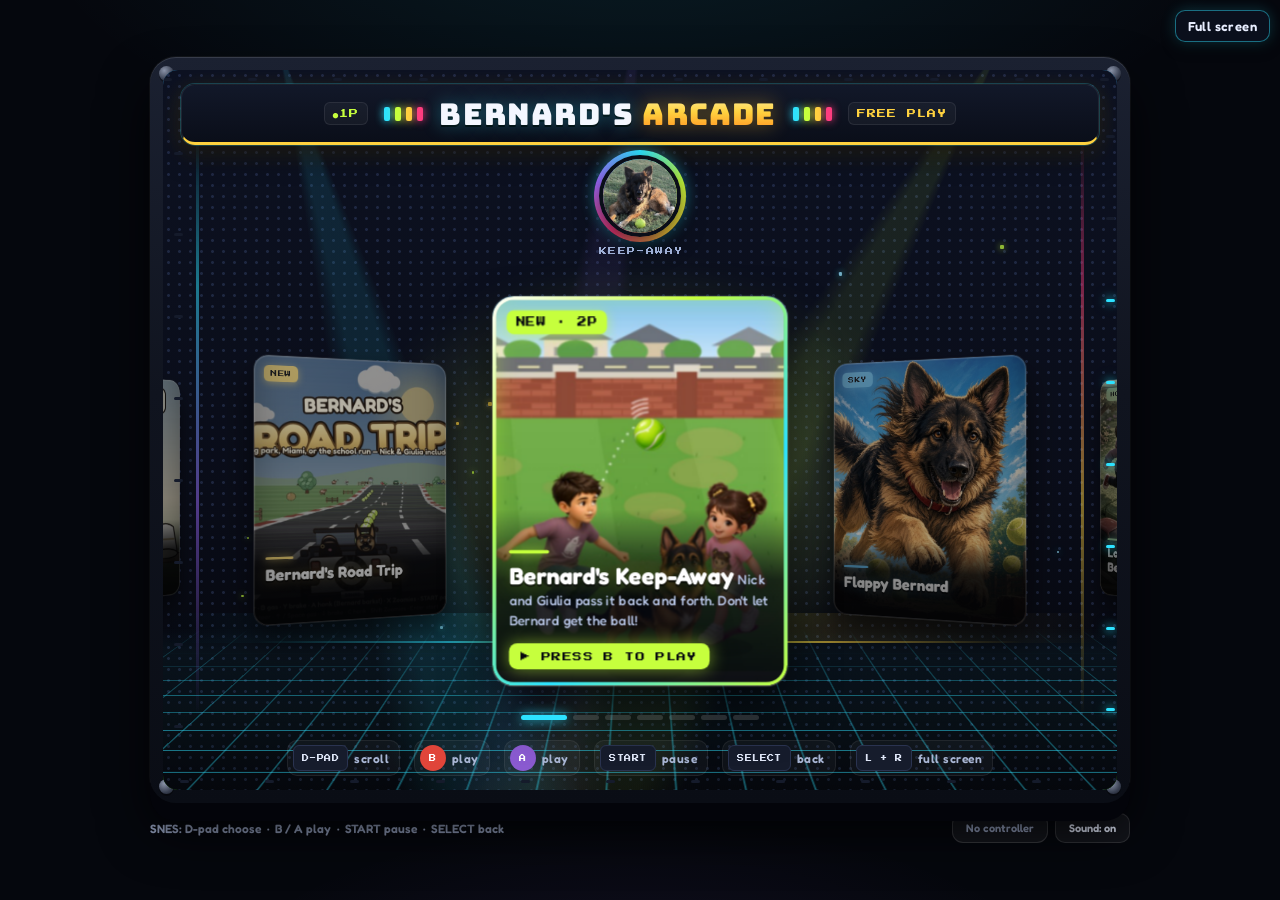
==== index.html @ a505dbca "Road Trip: construction zone with a bridge jump, rain after the fork, more cars - Texas road work: a" ====
<!DOCTYPE html>
<html lang="en">
<head>
<meta charset="utf-8">
<meta name="viewport" content="width=device-width, initial-scale=1, maximum-scale=1, user-scalable=no, viewport-fit=cover">
<meta name="apple-mobile-web-app-capable" content="yes">
<meta name="mobile-web-app-capable" content="yes">
<meta name="apple-mobile-web-app-status-bar-style" content="black-translucent">
<title>Bernard's Arcade</title>
<link rel="preconnect" href="https://fonts.googleapis.com">
<link rel="preconnect" href="https://fonts.gstatic.com" crossorigin>
<link href="https://fonts.googleapis.com/css2?family=Fredoka:wght@400;500;600;700&display=swap" rel="stylesheet">
<link href="https://fonts.googleapis.com/css2?family=Bungee&family=Press+Start+2P&display=swap" rel="stylesheet">
<link rel="stylesheet" href="https://fonts.googleapis.com/css2?family=Fredoka:wght@500;600;700&display=swap">
<link rel="stylesheet" href="styles.css">
<style>
  /* Bernard's Road Trip — single committed look: dark dashboard frame around a bright pseudo-3D road */
  :root { --bg: #140f17; --frame: #2a2130; --gold: #f2c14e; --cream: #fff4d6; --ink: #2b1a10; color-scheme: dark; }
  html, body { height: 100%; }
  body { margin: 0; background: var(--bg); color: var(--cream); font-family: Fredoka, "Segoe UI", system-ui, sans-serif; overflow: hidden; }
  #brt-root { position: fixed; inset: 0; display: flex; align-items: center; justify-content: center; box-sizing: border-box;
    padding: calc(env(safe-area-inset-top, 0px) + 8px) 16px calc(env(safe-area-inset-bottom, 0px) + 8px); }
  #brt-stage { position: relative; aspect-ratio: 16 / 9; width: min(100%, calc((100dvh - 12px) * 16 / 9)); max-width: 100%; max-height: 100%;
    background: #000; border-radius: 14px; box-shadow: 0 0 0 6px var(--frame), 0 24px 60px rgba(0,0,0,.6); overflow: hidden; }
  #brt-canvas { display: block; width: 100% !important; height: 100% !important; max-width: 100% !important; max-height: 100% !important;
    position: relative !important; left: auto !important; top: auto !important; transform: none !important; aspect-ratio: auto !important; object-fit: fill; }
  #brt-touch { position: absolute; inset: 0; pointer-events: none; display: none; }
  #brt-touch.on { display: block; }
  .rb { position: absolute; pointer-events: auto; width: 64px; height: 64px; border-radius: 50%; border: 3px solid rgba(255,244,214,.7);
    background: rgba(43,26,16,.45); color: var(--cream); font: 700 14px Fredoka, system-ui, sans-serif; display: flex; align-items: center; justify-content: center;
    user-select: none; -webkit-user-select: none; touch-action: none; }
  .rb:active, .rb.held { background: rgba(242,193,78,.75); color: var(--ink); }
  #r-left { left: 18px; bottom: 22px; } #r-right { left: 96px; bottom: 22px; }
  #r-gas { right: 18px; bottom: 30px; width: 78px; height: 78px; } #r-brake { right: 108px; bottom: 18px; } #r-horn { right: 70px; bottom: 116px; } #r-boost { right: 150px; bottom: 96px; width: 56px; height: 56px; font-size: 12px; }
  #r-start { left: 50%; transform: translateX(-50%); bottom: 14px; width: 84px; height: 36px; border-radius: 18px; font-size: 13px; }
  /* Stay off the picker until this cabinet is opened. */
  #brt-root:not(.on){display:none !important}
  #brt-root.on{z-index:30;background:#140f17}
  /* Bernard's Keep-Away: same full-window stage as Road Trip */
  #ka-root { position: fixed; inset: 0; display: flex; align-items: center; justify-content: center; background: #0b0f1c; }
  #ka-root:not(.on){display:none !important}
  #ka-root.on{z-index:30}
  #ka-stage { position: relative; aspect-ratio: 16 / 9; max-width: 100%; max-height: 100%; border-radius: 14px; overflow: hidden; box-shadow: 0 0 0 6px #1b2131, 0 24px 60px rgba(0,0,0,.6); background:#000; }
  #ka-canvas { display: block; width: 100% !important; height: 100% !important; position: relative !important; left: auto !important; top: auto !important; transform: none !important; touch-action: none; }
</style>
</head>
<body>
<button type="button" id="fsBtn" class="fs-btn" aria-pressed="false">Full screen</button>
<div id="shell">
  <header>
    <div class="mark">
      <div class="eyebrow">Ballies with</div>
      <div class="word">BERNARD<span class="pip"></span></div>
    </div>
  </header>

  <div id="frame">
    <span class="stud" style="left:9px;top:9px"></span>
    <span class="stud" style="right:9px;top:9px"></span>
    <span class="stud" style="left:9px;bottom:9px"></span>
    <span class="stud" style="right:9px;bottom:9px"></span>
    <div id="stage">
      <div class="chase" id="chase" aria-hidden="true"></div>
      <canvas id="cv" width="900" height="680" aria-label="Bernard's Arcade"></canvas>

      <div class="overlay on" id="home">
        <div class="scrim">
          <div class="spill" id="homeSpill"></div>
          <div class="motes" id="homeMotes"></div>
        </div>
        <div class="panel">
          <div class="marquee">
            <span class="bulbs"><i></i><i></i><i></i><i class="bad"></i></span>
            <span class="t">BERNARD'S <span>ARCADE</span></span>
            <span class="bulbs"><i></i><i class="bad"></i><i></i><i></i></span>
          </div>
          <div class="lobby">
            <figure class="star">
              <img id="starPic" src="/art/bernard-portrait.jpg" alt="Bernard" width="112" height="112" data-which="flap">
              <figcaption id="starCap">The proprietor</figcaption>
            </figure>
            <div class="carousel" id="carousel">
              <div class="car-track" id="carTrack">
                <button class="pick cab" id="pickKeep" type="button">
                  <span class="badge">NEW &middot; 2P</span><span class="best" id="bestKeep"></span>
                  <span class="ribbon" aria-hidden="true">NEW HIGH SCORE!</span>
                  <span class="thumb"></span>
                  <span class="cab-bezel"></span>
                  <span class="cap">
                    <span class="nm">Bernard's Keep-Away</span>
                    <span class="sub">Nick and Giulia pass it back and forth. Don't let Bernard get the ball!</span>
                  </span>
                </button>
                <button class="pick cab" id="pickFlap" type="button">
                  <span class="badge">SKY</span><span class="best" id="bestFlap"></span>
                  <span class="ribbon" aria-hidden="true">NEW HIGH SCORE!</span>
                  <span class="thumb"></span>
                  <span class="cab-bezel"></span>
                  <span class="cap">
                    <span class="nm">Flappy Bernard</span>
                    <span class="sub">He found the sky. Flap through the gaps.</span>
                  </span>
                </button>
                <button class="pick cab" id="pickHop" type="button">
                  <span class="badge">HOP</span><span class="best" id="bestHop"></span>
                  <span class="ribbon" aria-hidden="true">NEW HIGH SCORE!</span>
                  <span class="thumb"></span>
                  <span class="cab-bezel"></span>
                  <span class="cap">
                    <span class="nm">Lane Hoppers with Bernard</span>
                    <span class="sub">Nick or Giulia hop the lanes. Bernard ferries the creeks.</span>
                  </span>
                </button>
                <button class="pick cab" id="pickAir" type="button">
                  <span class="badge">AIR</span><span class="best" id="bestAir"></span>
                  <span class="ribbon" aria-hidden="true">NEW HIGH SCORE!</span>
                  <span class="thumb"></span>
                  <span class="cab-bezel"></span>
                  <span class="cap">
                    <span class="nm">Flying with Bernard</span>
                    <span class="sub">Goggles on. Rescue Nick and Giulia from the mothership.</span>
                  </span>
                </button>
                <button class="pick cab" id="pickMemo" type="button">
                  <span class="badge">PAD</span><span class="best" id="bestMemo"></span>
                  <span class="ribbon" aria-hidden="true">NEW HIGH SCORE!</span>
                  <span class="thumb"></span>
                  <span class="cab-bezel"></span>
                  <span class="cap">
                    <span class="nm">Bernard Says</span>
                    <span class="sub">He lights the pad. Repeat it back. The yard gets louder every round.</span>
                  </span>
                </button>
                <button class="pick cab" id="pickCups" type="button">
                  <span class="badge">NEW</span><span class="best" id="bestCups"></span>
                  <span class="ribbon" aria-hidden="true">NEW HIGH SCORE!</span>
                  <span class="thumb"></span>
                  <span class="cab-bezel"></span>
                  <span class="cap">
                    <span class="nm">Bernard Hides the Ball</span>
                    <span class="sub">Bernard hides the balls. Find the one he names.</span>
                  </span>
                </button>
                <button class="pick cab" id="pickBrt" type="button">
                  <span class="badge">NEW</span><span class="best" id="bestBrt"></span>
                  <span class="ribbon" aria-hidden="true">NEW HIGH SCORE!</span>
                  <span class="thumb"></span>
                  <span class="cab-bezel"></span>
                  <span class="cap">
                    <span class="nm">Bernard's Road Trip</span>
                    <span class="sub">Tita drives. Bernard rides. Dog park, Miami, or the school run.</span>
                  </span>
                </button>
              </div>
            </div>
            <div class="car-dots" id="carDots" role="tablist" aria-label="Games"></div>
          </div>
          <div class="parked-wrap" hidden>
            <button class="pick parked" id="pickTita" tabindex="-1" aria-hidden="true"><span class="best" id="bestTita"></span><span class="thumb"></span></button>
            <button class="pick parked" id="pickBallies" tabindex="-1" aria-hidden="true"><span class="best" id="bestBallies"></span><span class="thumb"></span></button>
            <button class="pick parked" id="pickPaddle" tabindex="-1" aria-hidden="true"><span class="best" id="bestPaddle"></span><span class="thumb"></span></button>
          </div>
          <div class="snesbar" aria-label="SNES controller">
            <span><span class="k dpad">D-PAD</span> scroll</span>
            <span><span class="k b">B</span> play</span>
            <span><span class="k a">A</span> play</span>
            <span><span class="k start">START</span> pause</span>
            <span><span class="k sel">SELECT</span> back</span>
            <span><span class="k lr">L + R</span> full screen</span>
          </div>
          <div class="phonebar">Swipe the cabinets · tap the center one to play</div>
        </div>
      </div>

      <div class="overlay" id="hopmenu">
        <div class="shot" role="img" aria-label="Nick, Giulia and Bernard hopping the park lanes"></div>
        <div class="scrim"></div>
        <div class="hop-hero" aria-hidden="true">
          <img id="hopHeroDog" src="/art/spr-hop-bernard.png" alt="">
          <img id="hopHero" src="/art/spr-hop-giulia.png" alt="Giulia" data-who="giulia">
        </div>
        <button class="backBtn" id="hopBack">&larr; Games</button>
        <div class="panel">
          <div class="menubar">
            <div class="kicker">Bernard never races you</div>
            <div class="tagline">Hop the streets, yards and creeks. Cars and sprinklers send you back with a boop. When Bernard glows, press A or B and he ferries you across the water.</div>
            <div class="chooser">
              <button class="who chosen" id="hopGiulia"><img class="who-pic" src="/art/spr-hop-giulia.png" alt="">Giulia</button>
              <button class="who" id="hopNic"><img class="who-pic" src="/art/spr-hop-nic.png" alt="">Nick</button>
            </div>
            <button class="play" id="hopStartBtn">Hop along</button>
            <div class="hint">D-pad hops &middot; A / B rides Bernard &middot; bones and balls are extra points</div>
          </div>
        </div>
      </div>

      <div class="overlay" id="memomenu">
        <div class="shot" role="img" aria-label="Bernard beside a big SNES controller"></div>
        <div class="scrim"></div>
        <button class="backBtn" id="memoBack">&larr; Games</button>
        <div class="panel">
          <div class="menubar">
            <div class="kicker">Simon, but the dog is in charge</div>
            <div class="tagline">Bernard lights up buttons on the SNES pad. Press the same ones back. Each round adds one more. Every fifth round the pad shakes, and beating your best sets the stage off.</div>
            <button class="play" id="memoStartBtn">Play</button>
            <div class="hint">D-pad and A, B, X, Y on the pad &middot; arrows and the A, B, X, Y keys on a keyboard &middot; or tap the buttons on the screen. One wrong press and the round is over.</div>
          </div>
        </div>
      </div>

      <div class="overlay" id="cupsmenu">
        <div class="shot" role="img" aria-label="Bernard hiding colored balls under cups"></div>
        <div class="scrim"></div>
        <button class="backBtn" id="cupsBack">&larr; Games</button>
        <div class="panel">
          <div class="menubar">
            <div class="kicker">Watch the cups</div>
            <div class="tagline">Bernard drops his red, green and gold balls into the cups, then shuffles them. He names one ball. Pick the cup it hid in. The shuffles get faster every round.</div>
            <button class="play" id="cupsStartBtn">Find it!</button>
            <div class="hint">Left and right choose a cup &middot; A, B or a tap lifts it &middot; three misses and he keeps the ball</div>
          </div>
        </div>
      </div>

      <div class="overlay" id="catchmenu">
        <div class="shot" role="img" aria-label="Bernard leaping for a gold ball"></div>
        <div class="scrim"></div>
        <button class="backBtn" id="catchBack">&larr; Games</button>
        <div class="panel">
          <div class="menubar">
            <div class="kicker">Three lives. Don't eat the mud.</div>
            <div class="tagline">Red, green and gold balls fall out of the sky. Run Bernard under them and jump for the high ones. Sprinklers knock the balls sideways. Bees sting. Mud breaks the streak.</div>
            <button class="play" id="catchStartBtn">Catch!</button>
            <div class="hint">D-pad runs &middot; A, B or Up jumps &middot; on a phone, drag him and tap the sky</div>
          </div>
        </div>
      </div>

      <div class="overlay" id="airmenu">
        <div class="shot" role="img" aria-label="Bernard in goggles flying a plane"></div>
        <div class="scrim"></div>
        <button class="backBtn" id="airBack">&larr; Games</button>
        <div class="panel">
          <div class="menubar">
            <div class="kicker">Aliens took Nick and Giulia</div>
            <div class="tagline">Pick your plane, then press Rescue, A, or Start. Shoot UFOs, dodge their plasma, grab a missile. Storms still flash. Break the mothership shield and save his cousins.</div>
            <div class="chooser">
              <button class="who chosen" id="airBiplane">Biplane</button>
              <button class="who" id="airJet">Firefighter Jet</button>
            </div>
            <button class="play" id="airStartBtn">Rescue them</button>
            <div class="hint">D-pad chooses the plane &middot; A / B / Start takes off &middot; special weapons last until you get hit</div>
          </div>
        </div>
      </div>

      <div class="overlay" id="airstory">
        <div class="storyshot" id="storyShot"></div>
        <div class="scrim storyscrim"></div>
        <div class="panel storypanel">
          <div class="storycap">
            <div class="storydots" id="storyDots"></div>
            <div class="kicker" id="storyKicker">The rescue</div>
            <p id="storyLine"></p>
            <button class="play" id="storyNext">Next</button>
          </div>
        </div>
      </div>

      <div class="overlay" id="pause">
        <div class="scrim"></div>
        <div class="panel">
          <div class="pausecard">
            <h2>Paused</h2>
            <button class="who chosen" id="pauseResume">Resume</button>
            <button class="who" id="pauseSound">Sound: on</button>
            <button class="who" id="pauseQuit">Quit to Arcade</button>
            <div class="pausehint">START resumes &middot; SELECT quits to the arcade</div>
          </div>
        </div>
      </div>
      <button id="pauseBtn" aria-label="Pause">&#10074;&#10074;</button>
      <div id="hudpad" aria-hidden="true">
        <div class="stick" id="stick" role="application" aria-label="Move">
          <span class="knob" id="knob"></span>
        </div>
        <div class="btns">
          <button type="button" id="hudFire">FIRE</button>
        </div>
      </div>

      <div class="overlay" id="paddlemenu">
        <div class="shot" role="img" aria-label="Paddleboarding out on the water with Bernard"></div>
        <div class="scrim"></div>
        <button class="backBtn" id="padBack">&larr; Games</button>
        <div class="panel">
          <div class="menubar">
            <div class="kicker">He is a terrible passenger</div>
            <div class="tagline">Paddle out to the boat and collect balls for Bernard along the way. Hit a shark, the kelp or a jellyfish and he goes in the drink &mdash; you'll have to drift back and get him.</div>
            <div class="chooser">
              <button class="who chosen" id="padGiulia">Giulia</button>
              <button class="who" id="padNic">Nick</button>
            </div>
            <button class="play" id="padStartBtn">Play</button>
            <div class="hint">Press to paddle &middot; up/down to steer &middot; hold left to drift back for Bernard.</div>
          </div>
        </div>
      </div>

      <div class="overlay" id="flapmenu">
        <div class="shot" role="img" aria-label="Bernard flying over the brick fence"></div>
        <div class="scrim"></div>
        <button class="backBtn" id="flapBack">&larr; Games</button>
        <div class="panel">
          <div class="menubar">
            <div class="kicker">Nobody told him he can't</div>
            <div class="tagline">Tap to flap. Thread the gaps in the brick and grab the balls floating in them. No finish line &mdash; just beat your own best.</div>
            <button class="play" id="flapStartBtn">Play</button>
            <div class="hint">One button, that's it. Gates are worth 10, balls are worth 25 &mdash; and the gaps keep tightening.</div>
          </div>
        </div>
      </div>

      <div class="overlay" id="titamenu">
        <div class="shot" role="img" aria-label="The living room, with Tita coming off the stairs"></div>
        <div class="scrim"></div>
        <button class="backBtn" id="titaBack">&larr; Games</button>
        <div class="panel">
          <div class="menubar">
            <div class="kicker">She hears everything</div>
            <div class="tagline">Grab the toys before Bernard does and stash them in the bin. Bank <b id="titaGoal">500</b> to save the toy box.</div>
            <button class="play" id="titaStartBtn">Play</button>
            <div class="hint">Don't let him chew your Crocs &mdash; three and it's over. And <span class="warn">stay off the stairs</span> or Tita comes down.</div>
          </div>
        </div>
      </div>

      <div class="overlay" id="menu">
        <div class="shot" role="img" aria-label="Bernard lying in the grass beside his green ball"></div>
        <div class="scrim"></div>
        <button class="backBtn" id="menuBack">&larr; Games</button>
        <div class="panel">
          <div class="menubar">
            <div class="kicker">He has never once given it back</div>
            <div class="tagline">Scoop up his balls, get clear, throw them back to Giulia. Bank <b id="goalNum">600</b> to beat him.</div>
            <button class="play" id="startBtn">Play</button>
            <div class="hint">D-pad runs &middot; hold A or B to wind up, let go in the green to throw &middot; <span class="warn">watch out for Laura</span> by the house.</div>
            <div class="strategy" aria-label="Strategy">
              <div class="strategy-h">Strategy</div>
              <ul>
                <li><b>Fill your arms.</b> Three balls thrown together pay +40, and a PERFECT release doubles every ball.</li>
                <li><b>Chase gold.</b> A gold ball is 75, a green 30, a red only 10. Sprint for the glowing one.</li>
                <li><b>Get clear first.</b> He steals from your arms up close. Wait for the ring to turn green, then wind up.</li>
                <li><b>Throw from far out.</b> Bank from beyond the fire pit for a long-ball bonus on every ball.</li>
                <li><b>Grab the bone.</b> He drops everything to chew it &mdash; that's your free volley.</li>
                <li><b>Save one for last call.</b> The final 15 seconds bank double.</li>
              </ul>
            </div>
          </div>
        </div>
      </div>

      <div class="overlay" id="gameover">
        <div class="shot" id="overShot" role="img" aria-label="End of round"></div>
        <div class="scrim"></div>
        <div class="panel">
          <div class="card">
            <h2 id="overTitle">Time!</h2>
            <p id="finalLine"></p>
            <button class="play" id="againBtn">Play again</button>
            <div><button class="homeBtn" id="overHome">&larr; Back to games</button></div>
          </div>
        </div>
      </div>
    </div>
  </div>

          
  <footer>
    <span class="snesfoot">SNES: D-pad choose &nbsp;&middot;&nbsp; B / A play &nbsp;&middot;&nbsp; START pause &nbsp;&middot;&nbsp; SELECT back</span>
    <span class="btns">
      <span id="padChip">No controller</span>
      <button class="icon-btn" id="soundBtn" aria-pressed="true">Sound: on</button>
    </span>
  </footer>
</div>

<div id="ka-root">
  <div id="ka-stage">
    <canvas id="ka-canvas" width="960" height="540" aria-label="Bernard's Keep-Away game"></canvas>
  </div>
</div>

<div id="brt-root">
  <div id="brt-stage">
    <canvas id="brt-canvas" width="960" height="540" aria-label="Bernard's Road Trip game"></canvas>
    <div id="brt-touch">
      <div class="rb" id="r-left" data-k="left">◀</div>
      <div class="rb" id="r-right" data-k="right">▶</div>
      <div class="rb" id="r-gas" data-k="gas">GAS</div>
      <div class="rb" id="r-brake" data-k="brake">BRAKE</div>
      <div class="rb" id="r-horn" data-k="horn">HONK</div>
      <div class="rb" id="r-boost" data-k="boost">ZOOM</div>
      <div class="rb" id="r-start" data-k="start">START</div>
    </div>
  </div>
</div>

<script>window.BRT_NO_AUTOSTART=true;</script>
<script src="arcade.js"></script>
<script src="keepaway.js"></script>
<script>
/* =====================================================================
   BERNARD'S ROAD TRIP — an OutRun-style pseudo-3D driving game
   ---------------------------------------------------------------------
   Tita drives the white Jeep, Bernard rides shotgun. Three stages from
   Little Elm to the Dallas dog park before the sun goes down.
   Everything is drawn with Canvas 2D (no image files); sounds via Web Audio.

   QUICK EDIT GUIDE
     • Track layout ......... buildTrack()  (search "TRACK SCRIPT")
     • Speeds / timing ...... TUNE object
     • Fork feel ............ MERGE_LEN (how long the chosen branch takes to ease back to centre)
     • Car flips ............ crash handling in updatePlaying(), drawCar() for the wreck look
     • Lake Lewisville ...... buildLake() lays the water, decorateLake() places buoys/ramps/skis, drawBoat() is the boat
     • Controller mapping ... DEFAULT_PAD (SNES buttons)
     • Arcade hookup ........ window.BRT = { start, stop, onQuit }
   ===================================================================== */
(() => {
'use strict';
const W = 960, H = 540;
const RS = Math.max(1, Math.min(2, window.devicePixelRatio || 1));
const TAU = Math.PI * 2;
const clamp = (v, a, b) => v < a ? a : v > b ? b : v;
const lerp = (a, b, t) => a + (b - a) * t;
const rnd = (a, b) => a + Math.random() * (b - a);
const pick = arr => arr[Math.floor(Math.random() * arr.length)];
const hash = (x, y) => { let h = (x * 374761393 + y * 668265263) | 0; h = ((h ^ (h >>> 13)) * 1274126177) | 0; return ((h ^ (h >>> 16)) >>> 0) / 4294967296; };

const TUNE = {
  segLen: 200, rumble: 3, lanes: 3, roadW: 2000, camH: 1150, drawDist: 280, fov: 100, fog: 2.4,
  maxSpeed: 9000,      // road units per second at full throttle
  boostMul: 1.35,      // Zoomies speed multiplier
  startTime: 115, checkpointTime: 90,
  trafficSpeed: [0.28, 0.6]  // NPC car speed as a fraction of maxSpeed
};
const camDepth = 1 / Math.tan((TUNE.fov / 2) * Math.PI / 180);
const playerZ = TUNE.camH * camDepth;

const C = {
  tan: '#C98A3E', tanD: '#A66A22', tanL: '#E8B466', black: '#262222', white: '#F8F3E8', out: '#2B1A0F', pink: '#E39B9B', nose: '#17110F', eye: '#1C120D', tongue: '#E96A7A',
  gold: '#F6C650', goldD: '#D2951E', goldL: '#FFE89A', cream: '#FFF4D6', ink: '#2B1A10',
  ballG: '#C6FF1A', ballR: '#FF3B3B'
};
// Per-stage palettes. Texas: [country, lake, city-sunset]
const TX_STAGES = [
  { name: 'LITTLE ELM BACKROADS', skyTop: '#3F86D8', skyMid: '#7FB7EC', skyHor: '#CBE8FF', grassL: '#7CC255', grassD: '#6DB548', rumbleL: '#F4F4F4', rumbleD: '#D9453B', roadL: '#50505A', roadD: '#484852', lane: '#F4F4F4', fog: '#CBE8FF' },
  { name: 'LAKE LEWISVILLE BRIDGE', skyTop: '#3F8FE0', skyMid: '#8CC6F2', skyHor: '#E3F4FF', grassL: '#3F94DE', grassD: '#388AD4', rumbleL: '#D7D7D7', rumbleD: '#9A9AA0', roadL: '#52525C', roadD: '#4A4A54', lane: '#F4F4F4', fog: '#D6ECFF' },
  { name: 'DALLAS AT SUNSET', skyTop: '#2E2460', skyMid: '#C9486F', skyHor: '#FFB44A', grassL: '#50505A', grassD: '#484852', rumbleL: '#F2C94C', rumbleD: '#2B2B30', roadL: '#3E3E48', roadD: '#373741', lane: '#F2E9B0', fog: '#F3A86A' }
];
// Miami: [beach road, causeway, downtown at night]
const MIA_STAGES = [
  { name: 'OCEAN DRIVE', skyTop: '#1C7FE0', skyMid: '#6CC7F5', skyHor: '#EAF8FF', grassL: '#F0DDAA', grassD: '#E6D29B', rumbleL: '#F8F8F8', rumbleD: '#FF7FB1', roadL: '#56565F', roadD: '#4E4E57', lane: '#F8F8F8', fog: '#EAF8FF' },
  { name: 'MACARTHUR CAUSEWAY', skyTop: '#2A8FE6', skyMid: '#86CDF4', skyHor: '#E6F7FF', grassL: '#33B9CF', grassD: '#2CAEC4', rumbleL: '#DADADA', rumbleD: '#9A9AA0', roadL: '#52525C', roadD: '#4A4A54', lane: '#F4F4F4', fog: '#D9F3FA' },
  { name: 'DOWNTOWN MIAMI NIGHTS', skyTop: '#0B1033', skyMid: '#4B2A7E', skyHor: '#FF6AA8', grassL: '#2E2E3C', grassD: '#292936', rumbleL: '#FF5FD2', rumbleD: '#2B2B30', roadL: '#3A3A46', roadD: '#33333F', lane: '#FFE6F7', fog: '#C24C92' }
];
// Story mode: the School Run around Little Elm
const STORY_STAGES = [
  { name: 'TO OAK POINT ELEMENTARY', skyTop: '#3F86D8', skyMid: '#7FB7EC', skyHor: '#CBE8FF', grassL: '#7CC255', grassD: '#6DB548', rumbleL: '#E6E1D6', rumbleD: '#C9C4B8', roadL: '#8E8E94', roadD: '#86868C', lane: '#F8F8F8', fog: '#CBE8FF' },
  { name: 'TO TINMAN SOCIAL', skyTop: '#4A8FD8', skyMid: '#9CC8EE', skyHor: '#F3E6C8', grassL: '#86C45C', grassD: '#76B64E', rumbleL: '#E6E1D6', rumbleD: '#C9C4B8', roadL: '#8A8A90', roadD: '#828288', lane: '#F8F8F8', fog: '#EFE3C8' },
  { name: 'HOME', skyTop: '#2E2460', skyMid: '#C9486F', skyHor: '#FFB44A', grassL: '#4F8A42', grassD: '#487F3C', rumbleL: '#D9CFB8', rumbleD: '#8E877A', roadL: '#6E6A6A', roadD: '#656161', lane: '#F2E9B0', fog: '#F3A86A' }
];
const ROUTES = [
  { id: 0, name: 'Little Elm, Texas', stages: TX_STAGES, shop: 'Black Sheep Coffee', shopStyle: 'sheep', park: 'oak', welcome: ['WELCOME TO', 'LITTLE ELM'], blurb: 'Longhorns, windmills, the lake bridge, Dallas at sunset' },
  { id: 1, name: 'Miami, Florida', stages: MIA_STAGES, shop: 'CAO Coffee', shopStyle: 'cao', park: 'palm', welcome: ['BIENVENIDOS A', 'MIAMI'], blurb: 'Ocean Drive, the causeway, downtown neon at night' },
  { id: 2, name: 'Story: The School Run', stages: STORY_STAGES, shop: 'Black Sheep Coffee', shopStyle: 'sheep', park: 'oak', welcome: ['WELCOME TO', 'LITTLE ELM'], blurb: 'Pick up Nick & Giulia, Slush Rush at Tinman Social, maybe a boat ride on the lake', story: true, time: 195, cpTime: 165 }
];
let route = ROUTES[0], STAGES = route.stages;
try { const r = +localStorage.getItem('brt_route'); if (r === 1 || r === 2) { route = ROUTES[r]; STAGES = route.stages; } } catch (e) { }

// ---------- Canvas ----------
const canvas = document.getElementById('brt-canvas');
canvas.width = W * RS; canvas.height = H * RS;
const ctx = canvas.getContext('2d');
ctx.setTransform(RS, 0, 0, RS, 0, 0);
function fitStage() {
  const stage = document.getElementById('brt-stage');
  if (!stage) return;
  const vw = document.documentElement.clientWidth || window.innerWidth;
  const vh = document.documentElement.clientHeight || window.innerHeight;
  const maxW = Math.max(280, vw - 8), maxH = Math.max(160, vh - 8);
  let w = maxW, h = w * 9 / 16;
  if (h > maxH) { h = maxH; w = h * 16 / 9; }
  stage.style.width = Math.floor(w) + 'px';
  stage.style.height = Math.floor(h) + 'px';
}
fitStage();
window.addEventListener('resize', fitStage);

// ---------- Drawing helpers ----------
function rr(g, x, y, w, h, r) { r = Math.min(r, w / 2, h / 2); g.beginPath(); g.moveTo(x + r, y); g.arcTo(x + w, y, x + w, y + h, r); g.arcTo(x + w, y + h, x, y + h, r); g.arcTo(x, y + h, x, y, r); g.arcTo(x, y, x + w, y, r); g.closePath(); }
function ell(g, x, y, rx, ry, rot = 0) { g.beginPath(); g.ellipse(x, y, rx, ry, rot, 0, TAU); }
function fs(g, fill, stroke, lw = 2) { if (fill) { g.fillStyle = fill; g.fill(); } if (stroke) { g.strokeStyle = stroke; g.lineWidth = lw; g.stroke(); } }
function font(size, weight = 700) { return `${weight} ${size}px Fredoka, "Segoe UI", system-ui, sans-serif`; }
function textO(g, str, x, y, size, fill, stroke, align = 'center', lw = Math.max(3, size / 7), weight = 700) {
  g.font = font(size, weight); g.textAlign = align; g.textBaseline = 'middle'; g.lineJoin = 'round';
  if (stroke) { g.strokeStyle = stroke; g.lineWidth = lw; g.strokeText(str, x, y); }
  g.fillStyle = fill; g.fillText(str, x, y);
}
function poly(g, x1, y1, x2, y2, x3, y3, x4, y4, color) { g.fillStyle = color; g.beginPath(); g.moveTo(x1, y1); g.lineTo(x2, y2); g.lineTo(x3, y3); g.lineTo(x4, y4); g.closePath(); g.fill(); }
function toRGB(c) { if (c[0] === '#') { const p = parseInt(c.slice(1), 16); return [p >> 16, (p >> 8) & 255, p & 255]; } return c.match(/\d+/g).slice(0, 3).map(Number); }
function mixCol(a, b, t) { const pa = toRGB(a), pb = toRGB(b); return `rgb(${Math.round(lerp(pa[0], pb[0], t))},${Math.round(lerp(pa[1], pb[1], t))},${Math.round(lerp(pa[2], pb[2], t))})`; }
function mixHex(a, b, t) { const pa = parseInt(a.slice(1), 16), pb = parseInt(b.slice(1), 16); const r = Math.round(lerp(pa >> 16, pb >> 16, t)), g = Math.round(lerp((pa >> 8) & 255, (pb >> 8) & 255, t)), bl = Math.round(lerp(pa & 255, pb & 255, t)); return `rgb(${r},${g},${bl})`; }

// ---------- Sprite cache (world-sized sprites) ----------
const cache = new Map();
function sprite(key, w, h, ww, draw) { // w,h = design px; ww = world width (road is 2000 wide)
  let s = cache.get(key);
  if (!s) {
    const c = document.createElement('canvas'); c.width = Math.ceil(w * RS); c.height = Math.ceil(h * RS);
    const g = c.getContext('2d'); g.scale(RS, RS); g.lineJoin = 'round'; g.lineCap = 'round';
    draw(g); s = { c, w, h, ww }; cache.set(key, s);
  }
  return s;
}
function drawCar(car, scale, sx, sy, clipY) {
  if (!car.wreck) { drawSprite(car.s, scale, sx, sy, -0.5, -1, clipY); return; }
  const s = car.s, destW = s.ww * scale * (W / 2), destH = destW * s.h / s.w; if (destW < 0.5) return;
  const w = car.wreck, T = 0.8, p = clamp(w.t / T, 0, 1), e = 1 - (1 - p) * (1 - p);
  const hop = Math.sin(p * Math.PI) * destH * 1.1, ang = w.dir * (Math.PI * e + 0.18 * p); // roll over sideways, land on the roof, slightly tilted
  ctx.save();
  if (clipY && clipY < H) { ctx.beginPath(); ctx.rect(0, 0, W, clipY); ctx.clip(); }
  ell(ctx, sx, sy - destH * 0.04, destW * 0.45, destH * 0.08); fs(ctx, `rgba(0,0,0,${0.28 * (1 - hop / (destH * 1.1) * 0.7)})`, null); // ground shadow
  ctx.translate(sx, sy - destH / 2 - hop); ctx.rotate(ang);
  ctx.drawImage(s.c, -destW / 2, -destH / 2, destW, destH);
  // damage: dents, scrapes and a cracked windshield (boats just get wet)
  const u = destW / 160; if (w.water) { ctx.restore(); if (p < 1 && frame % 2 === 0) particles.push({ x: sx + rnd(-destW * 0.4, destW * 0.4), y: sy, vx: rnd(-1, 1), vy: -rnd(0.5, 2), life: 20, max: 20, r: clamp(destW * 0.04, 1, 8), color: 'rgba(240,250,255,.8)', type: 'drop' }); return; } ctx.lineCap = 'round';
  for (const [dx, dy, r] of [[-0.3, -0.05, 0.11], [0.22, 0.12, 0.09], [0.05, -0.3, 0.07]]) { ell(ctx, dx * destW, dy * destH, r * destW, r * destW * 0.7); fs(ctx, 'rgba(45,42,48,.5)', null); }
  ctx.strokeStyle = 'rgba(30,28,32,.6)'; ctx.lineWidth = Math.max(1, 2 * u);
  for (const [x1, y1, x2, y2] of [[-0.42, 0.1, -0.2, 0.25], [0.1, -0.2, 0.3, -0.05], [-0.1, 0.3, 0.15, 0.32]]) { ctx.beginPath(); ctx.moveTo(x1 * destW, y1 * destH); ctx.lineTo(x2 * destW, y2 * destH); ctx.stroke(); }
  ctx.strokeStyle = 'rgba(255,255,255,.75)'; ctx.lineWidth = Math.max(1, 1.5 * u); ctx.beginPath(); for (let i = 0; i < 5; i++) { const a = -0.3 + i * 0.5; ctx.moveTo(0, -destH * 0.18); ctx.lineTo(Math.cos(a) * destW * 0.18, -destH * 0.18 + Math.sin(a) * destH * 0.2); } ctx.stroke();
  ctx.restore();
  if (p >= 1 && (frame - w.puff) > 5) { w.puff = frame; const r = clamp(destW * 0.05, 1.5, 14); particles.push({ x: sx + rnd(-destW * 0.2, destW * 0.2), y: sy - destH * 0.9, vx: rnd(-0.3, 0.3), vy: -0.6 - r * 0.08, life: 36, max: 36, r, color: 'rgba(95,92,100,.5)', type: 'dust' }); }
}
// draw a world sprite projected to screen; offX/offY anchor (−1..0), clipY hides below-horizon part behind nearer hills
function drawSprite(s, scale, destX, destY, offX, offY, clipY) {
  const destW = s.ww * scale * (W / 2), destH = destW * s.h / s.w;
  destX += destW * offX; destY += destH * offY;
  const clipH = clipY && destH < H * 0.42 ? Math.max(0, destY + destH - clipY) : 0;
  if (clipH < destH && destW > 0.5) ctx.drawImage(s.c, 0, 0, s.c.width, s.c.height * (1 - clipH / destH), destX, destY, destW, destH - clipH);
}

/* =====================================================================
   BERNARD + TITA IN THE JEEP (rear view) — the player sprite
   ===================================================================== */
function bernardHead(g, x, y, s, earFlap, tongue, dizzy) {
  g.save(); g.translate(x, y); g.scale(s, s);
  // ears (flap value −1..1 swings the tips)
  const ear = (bx, tipX, tipY, flip) => {
    g.beginPath(); g.moveTo(bx - 7, 2); g.quadraticCurveTo(bx - 8 + tipX * 0.3, -14, tipX, tipY); g.quadraticCurveTo(bx + 8 + tipX * 0.3, -12, bx + 7, 2); g.closePath(); fs(g, C.black, C.out, 2.2);
    g.beginPath(); g.moveTo(bx - 3.5, 1); g.quadraticCurveTo(bx - 4 + tipX * 0.3, -10, lerp(bx, tipX, 0.75), lerp(0, tipY, 0.75)); g.quadraticCurveTo(bx + 4 + tipX * 0.3, -9, bx + 3.5, 1); g.closePath(); fs(g, C.tan, null);
    g.beginPath(); g.moveTo(bx - 2.5, 1); g.lineTo(bx + 2.5, 1); g.lineTo(bx, -4); g.closePath(); fs(g, C.pink, null);
  };
  ear(-11, -16 - earFlap * 9, -30 + Math.abs(earFlap) * 6, 0);
  ear(11, 16 + earFlap * 9, -31 + Math.abs(earFlap) * 6, 1);
  // head
  ell(g, 0, 8, 19, 18); fs(g, C.tan, C.out, 2.4);
  g.beginPath(); g.moveTo(-17, 2); g.bezierCurveTo(-12, -12, 12, -12, 17, 2); g.bezierCurveTo(10, -1, -10, -1, -17, 2); g.closePath(); fs(g, '#4A3426', null);
  g.beginPath(); g.moveTo(-12, -1); g.bezierCurveTo(-8, -9, 8, -9, 12, -1); g.bezierCurveTo(8, -3, -8, -3, -12, -1); g.closePath(); fs(g, C.black, null);
  // muzzle (black mask), chin
  ell(g, 0, 15, 11, 9); fs(g, C.black, C.out, 2);
  ell(g, 0, 20, 7, 3.5); fs(g, C.tanL, null);
  ell(g, 0, 10, 4.2, 3.2); fs(g, C.nose, null); ell(g, -1.3, 9, 1.3, 0.8); fs(g, 'rgba(255,255,255,.55)', null);
  // cheeks + eyebrow dots
  ell(g, -11, 9, 5, 4); fs(g, C.tanL, null); ell(g, 11, 9, 5, 4); fs(g, C.tanL, null);
  ell(g, -7, -2.5, 2.2, 1.6); fs(g, C.tan, null); ell(g, 7, -2.5, 2.2, 1.6); fs(g, C.tan, null);
  // eyes
  if (dizzy) { g.strokeStyle = C.eye; g.lineWidth = 2; for (const ex of [-7, 7]) { g.beginPath(); g.moveTo(ex - 3, 1); g.lineTo(ex + 3, 7); g.moveTo(ex + 3, 1); g.lineTo(ex - 3, 7); g.stroke(); } }
  else for (const ex of [-7, 7]) { ell(g, ex, 4, 4, 4.3); fs(g, '#fff', C.out, 1.3); ell(g, ex + 0.5, 4.5, 2.9, 3.1); fs(g, '#6B3F1A', null); ell(g, ex + 0.7, 4.7, 1.9, 2.1); fs(g, C.eye, null); ell(g, ex - 0.8, 3, 1.1, 1.1); fs(g, '#fff', null); }
  // mouth / tongue
  if (tongue) { g.beginPath(); g.moveTo(-5, 19); g.quadraticCurveTo(0, 25, 5, 19); g.closePath(); fs(g, '#7A1F2B', null); ell(g, 0, 24, 3.6, 5); fs(g, C.tongue, C.out, 1.2); g.beginPath(); g.moveTo(0, 21); g.lineTo(0, 27); g.strokeStyle = 'rgba(0,0,0,.2)'; g.lineWidth = 1; g.stroke(); }
  else { g.beginPath(); g.moveTo(-5, 18.5); g.quadraticCurveTo(0, 22, 5, 18.5); g.strokeStyle = C.out; g.lineWidth = 1.6; g.stroke(); }
  g.restore();
}
function drawJeep(g, steer, earFrame, braking, boost, dizzy, hair, kids, empty) {
  // design box 220 x 190, origin top-left. steer: -1 left, 0, 1 right. kids: Nick + Giulia in the back seat
  const sh = steer * 0.07, lean = steer * 4, flap = [-1, 0, 1][earFrame];
  g.save(); g.translate(110, 190); g.transform(1, 0, sh, 1, 0, 0); g.translate(-110, -190);
  // shadow
  ell(g, 110, 182, 96, 10); fs(g, 'rgba(0,0,0,.35)', null);
  // rear tires
  for (const tx of [34, 186]) { rr(g, tx - 24, 112, 48, 70, 12); fs(g, '#1A1A1C', C.out, 2.5); for (let y = 118; y < 178; y += 10) { g.fillStyle = '#34343A'; g.fillRect(tx - 20, y, 40, 4); } rr(g, tx - 24, 112, 48, 10, 6); fs(g, '#2A2A2E', null); }
  // roll cage + windshield frame (farther = higher & narrower)
  rr(g, 46 - lean, 18, 128, 8, 3); fs(g, '#2B2B30', C.out, 2);                    // windshield top
  g.fillStyle = 'rgba(160,210,255,.35)'; g.fillRect(50 - lean, 26, 120, 22);         // glass
  rr(g, 32 - lean * 0.5, 52, 156, 10, 4); fs(g, '#2B2B30', C.out, 2.2);             // roll bar
  g.fillStyle = '#2B2B30'; g.fillRect(34 - lean * 0.5, 56, 8, 18); g.fillRect(178 - lean * 0.5, 56, 8, 18);
  // front seats / headrests
  rr(g, 52 - lean * 0.6, 58, 44, 34, 8); fs(g, '#1F1F24', C.out, 2); rr(g, 124 - lean * 0.6, 58, 44, 34, 8); fs(g, '#1F1F24', C.out, 2);
  if (!empty) titaHead(g, 74 - lean * 0.7, 46);
  // Bernard (passenger) looking back at us
  if (!empty) bernardHead(g, 146 - lean * 0.7, 40 + Math.abs(flap) * 1.5, 1.0, flap * (boost ? 1.4 : 1), boost || earFrame !== 1, dizzy);
  // Nick and Giulia in the back seat, heads above the tailgate: Nick by Tita, Giulia in the middle so Bernard stays visible
  if (kids && !empty) { kidHead(g, 90 - lean * 0.5, 50, 1.28, 'nic'); kidHead(g, 114 - lean * 0.5, 52, 1.22, 'giulia'); }
  // body (white Rubicon-style tailgate)
  rr(g, 28, 72, 164, 84, 10); fs(g, '#F4F4F2', C.out, 2.6);
  g.fillStyle = 'rgba(0,0,0,.06)'; g.fillRect(30, 118, 160, 36);
  // bumper + tow hooks
  rr(g, 20, 142, 180, 22, 6); fs(g, '#3A3A40', C.out, 2.4); rr(g, 52, 150, 16, 10, 3); fs(g, '#C8302A', C.out, 1.5); rr(g, 152, 150, 16, 10, 3); fs(g, '#C8302A', C.out, 1.5);
  // fender flares
  rr(g, 10, 96, 36, 30, 8); fs(g, '#2B2B30', C.out, 2); rr(g, 174, 96, 36, 30, 8); fs(g, '#2B2B30', C.out, 2);
  // tail lights
  for (const lx of [40, 160]) { rr(g, lx - 8, 80, 18, 34, 4); fs(g, braking ? '#FF3A2E' : '#C92A22', C.out, 2); rr(g, lx - 5, 83, 12, 10, 2); fs(g, braking ? '#FFD0C8' : '#F0796F', null); rr(g, lx - 5, 98, 12, 10, 2); fs(g, '#FFB347', null); if (braking) { ell(g, lx + 1, 97, 20, 26); fs(g, 'rgba(255,60,40,.22)', null); } }
  // spare tire with paw-print cover
  ell(g, 110, 106, 34, 34); fs(g, '#1A1A1C', C.out, 2.6); for (let a = 0; a < TAU; a += TAU / 14) { g.beginPath(); g.moveTo(110 + Math.cos(a) * 26, 106 + Math.sin(a) * 26); g.lineTo(110 + Math.cos(a) * 33, 106 + Math.sin(a) * 33); g.strokeStyle = '#34343A'; g.lineWidth = 4; g.stroke(); }
  ell(g, 110, 106, 24, 24); fs(g, '#F4F4F2', C.out, 2);
  ell(g, 110, 112, 7, 5.5); fs(g, C.ink, null); for (const [dx, dy] of [[-8, -3], [-3, -8], [3, -8], [8, -3]]) { ell(g, 110 + dx, 104 + dy, 3, 3.6); fs(g, C.ink, null); }
  // license plate
  rr(g, 86, 140, 48, 16, 3); fs(g, '#FFFFFF', C.out, 1.6); textO(g, 'BRNRD', 110, 148.5, 10, '#2B3A8A', null, 'center', 0);
  // side mirrors
  rr(g, 14, 58, 14, 12, 3); fs(g, '#2B2B30', C.out, 2); rr(g, 192, 58, 14, 12, 3); fs(g, '#2B2B30', C.out, 2);
  if (boost) { for (const fx of [62, 158]) { ell(g, fx, 170, 10, 6); fs(g, 'rgba(255,170,60,.8)', null); ell(g, fx, 176, 6, 10); fs(g, 'rgba(255,230,120,.8)', null); } }
  g.restore();
}
// Tita's head from behind (shared by the Jeep and the boat)
function titaHead(g, x, y) {
  g.save(); g.translate(x, y);
  const HAIR = '#1E1A1A', HAIR_L = '#3A3236';
  ell(g, 0, 14, 20, 20); fs(g, HAIR, C.out, 2.2);
  ell(g, 0, 0, 15, 15); fs(g, '#E6B892', C.out, 2.2);
  g.beginPath(); g.moveTo(-15, 2); g.bezierCurveTo(-14, -16, 14, -16, 15, 2); g.bezierCurveTo(10, -4, -10, -4, -15, 2); g.closePath(); fs(g, HAIR, null);
  g.beginPath(); g.moveTo(-16, 0); g.bezierCurveTo(-18, 10, -12, 22, -7, 32); g.lineTo(7, 32); g.bezierCurveTo(12, 22, 18, 10, 16, 0); g.closePath(); fs(g, HAIR, C.out, 2);
  g.beginPath(); g.moveTo(-6, -8); g.quadraticCurveTo(0, -12, 7, -8); g.strokeStyle = HAIR_L; g.lineWidth = 2.5; g.stroke();
  ell(g, 0, 13, 4, 3); fs(g, '#E07A9C', C.out, 1.2);
  g.beginPath(); g.arc(-14, 6, 3, 0, TAU); g.strokeStyle = C.gold; g.lineWidth = 1.5; g.stroke();
  g.restore();
}
// Nick / Giulia heads from behind (back seat of the Jeep, or the boat)
function kidHead(g, x, y, s, who) {
  g.save(); g.translate(x, y); g.scale(s, s);
  if (who === 'nic') { ell(g, 0, 0, 13, 13); fs(g, '#D9A77A', C.out, 2); g.beginPath(); g.moveTo(-13, 0); g.bezierCurveTo(-12, -14, 12, -14, 13, 0); g.bezierCurveTo(8, -3, -8, -3, -13, 0); g.closePath(); fs(g, '#2B1A12', null); rr(g, -14, -6, 28, 9, 4); fs(g, '#2F6FD8', C.out, 1.8); rr(g, -17, -2, 10, 5, 2); fs(g, '#2F6FD8', C.out, 1.5); }
  else { for (const sx of [-10, 10]) { g.beginPath(); g.moveTo(sx, 4); g.quadraticCurveTo(sx * 1.4, 16, sx * 1.6, 28); g.strokeStyle = C.out; g.lineWidth = 7; g.stroke(); g.strokeStyle = '#3B2314'; g.lineWidth = 5; g.stroke(); } ell(g, 0, 0, 13, 13); fs(g, '#E6B892', C.out, 2); g.beginPath(); g.moveTo(-13, 1); g.bezierCurveTo(-12, -14, 12, -14, 13, 1); g.bezierCurveTo(8, -3, -8, -3, -13, 1); g.closePath(); fs(g, '#3B2314', null); ell(g, -5, -9, 4, 3, -0.5); fs(g, '#FF7FB1', C.out, 1.2); ell(g, 2, -9, 4, 3, 0.5); fs(g, '#FF7FB1', C.out, 1.2); ell(g, -1.5, -9, 1.8, 1.8); fs(g, '#FF7FB1', C.out, 1); }
  g.restore();
}
/* ---- LAKE LEWISVILLE: the boat, the skiers and the lake sprites ---- */
function drawBoat(g, steer, earFrame, dizzy, kidsIn, boost, bernardOut, titaOut) {
  // design box 220 x 190, stern view. kidsIn: how many kids are still sitting in the boat (the rest are out on skis)
  const sh = steer * 0.06, lean = steer * 4, flap = [-1, 0, 1][earFrame];
  g.save(); g.translate(110, 190); g.transform(1, 0, sh, 1, 0, 0); g.translate(-110, -190);
  // wake
  ell(g, 110, 178, 112, 14); fs(g, 'rgba(255,255,255,.55)', null); ell(g, 110, 184, 70, 8); fs(g, 'rgba(255,255,255,.8)', null);
  if (boost) { ell(g, 110, 182, 130, 18); fs(g, 'rgba(255,255,255,.5)', null); }
  // windshield + wheel
  rr(g, 44 - lean, 28, 132, 9, 4); fs(g, '#2B2B30', C.out, 2); g.fillStyle = 'rgba(160,210,255,.35)'; g.fillRect(48 - lean, 37, 124, 24);
  rr(g, 52 - lean * 0.6, 62, 44, 30, 8); fs(g, '#1F1F24', C.out, 2); rr(g, 124 - lean * 0.6, 62, 44, 30, 8); fs(g, '#1F1F24', C.out, 2);
  if (!titaOut) titaHead(g, 74 - lean * 0.7, 48);
  if (!bernardOut) bernardHead(g, 146 - lean * 0.7, 42 + Math.abs(flap) * 1.5, 1.0, flap * 1.4, true, dizzy);
  // kids on the back bench in life vests
  const vest = (x) => { rr(g, x - 17, 72, 34, 20, 7); fs(g, '#FF8A2A', C.out, 2); rr(g, x - 4, 74, 8, 16, 3); fs(g, '#FFB347', null); };
  if (kidsIn >= 2) { vest(96 - lean * 0.8); kidHead(g, 96 - lean * 0.8, 58, 1.4, 'nic'); }
  if (kidsIn >= 1) { vest(126 - lean * 0.8); kidHead(g, 126 - lean * 0.8, 58, 1.4, 'giulia'); }
  // gunwale + hull (transom)
  rr(g, 22, 80, 176, 14, 7); fs(g, '#DADAD2', C.out, 2.4);
  rr(g, 30, 88, 160, 72, 16); fs(g, '#F4F4F2', C.out, 2.6);
  rr(g, 30, 118, 160, 11, 3); fs(g, '#2F6FD8', null); rr(g, 30, 131, 160, 4, 2); fs(g, '#C8302A', null);
  g.fillStyle = 'rgba(0,0,0,.07)'; g.fillRect(32, 136, 156, 22);
  textO(g, 'BERNARD', 110, 150, 12, '#2B3A8A', null, 'center', 0);
  // cleat for the tow rope
  rr(g, 100, 92, 20, 7, 3); fs(g, '#8A8A90', C.out, 1.5);
  // outboard motor
  rr(g, 92, 104, 36, 60, 9); fs(g, '#2B2B30', C.out, 2.4); rr(g, 96, 108, 28, 18, 5); fs(g, '#F4F4F2', C.out, 1.6); rr(g, 104, 164, 12, 14, 3); fs(g, '#3A3A40', C.out, 1.5);
  ell(g, 110, 178, 26, 7); fs(g, 'rgba(255,255,255,.85)', null);
  // fenders hanging off the sides
  for (const fx of [34, 186]) { rr(g, fx - 7, 96, 14, 30, 7); fs(g, '#2F6FD8', C.out, 2); }
  g.restore();
}
const boatSprite = (steer, ear, dizzy, kidsIn, boost, bOut, tOut) => sprite(`boat_${steer}_${ear}_${dizzy}_${kidsIn}_${boost}_${bOut ? 1 : 0}_${tOut ? 1 : 0}`, 220, 190, 560, g => drawBoat(g, steer, ear, dizzy, kidsIn, boost, bOut, tOut));
function drawJetski(g, col) { ell(g, 60, 92, 46, 7); fs(g, 'rgba(255,255,255,.7)', null); rr(g, 18, 52, 84, 38, 14); fs(g, col, C.out, 2.5); rr(g, 18, 70, 84, 8, 3); fs(g, '#F4F4F2', null); rr(g, 40, 44, 40, 18, 8); fs(g, '#2B2B30', C.out, 2); rr(g, 46, 16, 28, 34, 9); fs(g, '#FF8A2A', C.out, 2); ell(g, 60, 12, 11, 11); fs(g, '#D9A77A', C.out, 2); g.beginPath(); g.moveTo(49, 3); g.bezierCurveTo(50, -8, 70, -8, 71, 3); g.closePath(); fs(g, '#2B1A12', null); rr(g, 30, 30, 60, 6, 3); fs(g, '#2B2B30', C.out, 1.5); }
function drawPontoon(g) { ell(g, 110, 142, 100, 8); fs(g, 'rgba(255,255,255,.6)', null); for (const px of [40, 180]) { rr(g, px - 18, 112, 36, 24, 12); fs(g, '#9A9AA0', C.out, 2.5); } rr(g, 12, 66, 196, 52, 8); fs(g, '#F4F4F2', C.out, 2.6); rr(g, 12, 98, 196, 8, 3); fs(g, '#2F6FD8', null); for (const px of [30, 190]) { rr(g, px - 3, 24, 6, 44, 2); fs(g, '#8A8A90', C.out, 1.5); } rr(g, 18, 14, 184, 16, 7); fs(g, '#2F6FD8', C.out, 2.4); for (const hx of [70, 110, 150]) { ell(g, hx, 52, 11, 11); fs(g, pick(['#D9A77A', '#E6B892', '#C98A5A']), C.out, 2); rr(g, hx - 13, 60, 26, 14, 5); fs(g, '#FF8A2A', C.out, 1.5); } textO(g, 'LAKE LIFE', 110, 112, 10, '#2B3A8A', null, 'center', 0); }
function drawLog(g) { ell(g, 100, 62, 92, 7); fs(g, 'rgba(0,0,0,.2)', null); rr(g, 10, 22, 180, 38, 19); fs(g, '#7B4B2A', C.out, 2.5); for (let x = 40; x < 170; x += 26) { g.beginPath(); g.moveTo(x, 26); g.quadraticCurveTo(x + 6, 41, x, 56); g.strokeStyle = 'rgba(0,0,0,.18)'; g.lineWidth = 3; g.stroke(); } ell(g, 22, 41, 12, 18); fs(g, '#C9A070', C.out, 2.2); ell(g, 22, 41, 6, 9); fs(g, '#A67C52', null); rr(g, 120, 6, 10, 22, 4); fs(g, '#7B4B2A', C.out, 2); }
function drawRamp(g) { // a floating jump ramp seen from behind: low edge near us, high edge away
  for (const fx of [24, 156]) { rr(g, fx - 14, 66, 28, 20, 8); fs(g, '#F4F4F2', C.out, 2); }
  g.beginPath(); g.moveTo(14, 86); g.lineTo(166, 86); g.lineTo(146, 14); g.lineTo(34, 14); g.closePath(); fs(g, '#F2C14E', C.out, 3);
  g.save(); g.beginPath(); g.moveTo(14, 86); g.lineTo(166, 86); g.lineTo(146, 14); g.lineTo(34, 14); g.closePath(); g.clip(); g.fillStyle = '#2B2B30'; for (let x = -20; x < 200; x += 36) { g.beginPath(); g.moveTo(x, 86); g.lineTo(x + 18, 86); g.lineTo(x + 38, 14); g.lineTo(x + 20, 14); g.closePath(); g.fill(); } g.restore();
  rr(g, 60, 36, 60, 30, 6); fs(g, '#F4F4F2', C.out, 2); textO(g, 'JUMP', 90, 50, 14, '#C8302A', null, 'center', 0); g.beginPath(); g.moveTo(90, 8); g.lineTo(78, 20); g.lineTo(84, 20); g.lineTo(84, 30); g.lineTo(96, 30); g.lineTo(96, 20); g.lineTo(102, 20); g.closePath(); fs(g, '#F4F4F2', C.out, 2);
}
function drawSkis(g) { ell(g, 45, 100, 36, 7); fs(g, 'rgba(0,0,0,.2)', null); for (const [cx, rot] of [[34, -0.18], [56, 0.18]]) { g.save(); g.translate(cx, 58); g.rotate(rot); rr(g, -8, -50, 16, 100, 8); fs(g, '#F4F4F2', C.out, 2.5); rr(g, -8, -50, 16, 16, 8); fs(g, '#C8302A', C.out, 1.5); rr(g, -6, -6, 12, 30, 4); fs(g, '#2F6FD8', C.out, 1.5); g.restore(); } rr(g, 24, 2, 42, 12, 6); fs(g, '#F2C14E', C.out, 2); g.beginPath(); g.moveTo(45, 2); g.lineTo(45, -14); g.strokeStyle = C.out; g.lineWidth = 3; g.stroke(); }
function drawDuck(g) { ell(g, 36, 44, 24, 13); fs(g, '#F2C14E', C.out, 2.5); ell(g, 52, 26, 11, 10); fs(g, '#F2C14E', C.out, 2.5); g.beginPath(); g.moveTo(61, 26); g.lineTo(72, 30); g.lineTo(61, 33); g.closePath(); fs(g, '#FF8A2A', C.out, 1.5); ell(g, 55, 24, 2, 2); fs(g, C.eye, null); g.beginPath(); g.moveTo(14, 44); g.lineTo(2, 34); g.lineTo(16, 38); g.closePath(); fs(g, '#F2C14E', C.out, 2); ell(g, 36, 56, 30, 4); fs(g, 'rgba(255,255,255,.6)', null); }
function drawDock(g) { for (const px of [20, 130, 240]) { rr(g, px - 6, 50, 12, 70, 3); fs(g, '#6E4A2A', C.out, 2); } rr(g, 0, 56, 260, 22, 4); fs(g, '#A87847', C.out, 2.5); for (let x = 8; x < 260; x += 16) { g.beginPath(); g.moveTo(x, 58); g.lineTo(x, 76); g.strokeStyle = 'rgba(0,0,0,.2)'; g.lineWidth = 2; g.stroke(); } rr(g, 200, 8, 8, 50, 3); fs(g, '#2B2B30', C.out, 1.5); ell(g, 204, 8, 9, 9); fs(g, '#FFE066', C.out, 2); for (const bx of [60, 110]) { ell(g, bx, 64, 10, 10); fs(g, '#F4F4F2', C.out, 2); ell(g, bx, 64, 4, 4); fs(g, '#C8302A', null); } }
function drawMarina(g) { // the boathouse at Little Elm Marina, with its sign and a slip out front
  ell(g, 210, 226, 200, 10); fs(g, 'rgba(0,0,0,.25)', null);
  rr(g, 60, 70, 300, 130, 8); fs(g, '#F4F1EA', C.out, 3); g.beginPath(); g.moveTo(40, 72); g.lineTo(210, 14); g.lineTo(380, 72); g.closePath(); fs(g, '#2F6FD8', C.out, 3);
  rr(g, 150, 120, 120, 80, 6); fs(g, '#1C2A44', C.out, 2.5); rr(g, 156, 126, 108, 20, 3); fs(g, 'rgba(160,210,255,.35)', null);
  for (const wx of [80, 300]) { rr(g, wx, 92, 40, 30, 4); fs(g, '#9ED0F0', C.out, 2); }
  rr(g, 100, 28, 220, 36, 8); fs(g, '#F4F4F2', C.out, 3); textO(g, 'LITTLE ELM MARINA', 210, 46, 17, '#2B3A8A', null, 'center', 0);
  g.beginPath(); g.moveTo(210, 10); g.lineTo(210, -2); g.strokeStyle = C.out; g.lineWidth = 3; g.stroke(); rr(g, 210, -8, 26, 14, 2); fs(g, '#C8302A', C.out, 1.5);
  rr(g, 0, 196, 420, 18, 4); fs(g, '#A87847', C.out, 2.5); for (let x = 8; x < 420; x += 18) { g.beginPath(); g.moveTo(x, 198); g.lineTo(x, 212); g.strokeStyle = 'rgba(0,0,0,.2)'; g.lineWidth = 2; g.stroke(); }
  g.save(); g.translate(300, 150); g.scale(0.42, 0.42); sailboat(g, '#C8302A'); g.restore();
  for (const lx of [20, 400]) { rr(g, lx - 4, 150, 8, 50, 3); fs(g, '#2B2B30', C.out, 1.5); ell(g, lx, 148, 8, 8); fs(g, '#FFE066', C.out, 2); }
}
function drawSignMarina(g) { // green highway sign: MARINA, next exit, with an arrow and a little boat
  rr(g, 92, 90, 16, 130, 4); fs(g, '#8A9098', C.out, 3);
  rr(g, 6, 10, 188, 86, 10); fs(g, '#2E7D32', '#F4F4F4', 4);
  textO(g, 'MARINA', 100, 40, 26, '#FFFFFF', null, 'center', 0); textO(g, 'NEXT EXIT  ▶', 100, 72, 17, '#FFFFFF', null, 'center', 0);
  g.save(); g.translate(28, 56); g.scale(0.16, 0.16); sailboat(g, '#F4F4F2'); g.restore();
}
const jeepSprite = (steer, ear, brake, boost, dizzy, hairAmp, hairFrame, kids, empty) => sprite(`jeep_${steer}_${ear}_${brake}_${boost}_${dizzy}_${hairAmp}_${hairFrame}_${kids ? 1 : 0}_${empty ? 1 : 0}`, 220, 190, 560, g => drawJeep(g, steer, ear, brake, boost, dizzy, { amp: hairAmp, frame: hairFrame }, kids, empty));
/* ---- THE CYBERTRUCK: the other ride, waiting in a driveway on the route ---- */
let ride = 'jeep'; // 'jeep' or 'cyber'
function drawCyber(g, steer, earFrame, braking, boost, dizzy, kids, empty) {
  // design box 220 x 190 like the Jeep, rear view: flat steel tailgate, a red light bar across the whole back,
  // the roof sloping up to a peak, Tita + the kids through the rear glass, Bernard's head out the passenger window
  const sh = steer * 0.07, lean = steer * 4, flap = [-1, 0, 1][earFrame];
  const STEEL = '#C3C8CE', STEEL_L = '#DDE1E6', STEEL_D = '#9CA3AB', CLAD = '#2A2C30';
  g.save(); g.translate(110, 190); g.transform(1, 0, sh, 1, 0, 0); g.translate(-110, -190);
  ell(g, 110, 182, 102, 10); fs(g, 'rgba(0,0,0,.35)', null);
  for (const tx of [30, 190]) { rr(g, tx - 25, 118, 50, 62, 10); fs(g, '#1A1A1C', C.out, 2.5); for (let y = 124; y < 176; y += 9) { g.fillStyle = '#303036'; g.fillRect(tx - 21, y, 42, 3); } }
  // roof "sail": slopes up from the tailgate to the peak of the cab
  g.beginPath(); g.moveTo(22, 80); g.lineTo(62 - lean, 16); g.lineTo(158 - lean, 16); g.lineTo(198, 80); g.closePath(); fs(g, STEEL_D, C.out, 2.6);
  g.beginPath(); g.moveTo(40, 72); g.lineTo(70 - lean, 24); g.lineTo(150 - lean, 24); g.lineTo(180, 72); g.closePath(); fs(g, STEEL, null);
  // rear glass with the family inside
  g.save(); g.beginPath(); g.moveTo(76 - lean, 26); g.lineTo(144 - lean, 26); g.lineTo(156 - lean * 0.8, 58); g.lineTo(64 - lean * 0.8, 58); g.closePath(); fs(g, '#26303A', C.out, 2); g.clip();
  g.globalAlpha = 0.85; if (!empty) titaHead(g, 92 - lean * 0.7, 46); if (kids && !empty) { kidHead(g, 114 - lean * 0.6, 52, 1.0, 'nic'); kidHead(g, 132 - lean * 0.6, 54, 0.95, 'giulia'); } g.globalAlpha = 1;
  g.fillStyle = 'rgba(255,255,255,.14)'; g.beginPath(); g.moveTo(80 - lean, 26); g.lineTo(96 - lean, 26); g.lineTo(78 - lean, 58); g.lineTo(66 - lean, 58); g.closePath(); g.fill();
  g.restore();
  // Bernard leaning out of the passenger window, ears in the wind
  if (!empty) bernardHead(g, 182 - lean * 0.8, 36 + Math.abs(flap) * 1.5, 0.95, flap * (boost ? 1.5 : 1.1), boost || earFrame !== 1, dizzy);
  // tailgate: flat stainless, one facet lighter on top
  g.beginPath(); g.moveTo(14, 80); g.lineTo(206, 80); g.lineTo(202, 150); g.lineTo(18, 150); g.closePath(); fs(g, STEEL, C.out, 2.6);
  g.beginPath(); g.moveTo(16, 82); g.lineTo(204, 82); g.lineTo(203, 104); g.lineTo(17, 104); g.closePath(); fs(g, STEEL_L, null);
  g.strokeStyle = 'rgba(0,0,0,.18)'; g.lineWidth = 1.2; g.beginPath(); g.moveTo(17, 104); g.lineTo(203, 104); g.moveTo(60, 106); g.lineTo(58, 148); g.moveTo(160, 106); g.lineTo(162, 148); g.stroke();
  // full-width light bar
  rr(g, 16, 84, 188, 8, 3); fs(g, braking ? '#FF3A2E' : '#C92A22', C.out, 1.6); rr(g, 22, 86, 176, 3, 1.5); fs(g, braking ? '#FFD0C8' : '#F0796F', null);
  if (braking) { rr(g, 4, 76, 212, 24, 10); fs(g, 'rgba(255,60,40,.2)', null); }
  // angular wheel-arch cladding + bumper
  for (const [x0, x1] of [[8, 54], [166, 212]]) { g.beginPath(); g.moveTo(x0, 150); g.lineTo(x0 + 6, 116); g.lineTo(x1 - 6, 116); g.lineTo(x1, 150); g.closePath(); fs(g, CLAD, C.out, 2); }
  g.beginPath(); g.moveTo(12, 146); g.lineTo(208, 146); g.lineTo(200, 166); g.lineTo(20, 166); g.closePath(); fs(g, CLAD, C.out, 2.4);
  rr(g, 86, 124, 48, 16, 3); fs(g, '#FFFFFF', C.out, 1.6); textO(g, 'BRNRD', 110, 132.5, 10, '#2B3A8A', null, 'center', 0);
  if (boost) { for (const fx of [62, 158]) { ell(g, fx, 172, 10, 6); fs(g, 'rgba(120,200,255,.85)', null); ell(g, fx, 178, 6, 10); fs(g, 'rgba(220,245,255,.85)', null); } }
  g.restore();
}
const cyberSprite = (steer, ear, brake, boost, dizzy, kids, empty) => sprite(`cyber_${steer}_${ear}_${brake ? 1 : 0}_${boost ? 1 : 0}_${dizzy ? 1 : 0}_${kids ? 1 : 0}_${empty ? 1 : 0}`, 220, 190, 560, g => drawCyber(g, steer, ear, brake, boost, dizzy, kids, empty));
const rideSprite = (steer, ear, brake, boost, dizzy, hairAmp, hairFrame, kids, empty) => ride === 'cyber' ? cyberSprite(steer, ear, brake, boost, dizzy, kids, empty) : jeepSprite(steer, ear, brake, boost, dizzy, hairAmp, hairFrame, kids, empty);
/* ---- ROAD WORK: Texas highway construction, a closed lane and an unfinished bridge ramp ---- */
const ORANGE = '#FF7A1A', ORANGE_D = '#C9550A';
function signRoadWork(g) { // orange diamond on a post
  rr(g, 66, 110, 10, 130, 3); fs(g, '#6E757D', C.out, 2.5);
  g.save(); g.translate(71, 64); g.rotate(Math.PI / 4); rr(g, -46, -46, 92, 92, 8); fs(g, ORANGE, C.out, 3); rr(g, -40, -40, 80, 80, 6); g.strokeStyle = '#1A1A1C'; g.lineWidth = 2.5; g.stroke(); g.restore();
  textO(g, 'ROAD', 71, 48, 15, '#1A1A1C', null, 'center', 0); textO(g, 'WORK', 71, 66, 15, '#1A1A1C', null, 'center', 0); textO(g, 'AHEAD', 71, 84, 13, '#1A1A1C', null, 'center', 0);
}
function signLaneClosed(g) { // RIGHT LANE CLOSED, with the lane arrows
  for (const px of [30, 150]) { rr(g, px - 5, 100, 10, 140, 3); fs(g, '#6E757D', C.out, 2.5); }
  rr(g, 4, 6, 172, 100, 8); fs(g, ORANGE, C.out, 3); rr(g, 10, 12, 160, 88, 6); g.strokeStyle = '#1A1A1C'; g.lineWidth = 2.5; g.stroke();
  textO(g, 'RIGHT LANE', 90, 32, 17, '#1A1A1C', null, 'center', 0); textO(g, 'CLOSED', 90, 54, 19, '#1A1A1C', null, 'center', 0);
  for (const [x, up] of [[62, 1], [90, 1], [118, 0]]) { g.beginPath(); g.moveTo(x, 92); g.lineTo(x, 70); g.strokeStyle = '#1A1A1C'; g.lineWidth = 4; g.stroke(); if (up) { g.beginPath(); g.moveTo(x - 6, 76); g.lineTo(x, 68); g.lineTo(x + 6, 76); g.stroke(); } else { g.beginPath(); g.moveTo(x - 7, 70); g.lineTo(x + 7, 84); g.moveTo(x + 7, 70); g.lineTo(x - 7, 84); g.stroke(); } }
}
function arrowBoard(g) { // the flashing arrow trailer
  rr(g, 20, 150, 140, 14, 5); fs(g, '#F2C14E', C.out, 2.5); for (const wx of [44, 136]) { ell(g, wx, 170, 14, 14); fs(g, '#1A1A1C', C.out, 2); }
  rr(g, 84, 96, 12, 60, 3); fs(g, '#6E757D', C.out, 2);
  rr(g, 10, 10, 160, 92, 8); fs(g, '#1A1A1C', C.out, 3);
  const on = true;
  for (let i = 0; i < 7; i++) { ell(g, 140 - i * 16, 56, 5, 5); fs(g, on ? '#FFC93C' : '#5A4A1A', null); }
  for (const [x, y] of [[40, 32], [28, 44], [40, 80], [28, 68]]) { ell(g, x, y, 5, 5); fs(g, on ? '#FFC93C' : '#5A4A1A', null); }
  ell(g, 18, 56, 5, 5); fs(g, on ? '#FFC93C' : '#5A4A1A', null);
}
function barrel(g) { // orange-and-white traffic drum
  ell(g, 40, 112, 30, 7); fs(g, 'rgba(0,0,0,.25)', null);
  rr(g, 12, 14, 56, 96, 14); fs(g, ORANGE, C.out, 2.5);
  for (const y of [30, 62]) { rr(g, 12, y, 56, 14, 3); fs(g, '#F8F8F8', null); }
  rr(g, 8, 104, 64, 10, 4); fs(g, '#1A1A1C', C.out, 2); ell(g, 40, 14, 26, 6); fs(g, ORANGE_D, C.out, 2);
}
function barricade(g) { // striped Type III barricade: LANE CLOSED
  for (const px of [24, 176]) { rr(g, px - 6, 20, 12, 110, 3); fs(g, '#F4F4F2', C.out, 2.5); rr(g, px - 16, 124, 32, 10, 3); fs(g, '#1A1A1C', C.out, 2); }
  for (const y of [20, 52, 84]) { rr(g, 4, y, 192, 22, 4); fs(g, '#F8F8F8', C.out, 2.5); g.save(); rr(g, 4, y, 192, 22, 4); g.clip(); g.fillStyle = ORANGE; for (let x = -20; x < 210; x += 28) { g.beginPath(); g.moveTo(x, y + 22); g.lineTo(x + 14, y + 22); g.lineTo(x + 28, y); g.lineTo(x + 14, y); g.closePath(); g.fill(); } g.restore(); }
  rr(g, 46, 54, 108, 18, 4); fs(g, '#F8F8F8', C.out, 2); textO(g, 'LANE CLOSED', 100, 63, 13, '#C8302A', null, 'center', 0);
  for (const fx of [24, 176]) { ell(g, fx, 12, 8, 8); fs(g, '#FFC93C', C.out, 2); }
}
function worker(g, stop) { // hard hat, safety vest; one of them holds the STOP paddle up
  ell(g, 50, 152, 26, 6); fs(g, 'rgba(0,0,0,.25)', null);
  for (const k of [-1, 1]) { rr(g, 50 + k * 9 - 6, 104, 12, 46, 5); fs(g, '#2F4A7A', C.out, 2); rr(g, 50 + k * 9 - 8, 144, 16, 8, 3); fs(g, '#5A3A1E', C.out, 1.5); }
  rr(g, 30, 58, 40, 52, 10); fs(g, '#C8FF3A', C.out, 2.5); for (const y of [76, 92]) { g.fillStyle = '#E6E6E6'; g.fillRect(31, y, 38, 5); }
  ell(g, 50, 44, 15, 15); fs(g, '#C98A5A', C.out, 2.2); ell(g, 45, 44, 2, 2.2); fs(g, C.eye, null); ell(g, 55, 44, 2, 2.2); fs(g, C.eye, null);
  g.beginPath(); g.ellipse(50, 52, 6, 4, 0, 0, Math.PI); g.fillStyle = '#7A2A2A'; g.fill();
  g.beginPath(); g.moveTo(32, 38); g.bezierCurveTo(32, 18, 68, 18, 68, 38); g.closePath(); fs(g, '#FFD21A', C.out, 2.2); rr(g, 28, 36, 44, 6, 3); fs(g, '#FFD21A', C.out, 1.8);
  if (stop) { g.beginPath(); g.moveTo(70, 70); g.lineTo(86, 26); g.strokeStyle = C.out; g.lineWidth = 7; g.stroke(); g.strokeStyle = '#C98A5A'; g.lineWidth = 4; g.stroke();
    rr(g, 84, 4, 6, 44, 2); fs(g, '#8A9098', C.out, 1.5);
    g.save(); g.translate(87, 2); g.beginPath(); for (let i = 0; i < 8; i++) { const a = Math.PI / 8 + i * Math.PI / 4; g.lineTo(Math.cos(a) * 22, Math.sin(a) * 22); } g.closePath(); fs(g, '#D8262A', C.out, 2.5); textO(g, 'STOP', 0, 1, 11, '#FFFFFF', null, 'center', 0); g.restore();
  } else { g.beginPath(); g.moveTo(32, 70); g.lineTo(18, 40); g.strokeStyle = C.out; g.lineWidth = 7; g.stroke(); g.strokeStyle = '#C98A5A'; g.lineWidth = 4; g.stroke(); }
}
function excavator(g) {
  ell(g, 130, 196, 120, 10); fs(g, 'rgba(0,0,0,.25)', null);
  rr(g, 30, 156, 180, 36, 16); fs(g, '#2B2B30', C.out, 3); for (let x = 46; x < 200; x += 22) { ell(g, x, 174, 8, 8); fs(g, '#5A5A60', C.out, 1.5); }
  rr(g, 50, 96, 130, 60, 10); fs(g, '#F2B21A', C.out, 3); rr(g, 120, 62, 56, 56, 8); fs(g, '#F2B21A', C.out, 3); rr(g, 128, 70, 40, 30, 4); fs(g, '#9ED0F0', C.out, 2);
  textO(g, 'CAT', 84, 126, 16, '#1A1A1C', null, 'center', 0);
  g.beginPath(); g.moveTo(120, 100); g.lineTo(70, 30); g.lineTo(20, 70); g.strokeStyle = C.out; g.lineWidth = 18; g.stroke(); g.strokeStyle = '#F2B21A'; g.lineWidth = 12; g.stroke();
  g.beginPath(); g.moveTo(20, 70); g.lineTo(4, 100); g.lineTo(32, 108); g.lineTo(34, 80); g.closePath(); fs(g, '#5A5A60', C.out, 2.5);
}
function bulldozer(g) {
  ell(g, 120, 168, 112, 9); fs(g, 'rgba(0,0,0,.25)', null);
  rr(g, 40, 128, 170, 36, 16); fs(g, '#2B2B30', C.out, 3); for (let x = 58; x < 200; x += 22) { ell(g, x, 146, 8, 8); fs(g, '#5A5A60', C.out, 1.5); }
  rr(g, 70, 80, 120, 52, 8); fs(g, '#F2B21A', C.out, 3); rr(g, 110, 34, 70, 50, 6); fs(g, '#F2B21A', C.out, 3); rr(g, 118, 42, 54, 28, 4); fs(g, '#9ED0F0', C.out, 2);
  rr(g, 92, 54, 8, 28, 3); fs(g, '#2B2B30', C.out, 1.5);
  g.beginPath(); g.moveTo(6, 90); g.quadraticCurveTo(24, 118, 10, 160); g.lineTo(44, 160); g.lineTo(44, 90); g.closePath(); fs(g, '#8A8A90', C.out, 3);
  g.beginPath(); g.moveTo(44, 120); g.lineTo(80, 110); g.strokeStyle = C.out; g.lineWidth = 9; g.stroke(); g.strokeStyle = '#F2B21A'; g.lineWidth = 5; g.stroke();
}
function cementMixer(g) {
  ell(g, 120, 174, 116, 9); fs(g, 'rgba(0,0,0,.25)', null);
  rr(g, 10, 118, 220, 30, 8); fs(g, '#3A3A40', C.out, 3);
  for (const wx of [44, 170, 206]) { ell(g, wx, 154, 18, 18); fs(g, '#1A1A1C', C.out, 2.5); ell(g, wx, 154, 8, 8); fs(g, '#B8BCC2', null); }
  rr(g, 160, 64, 66, 60, 8); fs(g, '#F4F4F2', C.out, 3); rr(g, 170, 72, 46, 26, 4); fs(g, '#9ED0F0', C.out, 2);
  g.save(); g.translate(86, 84); g.rotate(-0.2); ell(g, 0, 0, 74, 40); fs(g, ORANGE, C.out, 3); for (let i = -2; i <= 2; i++) { g.beginPath(); g.moveTo(i * 26 - 10, -38); g.quadraticCurveTo(i * 26 + 10, 0, i * 26 - 10, 38); g.strokeStyle = '#F8F8F8'; g.lineWidth = 6; g.stroke(); } g.restore();
}
function bridgeRamp(g) { // the end of an unfinished bridge, seen from behind: a concrete deck ramping up into the sky, rebar sticking out
  for (const px of [30, 170]) { rr(g, px - 14, 100, 28, 80, 4); fs(g, '#9A9AA0', C.out, 2.5); }
  g.beginPath(); g.moveTo(6, 180); g.lineTo(194, 180); g.lineTo(176, 40); g.lineTo(24, 40); g.closePath(); fs(g, '#B9B9BE', C.out, 3);
  g.save(); g.beginPath(); g.moveTo(6, 180); g.lineTo(194, 180); g.lineTo(176, 40); g.lineTo(24, 40); g.closePath(); g.clip();
  g.fillStyle = 'rgba(0,0,0,.08)'; for (let y = 50; y < 180; y += 18) g.fillRect(0, y, 200, 3);
  g.fillStyle = '#F2F2F2'; for (let y = 54; y < 176; y += 26) g.fillRect(96, y, 8, 14);
  g.restore();
  // yellow-and-black edges so you can see it coming
  for (const s of [-1, 1]) { g.save(); g.beginPath(); if (s < 0) { g.moveTo(6, 180); g.lineTo(20, 180); g.lineTo(36, 40); g.lineTo(24, 40); } else { g.moveTo(194, 180); g.lineTo(180, 180); g.lineTo(164, 40); g.lineTo(176, 40); } g.closePath(); fs(g, '#FFD21A', C.out, 2); g.clip(); g.fillStyle = '#1A1A1C'; for (let y = 30; y < 190; y += 22) { g.beginPath(); g.moveTo(0, y); g.lineTo(200, y - 40); g.lineTo(200, y - 30); g.lineTo(0, y + 10); g.closePath(); g.fill(); } g.restore(); }
  // rebar poking out of the unfinished top edge
  g.strokeStyle = '#8A4A2A'; g.lineWidth = 3; for (let x = 32; x < 172; x += 14) { g.beginPath(); g.moveTo(x, 42); g.lineTo(x + (x % 28 ? 3 : -3), 18 + (x % 3) * 4); g.stroke(); }
  rr(g, 60, 6, 80, 22, 5); fs(g, ORANGE, C.out, 2); textO(g, 'BRIDGE OUT', 100, 17, 11, '#1A1A1C', null, 'center', 0);
}
/* ---- THE AIRPORT EXIT: the family plane, the airfield and the sky ---- */
// Tita on foot, for the scenes where the family walks between the Jeep, the boat and the plane (feet at y + 54)
function drawTitaWalk(g, x, y, s, run) {
  g.save(); g.translate(x, y); g.scale(s, s); const t = run || 0;
  for (const k of [-1, 1]) { g.beginPath(); g.moveTo(k * 8, 22); g.lineTo(k * 8 + Math.sin(t * 9 + (k > 0 ? 0 : Math.PI)) * 9 * (run ? 1 : 0), 54); g.strokeStyle = C.out; g.lineWidth = 12; g.lineCap = 'round'; g.stroke(); g.strokeStyle = '#2B2B44'; g.lineWidth = 8; g.stroke(); }
  for (const k of [-1, 1]) { g.beginPath(); g.moveTo(k * 18, -6); g.lineTo(k * 24 + Math.sin(t * 9 + (k > 0 ? Math.PI : 0)) * 5 * (run ? 1 : 0), 18); g.strokeStyle = C.out; g.lineWidth = 10; g.stroke(); g.strokeStyle = '#E6B892'; g.lineWidth = 6; g.stroke(); }
  rr(g, -20, -14, 40, 40, 10); fs(g, '#E85D8A', C.out, 2.5); rr(g, -20, 14, 40, 12, 5); fs(g, '#C94877', null);
  ell(g, 0, -28, 21, 25); fs(g, '#1E1A1A', C.out, 2.2);
  ell(g, 0, -34, 15, 16); fs(g, '#E6B892', C.out, 2.2);
  g.beginPath(); g.moveTo(-15, -32); g.bezierCurveTo(-14, -52, 14, -52, 15, -32); g.bezierCurveTo(10, -40, -10, -40, -15, -32); g.closePath(); fs(g, '#1E1A1A', null);
  ell(g, -5, -33, 2.2, 2.4); fs(g, C.eye, null); ell(g, 5, -33, 2.2, 2.4); fs(g, C.eye, null);
  g.beginPath(); g.moveTo(-5, -25); g.quadraticCurveTo(0, -20, 5, -25); g.strokeStyle = '#B24A6A'; g.lineWidth = 2; g.stroke();
  g.beginPath(); g.arc(-15, -28, 3, 0, TAU); g.strokeStyle = C.gold; g.lineWidth = 1.5; g.stroke();
  g.restore();
}
// rear view, design box 220 x 190 like the Jeep and the boat. kids: Nick + Giulia in the back row. empty: nobody aboard
function drawPlane(g, steer, earFrame, boost, kids, empty) {
  const flap = [-1, 0, 1][earFrame], lean = steer * 3;
  // propeller blur peeking out round the fuselage
  ell(g, 110, 92, 58, 58); fs(g, 'rgba(255,255,255,.18)', null);
  // canopy and the people inside it
  rr(g, 62 - lean, 30, 96, 54, 22); fs(g, '#26303A', C.out, 2.4);
  g.save(); rr(g, 64 - lean, 32, 92, 50, 20); g.clip();
  g.fillStyle = 'rgba(160,210,255,.25)'; g.fillRect(60, 30, 100, 54);
  if (!empty) {
    if (kids) { kidHead(g, 96 - lean * 0.7, 66, 1.05, 'nic'); kidHead(g, 124 - lean * 0.7, 66, 1.0, 'giulia'); }
    titaHead(g, 84 - lean * 0.8, 46);
    bernardHead(g, 138 - lean * 0.8, 44 + Math.abs(flap) * 1.5, 0.85, flap * (boost ? 1.5 : 1.1), true, 0);
  }
  g.fillStyle = 'rgba(255,255,255,.18)'; g.beginPath(); g.moveTo(70 - lean, 34); g.lineTo(84 - lean, 34); g.lineTo(70 - lean, 78); g.lineTo(64 - lean, 78); g.closePath(); g.fill();
  g.restore();
  // main wing, wingtip lights
  rr(g, 2, 96, 216, 18, 9); fs(g, '#F4F4F2', C.out, 2.6); rr(g, 2, 104, 216, 5, 2); fs(g, '#E8463A', null);
  ell(g, 8, 105, 6, 6); fs(g, '#FF4A3A', C.out, 1.5); ell(g, 212, 105, 6, 6); fs(g, '#3ADB6A', C.out, 1.5);
  // fuselage, stabiliser, fin, tail cone
  ell(g, 110, 112, 42, 34); fs(g, '#F4F4F2', C.out, 2.6); rr(g, 70, 112, 80, 8, 3); fs(g, '#2F6FD8', null);
  rr(g, 52, 124, 116, 12, 6); fs(g, '#F4F4F2', C.out, 2.4); rr(g, 52, 129, 116, 3, 1); fs(g, '#E8463A', null);
  g.beginPath(); g.moveTo(104, 132); g.lineTo(106, 74); g.lineTo(114, 74); g.lineTo(116, 132); g.closePath(); fs(g, '#E8463A', C.out, 2.2);
  ell(g, 110, 140, 12, 9); fs(g, '#3A3A40', C.out, 2);
  textO(g, 'N-BRNRD', 110, 154, 11, '#2B3A8A', C.out, 'center', 2);
  if (boost) { for (const fx of [40, 180]) { ell(g, fx, 118, 10, 5); fs(g, 'rgba(255,220,120,.85)', null); } }
}
const planeSprite = (steer, ear, boost, kids, empty) => sprite(`plane_${steer}_${ear}_${boost ? 1 : 0}_${kids ? 1 : 0}_${empty ? 1 : 0}`, 220, 190, 820, g => drawPlane(g, steer, ear, boost, kids, empty));
function drawSkyRing(g) { // a big hoop to fly through: gold outside, pink inside, with a little flag on top
  ell(g, 100, 100, 88, 88); g.strokeStyle = C.out; g.lineWidth = 20; g.stroke(); g.strokeStyle = '#FFC93C'; g.lineWidth = 14; g.stroke();
  ell(g, 100, 100, 76, 76); g.strokeStyle = 'rgba(255,127,177,.85)'; g.lineWidth = 5; g.stroke();
  for (let i = 0; i < 8; i++) { const a = i / 8 * TAU; ell(g, 100 + Math.cos(a) * 88, 100 + Math.sin(a) * 88, 4, 4); fs(g, '#FFF6C9', null); }
}
function drawSkyCloud(g) { drawCloud(g, 34, 66, 1.9); }
function drawGeese(g) { // three geese in a V: flying through them costs speed
  for (const [x, y, s] of [[90, 40, 1], [40, 70, 0.85], [140, 72, 0.85]]) { g.save(); g.translate(x, y); g.scale(s, s);
    g.beginPath(); g.moveTo(-34, -6); g.quadraticCurveTo(-16, -22, 0, -2); g.quadraticCurveTo(16, -22, 34, -6); g.quadraticCurveTo(16, -10, 0, 6); g.quadraticCurveTo(-16, -10, -34, -6); g.closePath(); fs(g, '#5A5048', C.out, 2.2);
    ell(g, 0, 2, 9, 7); fs(g, '#E9E2D2', C.out, 2); ell(g, 0, -6, 5, 5); fs(g, '#2B2B30', C.out, 1.5); g.beginPath(); g.moveTo(-3, -2); g.lineTo(0, 4); g.lineTo(3, -2); g.closePath(); fs(g, '#F2A33A', null); g.restore(); }
}
function drawHotAirBalloon(g) {
  g.beginPath(); g.moveTo(100, 168); g.lineTo(76, 120); g.moveTo(100, 168); g.lineTo(124, 120); g.strokeStyle = C.out; g.lineWidth = 2; g.stroke();
  ell(g, 100, 72, 62, 70); fs(g, '#FF7FB1', C.out, 3);
  for (const [w, c] of [[44, '#FFC93C'], [22, '#2F6FD8']]) { ell(g, 100, 72, w, 70); fs(g, c, C.out, 2); }
  rr(g, 86, 164, 28, 22, 4); fs(g, '#A87847', C.out, 2.2);
}
function drawSignAirport(g) { // green highway sign: AIRPORT, next exit, with a little plane
  rr(g, 92, 90, 16, 130, 4); fs(g, '#8A9098', C.out, 3);
  rr(g, 6, 10, 188, 86, 10); fs(g, '#2E7D32', '#F4F4F4', 4);
  textO(g, 'AIRPORT', 108, 40, 24, '#FFFFFF', null, 'center', 0); textO(g, 'NEXT EXIT  ▶', 108, 72, 17, '#FFFFFF', null, 'center', 0);
  g.save(); g.translate(30, 42); g.rotate(-0.4); g.beginPath(); g.moveTo(-12, 0); g.lineTo(12, 0); g.moveTo(0, -4); g.lineTo(-4, 10); g.moveTo(0, -4); g.lineTo(4, 10); g.moveTo(-8, 0); g.lineTo(-10, -6); g.strokeStyle = '#FFFFFF'; g.lineWidth = 3.5; g.stroke(); g.restore();
}
function drawTerminal(g) { // the little airfield: hangar with its doors open, the control tower and a windsock
  ell(g, 210, 226, 200, 10); fs(g, 'rgba(0,0,0,.25)', null);
  g.beginPath(); g.moveTo(40, 200); g.lineTo(40, 110); g.quadraticCurveTo(170, 40, 300, 110); g.lineTo(300, 200); g.closePath(); fs(g, '#C9CDD4', C.out, 3);
  for (let x = 60; x < 300; x += 22) { g.beginPath(); g.moveTo(x, 200); g.lineTo(x, 112 - Math.sin((x - 40) / 260 * Math.PI) * 46); g.strokeStyle = 'rgba(0,0,0,.12)'; g.lineWidth = 2; g.stroke(); }
  rr(g, 90, 130, 160, 70, 4); fs(g, '#2B3240', C.out, 2.5); rr(g, 100, 66, 140, 26, 6); fs(g, '#F4F4F2', C.out, 2.5); textO(g, 'LITTLE ELM AIRFIELD', 170, 80, 13, '#2B3A8A', null, 'center', 0);
  rr(g, 334, 70, 26, 130, 4); fs(g, '#E6E1D6', C.out, 2.5); rr(g, 320, 40, 54, 34, 6); fs(g, '#9ED0F0', C.out, 2.5); rr(g, 316, 32, 62, 10, 4); fs(g, '#2B2B30', C.out, 2); ell(g, 347, 26, 5, 5); fs(g, '#FF4A3A', C.out, 1.5);
  rr(g, 392, 120, 5, 80, 2); fs(g, '#8A9098', C.out, 1.5); g.beginPath(); g.moveTo(396, 122); g.lineTo(420, 128); g.lineTo(418, 140); g.lineTo(396, 136); g.closePath(); fs(g, '#FF8A2A', C.out, 1.8); g.fillStyle = '#F4F4F2'; g.fillRect(404, 125, 5, 12);
  rr(g, 0, 196, 420, 18, 4); fs(g, '#8E8E94', C.out, 2.5); for (let x = 20; x < 420; x += 40) { g.fillStyle = '#F4F4F2'; g.fillRect(x, 203, 20, 4); }
}
function drawRunwayLight(g) { rr(g, 16, 24, 8, 30, 3); fs(g, '#5A5E66', C.out, 1.5); ell(g, 20, 22, 8, 8); fs(g, '#FFE066', C.out, 2); }
function airfieldBackdrop(x, y, w, h) {
  const gr = ctx.createLinearGradient(0, y, 0, y + h); gr.addColorStop(0, '#5FA3E8'); gr.addColorStop(0.55, '#CBE8FF'); gr.addColorStop(0.56, '#7CB45A'); gr.addColorStop(1, '#5E9A44'); ctx.fillStyle = gr; ctx.fillRect(x, y, w, h);
  for (let i = 0; i < 4; i++) drawCloud(ctx, x + 60 + i * 170 + Math.sin(time * 0.3 + i) * 10, y + 30 + (i % 2) * 22, 0.7);
}

// side views, for the driveway and the swap scene (facing left, toward the road)
function cyberSide(g, x, y, s) {
  g.save(); g.translate(x, y); g.scale(s, s);
  ell(g, 100, 62, 104, 7); fs(g, 'rgba(0,0,0,.25)', null);
  g.beginPath(); g.moveTo(0, 30); g.lineTo(4, 22); g.lineTo(86, 0); g.lineTo(200, 20); g.lineTo(202, 46); g.lineTo(2, 46); g.closePath(); fs(g, '#C3C8CE', C.out, 2.6);
  g.beginPath(); g.moveTo(42, 16); g.lineTo(86, 4); g.lineTo(132, 12); g.lineTo(130, 24); g.lineTo(46, 24); g.closePath(); fs(g, '#26303A', C.out, 1.8);
  g.strokeStyle = 'rgba(0,0,0,.2)'; g.lineWidth = 1.2; g.beginPath(); g.moveTo(4, 30); g.lineTo(200, 30); g.moveTo(88, 24); g.lineTo(88, 46); g.stroke();
  rr(g, 0, 22, 12, 3, 1); fs(g, '#FFFFFF', null);
  for (const wx of [40, 160]) { g.beginPath(); g.moveTo(wx - 30, 46); g.lineTo(wx - 22, 28); g.lineTo(wx + 22, 28); g.lineTo(wx + 30, 46); g.closePath(); fs(g, '#2A2C30', C.out, 2); ell(g, wx, 50, 18, 18); fs(g, '#1A1A1C', C.out, 2.4); ell(g, wx, 50, 9, 9); fs(g, '#8A9098', C.out, 1.5); }
  g.restore();
}
function jeepSide(g, x, y, s) {
  g.save(); g.translate(x, y); g.scale(s, s);
  ell(g, 90, 62, 92, 7); fs(g, 'rgba(0,0,0,.25)', null);
  rr(g, 2, 20, 176, 30, 6); fs(g, '#F4F4F2', C.out, 2.6); rr(g, 60, 0, 60, 6, 3); fs(g, '#2B2B30', C.out, 2); g.fillStyle = '#2B2B30'; g.fillRect(62, 4, 5, 18); g.fillRect(112, 4, 5, 18);
  g.beginPath(); g.moveTo(40, 20); g.lineTo(52, 2); g.lineTo(56, 2); g.lineTo(46, 20); g.closePath(); fs(g, '#2B2B30', C.out, 1.5); rr(g, 168, 18, 14, 22, 6); fs(g, '#1A1A1C', C.out, 2);
  for (const wx of [36, 144]) { ell(g, wx, 50, 19, 19); fs(g, '#1A1A1C', C.out, 2.4); ell(g, wx, 50, 9, 9); fs(g, '#B8BCC2', C.out, 1.5); rr(g, wx - 24, 22, 48, 12, 6); fs(g, '#2B2B30', C.out, 2); }
  g.restore();
}
function swapHouse(g, parked) { // a Little Elm house with the other ride in the drive, plus a TRUCK SWAP sign by the curb
  g.save(); g.translate(120, 0); suburbHouse(g, '#B98E6E', '#4A4A52', '#D9CBB4', '#7C7F58', true); g.restore();
  g.fillStyle = '#B9B4AA'; g.beginPath(); g.moveTo(0, 240); g.lineTo(200, 240); g.lineTo(230, 200); g.lineTo(40, 200); g.closePath(); g.fill();
  if (parked === 'cyber') cyberSide(g, 20, 168, 0.95); else jeepSide(g, 34, 168, 0.95);
  rr(g, 8, 96, 8, 110, 3); fs(g, '#6E757D', C.out, 2.5); rr(g, 0, 70, 110, 40, 8); fs(g, '#2F7BFF', C.out, 3); textO(g, 'TRUCK SWAP', 55, 90, 15, '#FFFFFF', null, 'center', 0);
}
function swapSign(g) { rr(g, 90, 110, 20, 130, 4); fs(g, '#6E757D', C.out, 3); rr(g, 6, 8, 188, 108, 14); fs(g, '#2F7BFF', C.out, 4); textO(g, 'TRUCK SWAP', 100, 34, 22, '#FFFFFF', null, 'center', 0); textO(g, 'pull in on the right ▶', 100, 58, 13, '#CFE4FF', null, 'center', 0, 600); cyberSide(g, 46, 66, 0.5); }

/* =====================================================================
   TRAFFIC + ROADSIDE SPRITES
   ===================================================================== */
function drawSedan(g, color) {
  ell(g, 80, 104, 70, 7); fs(g, 'rgba(0,0,0,.3)', null);
  for (const tx of [24, 136]) { rr(g, tx - 14, 78, 28, 28, 7); fs(g, '#1A1A1C', C.out, 2); }
  rr(g, 10, 30, 140, 66, 12); fs(g, color, C.out, 2.5);
  rr(g, 28, 14, 104, 36, 12); fs(g, color, C.out, 2.5);
  rr(g, 36, 18, 88, 24, 8); fs(g, '#2A3A50', null); g.fillStyle = 'rgba(255,255,255,.25)'; g.fillRect(40, 20, 30, 6);
  g.fillStyle = 'rgba(0,0,0,.1)'; g.fillRect(12, 72, 136, 22);
  rr(g, 6, 84, 148, 14, 5); fs(g, '#3A3A40', C.out, 2);
  for (const lx of [22, 118]) { rr(g, lx, 60, 20, 12, 3); fs(g, '#D7322A', C.out, 1.6); rr(g, lx + 2, 62, 8, 8, 2); fs(g, '#FFB3AD', null); }
  rr(g, 62, 70, 36, 12, 2); fs(g, '#fff', C.out, 1.4);
}
function drawPickup(g, color) {
  ell(g, 85, 128, 76, 8); fs(g, 'rgba(0,0,0,.3)', null);
  for (const tx of [26, 144]) { rr(g, tx - 16, 96, 32, 34, 8); fs(g, '#1A1A1C', C.out, 2); }
  rr(g, 8, 56, 154, 64, 8); fs(g, color, C.out, 2.5);          // bed/tailgate
  g.strokeStyle = 'rgba(0,0,0,.18)'; g.lineWidth = 2; g.beginPath(); g.moveTo(14, 76); g.lineTo(156, 76); g.moveTo(14, 96); g.lineTo(156, 96); g.stroke();
  rr(g, 24, 10, 122, 54, 10); fs(g, color, C.out, 2.5);        // cab
  rr(g, 34, 16, 102, 30, 8); fs(g, '#2A3A50', null); g.fillStyle = 'rgba(255,255,255,.25)'; g.fillRect(40, 19, 34, 7);
  rr(g, 2, 108, 166, 16, 5); fs(g, '#3A3A40', C.out, 2);
  for (const lx of [16, 134]) { rr(g, lx, 62, 20, 30, 4); fs(g, '#D7322A', C.out, 1.6); rr(g, lx + 3, 66, 14, 9, 2); fs(g, '#FFB3AD', null); }
  rr(g, 66, 92, 38, 14, 2); fs(g, '#fff', C.out, 1.4);
}
function drawSemi(g, color, label) {
  ell(g, 110, 262, 100, 10); fs(g, 'rgba(0,0,0,.3)', null);
  for (const tx of [32, 68, 152, 188]) { rr(g, tx - 16, 222, 32, 40, 8); fs(g, '#1A1A1C', C.out, 2); }
  rr(g, 10, 20, 200, 212, 10); fs(g, color, C.out, 3);
  g.strokeStyle = 'rgba(0,0,0,.2)'; g.lineWidth = 3; g.beginPath(); g.moveTo(110, 30); g.lineTo(110, 222); g.stroke();
  for (const hx of [50, 160]) { for (const hy of [70, 130, 190]) { rr(g, hx - 4, hy, 8, 26, 2); fs(g, '#8A8A90', C.out, 1.5); } }
  for (const mx of [30, 70, 110, 150, 190]) { ell(g, mx, 28, 4, 3); fs(g, '#FFB347', null); }
  rr(g, 0, 226, 220, 18, 4); fs(g, '#3A3A40', C.out, 2);
  for (const lx of [18, 182]) { rr(g, lx, 200, 20, 20, 3); fs(g, '#D7322A', C.out, 1.6); }
  rr(g, 24, 240, 40, 22, 2); fs(g, '#2A2A2E', null); rr(g, 156, 240, 40, 22, 2); fs(g, '#2A2A2E', null);
  textO(g, label, 110, 120, 26, 'rgba(0,0,0,.35)', null, 'center', 0);
}
const carSprites = {
  sedan: ['#D84A3C', '#3C6FD8', '#E8C53C', '#4FA866', '#F2F2F2', '#8A4FB8'].map((col, i) => sprite('sedan' + i, 160, 110, 560, g => drawSedan(g, col))),
  pickup: ['#2F4A7A', '#8B2E2E', '#C9C9C9'].map((col, i) => sprite('pickup' + i, 170, 132, 600, g => drawPickup(g, col))),
  semi: [['#E9E9E9', 'TEXAS MELONS'], ['#4C86C6', 'LONE STAR ICE']].map(([col, lab], i) => sprite('semi' + i, 220, 268, 820, g => drawSemi(g, col, lab))),
  jetski: ['#2EC4B6', '#F2C14E', '#E8324A', '#8A4FB8'].map((col, i) => sprite('jetski' + i, 120, 100, 420, g => drawJetski(g, col))),
  pontoon: [sprite('pontoon0', 220, 150, 900, drawPontoon)]
};
function treeOak(g) { g.beginPath(); g.moveTo(84, 220); g.lineTo(88, 150); g.lineTo(112, 150); g.lineTo(116, 220); g.closePath(); fs(g, '#7B4B2A', C.out, 3); const blobs = [[60, 110, 46], [100, 70, 56], [140, 110, 46], [80, 140, 40], [120, 140, 40]]; for (const [x, y, r] of blobs) { ell(g, x, y + 8, r, r); fs(g, '#3E8A4A', null); } for (const [x, y, r] of blobs) { ell(g, x, y, r, r); fs(g, '#5BB166', null); } g.beginPath(); for (const [x, y, r] of blobs) { g.moveTo(x + r, y); g.arc(x, y, r, 0, TAU); } g.strokeStyle = 'rgba(20,60,25,.5)'; g.lineWidth = 3; g.stroke(); for (const [x, y, r] of blobs) { ell(g, x - r * .3, y - r * .35, r * .45, r * .3, -.5); fs(g, '#8ED48F', null); } }
function cactus(g) { g.lineCap = 'round'; const arm = (x1, y1, x2, y2, x3, y3, w) => { g.beginPath(); g.moveTo(x1, y1); g.lineTo(x2, y2); g.lineTo(x3, y3); g.strokeStyle = C.out; g.lineWidth = w + 5; g.stroke(); g.strokeStyle = '#4F9E4B'; g.lineWidth = w; g.stroke(); g.strokeStyle = 'rgba(255,255,255,.25)'; g.lineWidth = w * .3; g.beginPath(); g.moveTo(x1 - w * .25, y1); g.lineTo(x2 - w * .25, y2); g.stroke(); }; arm(60, 200, 60, 40, 60, 40, 30); arm(30, 150, 30, 100, 48, 95, 18); arm(90, 130, 92, 70, 74, 66, 18); for (let i = 0; i < 12; i++) { g.beginPath(); g.moveTo(45 + hash(i, 1) * 30, 60 + hash(i, 2) * 120); g.lineTo(45 + hash(i, 1) * 30 + 5, 60 + hash(i, 2) * 120 - 4); g.strokeStyle = '#DDE8B0'; g.lineWidth = 1.5; g.stroke(); } ell(g, 30, 96, 7, 6); fs(g, '#F26B8A', C.out, 1.5); }
function hayBale(g) { ell(g, 60, 60, 54, 46); fs(g, '#E0B85A', C.out, 3); for (let r = 10; r < 44; r += 11) { g.beginPath(); g.ellipse(60, 60, r, r * .85, 0, 0, TAU); g.strokeStyle = 'rgba(120,80,20,.35)'; g.lineWidth = 3; g.stroke(); } ell(g, 40, 40, 14, 9, -.6); fs(g, 'rgba(255,255,255,.3)', null); }
function longhorn(g) { ell(g, 80, 70, 46, 30); fs(g, '#C97A4A', C.out, 3); ell(g, 66, 66, 16, 14); fs(g, '#F3E6D8', null); ell(g, 96, 78, 12, 10); fs(g, '#F3E6D8', null); for (const lx of [50, 66, 94, 110]) { rr(g, lx - 5, 92, 10, 30, 3); fs(g, '#B5673B', C.out, 2); } ell(g, 126, 52, 16, 14); fs(g, '#C97A4A', C.out, 3); rr(g, 128, 56, 18, 12, 5); fs(g, '#E7B9A1', C.out, 2); g.lineCap = 'round'; g.beginPath(); g.moveTo(118, 42); g.quadraticCurveTo(90, 20, 76, 30); g.moveTo(134, 42); g.quadraticCurveTo(162, 20, 176, 30); g.strokeStyle = C.out; g.lineWidth = 9; g.stroke(); g.strokeStyle = '#E8DCC0'; g.lineWidth = 5; g.stroke(); ell(g, 122, 50, 2.5, 2.5); fs(g, C.eye, null); g.beginPath(); g.moveTo(36, 62); g.quadraticCurveTo(22, 80, 30, 96); g.strokeStyle = C.out; g.lineWidth = 6; g.stroke(); g.strokeStyle = '#B5673B'; g.lineWidth = 3; g.stroke(); }
function fenceSprite(g) { for (const px of [10, 70, 130]) { rr(g, px, 10, 12, 60, 3); fs(g, '#B88856', C.out, 2); } for (const y of [22, 44]) { rr(g, 4, y, 136, 8, 3); fs(g, '#C9985F', C.out, 2); } }
function waterTower(g) { rr(g, 40, 30, 120, 90, 24); fs(g, '#DDE3E8', C.out, 4); g.beginPath(); g.moveTo(34, 36); g.lineTo(100, 4); g.lineTo(166, 36); g.closePath(); fs(g, '#B23B36', C.out, 4); for (const lx of [50, 150]) { g.beginPath(); g.moveTo(lx, 118); g.lineTo(lx - 20 + (lx > 100 ? 40 : 0), 300); g.strokeStyle = C.out; g.lineWidth = 9; g.stroke(); g.strokeStyle = '#8A9098'; g.lineWidth = 5; g.stroke(); } g.beginPath(); g.moveTo(100, 118); g.lineTo(100, 300); g.strokeStyle = C.out; g.lineWidth = 9; g.stroke(); g.strokeStyle = '#8A9098'; g.lineWidth = 5; g.stroke(); for (const y of [170, 230]) { g.beginPath(); g.moveTo(40, y); g.lineTo(160, y); g.strokeStyle = '#6E757D'; g.lineWidth = 4; g.stroke(); } textO(g, 'LITTLE ELM', 100, 76, 22, '#2B4A7A', null, 'center', 0); }
function windmill(g, t) { g.beginPath(); g.moveTo(60, 300); g.lineTo(90, 70); g.lineTo(110, 70); g.lineTo(140, 300); g.closePath(); fs(g, '#9AA0A6', C.out, 3); for (const y of [150, 220]) { g.beginPath(); g.moveTo(74, y); g.lineTo(126, y); g.strokeStyle = C.out; g.lineWidth = 3; g.stroke(); } g.save(); g.translate(100, 60); g.rotate(t); for (let i = 0; i < 12; i++) { g.rotate(TAU / 12); g.beginPath(); g.moveTo(0, 0); g.lineTo(-8, -50); g.lineTo(8, -50); g.closePath(); fs(g, '#E8E8E8', C.out, 2); } ell(g, 0, 0, 7, 7); fs(g, '#555', C.out, 2); g.restore(); g.beginPath(); g.moveTo(104, 56); g.lineTo(150, 50); g.lineTo(150, 70); g.closePath(); fs(g, '#B23B36', C.out, 2); }
function barn(g) { rr(g, 20, 110, 200, 130, 4); fs(g, '#B23B36', C.out, 4); g.beginPath(); g.moveTo(10, 112); g.lineTo(60, 40); g.lineTo(180, 40); g.lineTo(230, 112); g.closePath(); fs(g, '#5B3A2E', C.out, 4); rr(g, 90, 160, 60, 80, 4); fs(g, '#F3E6D8', C.out, 3); g.beginPath(); g.moveTo(92, 162); g.lineTo(148, 238); g.moveTo(148, 162); g.lineTo(92, 238); g.strokeStyle = '#B23B36'; g.lineWidth = 5; g.stroke(); rr(g, 104, 60, 32, 32, 3); fs(g, '#F3E6D8', C.out, 3); }
function billboard(g, line1, line2) { for (const lx of [60, 180]) { rr(g, lx - 6, 120, 12, 120, 3); fs(g, '#6E4A2A', C.out, 3); } rr(g, 10, 10, 220, 120, 8); fs(g, '#FFF4D6', C.out, 4); rr(g, 18, 18, 204, 104, 5); fs(g, '#3F86D8', null); textO(g, line1, 120, 54, 26, '#FFF4D6', C.out, 'center', 4); textO(g, line2, 120, 92, 20, C.gold, C.out, 'center', 4); }
function bluebonnets(g) { for (let i = 0; i < 14; i++) { const x = 10 + hash(i, 7) * 140, y = 30 + hash(i, 8) * 40; g.beginPath(); g.moveTo(x, y + 30); g.lineTo(x, y + 10); g.strokeStyle = '#3E8A4A'; g.lineWidth = 3; g.stroke(); for (let k = 0; k < 4; k++) { ell(g, x + (k % 2 ? 4 : -4), y + k * 5, 5, 4); fs(g, '#3A5BD8', C.out, 1.2); } ell(g, x, y - 3, 4, 4); fs(g, '#F4F4F4', C.out, 1.2); } }
function lampPost(g) { g.beginPath(); g.moveTo(40, 300); g.lineTo(40, 40); g.quadraticCurveTo(40, 14, 70, 14); g.lineTo(96, 14); g.strokeStyle = C.out; g.lineWidth = 10; g.stroke(); g.strokeStyle = '#8A9098'; g.lineWidth = 6; g.stroke(); rr(g, 86, 8, 30, 14, 5); fs(g, '#FFE9A8', C.out, 2.5); rr(g, 24, 280, 32, 20, 4); fs(g, '#6E757D', C.out, 2.5); }
function sailboat(g, col) { g.beginPath(); g.moveTo(20, 150); g.lineTo(180, 150); g.lineTo(160, 190); g.lineTo(40, 190); g.closePath(); fs(g, col, C.out, 3); g.beginPath(); g.moveTo(100, 150); g.lineTo(100, 10); g.strokeStyle = C.out; g.lineWidth = 6; g.stroke(); g.beginPath(); g.moveTo(104, 20); g.lineTo(170, 140); g.lineTo(104, 140); g.closePath(); fs(g, '#F7F7F2', C.out, 3); g.beginPath(); g.moveTo(96, 40); g.lineTo(40, 140); g.lineTo(96, 140); g.closePath(); fs(g, '#F4C04A', C.out, 3); }
function buoy(g) { ell(g, 40, 70, 30, 14); fs(g, '#D7322A', C.out, 2.5); rr(g, 30, 10, 20, 60, 6); fs(g, '#D7322A', C.out, 2.5); rr(g, 30, 30, 20, 12, 2); fs(g, '#F4F4F4', null); ell(g, 40, 8, 6, 6); fs(g, '#FFE066', C.out, 2); }
function building(g, w, h, col, win, roofBits) { rr(g, 0, 20, w, h - 20, 4); fs(g, col, C.out, 3); g.fillStyle = 'rgba(0,0,0,.12)'; g.fillRect(w * .62, 22, w * .38 - 2, h - 24); for (let y = 36; y < h - 20; y += 22) for (let x = 12; x < w - 14; x += 20) { g.fillStyle = hash(x, y) < 0.7 ? win : '#2A2440'; g.fillRect(x, y, 11, 13); } if (roofBits) { rr(g, w * .3, 4, w * .14, 18, 2); fs(g, '#55505C', C.out, 2); rr(g, w * .6, 10, w * .22, 12, 2); fs(g, '#55505C', C.out, 2); } }
function cone(g) { g.beginPath(); g.moveTo(30, 10); g.lineTo(44, 60); g.lineTo(16, 60); g.closePath(); fs(g, '#FF7A1A', C.out, 2.5); rr(g, 8, 56, 44, 10, 3); fs(g, '#FF7A1A', C.out, 2.5); g.fillStyle = '#fff'; g.fillRect(21, 30, 18, 7); }
function finishArch(g) { for (const lx of [16, 304]) { rr(g, lx - 10, 60, 20, 240, 4); fs(g, '#F4F4F2', C.out, 4); } rr(g, 0, 20, 320, 60, 12); fs(g, '#4CAF50', C.out, 4); textO(g, 'DOG PARK', 160, 50, 38, '#FFF4D6', C.out, 'center', 6); for (let i = 0; i < 10; i++) { g.beginPath(); g.moveTo(10 + i * 31, 80); g.lineTo(26 + i * 31, 100); g.lineTo(42 + i * 31, 80); g.closePath(); fs(g, i % 2 ? '#F2C14E' : '#FF7FA8', C.out, 2); } ell(g, 160, 44, 0, 0); }
function ballS(g, red) { const r = 30; ell(g, 32, 32, r, r); fs(g, red ? C.ballR : C.ballG, C.out, 3); g.save(); g.beginPath(); g.arc(32, 32, r - 1, 0, TAU); g.clip(); g.strokeStyle = '#fff'; g.lineWidth = 6; g.beginPath(); g.arc(32 - r * 1.05, 32, r * 1.05, -0.8, 0.8); g.stroke(); g.beginPath(); g.arc(32 + r * 1.05, 32, r * 1.05, Math.PI - 0.8, Math.PI + 0.8); g.stroke(); g.restore(); ell(g, 21, 20, 8, 5.5, -0.6); fs(g, 'rgba(255,255,255,.85)', null); }
function boneS(g) { g.lineCap = 'round'; g.strokeStyle = C.out; g.lineWidth = 22; g.beginPath(); g.moveTo(22, 24); g.lineTo(66, 24); g.stroke(); g.strokeStyle = '#F4EBDD'; g.lineWidth = 14; g.stroke(); for (const [cx, cy] of [[20, 15], [20, 33], [68, 15], [68, 33]]) { ell(g, cx, cy, 11, 11); fs(g, '#F4EBDD', C.out, 3); } for (const [cx, cy] of [[20, 15], [20, 33], [68, 15], [68, 33]]) { ell(g, cx, cy, 8, 8); fs(g, '#F4EBDD', null); } }
function puddle(g) { ell(g, 80, 24, 76, 20); fs(g, 'rgba(70,50,30,.75)', 'rgba(40,25,10,.6)', 3); ell(g, 60, 20, 30, 7); fs(g, 'rgba(255,255,255,.18)', null); }
function palm(g, lit) {
  const P = t => [(1 - t) * (1 - t) * 70 + 2 * (1 - t) * t * 60 + t * t * 96, (1 - t) * (1 - t) * 300 + 2 * (1 - t) * t * 180 + t * t * 60];
  g.lineCap = 'round'; g.beginPath(); g.moveTo(70, 300); g.quadraticCurveTo(60, 180, 96, 60); g.strokeStyle = C.out; g.lineWidth = 22; g.stroke(); g.strokeStyle = '#A8763E'; g.lineWidth = 16; g.stroke();
  for (let t = 0.08; t < 0.95; t += 0.09) { const [x, y] = P(t); g.beginPath(); g.moveTo(x - 8, y); g.lineTo(x + 8, y); g.strokeStyle = 'rgba(80,45,15,.45)'; g.lineWidth = 3; g.stroke(); }
  const fr = (a, len, col) => { g.save(); g.translate(96, 60); g.rotate(a); g.beginPath(); g.moveTo(0, 0); g.quadraticCurveTo(len * 0.5, -22, len, 10); g.quadraticCurveTo(len * 0.55, 6, 0, 10); g.closePath(); fs(g, col, C.out, 2.5); g.beginPath(); g.moveTo(0, 4); g.quadraticCurveTo(len * 0.5, -12, len, 10); g.strokeStyle = 'rgba(0,0,0,.2)'; g.lineWidth = 2; g.stroke(); g.restore(); };
  for (const [a, len, col] of [[2.6, 70, '#3E9A4A'], [-2.9, 72, '#3E9A4A'], [2.1, 80, '#4FB35A'], [-2.3, 80, '#4FB35A'], [1.4, 84, '#5CC266'], [-1.5, 84, '#5CC266'], [0.6, 76, '#6ED077'], [-0.7, 76, '#6ED077']]) fr(a + (a > 0 ? 0 : 0), len, col);
  for (const [cx, cy] of [[88, 70], [104, 72], [96, 80]]) { ell(g, cx, cy, 7, 7); fs(g, '#7B4B2A', C.out, 2); }
  if (lit) for (let i = 0; i < 14; i++) { const [x, y] = P(0.1 + i * 0.06); ell(g, x + (i % 2 ? 7 : -7), y, 3, 3); fs(g, i % 3 === 0 ? '#FF6AD5' : i % 3 === 1 ? '#5CF2FF' : '#FFE066', null); }
}
function artDeco(g, col, trim, label) { rr(g, 10, 40, 200, 220, 14); fs(g, col, C.out, 3); rr(g, 70, 6, 80, 50, 10); fs(g, col, C.out, 3); for (const x of [30, 180]) { g.fillStyle = trim; g.fillRect(x, 46, 10, 210); } for (let y = 70; y < 240; y += 40) for (const x of [60, 100, 140]) { ell(g, x + 10, y + 10, 10, 10); fs(g, '#BDE8FF', C.out, 2); } rr(g, 88, 190, 44, 70, 6); fs(g, '#3A3A48', C.out, 2.5); rr(g, 20, 150, 180, 8, 3); fs(g, trim, null); rr(g, 20, 100, 180, 8, 3); fs(g, trim, null); textO(g, label, 110, 30, 18, '#FF4FB0', C.out, 'center', 3); g.beginPath(); g.moveTo(10, 44); g.lineTo(210, 44); g.strokeStyle = '#FF4FB0'; g.lineWidth = 3; g.stroke(); }
function lifeguard(g, col, col2) { for (const x of [30, 110]) { rr(g, x - 6, 90, 12, 90, 3); fs(g, '#E8D8B0', C.out, 2.5); } g.beginPath(); g.moveTo(40, 180); g.lineTo(100, 100); g.strokeStyle = C.out; g.lineWidth = 7; g.stroke(); g.strokeStyle = '#E8D8B0'; g.lineWidth = 4; g.stroke(); rr(g, 14, 40, 112, 60, 8); fs(g, col, C.out, 3); g.fillStyle = col2; g.fillRect(14, 70, 112, 14); rr(g, 44, 50, 28, 24, 3); fs(g, '#2A3A50', C.out, 2); g.beginPath(); g.moveTo(4, 42); g.lineTo(70, 10); g.lineTo(136, 42); g.closePath(); fs(g, col2, C.out, 3); g.beginPath(); g.moveTo(130, 44); g.lineTo(130, 4); g.strokeStyle = C.out; g.lineWidth = 3; g.stroke(); g.beginPath(); g.moveTo(131, 6); g.lineTo(150, 12); g.lineTo(131, 18); g.closePath(); fs(g, '#FFE066', C.out, 2); }
function umbrella(g, col) { g.beginPath(); g.moveTo(60, 120); g.lineTo(60, 40); g.strokeStyle = C.out; g.lineWidth = 6; g.stroke(); g.strokeStyle = '#E8E8E8'; g.lineWidth = 3; g.stroke(); g.beginPath(); g.moveTo(4, 50); g.quadraticCurveTo(60, -10, 116, 50); g.closePath(); fs(g, col, C.out, 3); for (const x of [20, 44, 68, 92]) { g.beginPath(); g.moveTo(x, 48); g.quadraticCurveTo(x + 10, 20, x + 22, 46); g.closePath(); fs(g, '#FFFFFF', null); } rr(g, 70, 104, 46, 16, 5); fs(g, '#FF7FB1', C.out, 2); ell(g, 30, 110, 10, 10); fs(g, '#FFE066', C.out, 2); }
function flamingo(g) { g.lineCap = 'round'; for (const x of [40, 52]) { g.beginPath(); g.moveTo(x, 70); g.lineTo(x + (x > 45 ? 4 : -2), 118); g.strokeStyle = C.out; g.lineWidth = 5; g.stroke(); g.strokeStyle = '#FF8DB5'; g.lineWidth = 2.5; g.stroke(); } ell(g, 44, 62, 22, 14); fs(g, '#FF7FB1', C.out, 2.5); g.beginPath(); g.moveTo(60, 56); g.bezierCurveTo(80, 50, 76, 20, 60, 16); g.strokeStyle = C.out; g.lineWidth = 11; g.stroke(); g.strokeStyle = '#FF7FB1'; g.lineWidth = 7; g.stroke(); ell(g, 58, 16, 9, 8); fs(g, '#FF7FB1', C.out, 2.5); g.beginPath(); g.moveTo(52, 18); g.lineTo(38, 26); g.lineTo(52, 24); g.closePath(); fs(g, '#2B2B30', C.out, 2); ell(g, 60, 14, 2, 2); fs(g, C.eye, null); ell(g, 36, 62, 10, 9); fs(g, '#FFA3C4', null); }
function cruiseShip(g) { g.beginPath(); g.moveTo(10, 150); g.lineTo(470, 150); g.lineTo(450, 215); g.lineTo(40, 215); g.closePath(); fs(g, '#F4F4F4', C.out, 3); g.fillStyle = '#2B4A8A'; g.fillRect(14, 196, 446, 10); for (let x = 30; x < 450; x += 18) { g.fillStyle = '#9ED2F0'; g.fillRect(x, 170, 9, 9); } rr(g, 50, 100, 380, 54, 10); fs(g, '#FFFFFF', C.out, 3); rr(g, 90, 60, 300, 44, 10); fs(g, '#FFFFFF', C.out, 3); rr(g, 140, 30, 180, 34, 10); fs(g, '#FFFFFF', C.out, 3); for (const y of [112, 72, 40]) for (let x = 70; x < 420; x += 16) { if (y === 72 && (x < 100 || x > 380)) continue; if (y === 40 && (x < 150 || x > 310)) continue; g.fillStyle = '#9ED2F0'; g.fillRect(x, y, 9, 12); } rr(g, 330, 4, 44, 40, 6); fs(g, '#D7322A', C.out, 3); g.fillStyle = '#2B2B30'; g.fillRect(330, 4, 44, 8); for (const x of [120, 230]) { g.beginPath(); g.moveTo(x, 30); g.lineTo(x, 0); g.strokeStyle = C.out; g.lineWidth = 3; g.stroke(); } }
function yacht(g) { g.beginPath(); g.moveTo(10, 70); g.lineTo(190, 70); g.lineTo(170, 105); g.lineTo(30, 105); g.closePath(); fs(g, '#FFFFFF', C.out, 3); g.fillStyle = '#2B6FD8'; g.fillRect(14, 92, 170, 6); rr(g, 60, 36, 90, 36, 8); fs(g, '#FFFFFF', C.out, 3); g.fillStyle = '#2A3A50'; g.fillRect(70, 44, 70, 14); g.beginPath(); g.moveTo(110, 36); g.lineTo(110, 10); g.strokeStyle = C.out; g.lineWidth = 3; g.stroke(); rr(g, 150, 50, 30, 20, 5); fs(g, '#E8E8E8', C.out, 2); }
function pelicanPost(g) { rr(g, 30, 70, 20, 90, 4); fs(g, '#8A6A48', C.out, 3); ell(g, 40, 52, 22, 18); fs(g, '#8A7A6A', C.out, 2.5); ell(g, 34, 40, 8, 8); fs(g, '#F4F4F4', null); ell(g, 58, 30, 11, 10); fs(g, '#F4F4F4', C.out, 2.5); g.beginPath(); g.moveTo(66, 28); g.lineTo(96, 40); g.lineTo(70, 46); g.closePath(); fs(g, '#F2B35A', C.out, 2); g.beginPath(); g.moveTo(66, 36); g.quadraticCurveTo(76, 56, 94, 40); g.closePath(); fs(g, '#E8A050', C.out, 2); ell(g, 60, 28, 2, 2); fs(g, C.eye, null); }
function neonBuilding(g, w, h, neon) { rr(g, 0, 20, w, h - 20, 4); fs(g, '#1E1B3A', neon, 4); for (let y = 36; y < h - 24; y += 20) { g.fillStyle = hash(y, w) < 0.6 ? neon : 'rgba(255,255,255,.12)'; g.globalAlpha = 0.85; g.fillRect(10, y, w - 20, 4); g.globalAlpha = 1; } for (let y = 44; y < h - 24; y += 20) for (let x = 12; x < w - 14; x += 18) { if (hash(x, y + w) < 0.5) { g.fillStyle = '#FFE9A8'; g.fillRect(x, y, 8, 10); } } rr(g, w * .3, 2, w * .4, 22, 4); fs(g, '#111', neon, 3); g.beginPath(); g.arc(w / 2, 13, 5, 0, TAU); fs(g, neon, null); }
function welcomeSign(g, l1, l2, col, col2) { for (const x of [60, 200]) { rr(g, x - 7, 120, 14, 80, 3); fs(g, '#8A6A48', C.out, 3); } rr(g, 10, 10, 240, 120, 14); fs(g, col, C.out, 4); rr(g, 20, 20, 220, 100, 10); g.strokeStyle = col2; g.lineWidth = 3; g.stroke(); textO(g, l1, 130, 48, 18, col2, null, 'center', 0); textO(g, l2, 130, 86, 34, '#FFFFFF', C.out, 'center', 5); for (let i = 0; i < 5; i++) { g.beginPath(); for (let k = 0; k < 10; k++) { const r = k % 2 ? 3 : 7, a = -Math.PI / 2 + k * Math.PI / 5; g.lineTo(26 + i * 52 + Math.cos(a) * r, 118 + Math.sin(a) * r); } g.closePath(); fs(g, col2, null); } }
function archBridge(g) { g.lineCap = 'round'; g.beginPath(); g.moveTo(30, 280); g.bezierCurveTo(60, 40, 380, 40, 410, 280); g.strokeStyle = C.out; g.lineWidth = 22; g.stroke(); g.strokeStyle = '#F4F4F4'; g.lineWidth = 15; g.stroke(); for (let x = 70; x <= 370; x += 30) { const t = (x - 30) / 380; const ay = (1 - t) ** 3 * 280 + 3 * (1 - t) ** 2 * t * 40 + 3 * (1 - t) * t * t * 40 + t ** 3 * 280; g.beginPath(); g.moveTo(x, ay + 6); g.lineTo(220 + (x - 220) * 0.9, 196); g.strokeStyle = 'rgba(240,240,240,.9)'; g.lineWidth = 2.5; g.stroke(); } rr(g, 10, 190, 420, 14, 4); fs(g, '#E8E8EC', C.out, 3); for (const x of [40, 400]) { rr(g, x - 10, 200, 20, 80, 3); fs(g, '#D8D8DC', C.out, 3); } }
function coffeeShop(g, style, name) {
  const sheep = style === 'sheep'; const wall = sheep ? '#F4F1EA' : '#F7E7C6', trim = sheep ? '#1E1E22' : '#1FA39A', acc = sheep ? '#F2C14E' : '#F26B4A';
  ell(g, 150, 226, 140, 8); fs(g, 'rgba(0,0,0,.25)', null);
  rr(g, 10, 72, 280, 150, 8); fs(g, wall, C.out, 3.5);
  rr(g, 0, 58, 300, 24, 6); fs(g, trim, C.out, 3);
  rr(g, 36, 6, 228, 56, 12); fs(g, '#FFFFFF', C.out, 3.5); rr(g, 42, 12, 216, 44, 9); g.strokeStyle = acc; g.lineWidth = 3; g.stroke();
  if (sheep) { // black sheep icon
    for (const [cx, cy, r] of [[62, 36, 10], [74, 30, 11], [86, 36, 10], [68, 44, 9], [80, 44, 9]]) { ell(g, cx, cy, r, r); fs(g, '#1E1E22', C.out, 2); }
    ell(g, 92, 42, 9, 8); fs(g, '#3A3A40', C.out, 2); ell(g, 90, 40, 2.2, 2.2); fs(g, '#fff', null); ell(g, 96, 40, 2.2, 2.2); fs(g, '#fff', null); ell(g, 90.5, 40.5, 1, 1); fs(g, C.eye, null); ell(g, 96.5, 40.5, 1, 1); fs(g, C.eye, null); ell(g, 84, 34, 4, 3, -0.6); fs(g, '#1E1E22', C.out, 1.5);
    textO(g, 'BLACK SHEEP', 180, 28, 20, '#1E1E22', null, 'center', 0); textO(g, 'COFFEE', 180, 48, 15, acc, null, 'center', 0, 600);
  } else { // coffee cup icon
    rr(g, 58, 26, 34, 26, 5); fs(g, trim, C.out, 2); g.beginPath(); g.arc(94, 38, 7, -Math.PI / 2, Math.PI / 2); g.strokeStyle = trim; g.lineWidth = 4; g.stroke(); for (const sx of [66, 75, 84]) { g.beginPath(); g.moveTo(sx, 22); g.quadraticCurveTo(sx + 4, 16, sx, 10); g.strokeStyle = 'rgba(100,100,100,.6)'; g.lineWidth = 2; g.stroke(); }
    textO(g, 'CAO COFFEE', 186, 28, 22, trim, null, 'center', 0); textO(g, 'cafecito · pastelitos · pup cups', 186, 48, 11, acc, null, 'center', 0, 600);
  }
  // awning + big window + door
  for (let i = 0; i < 6; i++) { g.beginPath(); g.moveTo(24 + i * 22, 96); g.lineTo(46 + i * 22, 96); g.lineTo(35 + i * 22, 112); g.closePath(); fs(g, i % 2 ? acc : trim, C.out, 1.5); }
  rr(g, 28, 110, 120, 70, 5); fs(g, '#BDE8FF', C.out, 2.5); g.fillStyle = 'rgba(255,255,255,.4)'; g.fillRect(34, 114, 30, 60); textO(g, 'OPEN', 88, 145, 16, acc, null, 'center', 0);
  rr(g, 160, 120, 46, 102, 5); fs(g, trim, C.out, 2.5); ell(g, 198, 172, 3, 3); fs(g, acc, null);
  // drive-thru window with PUP CUPS sign
  rr(g, 216, 118, 62, 60, 5); fs(g, '#BDE8FF', C.out, 2.5); g.fillStyle = trim; g.fillRect(246, 120, 3, 56);
  rr(g, 208, 92, 80, 22, 6); fs(g, acc, C.out, 2.5); textO(g, 'PUP CUPS', 248, 103.5, 13, '#FFFFFF', C.out, 'center', 3);
  rr(g, 214, 186, 66, 10, 3); fs(g, '#8A8A90', C.out, 2);
  // bushes
  for (const bx of [16, 290]) { for (const [cx, cy, r] of [[-10, -8, 14], [8, -14, 16], [20, -6, 12]]) { ell(g, bx + cx, 222 + cy, r, r); fs(g, '#4CA34B', C.out, 2); } }
}
function pupSign(g, shop) { rr(g, 90, 110, 20, 130, 4); fs(g, '#8A6A48', C.out, 3); rr(g, 10, 10, 180, 110, 14); fs(g, '#FFFFFF', C.out, 4); rr(g, 18, 18, 164, 94, 10); g.strokeStyle = '#F2C14E'; g.lineWidth = 3; g.stroke(); textO(g, 'PUP CUPS', 100, 42, 26, '#2B1A10', null, 'center', 0); textO(g, 'pull in →', 100, 70, 18, '#D7322A', null, 'center', 0); textO(g, shop, 100, 96, 13, '#5A5A60', null, 'center', 0, 600); }
function drawPupCup(g, x, y, s, cream, style) { g.save(); g.translate(x, y); g.scale(s, s);
  g.beginPath(); g.moveTo(6, 20); g.lineTo(54, 20); g.lineTo(48, 70); g.lineTo(12, 70); g.closePath(); fs(g, '#FFFFFF', C.out, 2.5);
  g.fillStyle = style === 'sheep' ? '#1E1E22' : '#1FA39A'; g.fillRect(9, 36, 42, 12); textO(g, style === 'sheep' ? 'BLACK SHEEP' : 'CAO', 30, 42, 7, '#fff', null, 'center', 0);
  if (cream > 0) { g.save(); g.translate(30, 18); g.scale(1, cream); const bl = [[-14, -4, 10], [14, -4, 10], [0, -10, 12], [-7, -20, 9], [7, -20, 9], [0, -30, 7]]; for (const [cx, cy, r] of bl) { ell(g, cx, cy, r, r); fs(g, '#FFF9EE', C.out, 2); } for (const [cx, cy, r] of bl) { ell(g, cx, cy, r - 2.5, r - 2.5); fs(g, '#FFF9EE', null); } ell(g, -6, -26, 3, 2, -0.5); fs(g, 'rgba(255,255,255,.9)', null); g.restore(); }
  rr(g, 2, 14, 56, 9, 4); fs(g, '#F0F0F0', C.out, 2);
  g.restore(); }
function suburbHouse(g, brick, roof, stone, door, two) { // neighbourhood new build: brick with a stone gable, carriage garage door, concrete drive
  const h = two ? 150 : 110; ell(g, 140, 236, 130, 8); fs(g, 'rgba(0,0,0,.2)', null);
  rr(g, 20, 230 - h, 150, h, 3); fs(g, brick, C.out, 3); for (let y = 236 - h; y < 226; y += 8) { g.fillStyle = 'rgba(0,0,0,.07)'; g.fillRect(22, y, 146, 2); for (let x = 22 + (y % 16 ? 10 : 0); x < 166; x += 20) g.fillRect(x, y, 2, 8); }
  rr(g, 170, 150, 86, 80, 3); fs(g, brick, C.out, 3); for (let y = 156; y < 226; y += 8) { g.fillStyle = 'rgba(0,0,0,.07)'; g.fillRect(172, y, 82, 2); }
  // carriage-style garage door with X braces
  rr(g, 178, 166, 70, 64, 3); fs(g, door, C.out, 2.5); g.strokeStyle = 'rgba(0,0,0,.25)'; g.lineWidth = 2; g.beginPath(); g.moveTo(213, 168); g.lineTo(213, 228); g.moveTo(180, 200); g.lineTo(246, 200); g.stroke(); g.beginPath(); g.moveTo(182, 170); g.lineTo(211, 198); g.moveTo(211, 170); g.lineTo(182, 198); g.moveTo(215, 170); g.lineTo(244, 198); g.moveTo(244, 170); g.lineTo(215, 198); g.stroke();
  // roofs (dark shingles) + stone gable over the garage
  g.beginPath(); g.moveTo(8, 232 - h); g.lineTo(95, 186 - h); g.lineTo(182, 232 - h); g.closePath(); fs(g, roof, C.out, 3);
  g.beginPath(); g.moveTo(164, 152); g.lineTo(213, 118); g.lineTo(262, 152); g.closePath(); fs(g, roof, C.out, 3);
  g.beginPath(); g.moveTo(176, 150); g.lineTo(213, 126); g.lineTo(250, 150); g.closePath(); fs(g, stone, null); for (let k = 0; k < 10; k++) { ell(g, 186 + hash(k, 1) * 54, 134 + hash(k, 2) * 14, 5, 3); fs(g, 'rgba(0,0,0,.12)', null); }
  const win = (x, y, w, hh) => { rr(g, x, y, w, hh, 2); fs(g, '#9FC7E8', '#F4F4F4', 3); g.fillStyle = '#F4F4F4'; g.fillRect(x + w / 2 - 1, y, 2, hh); g.fillRect(x, y + hh / 2 - 1, w, 2); g.fillStyle = '#3A2A20'; g.fillRect(x - 7, y - 1, 6, hh + 2); g.fillRect(x + w + 1, y - 1, 6, hh + 2); };
  if (two) { win(44, 104, 28, 30); win(118, 104, 28, 30); } win(44, 172, 28, 30);
  rr(g, 110, 170, 32, 60, 3); fs(g, '#4A3328', C.out, 2.5); ell(g, 136, 202, 2, 2); fs(g, C.gold, null); rr(g, 98, 160, 56, 8, 2); fs(g, '#5A4A40', C.out, 2); // front door + small awning
  for (const lx of [172, 254]) { rr(g, lx - 3, 158, 6, 9, 1.5); fs(g, '#1E1E22', null); ell(g, lx, 156, 3, 3); fs(g, '#FFE9A8', C.out, 1.2); } // carriage lights
  g.fillStyle = '#D9D4C8'; g.fillRect(176, 230, 90, 6); // concrete drive
  for (const bx of [40, 76]) { for (const [cx, cy, r] of [[-7, -5, 8], [5, -8, 9], [13, -3, 7]]) { ell(g, bx + cx, 232 + cy, r, r); fs(g, '#4CA34B', C.out, 1.6); } }
  rr(g, 268, 196, 5, 36, 2); fs(g, '#5A5A62', C.out, 2); rr(g, 262, 184, 18, 14, 4); fs(g, '#2B2B30', C.out, 2); // mailbox
}
function sapling(g) { // young front-yard tree with a stake
  g.beginPath(); g.moveTo(48, 160); g.lineTo(50, 60); g.strokeStyle = C.out; g.lineWidth = 9; g.lineCap = 'round'; g.stroke(); g.strokeStyle = '#8A6A48'; g.lineWidth = 5; g.stroke();
  g.beginPath(); g.moveTo(60, 160); g.lineTo(60, 110); g.strokeStyle = '#6E4A2A'; g.lineWidth = 3; g.stroke();
  const B = [[36, 50, 22], [62, 38, 24], [52, 66, 20], [76, 62, 16]]; for (const [x, y, r] of B) { ell(g, x, y + 4, r, r); fs(g, '#4E9A52', null); } for (const [x, y, r] of B) { ell(g, x, y, r, r); fs(g, '#7CC06A', C.out, 2.2); } for (const [x, y, r] of B) { ell(g, x - r * .3, y - r * .3, r * .4, r * .3, -.5); fs(g, '#B5E39A', null); }
  ell(g, 50, 160, 16, 5); fs(g, '#6E4A2A', null);
}
function schoolBus(g) { ell(g, 120, 96, 110, 8); fs(g, 'rgba(0,0,0,.25)', null); for (const tx of [48, 190]) { ell(g, tx, 86, 15, 15); fs(g, '#1A1A1C', C.out, 2.5); ell(g, tx, 86, 6, 6); fs(g, '#8A8A90', null); } rr(g, 10, 20, 230, 70, 8); fs(g, '#F2B01E', C.out, 3); rr(g, 10, 36, 230, 6, 2); fs(g, '#1E1E22', null); rr(g, 10, 78, 230, 6, 2); fs(g, '#1E1E22', null); for (let x = 48; x < 200; x += 26) { rr(g, x, 30, 20, 22, 2); fs(g, '#2A3A50', '#F4F4F4', 2); } rr(g, 206, 28, 26, 48, 3); fs(g, '#2A3A50', '#F4F4F4', 2); rr(g, 14, 28, 26, 26, 3); fs(g, '#2A3A50', '#F4F4F4', 2); textO(g, 'SCHOOL BUS', 120, 14, 11, C.ink, null, 'center', 0); rr(g, 70, 4, 100, 14, 3); fs(g, '#F2B01E', C.out, 2); for (const lx of [14, 230]) { ell(g, lx, 24, 4, 4); fs(g, '#D7322A', C.out, 1.2); } ell(g, 120, 56, 0, 0); }
function schoolBuilding(g) { // Oak Point Elementary as it looks today: flat roofs, tan brick wings, a two-story glass entry, flags out front
  ell(g, 240, 236, 230, 8); fs(g, 'rgba(0,0,0,.2)', null);
  // wings
  rr(g, 0, 140, 190, 92, 4); fs(g, '#BFAE94', C.out, 3.5); rr(g, 290, 140, 190, 92, 4); fs(g, '#BFAE94', C.out, 3.5);
  for (const x0 of [0, 290]) { g.fillStyle = 'rgba(0,0,0,.08)'; for (let y = 148; y < 230; y += 8) g.fillRect(x0 + 2, y, 186, 2); g.fillStyle = '#8A7A66'; g.fillRect(x0, 140, 190, 8); for (let x = x0 + 16; x < x0 + 180; x += 42) { rr(g, x, 166, 28, 30, 2); fs(g, '#7FA8C9', '#DDE3E8', 3); } }
  // glass entry pavilion (two stories)
  rr(g, 180, 60, 120, 172, 4); fs(g, '#8FB8D8', C.out, 3.5); g.fillStyle = '#5F8FB8'; for (let y = 70; y < 226; y += 26) g.fillRect(184, y, 112, 3); for (let x = 196; x < 300; x += 22) g.fillRect(x, 64, 3, 166); g.fillStyle = 'rgba(255,255,255,.25)'; g.fillRect(186, 66, 30, 160);
  rr(g, 170, 50, 140, 14, 3); fs(g, '#5A5A62', C.out, 3); rr(g, 214, 186, 52, 46, 3); fs(g, '#2A3A50', '#DDE3E8', 3);
  rr(g, 150, 100, 36, 40, 3); fs(g, '#2B4A9A', C.out, 2.5); textO(g, 'OPE', 168, 120, 13, '#F2C14E', null, 'center', 0); // blue & gold panel
  // lawn sign + flags
  rr(g, 20, 190, 120, 34, 6); fs(g, '#2B4A9A', '#F2C14E', 3); textO(g, 'OAK POINT', 80, 202, 11, '#FFFFFF', null, 'center', 0); textO(g, 'ELEMENTARY · LOBOS', 80, 216, 8, '#F2C14E', null, 'center', 0, 700);
  for (const [fx, flag] of [[400, 'us'], [430, 'tx']]) { g.beginPath(); g.moveTo(fx, 232); g.lineTo(fx, 30); g.strokeStyle = C.out; g.lineWidth = 5; g.stroke(); g.strokeStyle = '#D9DEE3'; g.lineWidth = 2.5; g.stroke(); if (flag === 'us') { rr(g, fx + 2, 34, 34, 22, 2); fs(g, '#B22234', C.out, 2); g.fillStyle = '#FFFFFF'; for (let k = 0; k < 4; k++) g.fillRect(fx + 2, 38 + k * 5, 34, 2); g.fillStyle = '#3C3B6E'; g.fillRect(fx + 2, 34, 14, 12); } else { rr(g, fx + 2, 34, 34, 22, 2); fs(g, '#FFFFFF', C.out, 2); g.fillStyle = '#002868'; g.fillRect(fx + 2, 34, 11, 22); g.fillStyle = '#BF0A30'; g.fillRect(fx + 13, 45, 23, 11); } }
  // light poles
  for (const px of [60, 340]) { g.beginPath(); g.moveTo(px, 232); g.lineTo(px, 110); g.lineTo(px + 14, 110); g.strokeStyle = C.out; g.lineWidth = 5; g.stroke(); g.strokeStyle = '#8A9098'; g.lineWidth = 3; g.stroke(); rr(g, px + 10, 106, 14, 8, 3); fs(g, '#FFE9A8', C.out, 2); }
}
function tinmanBuilding(g) { // Tinman Social: sky-blue metal panels, big dark windows, stone base, red script sign with the water tower + bowling pins
  ell(g, 200, 236, 190, 8); fs(g, 'rgba(0,0,0,.2)', null);
  rr(g, 10, 40, 380, 192, 6); fs(g, '#A9CBE8', C.out, 3.5); g.fillStyle = 'rgba(255,255,255,.35)'; for (let x = 20; x < 390; x += 24) g.fillRect(x, 44, 3, 150);
  g.fillStyle = '#8DB4D6'; g.fillRect(10, 40, 380, 12); g.fillStyle = '#6E6E78'; g.fillRect(10, 196, 380, 36); for (let k = 0; k < 40; k++) { ell(g, 20 + hash(k, 3) * 360, 202 + hash(k, 4) * 24, 7, 4); fs(g, hash(k, 5) < .5 ? '#8A8A94' : '#5A5A64', null); } // stone base
  for (const [x, w] of [[24, 78], [112, 60], [312, 64]]) { rr(g, x, 70, w, 70, 3); fs(g, '#243444', '#DDE3E8', 3); g.fillStyle = 'rgba(255,255,255,.12)'; g.fillRect(x + 6, 76, w * .3, 58); }
  for (const [x, w] of [[24, 78], [112, 60]]) { rr(g, x, 150, w, 44, 3); fs(g, '#243444', '#DDE3E8', 3); }
  rr(g, 226, 150, 50, 46, 3); fs(g, '#1E1E22', C.out, 3); g.fillStyle = '#FFE9A8'; g.fillRect(232, 156, 18, 36); g.fillRect(254, 156, 18, 36); // entry doors
  // sign: red script + tower icon with pins
  textO(g, 'Tinman Social', 262, 86, 24, '#C8302A', null, 'center', 0, 700);
  g.save(); g.translate(262, 116); g.strokeStyle = '#1E1E22'; g.lineWidth = 3; g.beginPath(); g.moveTo(-12, 30); g.lineTo(-7, 0); g.lineTo(7, 0); g.lineTo(12, 30); g.moveTo(-9, 16); g.lineTo(9, 16); g.stroke(); rr(g, -12, -16, 24, 18, 6); fs(g, '#1E1E22', null); g.beginPath(); g.moveTo(-14, -14); g.lineTo(0, -24); g.lineTo(14, -14); g.closePath(); fs(g, '#1E1E22', null);
  for (const px of [-40, -26, 26, 40]) { g.beginPath(); g.moveTo(px - 5, 28); g.bezierCurveTo(px - 10, 14, px - 8, 2, px, -4); g.bezierCurveTo(px + 8, 2, px + 10, 14, px + 5, 28); g.closePath(); fs(g, '#1E1E22', null); g.fillStyle = '#A9CBE8'; g.fillRect(px - 4, 8, 8, 2.5); } g.restore();
  for (const bx of [24, 376]) { for (const [cx, cy, r] of [[-8, -6, 11], [6, -10, 12], [16, -4, 9]]) { ell(g, bx + cx, 232 + cy, r, r); fs(g, '#4CA34B', C.out, 1.8); } }
}
function homeHouse(g) { // home: blond brick, hip roof, dark shutters, olive carriage garage door, stone accent + metal awning on the left
  ell(g, 140, 236, 130, 8); fs(g, 'rgba(0,0,0,.2)', null);
  rr(g, 40, 90, 200, 142, 3); fs(g, '#D8C4A6', C.out, 3); for (let y = 96; y < 228; y += 8) { g.fillStyle = 'rgba(0,0,0,.07)'; g.fillRect(42, y, 196, 2); for (let x = 42 + (y % 16 ? 10 : 0); x < 236; x += 20) g.fillRect(x, y, 2, 8); }
  // stone accent corner + metal awning (left)
  rr(g, 40, 150, 34, 82, 2); fs(g, '#C9BFAE', C.out, 2.5); for (let k = 0; k < 12; k++) { ell(g, 46 + hash(k, 6) * 22, 156 + hash(k, 7) * 70, 6, 3.5); fs(g, 'rgba(0,0,0,.12)', null); }
  g.beginPath(); g.moveTo(34, 150); g.lineTo(96, 150); g.lineTo(90, 134); g.lineTo(40, 134); g.closePath(); fs(g, '#4A4A52', C.out, 2.5); g.strokeStyle = 'rgba(255,255,255,.3)'; g.lineWidth = 1.5; for (const x of [50, 62, 74, 86]) { g.beginPath(); g.moveTo(x, 136); g.lineTo(x - 4, 148); g.stroke(); }
  rr(g, 58, 160, 28, 70, 3); fs(g, '#4A3328', C.out, 2.5); // front door under the awning
  // hip roof
  g.beginPath(); g.moveTo(26, 92); g.lineTo(80, 50); g.lineTo(200, 50); g.lineTo(254, 92); g.closePath(); fs(g, '#4A4A52', C.out, 3); g.fillStyle = 'rgba(255,255,255,.12)'; g.beginPath(); g.moveTo(34, 90); g.lineTo(82, 54); g.lineTo(140, 54); g.lineTo(120, 90); g.closePath(); g.fill();
  rr(g, 24, 88, 232, 8, 2); fs(g, '#F4F4F2', C.out, 2); // eave trim
  // upstairs windows with dark shutters
  for (const wx of [100, 170]) { g.fillStyle = '#3A2A20'; g.fillRect(wx - 9, 104, 8, 40); g.fillRect(wx + 31, 104, 8, 40); rr(g, wx, 104, 30, 40, 2); fs(g, '#9FC7E8', '#F4F4F4', 3); g.fillStyle = '#F4F4F4'; g.fillRect(wx + 14, 104, 2, 40); g.fillRect(wx, 123, 30, 2); }
  // olive carriage garage door (two bays) with X braces and 112
  rr(g, 100, 160, 124, 72, 4); fs(g, '#7C7F58', C.out, 2.8); g.strokeStyle = 'rgba(0,0,0,.28)'; g.lineWidth = 2; g.beginPath(); g.moveTo(162, 162); g.lineTo(162, 230); g.moveTo(102, 196); g.lineTo(222, 196); g.stroke();
  for (const bx of [102, 164]) { g.beginPath(); g.moveTo(bx + 4, 166); g.lineTo(bx + 54, 192); g.moveTo(bx + 54, 166); g.lineTo(bx + 4, 192); g.moveTo(bx + 4, 200); g.lineTo(bx + 54, 226); g.moveTo(bx + 54, 200); g.lineTo(bx + 4, 226); g.stroke(); }
  for (const lx of [92, 232]) { rr(g, lx - 3, 154, 6, 10, 1.5); fs(g, '#1E1E22', null); ell(g, lx, 152, 3.5, 3.5); fs(g, '#FFE9A8', C.out, 1.2); }
  rr(g, 228, 170, 22, 12, 2); fs(g, '#F4F4F2', C.out, 1.5); textO(g, '112', 239, 176, 8, C.ink, null, 'center', 0);
  // driveway, AC unit, fence, young tree, Bernard's ball
  g.fillStyle = '#D9D4C8'; g.fillRect(96, 232, 136, 6);
  rr(g, 246, 206, 20, 24, 3); fs(g, '#9AA0A6', C.out, 2); for (let y = 210; y < 228; y += 4) { g.fillStyle = 'rgba(0,0,0,.2)'; g.fillRect(248, y, 16, 1.5); }
  for (const [fx, fw] of [[0, 38], [242, 38]]) { rr(g, fx, 176, fw, 56, 2); fs(g, '#A66A3A', C.out, 2); for (let x = fx + 6; x < fx + fw; x += 8) { g.fillStyle = 'rgba(0,0,0,.15)'; g.fillRect(x, 178, 1.5, 52); } }
  g.save(); g.translate(-10, 90); g.scale(0.55, 0.55); sapling(g); g.restore();
  ell(g, 86, 234, 6, 6); fs(g, C.ballG, C.out, 2);
}
function streetSign(g, lines, col) { rr(g, 56, 70, 8, 170, 3); fs(g, '#6E757D', C.out, 2.5); rr(g, 0, 10, 120, 60, 8); fs(g, col, C.out, 3); rr(g, 6, 16, 108, 48, 5); g.strokeStyle = 'rgba(255,255,255,.7)'; g.lineWidth = 2; g.stroke(); textO(g, lines[0], 60, lines[1] ? 32 : 40, lines[1] ? 14 : 16, '#FFFFFF', null, 'center', 0); if (lines[1]) textO(g, lines[1], 60, 52, 12, '#FFFFFF', null, 'center', 0, 600); }
function schoolZone(g) { rr(g, 36, 100, 8, 140, 3); fs(g, '#6E757D', C.out, 2.5); g.beginPath(); g.moveTo(40, 10); g.lineTo(78, 48); g.lineTo(78, 70); g.lineTo(2, 70); g.lineTo(2, 48); g.closePath(); fs(g, '#C6FF1A', C.out, 3); textO(g, 'SCHOOL', 40, 46, 12, C.ink, null, 'center', 0); textO(g, 'ZONE', 40, 60, 12, C.ink, null, 'center', 0); rr(g, 10, 76, 60, 20, 3); fs(g, '#FFFFFF', C.out, 2.5); textO(g, '20 MPH', 40, 86, 11, C.ink, null, 'center', 0); }
function coveSlides(g) { rr(g, 20, 110, 300, 122, 8); fs(g, '#DDE3E8', C.out, 3.5); g.fillStyle = '#2EC4B6'; g.fillRect(20, 110, 300, 18); textO(g, 'THE COVE', 170, 150, 26, '#2B4A9A', null, 'center', 0); textO(g, 'at The Lakefront', 170, 172, 12, '#5A5A62', null, 'center', 0, 600); g.lineCap = 'round'; for (const [col, off] of [['#F26B4A', 0], ['#FFE066', 30], ['#2EC4B6', 60]]) { g.beginPath(); g.moveTo(230 + off, 20); g.bezierCurveTo(330 + off, 20, 200 + off, 120, 330 + off * 0.6, 110); g.strokeStyle = C.out; g.lineWidth = 18; g.stroke(); g.strokeStyle = col; g.lineWidth = 12; g.stroke(); } rr(g, 226, 12, 100, 16, 4); fs(g, '#9AA0A6', C.out, 2.5); for (const x of [240, 300]) { g.beginPath(); g.moveTo(x, 28); g.lineTo(x, 110); g.strokeStyle = '#9AA0A6'; g.lineWidth = 6; g.stroke(); } }
function surfShack(g) { rr(g, 20, 110, 200, 100, 6); fs(g, '#8FD2E6', C.out, 3); g.beginPath(); g.moveTo(10, 112); g.lineTo(120, 60); g.lineTo(230, 112); g.closePath(); fs(g, '#C9A068', C.out, 3); for (let x = 20; x < 230; x += 14) { g.fillStyle = 'rgba(0,0,0,.12)'; g.fillRect(x, 86 + Math.abs(x - 120) * 0.25, 4, 20); } rr(g, 60, 150, 50, 60, 3); fs(g, '#5A3A2E', C.out, 2.5); rr(g, 130, 140, 60, 40, 3); fs(g, '#BDE8FF', '#F4F4F4', 3); rr(g, 50, 118, 140, 22, 6); fs(g, '#F26B4A', C.out, 2.5); textO(g, 'SURF SHACK', 120, 129, 13, '#FFFFFF', null, 'center', 0); g.beginPath(); g.ellipse(222, 160, 10, 46, 0.1, 0, TAU); fs(g, '#FFE066', C.out, 2.5); g.beginPath(); g.ellipse(238, 164, 10, 46, -0.1, 0, TAU); fs(g, '#2EC4B6', C.out, 2.5); }
function lawnStage(g) { rr(g, 20, 150, 220, 82, 6); fs(g, '#5CB25A', C.out, 3); rr(g, 60, 90, 140, 70, 8); fs(g, '#F4F4F2', C.out, 3); g.beginPath(); g.moveTo(50, 92); g.lineTo(130, 52); g.lineTo(210, 92); g.closePath(); fs(g, '#6E757D', C.out, 3); rr(g, 70, 100, 120, 50, 4); fs(g, '#2B2B30', null); for (const x of [90, 130, 170]) { ell(g, x, 112, 5, 5); fs(g, '#FFE066', null); } rr(g, 160, 170, 70, 40, 5); fs(g, '#FF7FB1', C.out, 2.5); rr(g, 170, 150, 50, 22, 3); fs(g, '#FFFFFF', C.out, 2); textO(g, 'TACOS', 195, 161, 10, C.ink, null, 'center', 0); textO(g, 'THE LAWN', 130, 76, 13, '#FFFFFF', C.out, 'center', 3); }
function slushCup(g, x, y, s, fill, col) { g.save(); g.translate(x, y); g.scale(s, s); g.beginPath(); g.moveTo(-22, -40); g.lineTo(22, -40); g.lineTo(16, 30); g.lineTo(-16, 30); g.closePath(); fs(g, 'rgba(255,255,255,.85)', C.out, 2.5); if (fill > 0) { g.save(); g.beginPath(); g.moveTo(-21, -39); g.lineTo(21, -39); g.lineTo(15, 29); g.lineTo(-15, 29); g.closePath(); g.clip(); const top = 29 - fill * 68; g.fillStyle = col; g.fillRect(-30, top, 60, 80); g.fillStyle = 'rgba(255,255,255,.35)'; g.fillRect(-12, top + 4, 4, 60 * fill); if (fill > 0.98) { for (const [cx, cy, r] of [[-10, top - 4, 8], [8, top - 6, 9], [0, top - 14, 7]]) { ell(g, cx, cy, r, r); fs(g, col, C.out, 2); } } g.restore(); } rr(g, -26, -46, 52, 10, 4); fs(g, '#F4F4F2', C.out, 2); g.beginPath(); g.moveTo(6, -46); g.lineTo(10, -78); g.strokeStyle = C.out; g.lineWidth = 7; g.stroke(); g.strokeStyle = '#D7322A'; g.lineWidth = 4; g.stroke(); g.restore(); }
function drawKid(g, who, x, y, s, run) { // Nick (blue cap, backpack) / Giulia (pigtails + bows, pink)
  g.save(); g.translate(x, y); g.scale(s, s); const t = run || 0;
  const legs = (c) => { for (const k of [-1, 1]) { g.beginPath(); g.moveTo(k * 7, 20); g.lineTo(k * 7 + Math.sin(t * 10 + (k > 0 ? 0 : Math.PI)) * 8 * (run ? 1 : 0), 44); g.strokeStyle = C.out; g.lineWidth = 11; g.lineCap = 'round'; g.stroke(); g.strokeStyle = c; g.lineWidth = 7; g.stroke(); } };
  if (who === 'nic') { legs('#2F4A7A'); rr(g, -18, -6, 36, 30, 8); fs(g, '#2F6FD8', C.out, 2.5); rr(g, -22, -2, 10, 24, 5); fs(g, '#4CAF50', C.out, 2); ell(g, 0, -22, 17, 17); fs(g, '#D9A77A', C.out, 2.5); g.beginPath(); g.moveTo(-17, -24); g.bezierCurveTo(-15, -42, 15, -42, 17, -24); g.lineTo(17, -20); g.lineTo(-17, -20); g.closePath(); fs(g, '#2F6FD8', C.out, 2); rr(g, 10, -24, 16, 6, 3); fs(g, '#2F6FD8', C.out, 1.8); ell(g, -5, -20, 2.4, 2.6); fs(g, C.eye, null); ell(g, 6, -20, 2.4, 2.6); fs(g, C.eye, null); g.beginPath(); g.moveTo(-5, -11); g.quadraticCurveTo(0, -5, 5, -11); g.strokeStyle = C.out; g.lineWidth = 2; g.stroke(); }
  else { legs('#E6B892'); rr(g, -18, -6, 36, 30, 8); fs(g, '#FF7FB1', C.out, 2.5); rr(g, 12, -2, 10, 24, 5); fs(g, '#B98CFF', C.out, 2); for (const k of [-1, 1]) { g.beginPath(); g.moveTo(k * 14, -26); g.quadraticCurveTo(k * 26, -14 + Math.sin(t * 8) * 4, k * 22, 2); g.strokeStyle = C.out; g.lineWidth = 9; g.stroke(); g.strokeStyle = '#3B2314'; g.lineWidth = 6; g.stroke(); ell(g, k * 15, -28, 5, 3.5); fs(g, '#FF4FB0', C.out, 1.5); } ell(g, 0, -22, 17, 17); fs(g, '#E6B892', C.out, 2.5); g.beginPath(); g.moveTo(-17, -22); g.bezierCurveTo(-15, -42, 15, -42, 17, -22); g.bezierCurveTo(10, -28, -10, -28, -17, -22); g.closePath(); fs(g, '#3B2314', null); ell(g, -5, -20, 2.6, 2.8); fs(g, C.eye, null); ell(g, 6, -20, 2.6, 2.8); fs(g, C.eye, null); ell(g, -5.8, -21, 0.9, 0.9); fs(g, '#fff', null); ell(g, 5.2, -21, 0.9, 0.9); fs(g, '#fff', null); g.beginPath(); g.moveTo(-5, -11); g.quadraticCurveTo(0, -4, 5, -11); g.strokeStyle = C.out; g.lineWidth = 2; g.stroke(); }
  g.restore();
}
const SPR = {}; // roadside sprite library: key -> {sprite, collide}
function buildSprites() {
  SPR.oak = sprite('oak', 200, 220, 1300, treeOak);
  SPR.cactus = sprite('cactus', 120, 210, 520, cactus);
  SPR.hay = sprite('hay', 120, 110, 500, hayBale);
  SPR.cow = sprite('cow', 190, 125, 700, longhorn);
  SPR.fence = sprite('fence', 150, 75, 620, fenceSprite);
  SPR.tower = sprite('tower', 200, 300, 1600, waterTower);
  SPR.windmill = sprite('windmill', 200, 300, 1200, g => windmill(g, 0.4));
  SPR.barn = sprite('barn', 240, 240, 1900, barn);
  SPR.bill1 = sprite('bill1', 240, 240, 1300, g => billboard(g, "BERNARD'S ARCADE", 'play all the games!'));
  SPR.bill2 = sprite('bill2', 240, 240, 1300, g => billboard(g, 'DOG PARK', 'straight ahead!'));
  SPR.flowers = sprite('flowers', 160, 80, 700, bluebonnets);
  SPR.lamp = sprite('lamp', 120, 300, 520, lampPost);
  SPR.boat1 = sprite('boat1', 200, 195, 1400, g => sailboat(g, '#3C6FD8'));
  SPR.boat2 = sprite('boat2', 200, 195, 1100, g => sailboat(g, '#D84A3C'));
  SPR.buoy = sprite('buoy', 80, 90, 260, buoy);
  SPR.log = sprite('log', 200, 70, 700, drawLog); SPR.ramp = sprite('ramp', 180, 90, 620, drawRamp); SPR.skis = sprite('skis', 90, 110, 300, drawSkis); SPR.duck = sprite('duck', 76, 60, 230, drawDuck);
  SPR.signAirport = sprite('signAirport', 200, 220, 700, drawSignAirport); SPR.terminal = sprite('terminal', 430, 240, 3400, drawTerminal); SPR.runwayLight = sprite('runwayLight', 40, 60, 160, drawRunwayLight);
  SPR.skyRing = sprite('skyRing', 200, 200, 1100, drawSkyRing); SPR.skyCloud = sprite('skyCloud', 220, 130, 2600, drawSkyCloud); SPR.geese = sprite('geese', 180, 100, 900, drawGeese); SPR.hotBalloon = sprite('hotBalloon', 200, 190, 1300, drawHotAirBalloon);
  SPR.signRoadWork = sprite('signRoadWork', 142, 240, 640, signRoadWork); SPR.signLaneClosed = sprite('signLaneClosed', 180, 240, 900, signLaneClosed); SPR.arrowBoard = sprite('arrowBoard', 180, 186, 900, arrowBoard);
  SPR.barrel = sprite('barrel', 80, 120, 260, barrel); SPR.barricade = sprite('barricade', 200, 136, 700, barricade); SPR.worker = sprite('worker', 100, 160, 420, g => worker(g, false)); SPR.workerStop = sprite('workerStop', 112, 160, 470, g => worker(g, true));
  SPR.excavator = sprite('excavator', 240, 205, 1900, excavator); SPR.bulldozer = sprite('bulldozer', 230, 178, 1800, bulldozer); SPR.cementMixer = sprite('cementMixer', 240, 185, 1900, cementMixer); SPR.bridgeRamp = sprite('bridgeRamp', 200, 186, 760, bridgeRamp);
  SPR.dock = sprite('dock', 260, 120, 1500, drawDock); SPR.marina = sprite('marina', 420, 240, 3400, drawMarina); SPR.signMarina = sprite('signMarina', 200, 220, 700, drawSignMarina);
  SPR.b1 = sprite('b1', 160, 420, 1500, g => building(g, 160, 420, '#5A4C7A', '#FFD98A', true));
  SPR.b2 = sprite('b2', 200, 300, 1900, g => building(g, 200, 300, '#8A5A6A', '#FFE9A8', false));
  SPR.b3 = sprite('b3', 120, 520, 1100, g => building(g, 120, 520, '#3F5A86', '#FFEDB0', true));
  SPR.b4 = sprite('b4', 180, 240, 1700, g => building(g, 180, 240, '#A0635A', '#FFF3C8', false));
  SPR.cone = sprite('cone', 60, 70, 180, cone);
  SPR.finish = sprite('finish', 320, 300, 2300, finishArch);
  SPR.ballG = sprite('ballG', 64, 64, 190, g => ballS(g, false));
  SPR.ballR = sprite('ballR', 64, 64, 190, g => ballS(g, true));
  SPR.bone = sprite('boneS', 88, 48, 280, boneS);
  SPR.puddle = sprite('puddle', 160, 48, 700, puddle);
  // Texas landmarks
  SPR.welcomeTX = sprite('welcomeTX', 260, 200, 1300, g => welcomeSign(g, 'WELCOME TO', 'LITTLE ELM', '#2B4A7A', '#F2C14E'));
  SPR.beachSign = sprite('beachSign', 260, 200, 1300, g => welcomeSign(g, 'LITTLE ELM', 'BEACH', '#1FA39A', '#FFE066'));
  SPR.arch = sprite('arch', 440, 280, 5600, archBridge);
  SPR.shopTX = sprite('shopTX', 300, 230, 2600, g => coffeeShop(g, 'sheep', 'Black Sheep Coffee'));
  SPR.pupsignTX = sprite('pupsignTX', 200, 240, 760, g => pupSign(g, 'Black Sheep Coffee'));
  // Miami
  SPR.palm = sprite('palm', 160, 300, 760, g => palm(g, false));
  SPR.palmLit = sprite('palmLit', 160, 300, 760, g => palm(g, true));
  SPR.deco1 = sprite('deco1', 220, 260, 1900, g => artDeco(g, '#FFD1E0', '#2EC4B6', 'HOTEL'));
  SPR.deco2 = sprite('deco2', 220, 260, 1900, g => artDeco(g, '#C9F2E6', '#FF7FB1', 'CAFÉ'));
  SPR.deco3 = sprite('deco3', 220, 260, 1900, g => artDeco(g, '#FFF1B8', '#7FA8FF', 'HOTEL'));
  SPR.deco4 = sprite('deco4', 220, 260, 1900, g => artDeco(g, '#DCD3FF', '#FFB347', 'OCEAN'));
  SPR.guard1 = sprite('guard1', 150, 180, 760, g => lifeguard(g, '#FF7FB1', '#2EC4B6'));
  SPR.guard2 = sprite('guard2', 150, 180, 760, g => lifeguard(g, '#FFE066', '#3C6FD8'));
  SPR.guard3 = sprite('guard3', 150, 180, 760, g => lifeguard(g, '#7FD8FF', '#FF6A3D'));
  SPR.umb1 = sprite('umb1', 120, 120, 520, g => umbrella(g, '#FF6A3D'));
  SPR.umb2 = sprite('umb2', 120, 120, 520, g => umbrella(g, '#2EC4B6'));
  SPR.flamingo = sprite('flamingo', 100, 120, 320, flamingo);
  SPR.cruise = sprite('cruise', 480, 220, 5200, cruiseShip);
  SPR.yacht = sprite('yacht', 200, 110, 1200, yacht);
  SPR.pelican = sprite('pelican', 100, 160, 360, pelicanPost);
  SPR.n1 = sprite('n1', 160, 420, 1500, g => neonBuilding(g, 160, 420, '#5CF2FF'));
  SPR.n2 = sprite('n2', 200, 300, 1900, g => neonBuilding(g, 200, 300, '#FF6AD5'));
  SPR.n3 = sprite('n3', 120, 520, 1100, g => neonBuilding(g, 120, 520, '#B98CFF'));
  SPR.n4 = sprite('n4', 180, 240, 1700, g => neonBuilding(g, 180, 240, '#FFE066'));
  SPR.welcomeMIA = sprite('welcomeMIA', 260, 200, 1300, g => welcomeSign(g, 'BIENVENIDOS A', 'MIAMI', '#FF5FA2', '#2EC4B6'));
  SPR.shopMIA = sprite('shopMIA', 300, 230, 2600, g => coffeeShop(g, 'cao', 'CAO Coffee'));
  SPR.pupsignMIA = sprite('pupsignMIA', 200, 240, 760, g => pupSign(g, 'CAO Coffee'));
  SPR.billMIA = sprite('billMIA', 240, 240, 1300, g => billboard(g, 'CAO COFFEE', 'cafecito & pup cups'));
  // Story mode: Little Elm school run
  SPR.house1 = sprite('house1', 280, 240, 2100, g => suburbHouse(g, '#9E5A46', '#4A4A52', '#D9CBB4', '#C9B48E', true));
  SPR.house2 = sprite('house2', 280, 240, 2100, g => suburbHouse(g, '#D8C4A6', '#4F5B6B', '#C9BFAE', '#7C7F58', true));
  SPR.house3 = sprite('house3', 280, 240, 2100, g => suburbHouse(g, '#8E5240', '#3E3E46', '#E2D6C0', '#B9A07A', false));
  SPR.house4 = sprite('house4', 280, 240, 2100, g => suburbHouse(g, '#C9A27E', '#5A4A40', '#D9CBB4', '#8A8A72', true));
  SPR.sapling = sprite('sapling', 100, 160, 360, sapling);
  SPR.bus = sprite('bus', 250, 100, 1100, schoolBus);
  SPR.lamp2 = sprite('lamp2', 120, 300, 520, g => { g.beginPath(); g.moveTo(60, 300); g.lineTo(60, 30); g.strokeStyle = C.out; g.lineWidth = 11; g.stroke(); g.strokeStyle = '#1E1E22'; g.lineWidth = 7; g.stroke(); g.beginPath(); g.moveTo(24, 36); g.lineTo(96, 36); g.strokeStyle = C.out; g.lineWidth = 8; g.stroke(); g.strokeStyle = '#1E1E22'; g.lineWidth = 4; g.stroke(); for (const lx of [24, 96]) { g.beginPath(); g.moveTo(lx, 38); g.lineTo(lx, 50); g.strokeStyle = '#1E1E22'; g.lineWidth = 3; g.stroke(); g.beginPath(); g.moveTo(lx - 12, 50); g.lineTo(lx + 12, 50); g.lineTo(lx + 7, 66); g.lineTo(lx - 7, 66); g.closePath(); fs(g, '#1E1E22', C.out, 2); rr(g, lx - 6, 62, 12, 6, 2); fs(g, '#FFE9A8', null); } rr(g, 66, 90, 28, 70, 3); fs(g, '#2B4A9A', C.out, 2); textO(g, 'THE', 80, 106, 8, '#FFFFFF', null, 'center', 0); textO(g, 'LAKE', 80, 118, 8, '#FFFFFF', null, 'center', 0); textO(g, 'FRONT', 80, 130, 8, '#FFFFFF', null, 'center', 0); rr(g, 50, 280, 20, 20, 4); fs(g, '#6E757D', C.out, 2.5); });
  SPR.home = sprite('home', 280, 240, 2300, homeHouse);
  SPR.school = sprite('school', 480, 240, 4200, schoolBuilding);
  SPR.tinman = sprite('tinman', 400, 240, 3200, tinmanBuilding);
  SPR.cove = sprite('cove', 340, 240, 2600, coveSlides);
  SPR.shack = sprite('shack', 250, 215, 1500, surfShack);
  SPR.lawn = sprite('lawn', 250, 240, 1600, lawnStage);
  SPR.schoolzone = sprite('schoolzone', 80, 240, 300, schoolZone);
  SPR.sign380 = sprite('sign380', 120, 240, 420, g => streetSign(g, ['US 380', 'UNIVERSITY DR'], '#2E7D32'));
  SPR.sign423 = sprite('sign423', 120, 240, 420, g => streetSign(g, ['FM 423', 'NORTH'], '#2E7D32'));
  SPR.signShahan = sprite('signShahan', 120, 240, 420, g => streetSign(g, ['SHAHAN', 'PRAIRIE RD'], '#2E7D32'));
  SPR.signLobo = sprite('signLobo', 120, 240, 420, g => streetSign(g, ['LOBO LN'], '#2B4A9A'));
  SPR.signEldorado = sprite('signEldorado', 120, 240, 420, g => streetSign(g, ['ELDORADO', 'PKWY'], '#2E7D32'));
  SPR.signLakefront = sprite('signLakefront', 260, 200, 1300, g => welcomeSign(g, 'THE LAKEFRONT', 'LITTLE ELM', '#1FA39A', '#FFE066'));
  SPR.signJewel = sprite('signJewel', 120, 240, 420, g => streetSign(g, ['WELCOME', 'HOME'], '#2E7D32'));
  SPR.signTaphouse = sprite('signTaphouse', 240, 240, 1300, g => billboard(g, 'TOWERS TAP HOUSE', 'lakeside patio · live music'));
  SPR.swapCyber = sprite('swapCyber', 400, 240, 2900, g => swapHouse(g, 'cyber'));
  SPR.swapJeep = sprite('swapJeep', 400, 240, 2900, g => swapHouse(g, 'jeep'));
  SPR.swapSign = sprite('swapSign', 200, 240, 760, swapSign);
  SPR.signOffroad = sprite('signOffroad', 120, 240, 420, g => streetSign(g, ['OFF-ROAD', 'TRAIL'], '#8A5A2B'));
}

/* =====================================================================
   BACKDROPS (parallax)
   ===================================================================== */
function makeLayer(w, h, draw) { const c = document.createElement('canvas'); c.width = w * RS; c.height = h * RS; const g = c.getContext('2d'); g.scale(RS, RS); g.lineJoin = 'round'; g.lineCap = 'round'; draw(g); return { c, w, h }; }
let backdrops = [], backdropSets = [];
function buildBackdrops() {
  const texas = [
    makeLayer(1920, 220, g => { // country: rolling hills + distant trees
      g.beginPath(); g.moveTo(0, 220); for (let x = 0; x <= 1920; x += 8) g.lineTo(x, 150 - 50 * Math.sin(x / 260) - 25 * Math.sin(x / 97 + 1)); g.lineTo(1920, 220); g.closePath(); fs(g, '#9DCDA8', null);
      g.beginPath(); g.moveTo(0, 220); for (let x = 0; x <= 1920; x += 8) g.lineTo(x, 185 - 32 * Math.sin(x / 170 + 2) - 16 * Math.sin(x / 61)); g.lineTo(1920, 220); g.closePath(); fs(g, '#7FBE7E', null);
      for (let x = 10; x < 1920; x += 38) { const y = 185 - 32 * Math.sin(x / 170 + 2) - 16 * Math.sin(x / 61); const r = 8 + hash(x, 3) * 7; ell(g, x, y - r * .4, r, r * 1.1); fs(g, '#5FA868', null); }
      g.save(); g.translate(1500, 60); g.scale(0.5, 0.5); waterTower(g); g.restore();
    }),
    makeLayer(1920, 220, g => { // lake: far shore, boats
      g.fillStyle = '#5FA8E6'; g.fillRect(0, 150, 1920, 70);
      g.beginPath(); g.moveTo(0, 152); for (let x = 0; x <= 1920; x += 10) g.lineTo(x, 140 - 10 * Math.sin(x / 300) - 6 * Math.sin(x / 90)); g.lineTo(1920, 152); g.closePath(); fs(g, '#6FAF7A', null);
      for (let x = 0; x < 1920; x += 26) { const y = 140 - 10 * Math.sin(x / 300) - 6 * Math.sin(x / 90); ell(g, x, y - 6, 9, 10); fs(g, '#4F9560', null); }
      for (const [bx, s] of [[300, .35], [900, .25], [1500, .4]]) { g.save(); g.translate(bx, 112); g.scale(s, s); sailboat(g, '#F4F4F4'); g.restore(); }
      for (let x = 0; x < 1920; x += 90) { g.fillStyle = 'rgba(255,255,255,.35)'; g.fillRect(x + hash(x, 1) * 40, 165 + hash(x, 2) * 40, 30, 2); }
    }),
    makeLayer(1920, 260, g => { // Dallas skyline silhouette at sunset
      const sky = [[0, 120, 60], [70, 90, 90], [170, 130, 50], [230, 60, 60], [300, 170, 44], [360, 100, 70], [440, 200, 56], [520, 80, 50], [580, 150, 70], [660, 240, 48], [720, 110, 60], [790, 170, 50], [850, 60, 80], [940, 130, 60], [1010, 90, 50], [1070, 210, 54], [1140, 120, 70], [1220, 160, 46], [1280, 70, 60], [1350, 140, 60], [1420, 230, 50], [1480, 90, 70], [1560, 180, 52], [1620, 110, 60], [1690, 150, 48], [1750, 70, 80], [1840, 130, 60]];
      for (const [x, h, w] of sky) { g.fillStyle = '#3A2A55'; g.fillRect(x, 260 - h, w, h); for (let wy = 260 - h + 10; wy < 250; wy += 14) for (let wx = x + 6; wx < x + w - 6; wx += 12) if (hash(wx, wy) < 0.45) { g.fillStyle = 'rgba(255,220,140,.8)'; g.fillRect(wx, wy, 5, 7); } }
      // ball-on-a-stick tower
      g.fillStyle = '#3A2A55'; g.fillRect(1250, 60, 10, 200); ell(g, 1255, 56, 26, 26); fs(g, '#3A2A55', null); for (let i = 0; i < 30; i++) { const a = hash(i, 9) * TAU, r = 10 + hash(i, 4) * 12; ell(g, 1255 + Math.cos(a) * r, 56 + Math.sin(a) * r, 1.5, 1.5); fs(g, '#FFD98A', null); }
      g.fillStyle = '#2E2246'; g.fillRect(0, 250, 1920, 10);
    })
  ];
  const miami = [
    makeLayer(1920, 220, g => { // ocean horizon + distant white hotels
      const gr = g.createLinearGradient(0, 130, 0, 220); gr.addColorStop(0, '#1F7FD0'); gr.addColorStop(1, '#4FC3E8'); g.fillStyle = gr; g.fillRect(0, 130, 1920, 90);
      for (let x = 0; x < 1920; x += 70) { g.fillStyle = 'rgba(255,255,255,.4)'; g.fillRect(x + hash(x, 1) * 50, 150 + hash(x, 2) * 60, 26, 2); }
      for (const [x, w, h] of [[60, 60, 70], [140, 90, 50], [250, 50, 90], [330, 70, 60], [1500, 80, 60], [1600, 60, 80], [1690, 100, 50], [1810, 60, 70]]) { rr(g, x, 132 - h, w, h, 4); fs(g, '#F6F2EA', 'rgba(60,60,80,.4)', 2); for (let y = 140 - h; y < 126; y += 12) { g.fillStyle = 'rgba(120,180,220,.6)'; g.fillRect(x + 6, y, w - 12, 4); } }
      for (const x of [20, 110, 220, 300, 400, 1480, 1560, 1660, 1780, 1880]) { g.save(); g.translate(x, 134); g.scale(0.22, 0.22); g.translate(-70, -300); palm(g, false); g.restore(); }
      g.save(); g.translate(1000, 100); g.scale(0.3, 0.3); sailboat(g, '#FFFFFF'); g.restore();
    }),
    makeLayer(1920, 220, g => { // Biscayne Bay: islands, port cranes, far cruise ship
      g.fillStyle = '#2FB3C9'; g.fillRect(0, 150, 1920, 70);
      for (const [x, w] of [[100, 300], [700, 200], [1300, 360]]) { ell(g, x + w / 2, 152, w / 2, 14); fs(g, '#6FAF7A', null); for (let px = x + 10; px < x + w; px += 34) { g.save(); g.translate(px, 150); g.scale(0.14, 0.14); g.translate(-70, -300); palm(g, false); g.restore(); } }
      for (const x of [1000, 1060, 1120]) { g.strokeStyle = '#F26B4A'; g.lineWidth = 5; g.beginPath(); g.moveTo(x, 150); g.lineTo(x, 60); g.lineTo(x + 50, 60); g.moveTo(x, 90); g.lineTo(x + 40, 60); g.stroke(); }
      g.save(); g.translate(1550, 95); g.scale(0.5, 0.25); cruiseShip(g); g.restore();
      for (let x = 0; x < 1920; x += 80) { g.fillStyle = 'rgba(255,255,255,.35)'; g.fillRect(x + hash(x, 3) * 50, 165 + hash(x, 4) * 40, 30, 2); }
    }),
    makeLayer(1920, 260, g => { // downtown Miami at night: neon skyline, tiered tower, moon
      const sky = [[0, 110, 60], [70, 170, 70], [160, 90, 50], [220, 200, 60], [300, 130, 44], [360, 220, 70], [450, 100, 56], [520, 160, 50], [590, 240, 70], [680, 120, 48], [740, 180, 60], [820, 90, 50], [890, 210, 80], [990, 140, 60], [1060, 230, 50], [1130, 110, 54], [1200, 170, 70], [1290, 90, 46], [1350, 150, 60], [1420, 240, 60], [1500, 120, 50], [1570, 190, 70], [1660, 100, 52], [1720, 160, 60], [1800, 220, 48], [1860, 130, 60]];
      sky.forEach(([x, h, w], i) => { const neon = ['#5CF2FF', '#FF6AD5', '#B98CFF', '#FFE066'][i % 4]; g.fillStyle = '#1A1838'; g.fillRect(x, 260 - h, w, h); g.fillStyle = neon; g.fillRect(x, 260 - h, w, 3); g.fillRect(x, 260 - h, 2, h); for (let wy = 260 - h + 10; wy < 250; wy += 14) for (let wx = x + 6; wx < x + w - 6; wx += 12) if (hash(wx, wy) < 0.4) { g.fillStyle = 'rgba(255,235,170,.85)'; g.fillRect(wx, wy, 5, 7); } });
      // tiered tower (Freedom-Tower style)
      g.fillStyle = '#1A1838'; g.fillRect(1230, 120, 50, 140); g.fillRect(1240, 70, 30, 50); g.fillRect(1248, 40, 14, 30); g.fillStyle = '#FFE066'; g.fillRect(1230, 120, 50, 2); g.fillRect(1240, 70, 30, 2); g.fillRect(1248, 40, 14, 2); ell(g, 1255, 36, 4, 4); fs(g, '#FF6AD5', null);
      g.fillStyle = '#15132C'; g.fillRect(0, 250, 1920, 10);
    })
  ];
  backdropSets = [texas, miami, [texas[0], texas[0], texas[0]]]; backdrops = backdropSets[route.id];
}

/* =====================================================================
   TRACK
   ===================================================================== */
let segments = [], trackLength = 0, cars = [], stageStarts = [0, 0, 0];
const lastY = () => segments.length ? segments[segments.length - 1].p2.world.y : 0;
let forceStartY = null;
const curY = () => forceStartY !== null ? forceStartY : lastY();
function addSegment(curve, y, stage) {
  const n = segments.length, y0 = curY(); forceStartY = null;
  segments.push({ index: n, stage, p1: { world: { y: y0, z: n * TUNE.segLen }, camera: {}, screen: {} }, p2: { world: { y, z: (n + 1) * TUNE.segLen }, camera: {}, screen: {} }, curve, sprites: [], cars: [], alt: Math.floor(n / TUNE.rumble) % 2 === 0, fork: 0 });
}
const easeIn = (a, b, p) => a + (b - a) * p * p, easeOut = (a, b, p) => a + (b - a) * (1 - (1 - p) * (1 - p)), easeInOut = (a, b, p) => a + (b - a) * ((-Math.cos(p * Math.PI) / 2) + 0.5);
let curStage = 0;
function addRoad(enter, hold, leave, curve, y) {
  const startY = curY(), endY = startY + (y | 0) * TUNE.segLen, total = enter + hold + leave;
  for (let n = 0; n < enter; n++) addSegment(easeIn(0, curve, n / enter), easeInOut(startY, endY, n / total), curStage);
  for (let n = 0; n < hold; n++) addSegment(curve, easeInOut(startY, endY, (enter + n) / total), curStage);
  for (let n = 0; n < leave; n++) addSegment(easeInOut(curve, 0, n / leave), easeInOut(startY, endY, (enter + hold + n) / total), curStage);
}
const LEN = { short: 25, med: 50, long: 100 }, HILL = { low: 20, med: 40, high: 60 }, CURVE = { easy: 2, med: 4, hard: 6 };
const straight = n => addRoad(n || LEN.med, n || LEN.med, n || LEN.med, 0, 0);
const hill = (n, h) => addRoad(n || LEN.med, n || LEN.med, n || LEN.med, 0, h || HILL.med);
const curve = (n, c, h) => addRoad(n || LEN.med, n || LEN.med, n || LEN.med, c || CURVE.med, h || 0);
const sCurves = () => { const n = LEN.short; addRoad(n, n, n, -CURVE.easy, 0); addRoad(n, n, n, CURVE.med, HILL.low); addRoad(n, n, n, CURVE.easy, -HILL.low); addRoad(n, n, n, -CURVE.easy, HILL.low); addRoad(n, n, n, -CURVE.med, -HILL.low); };
const bumps = () => { for (const h of [5, -2, -5, 8, 5, -7, 5, -2]) addRoad(10, 10, 10, 0, h); };
const lowRolling = (n, h) => { n = n || 15; h = h || HILL.low; addRoad(n, n, n, 0, h / 2); addRoad(n, n, n, 0, -h); addRoad(n, n, n, CURVE.easy, h); addRoad(n, n, n, 0, 0); addRoad(n, n, n, -CURVE.easy, h / 2); addRoad(n, n, n, 0, 0); };
const downhillToEnd = n => addRoad(n || 200, n || 200, n || 200, -CURVE.easy, -lastY() / TUNE.segLen);

let forks = [], pendingShops = [];
const MERGE_LEN = 64, SPLIT = 1.4, SPLIT_W = 0.9; // merge length in segments; branch centre / half-width (in road half-widths) at the split point
const DIRT_RAMP = 60; // segments the pavement takes to fade into dirt (and back)
const dirtAmt = seg => seg.offroad ? (seg.dirtT === undefined ? 1 : seg.dirtT) : 0;
const mergeShift = (seg, pct) => seg.merge ? (seg.merge === 'R' ? 1 : -1) * SPLIT * (1 - lerp(seg.mp1, seg.mp2, pct)) : 0;
function levelTo(y) { const d = Math.round((y - lastY()) / TUNE.segLen); if (d !== 0) addRoad(16, 8, 16, 0, d); }
const pendShop = () => pendingShops.push(segments.length + 70);
function forkSign(leftName, rightName) { return sprite('forksign_' + leftName + '_' + rightName, 480, 220, 5200, g => { for (const px of [30, 450]) { rr(g, px - 8, 70, 16, 150, 4); fs(g, '#8A9098', C.out, 3); } rr(g, 6, 18, 468, 74, 10); fs(g, '#2E7D32', '#F4F4F4', 4); g.fillStyle = '#F4F4F4'; g.fillRect(238, 26, 3, 58); textO(g, '◀ ' + leftName, 122, 55, 22, '#FFFFFF', null, 'center', 0); textO(g, rightName + ' ▶', 358, 55, 22, '#FFFFFF', null, 'center', 0); }); }
// The road splits in two; the player picks a side by steering. Both branches are laid out inline and the
// game jumps between them at the split and at the rejoin, so the drive always feels continuous.
function fork(leftName, rightName, leftBuild, rightBuild, offroadSide) {
  const stage = curStage, id = forks.length;
  for (let i = 0; i < 70; i++) { addSegment(0, lastY(), stage); const sg = segments[segments.length - 1]; sg.fork = Math.min(1, i / 55); sg.forkApproach = id; }
  const decision = segments.length - 1, yD = lastY(); segments[decision].forkId = id;
  // Merge: the chosen branch is drawn as a single road that eases back to the centre line (no snap). mp1/mp2 = 0→1 progress at each end of the segment.
  const merge = (branch) => { const M = MERGE_LEN, e = p => (-Math.cos(p * Math.PI) / 2) + 0.5; for (let i = 0; i < M; i++) { addSegment(0, lastY(), stage); const sg = segments[segments.length - 1]; sg.fork = 0; sg.merge = branch; sg.mp1 = e(i / M); sg.mp2 = e((i + 1) / M); sg.branch = branch; } };
  const L0 = segments.length; merge('L'); const Lb = segments.length; leftBuild(); levelTo(yD); const L1 = segments.length;
  for (let k = L0; k < L1; k++) { segments[k].branch = 'L'; if (offroadSide === 'L') segments[k].offroad = true; if (k < Lb) segments[k].ghostDirt = offroadSide === 'R'; }
  for (let i = 0; i < 6; i++) { addSegment(0, lastY(), stage); segments[segments.length - 1].fork = 1; segments[segments.length - 1].buffer = true; }
  forceStartY = yD; const R0 = segments.length; merge('R'); const Rb = segments.length; rightBuild(); levelTo(yD); const R1 = segments.length;
  for (let k = R0; k < R1; k++) { segments[k].branch = 'R'; if (offroadSide === 'R') segments[k].offroad = true; if (k < Rb) segments[k].ghostDirt = offroadSide === 'L'; }
  // ease the trail in from the pavement and back out again at the rejoin, instead of a hard pavement/dirt line
  const rampDirt = (a, b) => { for (let k = a; k < b; k++) segments[k].dirtT = clamp(Math.min((k - a) / DIRT_RAMP, (b - 1 - k) / DIRT_RAMP), 0, 1); };
  if (offroadSide === 'L') rampDirt(L0, L1); if (offroadSide === 'R') rampDirt(R0, R1);
  segments[L1 - 1].jumpDelta = R1 - L1;
  const f = { id, decision, L0, Lb, L1, R0, Rb, R1, leftName, rightName, offroadSide, chosen: null, signAt: decision - 64 };
  forks.push(f); return f;
}
function addSprite(n, key, offset, extra) { if (n >= 0 && n < segments.length) segments[n].sprites.push(Object.assign({ s: SPR[key], offset, key }, extra || {})); }
let stops = [], swaps = [];
// TRUCK SWAP: a house with the other ride in the driveway. Pull in on the right and the family switches trucks.
function addSwap(n) {
  for (let k = n - 100; k < n + 40; k++) if (segments[k]) segments[k].lot = true;
  for (let k = n - 30; k < n + 8; k++) if (segments[k]) segments[k].swap = swaps.length;
  addSprite(n - 110, 'swapSign', 1.95, { solid: 1 });
  addSprite(n + 2, 'swapCyber', 2.45, { solid: 1 });
  swaps.push({ id: swaps.length, n, done: false, house: segments[n + 2].sprites[segments[n + 2].sprites.length - 1] });
}
function placeSwaps(targets) { // slide each target forward until the pull-off sits on plain road
  const clear = k => { const sg = segments[k]; return sg && !sg.fork && !sg.merge && !sg.branch && !sg.buffer && sg.forkApproach === undefined && !sg.lot && sg.stop === undefined && !sg.event && !sg.water && !sg.finishLine && !sg.lake && !sg.airport && !sg.work; };
  for (let n of targets) { n = Math.floor(n); let tries = 0; while (tries++ < 900) { let ok = true; for (let k = n - 125; k < n + 50 && ok; k++) if (!clear(k)) ok = false; if (ok) { addSwap(n); break; } n += 7; } }
}
function addSpriteObj(n, spr, offset, extra) { if (n >= 0 && n < segments.length) segments[n].sprites.push(Object.assign({ s: spr, offset, key: 'custom' }, extra || {})); }
function addShop(n, id) {
  for (let k = n - 100; k < n + 40; k++) if (segments[k]) segments[k].lot = true;
  for (let k = n - 30; k < n + 8; k++) if (segments[k]) segments[k].stop = id;
  const sheep = route.shopStyle === 'sheep';
  addSprite(n - 110, sheep ? 'pupsignTX' : 'pupsignMIA', 1.95, { solid: 1 });
  addSprite(n + 2, sheep ? 'shopTX' : 'shopMIA', 2.45, { solid: 1 });
  stops.push({ id, n, done: false });
}
function decorate(from, to, stage) {
  for (let n = from; n < to; n++) {
    const h = hash(n, stage * 11 + 1), h2 = hash(n, stage * 11 + 2); let side = h2 < 0.5 ? -1 : 1;
    const lot = !!segments[n].lot; if (lot && side > 0) side = -1; // keep the pull-off clear
    if (segments[n].fork || segments[n].merge) continue; if (segments[n].offroad) { decorateOffroad(n, h, h2, side); continue; }
    if (route.id === 1) { decorateMiami(n, stage, h, h2, side, lot); continue; }
    if (stage === 0) {
      if (n % 6 === 0 && hash(n, 77) < 0.75 && !lot) addSprite(n, 'fence', (hash(n, 78) < 0.5 ? -1 : 1) * 1.2, { solid: 1 });
      if (n % 8 === 2 && h < 0.5) addSprite(n, h < 0.25 ? 'oak' : 'cactus', side * rnd(1.6, 3.6), { solid: 1 });
      if (n % 12 === 5 && h < 0.3) addSprite(n, 'hay', side * rnd(1.5, 2.6), { solid: 1 });
      if (n % 23 === 7) addSprite(n, 'cow', side * rnd(1.7, 3), { solid: 1, moo: 1 });
      if (n % 9 === 3 && h2 > 0.4) addSprite(n, 'flowers', side * rnd(1.25, 2.4));
      if (n % 140 === 60) addSprite(n, 'tower', side * 5.5);
      if (n % 160 === 110) addSprite(n, 'windmill', -side * 4.5);
      if (n % 190 === 30) addSprite(n, 'barn', side * 5);
      if (n % 170 === 95) addSprite(n, h < 0.5 ? 'bill1' : 'bill2', side * 2.2, { solid: 1 });
      if (n === from + 4) addSprite(n, 'welcomeTX', -1.6, { solid: 1 });
    } else if (stage === 1) {
      if (n === from + 6) addSprite(n, 'beachSign', 1.6, { solid: 1 });
      if (n % 10 === 0) { addSprite(n, 'lamp', -1.2, { solid: 1 }); addSprite(n, 'lamp', 1.2, { solid: 1 }); }
      if (n % 17 === 4) addSprite(n, h < 0.5 ? 'boat1' : 'boat2', side * rnd(3, 7));
      if (n % 13 === 6) addSprite(n, 'buoy', side * rnd(1.8, 3.2));
    } else {
      if (n % 7 === 0) addSprite(n, pick(['b1', 'b2', 'b3', 'b4']), side * rnd(1.9, 3.4), { solid: 1 });
      if (n % 7 === 3) addSprite(n, pick(['b1', 'b2', 'b3', 'b4']), -side * rnd(1.9, 3.4), { solid: 1 });
      if (n % 12 === 6) { addSprite(n, 'lamp', -1.2, { solid: 1 }); if (!lot) addSprite(n, 'lamp', 1.2, { solid: 1 }); }
      if (n % 45 === 20 && !lot) addSprite(n, 'cone', pick([-0.9, 0.9]), { solid: 1 });
      if ((n - from) % 420 === 200) addSprite(n, 'arch', 0, { arch: 1 });
      if (n % 150 === 75) addSprite(n, 'bill2', side * 2.4, { solid: 1 });
    }
    // pickups: little runs of balls in one lane
    if (n % 37 === 10) { const lane = pick([-0.66, 0, 0.66]), red = h < 0.3; for (let k = 0; k < 5; k++) addSprite(n + k * 3, red ? 'ballR' : 'ballG', lane, { pickup: red ? 'red' : 'green' }); }
    if (n % 97 === 50) addSprite(n, 'bone', pick([-0.66, 0, 0.66]), { pickup: 'bone' });
  }
}
function decorateMiami(n, stage, h, h2, side, lot) {
  const from = stageStarts[stage];
  if (stage === 0) {
    if (n % 6 === 0) { addSprite(n, 'palm', -1.3 - hash(n, 5) * 0.4, { solid: 1 }); if (!lot && n % 12 === 0) addSprite(n, 'palm', 1.3 + hash(n, 6) * 0.5, { solid: 1 }); }
    if (n % 9 === 2) addSprite(n, pick(['deco1', 'deco2', 'deco3', 'deco4']), -1.9 - hash(n, 7) * 1.2, { solid: 1 });
    if (n % 14 === 5 && !lot) addSprite(n, pick(['guard1', 'guard2', 'guard3']), 1.9 + hash(n, 8) * 1.2, { solid: 1 });
    if (n % 7 === 3 && !lot && h < 0.7) addSprite(n, h < 0.35 ? 'umb1' : 'umb2', 1.5 + hash(n, 9) * 1.6);
    if (n % 31 === 9 && !lot) addSprite(n, 'flamingo', 1.4 + hash(n, 10) * 0.8, { moo: 1 });
    if (n === from + 4) addSprite(n, 'welcomeMIA', -1.6, { solid: 1 });
    if (n % 170 === 95) addSprite(n, 'billMIA', -2.2, { solid: 1 });
  } else if (stage === 1) {
    if (n % 10 === 0) { addSprite(n, 'lamp', -1.2, { solid: 1 }); addSprite(n, 'lamp', 1.2, { solid: 1 }); }
    if (n % 19 === 4) addSprite(n, 'pelican', side * 1.5, { solid: 1, moo: 1 });
    if (n % 17 === 8) addSprite(n, 'yacht', side * rnd(2.6, 6));
    if (n % 150 === 60) addSprite(n, 'cruise', 5.5 + hash(n, 11) * 2);
    if (n % 13 === 6) addSprite(n, 'buoy', side * rnd(1.8, 3.2));
  } else {
    if (n % 7 === 0) addSprite(n, pick(['n1', 'n2', 'n3', 'n4']), side * rnd(1.9, 3.4), { solid: 1 });
    if (n % 7 === 3) addSprite(n, pick(['n1', 'n2', 'n3', 'n4']), -side * rnd(1.9, 3.4), { solid: 1 });
    if (n % 9 === 5) { addSprite(n, 'palmLit', -1.35, { solid: 1 }); if (!lot) addSprite(n, 'palmLit', 1.35, { solid: 1 }); }
    if (n % 45 === 20 && !lot) addSprite(n, 'cone', pick([-0.9, 0.9]), { solid: 1 });
    if (n % 150 === 75) addSprite(n, 'billMIA', side * 2.4, { solid: 1 });
  }
  if (n % 37 === 10) { const lane = pick([-0.66, 0, 0.66]), red = h < 0.3; for (let k = 0; k < 5; k++) addSprite(n + k * 3, red ? 'ballR' : 'ballG', lane, { pickup: red ? 'red' : 'green' }); }
  if (n % 97 === 50) addSprite(n, 'bone', pick([-0.66, 0, 0.66]), { pickup: 'bone' });
}
function decorateOffroad(n, h, h2, side) {
  const prev = segments[n - 1]; if (prev && !prev.offroad) { addSprite(n + 4, 'signOffroad', -1.45, { solid: 1 }); }
  if (route.id === 1) { // beach trail
    if (n % 6 === 1) addSprite(n, 'palm', side * (1.3 + hash(n, 21) * 1.2), { solid: 1 });
    if (n % 9 === 4) addSprite(n, h < 0.5 ? 'umb1' : 'umb2', -side * (1.4 + hash(n, 22) * 1.2));
    if (n % 23 === 8) addSprite(n, 'flamingo', side * (1.4 + hash(n, 23) * 0.6), { moo: 1 });
    if (n % 15 === 7) addSprite(n, 'buoy', -side * (1.6 + hash(n, 24)));
  } else {
    if (n % 6 === 1) addSprite(n, h < 0.5 ? 'cactus' : 'hay', side * (1.3 + hash(n, 21) * 1.5), { solid: 1 });
    if (n % 9 === 4) addSprite(n, 'oak', -side * (1.5 + hash(n, 22) * 1.5), { solid: 1 });
    if (n % 17 === 8) addSprite(n, 'cow', side * (1.6 + hash(n, 23)), { solid: 1, moo: 1 });
    if (n % 7 === 3) addSprite(n, 'fence', -side * 1.25, { solid: 1 });
    if (n % 31 === 15) addSprite(n, 'flowers', side * 1.3);
    if (n % 80 === 40) addSprite(n, 'windmill', side * 4.5);
  }
  if (n % 29 === 10) { const lane = pick([-0.6, 0, 0.6]), red = h < 0.4; for (let k = 0; k < 5; k++) addSprite(n + k * 3, red ? 'ballR' : 'ballG', lane, { pickup: red ? 'red' : 'green' }); }
  if (n % 61 === 30) addSprite(n, 'bone', pick([-0.5, 0, 0.5]), { pickup: 'bone' });
}
function addCars(from, to, count) {
  for (let i = 0; i < count; i++) {
    const lane = pick([-0.66, 0, 0.66]); let zi = Math.floor(rnd(from, to)); for (let tries = 0; tries < 12 && (segments[zi].fork || segments[zi].merge || segments[zi].offroad || segments[zi].buffer || segments[zi].lake || segments[zi].airport); tries++) zi = Math.floor(rnd(from, to)); if (segments[zi].fork || segments[zi].merge || segments[zi].offroad || segments[zi].buffer || segments[zi].lake || segments[zi].airport) continue; const z = zi * TUNE.segLen; const kind = Math.random() < 0.15 ? 'semi' : Math.random() < 0.4 ? 'pickup' : 'sedan';
    const s = pick(carSprites[kind]); const sp = TUNE.maxSpeed * (kind === 'semi' ? rnd(0.26, 0.36) : rnd(TUNE.trafficSpeed[0], TUNE.trafficSpeed[1]));
    const car = { offset: lane, z, s, speed: sp, kind, w: s.ww / TUNE.roadW, dodge: 0, passed: false }; segments[findSegment(z).index].cars.push(car); cars.push(car);
  }
}
function findSegment(z) { return segments[Math.floor(z / TUNE.segLen) % segments.length]; }
function buildTrack() {
  segments = []; cars = []; stageStarts = [0, 0, 0]; stops = []; swaps = []; events = []; forks = []; pendingShops = []; forceStartY = null; marinaFork = null; LAKE = {}; airportFork = null; AIR = {}; WORK = []; STAGES = route.stages; backdrops = backdropSets[route.id] || backdrops;
  if (route.id === 1) { buildMiami(); return; }
  if (route.id === 2) { buildStory(); return; }
  /* ---------------- TRACK SCRIPT (edit me) ----------------
     Stage 0: country roads · Stage 1: lake bridge · Stage 2: city at sunset.
     straight(len), hill(len, height), curve(len, curve, height), sCurves(), bumps(), lowRolling() */
  curStage = 0; stageStarts[0] = 0;
  straight(LEN.short); curve(LEN.short, CURVE.easy); lowRolling();
  fork('FM 423', 'RANCH ROAD', () => { sCurves(); bumps(); }, () => { bumps(); lowRolling(15, 14); bumps(); }, 'R');
  pendShop(); hill(LEN.med, HILL.med); curve(LEN.med, -CURVE.med, -HILL.low); curve(LEN.short, CURVE.hard, HILL.low); bumps(); hill(LEN.med, -HILL.med); straight(LEN.med); workZone(); curve(LEN.med, -CURVE.easy, HILL.low); sCurves(); straight(LEN.short);
  curStage = 1; stageStarts[1] = segments.length;
  straight(LEN.med); hill(LEN.med, HILL.high); curve(LEN.long, CURVE.easy); curve(LEN.med, -CURVE.easy, -HILL.med); straight(LEN.med); curve(LEN.med, CURVE.med, HILL.low); hill(LEN.med, -HILL.low); curve(LEN.med, -CURVE.med, HILL.low); straight(LEN.med); hill(LEN.med, HILL.med); curve(LEN.med, CURVE.easy, -HILL.med); straight(LEN.short);
  curStage = 2; stageStarts[2] = segments.length;
  straight(LEN.med); curve(LEN.med, CURVE.med);
  fork('DOWNTOWN', 'TRINITY TRAIL', () => { sCurves(); curve(LEN.med, -CURVE.hard); }, () => { bumps(); curve(LEN.med, -CURVE.easy); bumps(); }, 'R');
  straight(LEN.med); pendShop(); lowRolling(); curve(LEN.med, CURVE.med, HILL.low); sCurves(); straight(LEN.med); curve(LEN.med, -CURVE.easy); downhillToEnd(60); straight(LEN.med); straight(LEN.med);
  /* ---------------- END TRACK SCRIPT ---------------- */
  finishTrack();
}
function buildMiami() {
  /* ---------------- MIAMI TRACK SCRIPT ---------------- */
  curStage = 0; stageStarts[0] = 0;
  straight(LEN.short); curve(LEN.short, CURVE.easy); straight(LEN.med);
  fork('OCEAN DRIVE', 'BEACH TRAIL', () => { sCurves(); curve(LEN.med, -CURVE.easy); }, () => { bumps(); lowRolling(15, 10); bumps(); }, 'R');
  pendShop(); lowRolling(15, 10); straight(LEN.med); curve(LEN.short, CURVE.med); straight(LEN.med); curve(LEN.med, -CURVE.easy); sCurves(); straight(LEN.short);
  curStage = 1; stageStarts[1] = segments.length;
  straight(LEN.med); hill(LEN.med, HILL.high); curve(LEN.long, -CURVE.easy); straight(LEN.med); curve(LEN.med, CURVE.easy, -HILL.med); hill(LEN.med, -HILL.low); curve(LEN.med, CURVE.med, HILL.low); straight(LEN.med); hill(LEN.med, HILL.med); curve(LEN.med, -CURVE.easy, -HILL.med); straight(LEN.short);
  curStage = 2; stageStarts[2] = segments.length;
  straight(LEN.med); curve(LEN.med, -CURVE.med);
  fork('BRICKELL AVE', 'BAYWALK', () => { sCurves(); curve(LEN.med, CURVE.hard); }, () => { bumps(); curve(LEN.med, CURVE.easy); bumps(); }, 'R');
  straight(LEN.med); pendShop(); lowRolling(); curve(LEN.med, -CURVE.med, HILL.low); sCurves(); straight(LEN.med); curve(LEN.med, CURVE.easy); downhillToEnd(60); straight(LEN.med); straight(LEN.med);
  finishTrack();
}
function buildStory() {
  /* ---------------- STORY TRACK SCRIPT: home → Oak Point Elementary → Tinman Social → home ---------------- */
  curStage = 0; stageStarts[0] = 0;
  straight(LEN.short); curve(LEN.short, -CURVE.easy); straight(LEN.short); curve(LEN.med, CURVE.easy); straight(LEN.med); lowRolling(15, 12);
  fork('FM 423', 'DIRT TRAIL', () => { curve(LEN.med, -CURVE.easy); straight(LEN.med); sCurves(); }, () => { bumps(); lowRolling(15, 14); bumps(); straight(LEN.short); }, 'R');
  pendShop(); straight(LEN.med); curve(LEN.short, -CURVE.med); straight(LEN.med); hill(LEN.short, HILL.low); straight(LEN.med); curve(LEN.med, CURVE.easy); straight(LEN.med); curve(LEN.med, -CURVE.easy, HILL.low); straight(LEN.med);
  workZone(); curve(LEN.med, CURVE.easy); straight(LEN.med); lowRolling(15, 12); curve(LEN.med, -CURVE.med); straight(LEN.med); straight(LEN.short);
  curStage = 1; stageStarts[1] = segments.length;
  straight(LEN.short); curve(LEN.med, CURVE.easy); straight(LEN.med);
  fork('ELDORADO PKWY', 'LAKESHORE TRAIL', () => { curve(LEN.med, -CURVE.med, -HILL.low); straight(LEN.med); curve(LEN.med, CURVE.easy); }, () => { bumps(); curve(LEN.short, -CURVE.easy); bumps(); lowRolling(15, 10); }, 'R');
  straight(LEN.med); curve(LEN.short, CURVE.easy); straight(LEN.med); curve(LEN.med, -CURVE.easy); straight(LEN.med);
  straight(LEN.long); curve(LEN.med, CURVE.med); straight(LEN.med); lowRolling(15, 10); curve(LEN.med, -CURVE.easy); straight(LEN.med);
  // optional detour: keep right at the AIRPORT exit and the trip turns into a flight over Little Elm
  airportFork = fork('TINMAN SOCIAL', 'AIRPORT', () => { straight(LEN.med); curve(LEN.short, -CURVE.easy); straight(LEN.short); }, buildAirport, null); airportFork.airport = true;
  lowRolling(15, 10); straight(LEN.med); straight(LEN.short);
  curStage = 2; stageStarts[2] = segments.length;
  straight(LEN.short); curve(LEN.med, -CURVE.easy); straight(LEN.short);
  // optional detour: keep right at the MARINA exit to take the boat out on Lake Lewisville
  marinaFork = fork('HOME', 'MARINA', () => { straight(LEN.med); curve(LEN.short, CURVE.easy); straight(LEN.short); }, buildLake, null); marinaFork.marina = true;
  straight(LEN.med);
  fork('NEIGHBORHOOD', 'FIELD SHORTCUT', () => { lowRolling(15, 10); curve(LEN.med, CURVE.med); straight(LEN.med); }, () => { bumps(); bumps(); curve(LEN.short, CURVE.easy); }, 'R');
  straight(LEN.med); curve(LEN.short, -CURVE.easy); straight(LEN.med); curve(LEN.med, CURVE.easy); straight(LEN.med);
  straight(LEN.long); curve(LEN.med, -CURVE.med); straight(LEN.med); lowRolling(15, 10); curve(LEN.med, CURVE.easy); straight(LEN.long); downhillToEnd(50); straight(LEN.med); straight(LEN.med); straight(LEN.short);
  const N = segments.length; trackLength = N * TUNE.segLen;
  // pup cup stop (Black Sheep Coffee) after the first fork, then the two story events
  pendingShops.slice(0, 1).forEach((n, i) => addShop(n, i));
  addEvent(stageStarts[1] - 60, 'school'); addEvent(stageStarts[2] - 60, 'tinman');
  placeSwaps([stageStarts[0] + 0.3 * (stageStarts[1] - stageStarts[0]), N - 470]);
  placeForkSigns(); decorateAirport(); decorateStoryAll(N); decorateLake(); decorateWork();
  segments[N - 150].finishLine = true; for (let k = N - 118; k < N - 40; k++) segments[k].lot = true;
  addSprite(N - 80, 'home', 2.3, { solid: 1 }); addSprite(N - 110, 'signJewel', -1.4, { solid: 1 }); for (let k = N - 160; k < N - 150; k += 3) addSprite(k, 'ballG', 0.66, { pickup: 'green' });
  for (let k = N - 140; k < N; k += 7) { addSprite(k, pick(['house1', 'house2', 'house3', 'house4']), -2.2 - hash(k, 3) * 0.6, { solid: 1 }); if (k < N - 118 || k > N - 40) addSprite(k + 3, 'sapling', 1.4 + hash(k, 4) * 0.4, { solid: 1 }); else if (k + 3 < N - 100 || k + 3 > N - 62) addSprite(k + 3, pick(['house1', 'house2', 'house3', 'house4']), 2.3 + hash(k, 5) * 0.4, { solid: 1 }); }
  addCars(20, stageStarts[1] - 80, 115); addCars(stageStarts[1], stageStarts[2] - 80, 125); addCars(stageStarts[2], N - 170, 140);
}
let events = [], marinaFork = null, LAKE = {};
function buildLake() { // the MARINA branch: a lot by the water, then Lake Lewisville itself, then the dock back on shore
  LAKE = {}; LAKE.road = segments.length;
  straight(LEN.short); LAKE.marina = segments.length;          // the Jeep pulls in here (scene)
  straight(LEN.short); LAKE.from = segments.length;            // boat time
  curve(LEN.med, CURVE.easy, 6); straight(LEN.med); lowRolling(15, 6); curve(LEN.long, -CURVE.easy); straight(LEN.med); curve(LEN.med, CURVE.med, 6); lowRolling(15, 6); straight(LEN.med); curve(LEN.med, -CURVE.easy); straight(LEN.med);
  LAKE.to = segments.length; straight(LEN.short); LAKE.dock = segments.length; straight(LEN.short); LAKE.end = segments.length;
}
let airportFork = null, AIR = {};
// ROAD WORK: a long straight where the right lane is closed off for an unfinished bridge. Stay left and pass the
// crew, or smash through the cones and the barricade and launch off the bridge ramp.
let WORK = [], workYelled = 0;
function workZone() {
  const a = segments.length; straight(LEN.long); straight(LEN.long);
  for (let k = a; k < segments.length; k++) segments[k].work = true;
  WORK.push({ from: a, ramp: a + 430, to: segments.length });
}
function decorateWork() {
  for (const w of WORK) {
    const lane = 0.66, edge = 0.34, taper0 = w.from + 170, taper1 = w.from + 230;
    for (let k = w.from; k < w.to; k++) segments[k].sprites = segments[k].sprites.filter(sp => !(sp.offset > 0 && sp.offset < 2.6) || sp.pickup);
    addSprite(w.from + 10, 'signRoadWork', 1.4, { solid: 1 }); addSprite(w.from + 10, 'signRoadWork', -1.4, { solid: 1 });
    addSprite(w.from + 90, 'signLaneClosed', 1.45, { solid: 1 }); addSprite(w.from + 150, 'arrowBoard', 1.3, { solid: 1 });
    for (let k = taper0; k < taper1; k += 4) addSprite(k, 'cone', lerp(1.0, edge, (k - taper0) / (taper1 - taper0)), { cone: 1 });
    for (let k = taper1; k < w.ramp - 30; k += 5) addSprite(k, k % 20 === 0 ? 'barrel' : 'cone', edge, { cone: 1 });
    for (let k = taper1 + 6; k < w.ramp - 30; k += 13) addSprite(k, 'barrel', 1.15, { cone: 1 });
    addSprite(w.from + 250, 'excavator', 2.1, { solid: 1 }); addSprite(w.from + 300, 'workerStop', 1.25, { solid: 1, worker: 1 }); addSprite(w.from + 320, 'bulldozer', 2.2, { solid: 1 });
    addSprite(w.from + 360, 'worker', 1.3, { solid: 1, worker: 1 }); addSprite(w.from + 380, 'cementMixer', 2.1, { solid: 1 }); addSprite(w.ramp - 30, 'workerStop', 1.2, { solid: 1, worker: 1 });
    addSprite(w.ramp - 24, 'barricade', lane, { cone: 1, barricade: 1 });
    addSprite(w.ramp, 'bridgeRamp', lane, { jumpRamp: 1 });
    for (let k = w.ramp + 60; k < w.to - 10; k += 5) addSprite(k, 'cone', edge, { cone: 1 });
    for (let k = w.ramp + 20; k < w.to; k += 9) addSprite(k, 'barrel', 1.15, { cone: 1 });
  }
}
function buildAirport() { // the AIRPORT branch: the airfield, a long flight, then the runway and back in the Jeep
  AIR = {}; AIR.road = segments.length;
  straight(LEN.short); AIR.terminal = segments.length;        // the Jeep pulls in here (scene)
  straight(LEN.short); AIR.from = segments.length;            // takeoff roll
  straight(LEN.med); straight(LEN.med); curve(LEN.long, CURVE.easy); straight(LEN.long); curve(LEN.long, -CURVE.med); straight(LEN.med); curve(LEN.med, CURVE.easy); straight(LEN.long); curve(LEN.med, -CURVE.easy); straight(LEN.med); straight(LEN.med);
  AIR.to = segments.length; straight(LEN.med); AIR.hangar = segments.length; straight(LEN.short); AIR.end = segments.length;
}
function decorateAirport() {
  if (AIR.from === undefined) return;
  for (let k = AIR.road; k < AIR.end; k++) segments[k].airport = true;
  for (let k = AIR.from; k < AIR.to; k++) segments[k].sky = true;
  for (let k = AIR.terminal - 80; k < AIR.from; k++) segments[k].lot = true;
  for (let k = AIR.to; k < AIR.hangar + 25; k++) segments[k].lot = true;
  segments[AIR.terminal - 10].event = 'airport'; events.push({ kind: 'airport', n: AIR.terminal, done: false });
  events.push({ kind: 'landing', n: AIR.to + 20, done: false });
  addSprite(AIR.road + 6, 'signAirport', 1.5, { solid: 1 }); addSprite(AIR.terminal + 2, 'terminal', 2.45, { solid: 1 }); addSprite(AIR.hangar + 2, 'terminal', 2.45, { solid: 1 });
  for (let k = AIR.road; k < AIR.terminal - 80; k += 9) { addSprite(k, pick(['oak', 'sapling']), -1.9 - hash(k, 3) * 0.8, { solid: 1 }); if (k % 18 === 0) addSprite(k + 4, 'lamp', 1.2, { solid: 1 }); }
  // runway edge lights on the takeoff roll and the landing
  for (const [a, b] of [[AIR.from, AIR.from + 90], [AIR.to - 60, AIR.hangar]]) for (let k = a; k < b; k += 5) { addSprite(k, 'runwayLight', -1.15); addSprite(k, 'runwayLight', 1.15); }
  // far below: farms, barns and water towers slide by
  for (let k = AIR.from + 90; k < AIR.to - 60; k += 6) addSprite(k, pick(['oak', 'oak', 'barn', 'windmill', 'cow', 'hay', 'tower', 'house1', 'house2']), (hash(k, 51) < 0.5 ? -1 : 1) * (1.6 + hash(k, 52) * 5));
  // up here: rings at three heights, lines of tennis balls, geese and balloons to dodge, clouds
  for (let n = AIR.from + 110, j = 0; n < AIR.to - 90; n += 26, j++) {
    const h = hash(n, 61), alt = [0.15, 0.5, 0.85][Math.floor(hash(n, 62) * 3)], lane = [-0.66, 0, 0.66][Math.floor(hash(n, 66) * 3)];
    if (j % 3 === 0) addSprite(n, 'skyRing', lane, { air: 1, alt, pickup: 'ring' });
    else if (j % 3 === 1) { for (let q = 0; q < 5; q++) addSprite(n + q * 3, 'ballG', lane, { air: 1, alt: clamp(alt + (q - 2) * 0.06, 0, 1), pickup: 'green' }); }
    else addSprite(n, h < 0.6 ? 'geese' : 'hotBalloon', lane, { air: 1, alt, obstacle: 1, moo: h < 0.6 ? 1 : 0 });
    if (j % 5 === 4) addSprite(n + 12, 'bone', -lane || 0.66, { air: 1, alt: 0.5, pickup: 'bone' });
    addSprite(n + 8, 'skyCloud', (hash(n, 63) < 0.5 ? -1 : 1) * (1.2 + hash(n, 64) * 2.4), { air: 1, alt: hash(n, 65) });
  }
}
// flying: only things at about the plane's height can be hit or collected
function airHit(seg, i, sp, sw, k) {
  if (!sp.air) return;
  if (sp.moo && !sp.said && k === 0 && Math.abs(sp.offset - playerX) < 1.6) { sp.said = true; sfx.bark(); say(pick(['GEESE!! GEESE!!', 'Can I chase them??', 'BIRDS UP HERE TOO?!'])); }
  if (flyLiftAt(seg.index) < 0.85 || Math.abs(sp.alt - flyAlt) > 0.2) return;
  if (sp.pickup) { if (overlap(playerX, playerW, sp.offset, sw, 1)) { seg.sprites.splice(i, 1); collect(sp.pickup); } return; }
  if (sp.obstacle && !sp.hitDone && k === 0 && overlap(playerX, playerW, sp.offset, sw, 0.7)) {
    sp.hitDone = true; setTimeout(() => sp.hitDone = false, 1500); speed *= 0.6; crash('bump');
    for (let q = 0; q < 14; q++) particles.push({ x: W / 2 + rnd(-90, 90), y: H - 160, vx: rnd(-3, 3), vy: rnd(-5, 1), life: 30, max: 30, r: 4, color: sp.key === 'geese' ? 'rgba(240,235,225,.9)' : 'rgba(255,127,177,.9)', type: 'drop' });
    say(sp.key === 'geese' ? pick(['HONK?!', 'Feathers!!', 'Sorry, geese!']) : pick(['Bonk!', 'Balloon!!'])); titaBubble = { text: '¡Ay! Climb, climb!', life: 90 };
  }
}
function decorateLake() {
  if (LAKE.from === undefined) return;
  for (let k = LAKE.road; k < LAKE.end; k++) segments[k].lake = true;
  for (let k = LAKE.from; k < LAKE.to; k++) {
    segments[k].boat = true;
    segments[k].sprites = segments[k].sprites.filter(sp => sp.key !== 'lamp' && sp.key !== 'lamp2' && sp.key !== 'cone' && sp.key !== 'fence' && sp.key !== 'puddle' && !sp.puddle);
  }
  for (let k = LAKE.marina - 80; k < LAKE.from; k++) segments[k].lot = true;
  for (let k = LAKE.to; k < LAKE.dock + 25; k++) segments[k].lot = true;
  segments[LAKE.marina - 10].event = 'marina'; events.push({ kind: 'marina', n: LAKE.marina, done: false });
  segments[LAKE.to - 4].event = 'dock'; events.push({ kind: 'dock', n: LAKE.to - 4, done: false });
  addSprite(LAKE.road + 6, 'signMarina', 1.5, { solid: 1 }); addSprite(LAKE.marina + 2, 'marina', 2.45, { solid: 1 }); addSprite(LAKE.dock + 2, 'dock', 2.45, { solid: 1 });
  for (let k = LAKE.road; k < LAKE.marina - 80; k += 9) { addSprite(k, pick(['oak', 'sapling']), -1.9 - hash(k, 3) * 0.8, { solid: 1 }); if (k % 18 === 0) addSprite(k + 4, 'lamp', 1.2, { solid: 1 }); }
  for (let k = LAKE.marina - 80; k < LAKE.from; k += 7) { addSprite(k, 'boat1', -(2.6 + hash(k, 4) * 2.5)); if (k % 21 === 7) addSprite(k + 3, 'oak', -2.0, { solid: 1 }); }
  // the lake: buoys and ducks in the water; ramps and skis to find; docks and houses along the shores
  for (let n = LAKE.from + 30; n < LAKE.to - 30; n++) {
    const h = hash(n, 41), h2 = hash(n, 42);
    if (n % 31 === 20) addSprite(n, 'duck', pick([-0.8, 0.8]), { moo: 1 });
    if (n % 70 === 35) addSprite(n, 'ramp', pick([-0.66, 0, 0.66]), { ramp: 1 });
    if (n % 150 === 75) addSprite(n, 'skis', pick([-0.66, 0, 0.66]), { pickup: 'skis' });
    if (n % 29 === 5) { const lane = pick([-0.66, 0, 0.66]), red = h < 0.3; for (let k = 0; k < 5; k++) addSprite(n + k * 3, red ? 'ballR' : 'ballG', lane, { pickup: red ? 'red' : 'green' }); }
    if (n % 131 === 60) addSprite(n, 'bone', pick([-0.66, 0, 0.66]), { pickup: 'bone' });
    if (n % 41 === 0) addSprite(n, 'dock', h2 < 0.5 ? -2.7 : 2.7, {});
    if (n % 17 === 9) addSprite(n, 'boat1', (h2 < 0.5 ? -1 : 1) * (3.2 + h * 2.5), {});
    if (n % 47 === 23) addSprite(n, pick(['house1', 'house2', 'house3', 'house4']), (h < 0.5 ? -1 : 1) * (3.6 + h2 * 0.8), {});
    if (n % 13 === 6) addSprite(n, pick(['oak', 'sapling']), (h2 < 0.5 ? -1 : 1) * (2.9 + h * 0.6), {});
  }
  for (let k = LAKE.to; k < LAKE.end; k += 8) { addSprite(k, 'oak', -2.0 - hash(k, 5) * 0.8, { solid: 1 }); if (k < LAKE.dock) addSprite(k + 4, 'boat1', 2.9 + hash(k, 6) * 2); }
}
function addBoats(from, to, count) {
  for (let i = 0; i < count; i++) {
    const lane = pick([-0.66, 0, 0.66]); let zi = Math.floor(rnd(from, to)); for (let tries = 0; tries < 12 && !segments[zi].boat; tries++) zi = Math.floor(rnd(from, to)); if (!segments[zi].boat) continue;
    const kind = Math.random() < 0.25 ? 'pontoon' : 'jetski', s = pick(carSprites[kind]), sp = TUNE.maxSpeed * (kind === 'pontoon' ? rnd(0.2, 0.28) : rnd(0.36, 0.55));
    const car = { offset: lane, z: zi * TUNE.segLen, s, speed: sp, kind, w: s.ww / TUNE.roadW, dodge: 0, passed: false }; segments[zi].cars.push(car); cars.push(car);
  }
}
function addEvent(n, kind) {
  for (let k = n - 90; k < n + 40; k++) if (segments[k]) segments[k].lot = true;
  addSprite(n + 2, kind === 'school' ? 'school' : 'tinman', 2.45, { solid: 1 });
  addSprite(n - 120, kind === 'school' ? 'schoolzone' : 'signLakefront', kind === 'school' ? 1.4 : 1.6, { solid: 1 });
  if (segments[n - 10]) segments[n - 10].event = kind;
  events.push({ kind, n, done: false });
}
function decorateStoryAll(N) {
  const s0 = stageStarts[0], s1 = stageStarts[1], s2 = stageStarts[2];
  // the lakeside cove sits on the shared road, past the AIRPORT exit, so every family drives by it
  let coveAt = Math.floor(s1 + 0.6 * (s2 - s1)); if (airportFork && coveAt >= airportFork.decision - 70 && coveAt < airportFork.R1 + 6) coveAt = airportFork.R1 + 6;
  for (let n = 8; n < N - 160; n++) {
    const seg = segments[n], lot = !!seg.lot, h = hash(n, 31), h2 = hash(n, 32); let side = h2 < 0.5 ? -1 : 1; if (lot && side > 0) side = -1;
    const stage = n >= s2 ? 2 : n >= s1 ? 1 : 0, from = stageStarts[stage], t = (n - from) / ((stage < 2 ? stageStarts[stage + 1] : N) - from);
    if (seg.fork || seg.merge || seg.lake || seg.airport) continue; if (seg.offroad) { if (stage === 1) seg.water = true; decorateOffroad(n, h, h2, side); continue; }
    if (stage === 0) {
      if (n === 10) addSprite(n, 'signJewel', -1.4, { solid: 1 });
      if (t < 0.38) { if (n % 9 === 0) addSprite(n, pick(['house1', 'house2', 'house3', 'house4']), -1.9 - hash(n, 5) * 0.7, { solid: 1 }); if (n % 9 === 4 && !lot) addSprite(n, pick(['house1', 'house2', 'house3', 'house4']), 1.9 + hash(n, 6) * 0.7, { solid: 1 }); if (n % 11 === 6) addSprite(n, 'sapling', side * (1.25 + hash(n, 7) * 0.4), { solid: 1 }); if (n % 14 === 9) addSprite(n, 'lamp', -side * 1.2, { solid: 1 }); }
      else if (t < 0.6) { if (n === Math.floor(from + 0.38 * (s1 - from))) addSprite(n, 'sign380', -1.4, { solid: 1 }); if (n % 15 === 2) addSprite(n, h < 0.5 ? 'bill1' : 'bill2', side * 2.2, { solid: 1 }); if (n % 12 === 7) addSprite(n, 'lamp', side * 1.2, { solid: 1 }); }
      else { if (n === Math.floor(from + 0.6 * (s1 - from))) addSprite(n, 'signShahan', -1.4, { solid: 1 }); if (n % 7 === 0) addSprite(n, h < 0.6 ? 'oak' : 'cactus', side * (1.6 + hash(n, 8) * 1.6), { solid: 1 }); if (n % 6 === 3 && !lot) addSprite(n, 'fence', side * 1.2, { solid: 1 }); if (n % 23 === 7 && !lot) addSprite(n, 'cow', side * (1.8 + hash(n, 9)), { solid: 1, moo: 1 }); if (n === s1 - 200) addSprite(n, 'signLobo', -1.4, { solid: 1 }); if (n === s1 - 150) { addSprite(n, 'bus', 2.0, { solid: 1 }); addSprite(n + 16, 'bus', 2.0, { solid: 1 }); addSprite(n + 32, 'bus', 2.0, { solid: 1 }); } }
    } else if (stage === 1) {
      if (n === from + 40) addSprite(n, 'sign423', -1.4, { solid: 1 });
      if (t < 0.35) { if (n % 9 === 0) addSprite(n, pick(['house1', 'house2', 'house3', 'house4']), side * (1.9 + hash(n, 5) * 0.7), { solid: 1 }); if (n % 11 === 5) addSprite(n, 'sapling', -side * (1.3 + hash(n, 7) * 0.5), { solid: 1 }); }
      else { seg.water = true; // Lake Lewisville on the left
        if (t > 0.55 && ((n - from) % 90 < 3)) seg.brick = true; // red brick crosswalks along the Lakefront boulevard
        if (n === Math.floor(from + 0.36 * (s2 - from))) addSprite(n, 'signEldorado', 1.5, { solid: 1 });
        if (n % 10 === 0 && !lot) addSprite(n, t > 0.55 ? 'lamp2' : 'lamp', 1.2, { solid: 1 });
        if (n % 17 === 4) addSprite(n, h < 0.5 ? 'boat1' : 'yacht', -(3 + hash(n, 10) * 4));
        if (n % 13 === 6) addSprite(n, 'buoy', -(1.8 + hash(n, 11)));
        if (n === Math.floor(from + 0.46 * (s2 - from))) { addSprite(n, 'beachSign', -1.6, { solid: 1 }); addSprite(n + 14, 'shack', -1.9, { solid: 1 }); addSprite(n + 24, 'umb1', -1.5); addSprite(n + 30, 'umb2', -1.7); addSprite(n + 36, 'flowers', 1.3); }
        if (n === coveAt) { addSprite(n, 'cove', 1.9, { solid: 1 }); addSprite(n + 40, 'lawn', 1.9, { solid: 1 }); addSprite(n + 80, 'signTaphouse', 2.0, { solid: 1 }); }
        if (n === Math.floor(from + 0.8 * (s2 - from))) addSprite(n, 'tower', -2.6, { solid: 1 });
        if (n % 9 === 2 && t > 0.5 && !lot) addSprite(n, 'sapling', 1.45 + hash(n, 12) * 0.5, { solid: 1 });
      }
    } else {
      if (n === from + 30) addSprite(n, 'signEldorado', -1.4, { solid: 1 });
      if (t < 0.3) { seg.water = true; if (n % 17 === 4) addSprite(n, 'boat1', -(3 + hash(n, 10) * 4)); if (n % 10 === 0 && !lot) addSprite(n, 'lamp', 1.2, { solid: 1 }); if (n === from + 60) addSprite(n, 'tower', -2.8, { solid: 1 }); }
      else { if (n % 9 === 0) addSprite(n, pick(['house1', 'house2', 'house3', 'house4']), -1.9 - hash(n, 5) * 0.7, { solid: 1 }); if (n % 9 === 4 && !lot) addSprite(n, pick(['house1', 'house2', 'house3', 'house4']), 1.9 + hash(n, 6) * 0.7, { solid: 1 }); if (n % 11 === 6) addSprite(n, 'sapling', side * (1.25 + hash(n, 7) * 0.4), { solid: 1 }); if (n % 14 === 9) addSprite(n, 'lamp', -side * 1.2, { solid: 1 }); if (n === N - 200) addSprite(n, 'signJewel', -1.4, { solid: 1 }); }
    }
    if (n % 37 === 10 && !seg.event) { const lane = pick([-0.66, 0, 0.66]), red = h < 0.3; for (let k = 0; k < 5; k++) addSprite(n + k * 3, red ? 'ballR' : 'ballG', lane, { pickup: red ? 'red' : 'green' }); }
    if (n % 97 === 50) addSprite(n, 'bone', pick([-0.66, 0, 0.66]), { pickup: 'bone' });
  }
}
function placeForkSigns() { for (const f of forks) addSpriteObj(f.signAt, forkSign(f.leftName, f.rightName), 0, { arch: 1 }); }
function finishTrack() {
  const N = segments.length; trackLength = N * TUNE.segLen; placeForkSigns();
  pendingShops.forEach((n, i) => addShop(n, i));
  placeSwaps([stageStarts[0] + 0.55 * (stageStarts[1] - stageStarts[0]), stageStarts[2] + 0.45 * (N - 150 - stageStarts[2])]);
  decorate(stageStarts[0] + 10, stageStarts[1], 0); decorate(stageStarts[1], stageStarts[2], 1); decorate(stageStarts[2], N - 150, 2); decorateWork();
  addSprite(N - 150, 'finish', 0, { finish: 1 }); for (let k = 0; k < 6; k++) { addSprite(N - 148 + k * 2, 'ballG', -0.66, { pickup: 'green' }); addSprite(N - 148 + k * 2, 'ballR', 0.66, { pickup: 'red' }); }
  for (let k = N - 140; k < N; k += 6) { addSprite(k, route.park, -2.2 - hash(k, 3), {}); addSprite(k + 3, route.park, 2.2 + hash(k, 4), {}); }
  addCars(30, stageStarts[1], 100); addCars(stageStarts[1], stageStarts[2], 85); addCars(stageStarts[2], N - 170, 115);
}

/* =====================================================================
   AUDIO
   ===================================================================== */
const Audio_ = {
  ctx: null, on: true, engine: null, engineGain: null,
  init() { if (!this.ctx) { try { this.ctx = new (window.AudioContext || window.webkitAudioContext)(); } catch (e) { this.ctx = null; } } if (this.ctx && this.ctx.state === 'suspended') this.ctx.resume(); if (this.ctx) Music.ensure(); },
  tone(f0, f1, dur, type = 'square', gain = 0.16, delay = 0) { if (!this.on || !this.ctx) return; const a = this.ctx, t = a.currentTime + delay, o = a.createOscillator(), g = a.createGain(); o.type = type; o.frequency.setValueAtTime(f0, t); o.frequency.exponentialRampToValueAtTime(Math.max(20, f1), t + dur); g.gain.setValueAtTime(gain, t); g.gain.exponentialRampToValueAtTime(0.001, t + dur); o.connect(g).connect(a.destination); o.start(t); o.stop(t + dur + 0.02); },
  noise(dur, gain = 0.12, delay = 0) { if (!this.on || !this.ctx) return; const a = this.ctx, n = Math.floor(a.sampleRate * dur), b = a.createBuffer(1, n, a.sampleRate), d = b.getChannelData(0); for (let i = 0; i < n; i++) d[i] = (Math.random() * 2 - 1) * (1 - i / n); const s = a.createBufferSource(); s.buffer = b; const g = a.createGain(); g.gain.value = gain; s.connect(g).connect(a.destination); s.start(a.currentTime + delay); },
  engineOn() { if (!this.ctx || this.engine) return; const a = this.ctx; const o = a.createOscillator(), g = a.createGain(), f = a.createBiquadFilter(); o.type = 'sawtooth'; o.frequency.value = 50; f.type = 'lowpass'; f.frequency.value = 400; g.gain.value = 0; o.connect(f).connect(g).connect(a.destination); o.start(); this.engine = o; this.engineGain = g; },
  engineSet(pct, on) { if (!this.engine) return; const a = this.ctx; this.engine.frequency.setTargetAtTime(45 + pct * 160, a.currentTime, 0.05); this.engineGain.gain.setTargetAtTime(this.on && on ? 0.035 + pct * 0.03 : 0, a.currentTime, 0.08); }
};
/* ---------- Procedural chiptune soundtrack ---------- */
const Music = {
  on: false, next: 0, step: 0, timer: null, gain: null, song: 0, level: 0.11,
  songs: [
    { bpm: 138, base: 48, prog: [[0, 4, 7], [5, 9, 12], [7, 11, 14], [5, 9, 12]], scale: [0, 2, 4, 7, 9, 12, 14, 16, 19, 21], lead: 'square', bass: 'triangle', swing: 0.12,
      melody: [0, -1, 2, -1, 4, 4, -1, 2, 0, -1, 2, 4, -1, 5, 4, -1, 2, -1, 4, -1, 7, -1, 5, 4, 2, 2, -1, 0, -1, -1, -1, -1, 4, -1, 5, -1, 7, 7, -1, 5, 4, -1, 2, 4, -1, 2, 0, -1, 2, -1, 4, -1, 5, -1, 4, 2, 0, 0, -1, -1, -1, -1, -1, -1], kick: [0, 6, 8, 14], snare: [4, 12], hat: 2 },
    { bpm: 120, base: 45, prog: [[0, 3, 7], [8, 12, 15], [10, 14, 17], [7, 11, 14]], scale: [0, 3, 5, 7, 10, 12, 15, 17, 19, 22], lead: 'sawtooth', bass: 'sawtooth', swing: 0,
      melody: [0, -1, -1, 0, 3, -1, 2, -1, 0, -1, -1, 0, 5, -1, 4, -1, 7, -1, -1, 7, 5, -1, 4, -1, 3, -1, 2, -1, 0, -1, -1, -1, 5, -1, -1, 5, 7, -1, 8, -1, 7, -1, -1, 5, 4, -1, 3, -1, 2, -1, -1, 2, 3, -1, 4, -1, 5, -1, 3, -1, 2, -1, -1, -1], kick: [0, 8, 10], snare: [4, 12], hat: 1 }
  ],
  ensure() { if (!Audio_.ctx) return; if (!this.gain) { this.gain = Audio_.ctx.createGain(); this.gain.gain.value = this.level; this.gain.connect(Audio_.ctx.destination); } if (this.on && !this.timer) { this.next = Audio_.ctx.currentTime + 0.05; this.timer = setInterval(() => this.tick(), 25); } },
  play(song) { if (this.song !== song) this.step = 0; this.song = song; this.on = true; this.ensure(); },
  stop() { this.on = false; if (this.timer) { clearInterval(this.timer); this.timer = null; } },
  duck(v) { if (this.gain && Audio_.ctx) this.gain.gain.setTargetAtTime(this.level * v, Audio_.ctx.currentTime, 0.1); },
  note(f, t, dur, type, g, slideTo) { const a = Audio_.ctx, o = a.createOscillator(), e = a.createGain(); o.type = type; o.frequency.setValueAtTime(f, t); if (slideTo) o.frequency.exponentialRampToValueAtTime(slideTo, t + dur); e.gain.setValueAtTime(0.0001, t); e.gain.linearRampToValueAtTime(g, t + 0.008); e.gain.exponentialRampToValueAtTime(0.0001, t + dur); o.connect(e).connect(this.gain); o.start(t); o.stop(t + dur + 0.02); },
  noise(t, dur, g) { const a = Audio_.ctx, n = Math.floor(a.sampleRate * dur), b = a.createBuffer(1, n, a.sampleRate), d = b.getChannelData(0); for (let i = 0; i < n; i++) d[i] = (Math.random() * 2 - 1) * (1 - i / n); const src = a.createBufferSource(); src.buffer = b; const e = a.createGain(); e.gain.value = g; src.connect(e).connect(this.gain); src.start(t); },
  tick() { if (!Audio_.ctx || !this.on) return; const S = this.songs[this.song], spb = 60 / S.bpm / 4; while (this.next < Audio_.ctx.currentTime + 0.15) { if (Audio_.on) this.schedule(this.step, this.next + ((this.step % 2) ? spb * S.swing : 0), spb); this.next += spb; this.step++; } },
  schedule(step, t, spb) {
    const S = this.songs[this.song], bar = Math.floor(step / 16) % 4, s16 = step % 16, chord = S.prog[bar], f = m => 440 * Math.pow(2, (m - 69) / 12);
    if (S.kick.includes(s16)) this.note(150, t, 0.13, 'sine', 0.9, 40);
    if (S.snare.includes(s16)) { this.noise(t, 0.12, 0.35); this.note(190, t, 0.08, 'triangle', 0.3, 120); }
    if (s16 % S.hat === 0) this.noise(t, 0.03, s16 % 4 === 0 ? 0.12 : 0.07);
    if (s16 % 2 === 0) { const b = S.base + chord[0] + (s16 % 8 === 6 ? 7 : s16 % 8 === 4 ? 12 : 0); this.note(f(b - 12), t, spb * 1.6, S.bass, 0.5); }
    const arpN = chord[s16 % 3] + S.base + 12 + (s16 % 6 >= 3 ? 12 : 0); this.note(f(arpN), t, spb * 0.9, this.song ? 'square' : 'triangle', 0.16);
    const m = S.melody[step % S.melody.length]; if (m >= 0) { const len = (S.melody[(step + 1) % S.melody.length] === -1 ? 1.9 : 0.95) * spb; this.note(f(S.base + 24 + S.scale[m]), t, len, S.lead, 0.32); if (this.song === 1) this.note(f(S.base + 24 + S.scale[m]) * 1.005, t, len, 'sawtooth', 0.14); }
  }
};
const sfx = {
  bark() { Audio_.tone(320, 130, 0.14, 'sawtooth', 0.22); Audio_.noise(0.06, 0.1); Audio_.tone(360, 150, 0.14, 'sawtooth', 0.22, 0.16); Audio_.noise(0.06, 0.1, 0.16); },
  horn() { Audio_.tone(392, 392, 0.35, 'square', 0.12); Audio_.tone(494, 494, 0.35, 'square', 0.1); },
  ball() { Audio_.tone(900, 1500, 0.07, 'sine', 0.16); Audio_.tone(1300, 1900, 0.06, 'sine', 0.1, 0.05); },
  bone() { Audio_.noise(0.08, 0.14); Audio_.tone(330, 440, 0.12, 'triangle', 0.16, 0.1); Audio_.tone(440, 660, 0.16, 'triangle', 0.16, 0.22); },
  crash() { Audio_.noise(0.25, 0.3); Audio_.tone(160, 50, 0.3, 'square', 0.18); },
  bump() { Audio_.tone(120, 70, 0.1, 'square', 0.1); },
  splash() { Audio_.noise(0.18, 0.14); Audio_.tone(600, 200, 0.15, 'sine', 0.08); },
  whistle() { Audio_.tone(2600, 2400, 0.12, 'sine', 0.14); Audio_.tone(2600, 2400, 0.22, 'sine', 0.14, 0.18); },
  check() { [660, 880, 1100].forEach((f, i) => Audio_.tone(f, f, 0.12, 'triangle', 0.14, i * 0.1)); },
  boost() { Audio_.tone(200, 900, 0.5, 'sawtooth', 0.12); Audio_.noise(0.3, 0.1); },
  menu() { Audio_.tone(700, 700, 0.05, 'square', 0.08); },
  pass() { Audio_.tone(880, 1100, 0.06, 'square', 0.06); },
  win() { [523, 523, 523, 659, 784, 1047, 784, 1047].forEach((f, i) => Audio_.tone(f, f, i === 7 ? 0.5 : 0.12, 'square', 0.12, i * 0.12)); },
  ding() { Audio_.tone(1320, 1320, 0.25, 'sine', 0.12); Audio_.tone(1760, 1760, 0.4, 'sine', 0.1, 0.12); },
  slurp() { Audio_.noise(0.08, 0.08); Audio_.tone(500, 900, 0.1, 'sine', 0.06); },
  lose() { [500, 440, 392, 330, 262, 196].forEach((f, i) => Audio_.tone(f, f, 0.14, 'triangle', 0.14, i * 0.11)); }
};

/* =====================================================================
   INPUT — keyboard, SNES gamepad, touch
   ===================================================================== */
const DEFAULT_PAD = { gas: 0, brake: 2, horn: 1, boost: 3, start: 9, select: 8 }; // standard mapping ≈ SNES B, Y, A, X, Start, Select
let padMap = loadPadMap();
function loadPadMap() { try { const s = localStorage.getItem('brt_padmap'); if (s) return Object.assign({}, DEFAULT_PAD, JSON.parse(s)); } catch (e) { } return { ...DEFAULT_PAD }; }
function savePadMap() { try { localStorage.setItem('brt_padmap', JSON.stringify(padMap)); } catch (e) { } }
const keys = {}, latch = {}, touch = {}, pad = { connected: false, buttons: [], prevButtons: [], left: false, right: false, up: false, down: false, name: '' };
let inp = {}, prevInp = {}, hit = {}, padToast = 0;
function readPad() {
  let gp = null; try { const gps = navigator.getGamepads ? navigator.getGamepads() : []; for (const g of gps) if (g && g.connected) { gp = g; break; } } catch (e) { }
  const was = pad.connected; pad.connected = !!gp; pad.prevButtons = pad.buttons;
  if (!gp) { pad.buttons = []; pad.left = pad.right = pad.up = pad.down = false; return; }
  if (!was) { padToast = 180; pad.name = (gp.id || 'Controller').replace(/\(.*?\)/g, '').trim().slice(0, 28); }
  const b = gp.buttons.map(x => x.pressed || x.value > 0.5); pad.buttons = b; const ax = gp.axes || [];
  let left = !!b[14], right = !!b[15], up = !!b[12], down = !!b[13];
  if (ax.length >= 2) { if (ax[0] < -0.5) left = true; if (ax[0] > 0.5) right = true; if (ax[1] < -0.5) up = true; if (ax[1] > 0.5) down = true; }
  if (ax.length >= 10) { const h = ax[9]; if (h >= -1.01 && h <= 1.01) { const near = t => Math.abs(h - t) < 0.12; if (near(-1) || near(-0.714) || near(1)) up = true; if (near(-0.714) || near(-0.428) || near(-0.142)) right = true; if (near(-0.142) || near(0.142) || near(0.428)) down = true; if (near(0.428) || near(0.714) || near(1)) left = true; } }
  Object.assign(pad, { left, right, up, down });
}
function pollInput() {
  readPad(); const b = pad.buttons, m = padMap, pb = i => !!b[i]; const k = {}; for (const c in keys) if (keys[c]) k[c] = true; for (const c in latch) { if (latch[c]) k[c] = true; latch[c] = false; }
  const n = {
    left: !!(k.ArrowLeft || k.KeyA || pad.left || touch.left), right: !!(k.ArrowRight || k.KeyD || pad.right || touch.right),
    up: !!(k.ArrowUp || k.KeyW || pad.up), down: !!(k.ArrowDown || k.KeyS || pad.down),
    gas: !!(k.ArrowUp || k.KeyW || k.Space || k.KeyZ || pb(m.gas) || touch.gas),
    brake: !!(k.ArrowDown || k.KeyS || k.KeyX || pb(m.brake) || touch.brake),
    horn: !!(k.KeyC || k.KeyH || pb(m.horn) || touch.horn),
    boost: !!(k.ShiftLeft || k.ShiftRight || k.KeyV || pb(m.boost) || touch.boost),
    start: !!(k.Enter || pb(m.start) || touch.start), select: !!(k.Escape || k.Backspace || pb(m.select))
  };
  prevInp = inp; inp = n; hit = {}; for (const key in n) hit[key] = n[key] && !prevInp[key];
}
function anyPadPress() { for (let i = 0; i < pad.buttons.length; i++) if (pad.buttons[i] && !pad.prevButtons[i]) return i; return -1; }
const onKeyDown = e => { if (['Space', 'ArrowUp', 'ArrowDown', 'ArrowLeft', 'ArrowRight', 'Enter', 'Backspace'].includes(e.code)) e.preventDefault(); if (e.repeat) return; keys[e.code] = true; latch[e.code] = true; Audio_.init(); Audio_.engineOn(); if (e.code === 'KeyM') Audio_.on = !Audio_.on; };
const onKeyUp = e => { keys[e.code] = false; };
const onBlur = () => { for (const k in keys) keys[k] = false; for (const k in touch) touch[k] = false; };
function setupTouch() {
  const box = document.getElementById('brt-touch');
  // TV browsers often claim touch support with no touchscreen, so the on-screen buttons wait for an actual touch
  window.addEventListener('touchstart', () => box.classList.add('on'), { passive: true, once: true });
  box.querySelectorAll('.rb').forEach(el => { const k = el.dataset.k; const dn = ev => { ev.preventDefault(); touch[k] = true; el.classList.add('held'); Audio_.init(); Audio_.engineOn(); }; const upf = ev => { ev.preventDefault(); touch[k] = false; el.classList.remove('held'); }; el.addEventListener('pointerdown', dn); el.addEventListener('pointerup', upf); el.addEventListener('pointercancel', upf); el.addEventListener('pointerleave', upf); });
}

/* =====================================================================
   GAME STATE
   ===================================================================== */
let state = 'title', menu = { items: [], idx: 0 }, setup = null, time = 0, frame = 0;
let position = 0, speed = 0, playerX = 0, steer = 0, bounce = 0, skyOff = 0, hillOff = 0;
let score = 0, balls = 0, timer = 0, timerAcc = 0, stage = 0, stageBanner = 0, boostMeter = 0, boosting = 0, hornCool = 0, dizzy = 0, bubble = null, titaBubble = null, passes = 0;
let particles = [], texts = [], finishTimer = 0, introTimer = 0, tally = null, titleT = 0, best = 0, pup = null, pupCups = 0, routeIdx = 0;
let storyKids = false, scene = null, slush = null, slushScore = 0, swapScene = null;
let boat = false, skiers = 0, air = null, airJumps = 0, skisGot = 0, marinaNoticed = false, bannerOverride = null; // Lake Lewisville bonus stage
let plane = false, flyAlt = 0.5, rings = 0, airportNoticed = false, bridgeJumps = 0; // the Airport exit: flying bonus stage
// flying: the camera rises with the plane; things in the sky sit at an altitude 0..1 between ALT_BASE and ALT_BASE + ALT_RANGE
const ALT_BASE = 2600, ALT_RANGE = 2600, AIR_PAD = 660;
function flyLiftAt(i) { if (!plane || AIR.from === undefined) return 0; const v = Math.min(clamp((i - AIR.from - 15) / 70, 0, 1), clamp((AIR.to - i) / 80, 0, 1)); return v * v * (3 - 2 * v); }
function planeLift() { return plane ? flyLiftAt(findSegment(position + playerZ).index) * (ALT_BASE + flyAlt * ALT_RANGE) : 0; }
try { best = +localStorage.getItem('brt_best') || 0; } catch (e) { }

function setMenu(items) { menu = { items, idx: 0 }; }
function goTitle() { Music.play(route.id === 2 ? 0 : route.id); Music.duck(0.7); state = 'title'; setMenu(['Start Road Trip', 'Controller Setup', 'Sound: ' + (Audio_.on ? 'On' : 'Off')]); titleT = 0; position = 0; playerX = 0; speed = 0; Audio_.engineSet(0, false); }
/* ---- WEATHER: in the story, a shower rolls in on the road home (after the marina fork, or after the boat ride) and clears up ---- */
// rainTrip counts the segments driven since the last stage began; the shower builds, holds, then thins out
const RAIN = { build: 90, hold: 1500, fade: 1100, bow: 1400 };
let rain = 0, rainTrip = 0, rainSaid = 0, rainOn = false;
const DROPS = []; for (let i = 0; i < 220; i++) DROPS.push({ x: Math.random(), y: Math.random(), v: 0.8 + Math.random() * 0.6, l: 0.6 + Math.random() * 0.8 });
function rainTarget() {
  if (!route.story || !rainOn) return 0;
  const t = rainTrip; if (t < RAIN.build) return t / RAIN.build; if (t < RAIN.hold) return 1;
  return Math.max(0, 1 - (t - RAIN.hold) / RAIN.fade);
}
function rainbowAmt() { // the rainbow shows up as the last clouds clear, then slowly fades
  if (!route.story || !rainOn) return 0; const t = rainTrip - RAIN.hold - RAIN.fade * 0.75;
  return t < 0 ? 0 : t < 200 ? t / 200 : Math.max(0, 1 - (t - 200) / RAIN.bow);
}
function updateRain(dt, segsMoved) {
  if (route.story && rainOn && !boat) rainTrip += segsMoved;
  rain += (rainTarget() - rain) * Math.min(1, dt * 1.5);
  if (rain > 0.5 && rainSaid === 0) { rainSaid = 1; say(pick(['RAIN!! I\'M ALL WET!!', 'Splashy!!', 'Wet dog!! WET DOG!!'])); titaBubble = { text: '¡Ay, it\'s pouring! Slow down a little.', life: 200 }; }
  if (rainSaid === 1 && rainTrip > RAIN.hold + RAIN.fade * 0.8) { rainSaid = 2; say(pick(['RAINBOW!! LOOK!!', 'The sun is back!!'])); titaBubble = { text: 'Look, kids, a rainbow!', life: 200 }; }
  if (rain > 0.15 && speed > TUNE.maxSpeed * 0.15 && frame % 2 === 0 && state === 'playing' && !plane) for (const sx of [-1, 1]) particles.push({ x: W / 2 + sx * (60 + rnd(0, 40)), y: H - 18, vx: sx * rnd(1, 3), vy: rnd(-3, -0.5), life: 20, max: 20, r: 3 + rnd(0, 4), color: 'rgba(210,230,255,' + (0.55 * rain).toFixed(2) + ')', type: 'dust' });
}
// grey clouds over the sky, and the rainbow, drawn behind the scenery
function drawRainSky() {
  if (rain > 0.01) {
    const g = ctx.createLinearGradient(0, 0, 0, H / 2 + 20); g.addColorStop(0, 'rgba(58,66,86,' + (0.85 * rain).toFixed(3) + ')'); g.addColorStop(1, 'rgba(120,130,150,' + (0.6 * rain).toFixed(3) + ')');
    ctx.fillStyle = g; ctx.fillRect(0, 0, W, H / 2 + 20);
    ctx.globalAlpha = 0.9 * rain; for (let i = 0; i < 7; i++) { const x = ((i * 173 + time * 8) % (W + 300)) - 150; ell(ctx, x, 40 + (i % 3) * 34, 120, 34); fs(ctx, '#5E6678', null); ell(ctx, x + 60, 30 + (i % 3) * 34, 90, 30); fs(ctx, '#6F7789', null); } ctx.globalAlpha = 1;
  }
  const bow = rainbowAmt(); if (bow > 0.01) {
    const cols = ['#FF5A5A', '#FF9F3A', '#FFE45A', '#6BDB6B', '#5AA8FF', '#8A6BFF'];
    ctx.save(); ctx.globalAlpha = 0.55 * bow; ctx.lineWidth = 12;
    cols.forEach((c, i) => { ctx.beginPath(); ctx.arc(W * 0.62, H / 2 + 60, 300 - i * 12, Math.PI, TAU); ctx.strokeStyle = c; ctx.stroke(); });
    ctx.restore();
  }
}
// falling rain and a darker, wetter look over the whole road scene
function drawRain() {
  if (rain < 0.01) return;
  ctx.fillStyle = 'rgba(30,40,60,' + (0.22 * rain).toFixed(3) + ')'; ctx.fillRect(0, 0, W, H);
  const n = Math.floor(DROPS.length * rain), sp = 0.4 + speed / TUNE.maxSpeed;
  ctx.strokeStyle = 'rgba(205,225,255,' + (0.55 * rain).toFixed(3) + ')'; ctx.lineWidth = 1.6; ctx.beginPath();
  for (let i = 0; i < n; i++) { const d = DROPS[i], y = ((d.y + time * d.v * 1.6 * sp) % 1) * (H + 40) - 20, x = ((d.x - time * 0.05 * d.v) % 1 + 1) % 1 * W, len = 18 * d.l * sp + 8; ctx.moveTo(x, y); ctx.lineTo(x - len * 0.25, y + len); }
  ctx.stroke();
  // splashes on the road
  ctx.fillStyle = 'rgba(220,235,255,' + (0.5 * rain).toFixed(3) + ')';
  for (let i = 0; i < 18 * rain; i++) { const d = DROPS[i + 100], ph = (time * 3 + d.v * 7) % 1; ell(ctx, d.x * W, H * 0.62 + d.y * H * 0.36, 4 + ph * 8, 1.5 + ph * 2); ctx.fill(); }
}
function startGame() { Music.play(route.id === 2 ? 0 : route.id); Music.duck(1); ride = 'jeep'; swapScene = null; pupCups = 0; pup = null; storyKids = false; scene = null; slush = null; slushScore = 0; boat = false; skiers = 0; air = null; airJumps = 0; skisGot = 0; marinaNoticed = false; bannerOverride = null; rain = 0; rainTrip = 0; rainSaid = 0; rainOn = false; bridgeJumps = 0; workYelled = 0; plane = false; flyAlt = 0.5; rings = 0; airportNoticed = false; buildTrack(); position = 0; speed = 0; playerX = 0; steer = 0; score = 0; balls = 0; timer = route.time || TUNE.startTime; timerAcc = 0; stage = 0; stageBanner = 150; boostMeter = 0; boosting = 0; dizzy = 0; bubble = null; titaBubble = { text: route.story ? 'School\'s out in 10 minutes. ¡Vamos!' : '¡Vamos, Bernard!', life: 180 }; passes = 0; particles = []; texts = []; state = 'intro'; introTimer = 0; }
function quitToArcade() { if (typeof window.BRT.onQuit === 'function') { stop(); window.BRT.onQuit(); } else goTitle(); }
function say(text, who = 'b') { if (who === 'b') bubble = { text, life: 90 }; else titaBubble = { text, life: 110 }; }
function floatText(x, y, str, color = C.cream) { texts.push({ x, y, str, color, life: 50 }); }
function sparkle(x, y, n = 8, color = '#FFF3A0') { for (let i = 0; i < n; i++) { const a = Math.random() * TAU, s = 1.5 + Math.random() * 3; particles.push({ x, y, vx: Math.cos(a) * s, vy: Math.sin(a) * s - 1, life: 30, max: 30, r: 3 + Math.random() * 3, color, rot: Math.random() * TAU, type: 'spark' }); } }
function dust(x, y, n = 4, color = 'rgba(190,160,110,.8)') { for (let i = 0; i < n; i++) particles.push({ x: x + rnd(-20, 20), y, vx: rnd(-1.5, 1.5), vy: rnd(-2, -0.5), life: 30, max: 30, r: 6 + Math.random() * 8, color, type: 'dust' }); }
function overlap(x1, w1, x2, w2, pct = 1) { const h1 = w1 * pct / 2, h2 = w2 * pct / 2; return !((x1 + h1) < (x2 - h2) || (x1 - h1) > (x2 + h2)); }
const increase = (start, inc, max) => { let r = start + inc; while (r >= max) r -= max; while (r < 0) r += max; return r; };
const playerW = 560 / TUNE.roadW;

function updateCars(dt, playerSeg) {
  for (const car of cars) {
    const oldSeg = findSegment(car.z);
    if (car.wreck) { // tumbling onto the shoulder, then sitting there smoking
      const w = car.wreck; w.t += dt; car.speed = Math.max(0, car.speed - TUNE.maxSpeed * 1.1 * dt);
      car.offset = clamp(car.offset + w.dir * dt * 2.4 * clamp(1 - w.t / 0.9, 0, 1), -1.5, 1.5);
    } else {
      car.offset += updateCarOffset(car, oldSeg, playerSeg, dt);
      if (car.dodge) { car.offset += car.dodge * dt * 1.5; car.dodgeT -= dt; if (car.dodgeT <= 0) car.dodge = 0; }
      if (oldSeg.work && car.offset > 0.3) car.offset = Math.max(0, car.offset - dt * 1.2); // merge out of the closed lane
      car.offset = clamp(car.offset, -0.85, 0.85);
    }
    const wasAhead = car.z > position + playerZ;
    car.z = increase(car.z, dt * car.speed, trackLength);
    if (!car.wreck && wasAhead && !(car.z > position + playerZ) && car.z > position - 2000 && speed > car.speed) { passes++; score += 20; sfx.pass(); floatText(W / 2 + rnd(-80, 80), 330, 'Pass!', '#CFE8FF'); }
    const newSeg = findSegment(car.z);
    if (oldSeg !== newSeg) { const i = oldSeg.cars.indexOf(car); if (i >= 0) oldSeg.cars.splice(i, 1); newSeg.cars.push(car); }
  }
}
function updateCarOffset(car, carSeg, playerSeg, dt) {
  const lookahead = 20;
  if (carSeg.index - playerSeg.index > TUNE.drawDist) return 0;
  for (let i = 1; i < lookahead; i++) {
    const seg = segments[(carSeg.index + i) % segments.length];
    if (seg === playerSeg && car.speed > speed && overlap(playerX, playerW, car.offset, car.w, 1.2)) { const dir = playerX > 0.5 ? -1 : playerX < -0.5 ? 1 : car.offset > playerX ? 1 : -1; return dir / i * (car.speed - speed) / TUNE.maxSpeed; }
    for (const other of seg.cars) if (car.speed > other.speed && overlap(car.offset, car.w, other.offset, other.w, 1.2)) { const dir = other.offset > 0.5 ? -1 : other.offset < -0.5 ? 1 : car.offset > other.offset ? 1 : -1; return dir / i * (car.speed - other.speed) / TUNE.maxSpeed; }
  }
  if (car.offset < -0.9) return 0.1 * dt; if (car.offset > 0.9) return -0.1 * dt; return 0;
}

function updatePlaying(dt) {
  frame++; time += dt;
  if (hit.start) { state = 'paused'; setMenu(['Resume', 'Restart Trip', 'Quit to Arcade']); sfx.menu(); Audio_.engineSet(0, false); Music.duck(0.25); return; }
  if (hit.select) { state = 'quitconfirm'; setMenu(['No, keep driving', 'Yes, quit to arcade']); sfx.menu(); return; }
  const playerSeg = findSegment(position + playerZ);
  const speedPct = speed / TUNE.maxSpeed, maxNow = TUNE.maxSpeed * (boosting > 0 ? TUNE.boostMul : 1) * (ride === 'cyber' ? 1.08 : 1);
  const dx = dt * 2 * speedPct * (plane ? 1.4 : boat ? 1.25 : 1); // the boat steers a little looser, the plane looser still
  // steering
  if (inp.left) { playerX -= dx; steer = Math.max(-1, steer - dt * 6); } else if (inp.right) { playerX += dx; steer = Math.min(1, steer + dt * 6); } else steer *= Math.pow(0.001, dt);
  playerX -= dx * speedPct * playerSeg.curve * (boat ? 0.2 : 0.32); // centrifugal
  // throttle
  if (plane) { // the plane holds its own cruise speed; the d-pad climbs and dives
    speed += ((boosting > 0 ? maxNow : TUNE.maxSpeed * 0.86) - speed) * Math.min(1, dt * 1.2);
    if (flyLiftAt(playerSeg.index) > 0.3) { if (inp.up) flyAlt += dt * 0.75; if (inp.down) flyAlt -= dt * 0.75; flyAlt = clamp(flyAlt, 0, 1); }
  }
  else if (boosting > 0) speed += (TUNE.maxSpeed / 2.5) * dt;
  else if (inp.gas) speed += (TUNE.maxSpeed / 5) * dt * (ride === 'cyber' ? 1.35 : 1);
  else if (inp.brake) speed -= (TUNE.maxSpeed / 2.2) * dt;
  else speed -= (TUNE.maxSpeed / 5) * dt;
  const segNow = findSegment(position + playerZ);
  // after a fork the chosen branch eases back to the centre line; mSh is how far the road centre sits from x=0 right now
  const mPct = ((position + playerZ) % TUNE.segLen) / TUNE.segLen, mSh = mergeShift(segNow, mPct), rx = playerX - mSh;
  const onLot = segNow.lot && playerX > 1, fkT = segNow.fork || 0, roadEdge = segNow.merge ? lerp(SPLIT_W, 1, lerp(segNow.mp1, segNow.mp2, mPct)) : 1 + 1.3 * fkT, island = 0.5 * fkT;
  const dirtNow = dirtAmt(segNow); if (dirtNow > 0) { bounce = rnd(-1, 1) * 1.6 * speedPct * dirtNow; if (frame % 4 === 0 && speedPct > 0.2 && dirtNow > 0.35) dust(W / 2 + rnd(-90, 90), H - 40, 1, route.id === 1 ? 'rgba(235,220,170,.8)' : 'rgba(190,160,110,.8)'); }
  if ((Math.abs(rx) > roadEdge || (fkT > 0.2 && Math.abs(playerX) < island)) && !onLot && !plane) { const grassFloor = TUNE.maxSpeed * (boat ? 0.25 : segNow.offroad ? 0.5 : 0.36) * (ride === 'cyber' ? 1.15 : 1); if (speed > grassFloor && boosting <= 0) speed -= (TUNE.maxSpeed / 2) * dt; if (frame % 3 === 0) dust(W / 2 + (rx > 0 ? 120 : -120), H - 40, 2, boat ? 'rgba(255,255,255,.85)' : stage === 1 ? 'rgba(180,220,255,.8)' : 'rgba(190,160,110,.8)'); bounce = rnd(-1, 1) * 2.5 * speedPct; }
  else bounce *= 0.8;
  speed = clamp(speed, 0, maxNow); playerX = clamp(playerX, -2.4 - fkT + mSh, 2.4 + fkT + mSh);
  if (segNow.forkId !== undefined) { const f = forks[segNow.forkId]; if (f && !f.chosen) { f.chosen = playerX >= 0 ? 'R' : 'L'; const name = f.chosen === 'R' ? f.rightName : f.leftName, dirtPick = f.offroadSide === f.chosen; if (f.chosen === 'R') position += (f.R0 - f.L0) * TUNE.segLen; if (f.marina && f.chosen === 'L') rainOn = true; floatText(W / 2, 230, (f.chosen === 'R' ? '▶ ' : '◀ ') + name, C.gold); say(dirtPick ? pick(['OFF-ROAD!! BUMPY!!', 'DIRT!! YES!!', 'ZOOM ZOOM!!']) : pick(['This way!', 'Smooth road!'])); titaBubble = { text: dirtPick ? 'Hold on, everybody!' : name + ', here we go.', life: 130 }; sfx.check(); } }
  if (segNow.jumpDelta) position += segNow.jumpDelta * TUNE.segLen;
  for (const w of WORK) if (segNow.index > w.from + 200 && segNow.index < w.ramp && playerX > 0.42 && workYelled !== w.from) { workYelled = w.from; floatText(W / 2 + 170, 200, 'HEY!! STOP!! LANE CLOSED!!', '#FF9A3A'); sfx.whistle(); titaBubble = { text: '¡Bernard, NO! The lane is closed!', life: 150 }; say(pick(['Ooh, a RAMP!!', 'Faster, Tita!!'])); }
  if (air) { air.t += dt; const pAir = clamp(air.t / air.dur, 0, 1); air.h = Math.sin(pAir * Math.PI) * air.peak; if (frame % 3 === 0 && pAir < 0.4) dust(W / 2 + rnd(-40, 40), H - 30, 1, 'rgba(255,255,255,.7)');
    if (air.t >= air.dur && air.kind === 'jump') { // back down on the far side of the bridge: sparks everywhere
      air = null; bridgeJumps++; bounce = 12; dizzy = 0.3; sfx.crash(); sfx.check(); score += 500; floatText(W / 2, 250, 'BRIDGE JUMP!  +500', C.gold); say(pick(['AGAIN!! AGAIN!!', 'BEST. DAY. EVER.', 'I CAN FLY!!'])); titaBubble = { text: pick(['Everybody okay?? ¡Ay!', 'My heart!!', 'Never again. Okay… maybe again.']), life: 150 };
      for (let q = 0; q < 46; q++) particles.push({ x: W / 2 + rnd(-140, 140), y: H - 26, vx: rnd(-7, 7), vy: rnd(-10, -2), life: 26 + rnd(0, 14), max: 40, r: 2 + rnd(0, 3), color: pick(['#FFE680', '#FFB53A', '#FF7A1A', '#FFFFFF']), type: 'drop' });
      for (let q = 0; q < 14; q++) particles.push({ x: W / 2 + rnd(-120, 120), y: H - 30, vx: rnd(-2, 2), vy: rnd(-2, 0), life: 30, max: 30, r: 10 + rnd(0, 10), color: 'rgba(180,170,160,.6)', type: 'dust' });
    }
    else if (air.t >= air.dur) { air = null; airJumps++; bounce = 6; sfx.splash(); score += 200; floatText(W / 2, 260, 'BIG AIR! +200', '#9EE8FF'); say(pick(['WHEEE!!', 'AGAIN!! AGAIN!!', 'I CAN FLY!!'])); titaBubble = { text: pick(['¡Ay, Dios!', 'Everybody okay??', 'My hair!']), life: 110 }; for (let q = 0; q < 26; q++) particles.push({ x: W / 2 + rnd(-150, 150), y: H - 30, vx: rnd(-4, 4), vy: rnd(-9, -3), life: 32, max: 32, r: 4 + rnd(0, 4), color: 'rgba(230,245,255,.85)', type: 'drop' }); } }
  // roadside collisions + pickups across the segments we cross this frame
  const stepSegs = Math.max(1, Math.ceil(speed * dt / TUNE.segLen));
  for (let k = 0; k < stepSegs + 1; k++) {
    const seg = segments[(playerSeg.index + k) % segments.length];
    for (let i = seg.sprites.length - 1; i >= 0; i--) {
      const sp = seg.sprites[i], sw = sp.s.ww / TUNE.roadW;
      if (plane) { airHit(seg, i, sp, sw, k); continue; }
      if (sp.cone) { if (!sp.knocked && !air && k === 0 && overlap(rx, playerW, sp.offset, sw, 0.8)) { knockOver(sp, 'tumble', sp.offset); if (sp.barricade) { floatText(W / 2 + 160, 210, 'STOOOP!!', '#FF9A3A'); sfx.crash(); bounce = 8; say(pick(['BRIDGE!! BRIDGE!!', 'WHEEE!!'])); } } continue; }
      if (sp.jumpRamp) { if (!air && k === 0 && overlap(rx, playerW, sp.offset, sw, 0.9)) { air = { t: 0, dur: 1.2 + speedPct * 1.0, peak: 120 + speedPct * 260, h: 0, kind: 'jump' }; speed = Math.min(maxNow, speed + TUNE.maxSpeed * 0.1); sfx.boost(); floatText(W / 2 + 170, 190, 'NOOOOO!!', '#FF9A3A'); say(pick(['WE\'RE FLYING!!', 'LOOK AT ME!!', 'WHEEEEE!!'])); titaBubble = { text: '¡AY, DIOS MÍO! HOLD ON!', life: 130 }; } continue; }
      if (sp.pickup) { if (overlap(playerX, playerW, sp.offset, sw, 1)) { seg.sprites.splice(i, 1); collect(sp.pickup); } continue; }
      if (sp.puddle) { if (!sp.hitDone && overlap(playerX, playerW, sp.offset, sw, 0.8)) { sp.hitDone = true; speed *= 0.93; sfx.splash(); for (let q = 0; q < 10; q++) particles.push({ x: W / 2 + rnd(-60, 60), y: H - 60, vx: rnd(-3, 3), vy: rnd(-6, -2), life: 28, max: 28, r: 4, color: 'rgba(120,90,60,.8)', type: 'drop' }); say(pick(['Splash!', 'Muddy!'])); setTimeout(() => sp.hitDone = false, 1500); } continue; }
      if (sp.finish) { if (!sp.done) { sp.done = true; finishRun(); } continue; }
      if (sp.ramp) { if (boat && !air && k === 0 && overlap(rx, playerW, sp.offset, sw, 0.9)) { air = { t: 0, dur: 1.0 + speedPct * 0.8, peak: 90 + speedPct * 110, h: 0 }; speed = Math.min(maxNow, speed + TUNE.maxSpeed * 0.12); sfx.boost(); say(pick(['AIRBORNE!!', 'WHOA!!', 'ZOOM!!'])); titaBubble = { text: 'Hold on, kids!', life: 90 }; } continue; }
      if (sp.moo && !sp.said && k === 0 && Math.abs(sp.offset) < 2.2) { sp.said = true; say(pick(sp.key === 'cow' ? ['WOOF! A cow!', 'Moo?? WOOF!', 'Big dog!!'] : sp.key === 'duck' ? ['DUCK!! DUCK!!', 'Quack?? WOOF!', 'Can I swim??'] : ['WOOF! Birdie!', 'BIRD! BIRD!', 'Can I chase it??'])); sfx.bark(); }
      if (sp.obstacle) { if (!air && !sp.hitDone && k === 0 && overlap(rx, playerW, sp.offset, sw, 0.8)) { sp.hitDone = true; setTimeout(() => sp.hitDone = false, 1500); speed *= 0.45; crash('bump'); sfx.splash(); for (let q = 0; q < 14; q++) particles.push({ x: W / 2 + rnd(-80, 80), y: H - 50, vx: rnd(-3, 3), vy: rnd(-7, -2), life: 28, max: 28, r: 4, color: 'rgba(230,245,255,.85)', type: 'drop' }); wipeout(); } continue; }
      if (sp.knocked) continue;
      const knockKind = KNOCK[sp.key];
      if (knockKind && k === 0 && Math.abs(playerX) > 1.05 && !(onLot && sp.offset > 0 && sp.offset < 2.4)) {
        const spX = sp.offset + sw / 2 * (sp.offset > 0 ? 1 : -1);
        if (overlap(playerX, playerW, spX, sw, 0.6)) { knockOver(sp, knockKind, spX); }
        continue;
      }
      if (sp.solid && k === 0 && !sp.hitDone && Math.abs(playerX) > 1.05 && !(onLot && sp.offset > 0 && sp.offset < 2.4)) {
        const spX = sp.offset + sw / 2 * (sp.offset > 0 ? 1 : -1);
        if (overlap(playerX, playerW, spX, sw, 0.55)) { sp.hitDone = true; setTimeout(() => sp.hitDone = false, 650); speed *= 0.62; playerX += sp.offset > 0 ? -0.45 : 0.45; playerX = clamp(playerX, -2.2, 2.2); crash('bump'); break; }
      }
    }
  }
  // pull into the coffee shop for a pup cup
  if (playerSeg.stop !== undefined && playerX > 1.05) { const st = stops.find(q => q.id === playerSeg.stop); if (st && !st.done) { st.done = true; state = 'pupcup'; pup = { t: 0 }; Music.duck(0.35); say('PUP CUP!! PUP CUP!!'); titaBubble = { text: 'Okay, okay, one pup cup.', life: 150 }; sfx.bark(); return; } }
  if (playerSeg.swap !== undefined && playerX > 1.05) { const sw = swaps[playerSeg.swap]; if (sw && !sw.done) { sw.done = true; state = 'swap'; swapScene = { t: 0, sw, from: ride, to: ride === 'cyber' ? 'jeep' : 'cyber', swapped: false }; Music.duck(0.35); say(ride === 'cyber' ? 'Jeep time!!' : 'SHINY TRUCK!! SHINY!!'); titaBubble = { text: ride === 'cyber' ? 'Back to the Jeep, everybody.' : 'Okay, quick swap. Everybody out!', life: 150 }; sfx.ding(); return; } }
  if (playerSeg.finishLine && route.story) { finishRun(); return; }
  // story events: pull into the school / Tinman Social automatically
  if (playerSeg.event) { const ev = events.find(q => q.kind === playerSeg.event); if (ev && !ev.done) { ev.done = true; scene = { kind: ev.kind, t: 0 }; state = 'scene'; Music.duck(0.35); if (ev.kind === 'school') { say('I SMELL NICK AND GIULIA!!'); titaBubble = { text: 'There they are!', life: 150 }; } else if (ev.kind === 'marina') { say('WATER!! WATER!!'); titaBubble = { text: 'Little Elm Marina. Who wants to drive the boat?', life: 150 }; } else if (ev.kind === 'dock') { say('Already??'); titaBubble = { text: 'Back to the dock, crew.', life: 150 }; } else if (ev.kind === 'airport') { say('PLANE?! PLANE!! PLANE!!'); titaBubble = { text: 'Everybody out. We\'re flying!', life: 150 }; } else { say('Slushies?? SLUSHIES!!'); titaBubble = { text: 'Okay, one game each.', life: 150 }; } return; } }
  // the water ends here: tie up before the boat can roll onto the road home
  if (boat && LAKE.to && playerSeg.index >= LAKE.to - 6) { const ev = events.find(q => q.kind === 'dock'); if (ev && !ev.done) { ev.done = true; scene = { kind: 'dock', t: 0 }; state = 'scene'; Music.duck(0.35); say('Already??'); titaBubble = { text: 'Back to the dock, crew.', life: 150 }; return; } }
  // the flight ends on the runway: taxi to the hangar and swap back into the Jeep
  if (plane && AIR.to && playerSeg.index >= AIR.to + 20) { const ev = events.find(q => q.kind === 'landing'); if (ev && !ev.done) { ev.done = true; scene = { kind: 'landing', t: 0 }; state = 'scene'; Music.duck(0.35); say('Already??'); titaBubble = { text: 'Wheels down. Nice landing, crew.', life: 150 }; return; } }
  // traffic collisions
  if (!boat && !plane) for (const car of playerSeg.cars) {
    if (air || !(speed > car.speed && overlap(rx, playerW, car.offset, car.w, 0.8))) continue;
    if (car.wreck) { if (car.wreck.t < 0.9) continue; /* still in the air */ car.wreck.dir = car.offset >= rx ? 1 : -1; car.wreck.t = 0.9; car.speed = speed * 0.4; speed *= 0.55; position = increase(car.z, -playerZ, trackLength); crash('bump'); break; }
    // rear-end a car: it flips over onto the shoulder and stays there wrecked
    car.wreck = { t: 0, dir: car.offset >= rx ? 1 : -1, puff: 0, water: boat }; car.dodge = 0; car.speed = Math.max(car.speed, speed * 1.05);
    speed = Math.max(car.speed * 0.5, speed * 0.5); crash('car'); score += 50; floatText(W / 2 + rnd(-60, 60), 300, boat ? 'SPLASH! +50' : 'FLIP! +50', '#FFD27A'); if (boat) { sfx.splash(); wipeout(); } break;
  }
  position = increase(position, dt * speed, trackLength); updateRain(dt, dt * speed / TUNE.segLen);
  // ride the merge: as the branch eases back to centre, the Jeep moves with it (so the road never slides out from under you)
  if (segNow.merge) { const segNext = findSegment(position + playerZ); if (segNext.merge === segNow.merge) { const d = mergeShift(segNext, ((position + playerZ) % TUNE.segLen) / TUNE.segLen) - mSh; playerX += d; steer = clamp(steer + d * 4, -1, 1); skyOff = increase(skyOff, d * 0.03, 1); hillOff = increase(hillOff, d * 0.06, 1); } }
  // horn: Bernard barks, cars ahead in our lane move over
  if (hornCool > 0) hornCool -= dt;
  if (hit.horn && hornCool <= 0) { hornCool = 1.2; sfx.horn(); sfx.bark(); say(pick(['WOOF WOOF!', 'MOVE IT!', 'BARK!'])); for (let i = 1; i < 45; i++) { const seg = segments[(playerSeg.index + i) % segments.length]; for (const car of seg.cars) if (overlap(playerX, playerW, car.offset, car.w, 1.6)) { car.dodge = car.offset >= playerX ? 1 : -1; if (Math.abs(car.offset) > 0.5) car.dodge = -Math.sign(car.offset); car.dodgeT = 0.6; } } }
  // boost
  if (hit.boost && boosting <= 0 && boostMeter >= 50) { boosting = 3.5; boostMeter -= 50; sfx.boost(); say('ZOOMIES!!'); titaBubble = { text: '¡Ay, Bernard!', life: 90 }; }
  if (boosting > 0) { boosting -= dt; if (frame % 2 === 0) particles.push({ x: rnd(0, W), y: rnd(60, H - 60), vx: 0, vy: 0, life: 10, max: 10, len: rnd(60, 160), type: 'line' }); }
  if (dizzy > 0) dizzy -= dt;
  // timer + stage/checkpoints
  timerAcc += dt; if (timerAcc >= 1) { timerAcc -= 1; timer--; if (timer === 10) say("Hurry, Tita!"); if (timer <= 0) { timer = 0; state = 'gameover'; setMenu(['Try Again', 'Quit to Arcade']); Music.stop(); sfx.lose(); Audio_.engineSet(0, false); return; } }
  const segIdx = playerSeg.index; const newStage = segIdx >= stageStarts[2] ? 2 : segIdx >= stageStarts[1] ? 1 : 0;
  if (newStage !== stage) { stage = newStage; bannerOverride = null; timer += route.cpTime || TUNE.checkpointTime; stageBanner = 170; sfx.check(); floatText(W / 2, 200, '+' + (route.cpTime || TUNE.checkpointTime) + ' seconds', '#9CFF9C'); say(pick(['New stage!', 'Keep going!'])); }
  if (stageBanner > 0) stageBanner--;
  // background scroll
  skyOff = increase(skyOff, 0.001 * playerSeg.curve * speedPct, 1); hillOff = increase(hillOff, 0.002 * playerSeg.curve * speedPct, 1);
  updateCars(dt, playerSeg);
  if (marinaFork && !marinaFork.chosen && !marinaNoticed && marinaFork.decision - playerSeg.index < 260 && marinaFork.decision - playerSeg.index > 0) { marinaNoticed = true; sfx.ding(); say('BOAT?! BOAT!! BOAT!!'); titaBubble = { text: 'Marina exit coming up. Boat ride, anyone?', life: 220 }; }
  if (airportFork && !airportFork.chosen && !airportNoticed && airportFork.decision - playerSeg.index < 260 && airportFork.decision - playerSeg.index > 0) { airportNoticed = true; sfx.ding(); say('PLANES!! I SEE PLANES!!'); titaBubble = { text: 'Airport exit coming up. Who wants to fly?', life: 220 }; }
  if (plane && flyLiftAt(playerSeg.index) > 0.5 && speed > 0 && frame % 2 === 0) for (const sx of [-1, 1]) particles.push({ x: W / 2 + sx * (150 + rnd(0, 12)), y: H - 150 + rnd(-4, 4), vx: sx * rnd(0.2, 1), vy: rnd(0.5, 2), life: 30, max: 30, r: 4 + rnd(0, 4), color: 'rgba(255,255,255,.55)', type: 'dust' });
  if (boat && speed > 0 && frame % 2 === 0) for (const sx of [-1, 1]) particles.push({ x: W / 2 + sx * (70 + rnd(0, 30)), y: H - 12, vx: sx * rnd(1, 3), vy: rnd(0.5, 2), life: 26, max: 26, r: 5 + rnd(0, 6), color: 'rgba(255,255,255,.5)', type: 'dust' });
  if (boat && skiers > 0 && speed > TUNE.maxSpeed * 0.2 && frame % 2 === 0) for (let i = 0; i < skiers; i++) { const slot = skiSlot(i), sx = Math.sign(slot), kx = W / 2 + slot + Math.sin(time * 1.6 + i * 1.3) * 40; particles.push({ x: kx + sx * 20, y: H - 30, vx: sx * rnd(1, 4), vy: rnd(-1, 1), life: 22, max: 22, r: 4 + rnd(0, 5), color: 'rgba(255,255,255,.6)', type: 'dust' }); }
  score += Math.round(speedPct * 2) + (boat ? skiers : 0);
  Audio_.engineSet(speedPct, true);
  updateFx();
}
// Roadside things the Jeep can flatten when it leaves the pavement. 'fall' tips over away from the road,
// 'tumble' bounces and rolls off, 'run' is an animal that trots out of the way (nobody gets hurt).
const KNOCK = { oak: 'fall', sapling: 'fall', cactus: 'fall', palm: 'fall', palmLit: 'fall', lamp: 'fall', lamp2: 'fall',
  bill1: 'fall', bill2: 'fall', billMIA: 'fall', sign380: 'fall', sign423: 'fall', signShahan: 'fall', signLobo: 'fall', signEldorado: 'fall',
  signJewel: 'fall', signAirport: 'fall', signOffroad: 'fall', schoolzone: 'fall', pupsignTX: 'fall', pupsignMIA: 'fall', umb1: 'fall', umb2: 'fall',
  fence: 'tumble', hay: 'tumble', cone: 'tumble', buoy: 'tumble', flowers: 'tumble',
  cow: 'run', flamingo: 'run', pelican: 'run' };
const KNOCK_SAY = { oak: ['TIMBER!!', 'BYE TREE!!', 'Oops, tree!'], sapling: ['TIMBER!!', 'Little tree!!'], cactus: ['OUCH! Pokey!', 'Cactus down!'],
  palm: ['TIMBER!!', 'Coconuts!!'], palmLit: ['TIMBER!!'], hay: ['HAY!! WHEEE!', 'Roll, hay, roll!'], fence: ['CRASH!!', 'Fence?? What fence?'],
  cow: ['Run, cow, run!!', 'MOO!! Sorry!!'], flamingo: ['Pink birdie!!', 'Fly away!!'], pelican: ['Birdie!!'] };
function knockOver(sp, kind, spX) {
  const dir = sp.offset > 0 ? 1 : -1;
  sp.knocked = { t0: time, dir, kind, spin: rnd(0.8, 1.2) };
  if (kind === 'run') { sfx.bark(); say(pick(KNOCK_SAY[sp.key] || ['Excuse us!!'])); playerX += dir * -0.05; return; }
  if (ride !== 'cyber') speed *= kind === 'fall' ? 0.9 : 0.95; score += 25; sfx.bump(); bounce = 4;
  const big = sp.key === 'oak' || sp.key === 'palm' || sp.key === 'palmLit' || sp.key.startsWith('bill');
  floatText(W / 2 + dir * 120, 300, (big ? 'TIMBER! ' : 'CRUNCH! ') + '+25', '#FFE6A0');
  if (Math.random() < 0.6) say(pick(KNOCK_SAY[sp.key] || ['CRUNCH!!', 'Oops!', 'Beep beep!']));
  const leafy = sp.key === 'oak' || sp.key === 'sapling' || sp.key.startsWith('palm') || sp.key === 'cactus' || sp.key === 'flowers';
  const col = leafy ? (sp.key === 'cactus' ? 'rgba(90,160,80,.9)' : 'rgba(110,190,80,.9)') : sp.key === 'hay' ? 'rgba(230,190,100,.9)' : 'rgba(170,130,90,.9)';
  for (let q = 0; q < 14; q++) particles.push({ x: W / 2 + dir * rnd(60, 160), y: H - rnd(60, 130), vx: dir * rnd(1, 5), vy: -rnd(2, 7), life: 34, max: 34, r: rnd(3, 6), color: col, rot: rnd(0, TAU), type: leafy ? 'spark' : 'drop' });
}
function drawKnocked(sp, scale, sx, sy, clipY) {
  const s = sp.s, destW = s.ww * scale * (W / 2), destH = destW * s.h / s.w; if (destW < 0.5) return;
  const K = sp.knocked, p = clamp((time - K.t0) / (K.kind === 'run' ? 1.4 : 0.6), 0, 1), e = 1 - (1 - p) * (1 - p);
  const baseX = sx + (sp.offset < 0 ? -destW / 2 : destW / 2) * (sp.pickup || sp.arch ? 0 : 1);
  ctx.save(); if (clipY && clipY < H) { ctx.beginPath(); ctx.rect(0, 0, W, clipY); ctx.clip(); }
  if (K.kind === 'run') { // trot away from the road with a little hop each step
    const x = baseX + K.dir * e * destW * 1.6, hop = Math.abs(Math.sin(p * Math.PI * 5)) * destH * 0.12 * (1 - p);
    ctx.translate(x, sy - hop); if (K.dir < 0) ctx.scale(-1, 1); ctx.drawImage(s.c, -destW / 2, -destH, destW, destH);
  } else if (K.kind === 'fall') { // tip over at the base, away from the road, and lie there
    ell(ctx, baseX + K.dir * destH * 0.45 * e, sy - destH * 0.02, destH * 0.5 * e + destW * 0.3, destW * 0.08); fs(ctx, 'rgba(0,0,0,.18)', null);
    ctx.translate(baseX, sy); ctx.rotate(K.dir * (Math.PI / 2) * 0.92 * e); ctx.drawImage(s.c, -destW / 2, -destH, destW, destH);
  } else { // tumble: bounce off and roll away
    const x = baseX + K.dir * e * destW * 1.2, hop = Math.sin(p * Math.PI) * destH * 0.6;
    ctx.translate(x, sy - destH / 2 - hop); ctx.rotate(K.dir * e * Math.PI * 1.5 * K.spin); ctx.drawImage(s.c, -destW / 2, -destH / 2, destW, destH);
  }
  ctx.restore();
}
function wipeout() { // a bump splashes the boat; the skiers hang on
}
function collect(kind) {
  if (kind === 'ring') { rings++; score += 150; timer += 2; boostMeter = Math.min(100, boostMeter + 20); sfx.check(); sparkle(W / 2, H - 200, 14, '#FFE680'); floatText(W / 2, 260, 'RING!  +150 · +2s', C.gold); if (rings % 4 === 0) say(pick(['WHEEE!!', 'LOOK AT ME FLY!!', 'AGAIN!! AGAIN!!'])); return; }
  if (kind === 'skis') { skisGot++; score += 300; sfx.check(); sparkle(W / 2, H - 150, 16, '#CFF4FF'); if (skiers < 3) { skiers++; const who = ['Nick', 'Giulia', 'Bernard'][skiers - 1]; floatText(W / 2, 260, who.toUpperCase() + ' IS WATERSKIING!  +300', '#9EE8FF'); if (skiers === 3) { say(pick(['MY TURN!! MY TURN!!', 'WOOF!! I CAN SKI!!', 'LOOK AT ME!!'])); titaBubble = { text: '¡Ay, Bernard! Hold on with your teeth!', life: 170 }; sfx.bark(); } else { say(skiers === 2 ? 'SKI TEAM!!' : who.toUpperCase() + '!! HOLD THE ROPE!!'); titaBubble = { text: skiers === 2 ? 'Both of them! Hold the rope!' : who + ', hold the rope!', life: 150 }; } } else floatText(W / 2, 260, 'SPARE SKIS  +300', '#9EE8FF'); return; }
  if (kind === 'green' || kind === 'red') { balls++; const pts = kind === 'red' ? 25 : 10; score += pts; boostMeter = Math.min(100, boostMeter + 12); sfx.ball(); sparkle(W / 2 + rnd(-40, 40), H - 150, 6, kind === 'red' ? '#FFB3B3' : '#E8FF9A'); floatText(W / 2 + rnd(-60, 60), 300, '+' + pts, kind === 'red' ? '#FFB3B3' : '#DDFF8A'); if (balls % 10 === 0) say('Ball!! Ball!!'); }
  else { score += 200; boostMeter = 100; timer += 3; sfx.bone(); say('BONE!! Chomp!'); floatText(W / 2, 280, 'ZOOMIES READY! +3s', C.gold); sparkle(W / 2, H - 150, 14, '#FFFFFF'); }
}
function crash(kind) {
  if (kind === 'car') { sfx.crash(); dizzy = 1.2; say(pick(['YIPE!', 'Ruff!!', 'Whoa!'])); titaBubble = { text: pick(['¡Cuidado!', 'Oops!', 'Sorry!']), life: 90 }; bounce = 6; } else { sfx.bump(); dizzy = 0.6; say(pick(['Bonk!', 'Oof!'])); }
}
function finishRun() { Music.stop(); state = 'finish'; finishTimer = 0; if (route.story) { say('HOME!! HOME!! HOME!!'); } tally = { time: timer * 15, balls: balls * 10 + pupCups * 250, timeTotal: timer * 15, ballsTotal: balls * 10, cupsTotal: pupCups * 250, shown: 0 }; sfx.win(); say('WE MADE IT!!'); titaBubble = { text: '¡Llegamos!', life: 300 }; }
const SLUSH_LAG = 0.06; // seconds of TV/controller delay to forgive
// any face button, Start, the gas/brake keys or a touch: whatever the kids mash stops the pour
function slushPress() { return !!(hit.gas || hit.brake || hit.horn || hit.boost || hit.start || hit.up || hit.down || anyPadPress() >= 0); }
function updateSlush(dt) {
  const S = slush; S.t += dt; time += dt; frame++; updateFx();
  if (S.phase === 'intro') { if (S.t > 2.4 || (S.t > 0.3 && slushPress())) { S.phase = 'play'; S.t = 0; S.marker = 0; S.dir = 1; } return; }
  if (S.phase === 'play') {
    // check the press BEFORE moving the marker, so it stops exactly where the player saw it
    if (slushPress()) {
      // TVs show each picture a little late, so judge the pour where the cup was a moment ago (what the player actually saw)
      const back = S.speed * SLUSH_LAG; let m = S.marker - S.dir * back; if (m > 1) m = 2 - m; if (m < 0) m = -m; m = clamp(m, 0, 1); S.marker = m;
      const d = Math.abs(m - 0.74); let pts, label;
      if (m > 0.9) { pts = 0; label = 'OVERFLOW! BRAIN FREEZE!'; sfx.crash(); } else if (d < 0.06) { pts = 300; label = 'PERFECT POUR!'; sfx.check(); sparkle(W / 2 + 60, 300, 16, '#FFE680'); } else if (d < 0.15) { pts = 150; label = 'Nice pour!'; sfx.ball(); } else { pts = 50; label = 'A little short…'; sfx.bump(); }
      S.result = { pts, label, fill: m }; S.total += pts; S.cups.push({ who: S.who, fill: m, flavor: S.round % 6 }); S.phase = 'result'; S.t = 0; sfx.slurp();
      if (pts === 300) say(pick(['WOOF! PERFECT!', 'Can I have one??'])); if (pts === 0) say('Brain freeze!!');
      return;
    }
    S.marker += S.dir * S.speed * dt; if (S.marker > 1) { S.marker = 1; S.dir = -1; } if (S.marker < 0) { S.marker = 0; S.dir = 1; }
    return;
  }
  if (S.phase === 'result') {
    if (S.t > 1.6) { S.round++; if (S.round >= S.rounds) { S.phase = 'done'; S.t = 0; sfx.win(); } else { S.phase = 'play'; S.t = 0; S.marker = 0; S.dir = 1; S.speed = 1.15 + S.round * 0.17; S.who = S.round % 2 ? 'giulia' : 'nic'; S.result = null; } }
    return;
  }
  if (S.phase === 'done') { if (S.t > 2.6 || (S.t > 0.8 && slushPress())) { slushScore = S.total; score += S.total; state = 'playing'; Music.duck(1); timer += 20; floatText(W / 2, 250, 'SLUSH RUSH +' + S.total + ' · +20s', C.gold); say('Slushie breath!!'); titaBubble = { text: 'Home before sunset, everybody!', life: 170 }; steer = 0; } }
}
function updateFx() {
  for (let i = particles.length - 1; i >= 0; i--) { const q = particles[i]; q.life--; q.x += q.vx || 0; q.y += q.vy || 0; if (q.type === 'drop') q.vy += 0.4; if (q.type === 'spark') { q.vy += 0.08; q.rot += 0.15; } if (q.type === 'dust') { q.r += 0.4; } if (q.life <= 0) particles.splice(i, 1); }
  for (let i = texts.length - 1; i >= 0; i--) { const t = texts[i]; t.life--; t.y -= 0.8; if (t.life <= 0) texts.splice(i, 1); }
  if (bubble) { bubble.life--; if (bubble.life <= 0) bubble = null; } if (titaBubble) { titaBubble.life--; if (titaBubble.life <= 0) titaBubble = null; }
}
function updateMenuNav(onPick, onBack) {
  if (hit.up) { menu.idx = (menu.idx + menu.items.length - 1) % menu.items.length; sfx.menu(); }
  if (hit.down) { menu.idx = (menu.idx + 1) % menu.items.length; sfx.menu(); }
  if (hit.gas || hit.start) { sfx.menu(); onPick(menu.idx); } else if (hit.select && onBack) { sfx.menu(); onBack(); }
}
function update(dt) {
  pollInput(); if (padToast > 0) padToast--;
  switch (state) {
    case 'title': titleT += dt; time += dt; position = increase(position, dt * 1800, trackLength); skyOff = increase(skyOff, 0.0004, 1);
      updateMenuNav(i => { if (i === 0) { state = 'route'; routeIdx = route.id; sfx.menu(); } else if (i === 1) { state = 'setup'; setup = { step: 0, list: ['gas', 'brake', 'horn', 'boost', 'start', 'select'], labels: { gas: 'GAS (B)', brake: 'BRAKE (Y)', horn: 'HONK / BARK (A)', boost: 'ZOOMIES (X)', start: 'START', select: 'SELECT' }, temp: {}, done: 0, wait: 10 }; } else { Audio_.on = !Audio_.on; menu.items[2] = 'Sound: ' + (Audio_.on ? 'On' : 'Off'); } });
      if (hit.gas || hit.start || hit.left || hit.right) Audio_.init(); break;
    case 'setup': { const s = setup; time += dt; if (s.wait > 0) { s.wait--; break; } if (keys.Escape) { padMap = { ...DEFAULT_PAD }; savePadMap(); goTitle(); keys.Escape = false; break; } if (s.done > 0) { s.done--; if (s.done === 0) goTitle(); break; } const b = anyPadPress(); if (b >= 0) { s.temp[s.list[s.step]] = b; s.step++; s.wait = 14; sfx.menu(); if (s.step >= s.list.length) { padMap = Object.assign({ ...DEFAULT_PAD }, s.temp); savePadMap(); s.done = 90; sfx.check(); } } break; }
    case 'route': time += dt; {
      const order = [2, 0, 1];
      const at = Math.max(0, order.indexOf(routeIdx));
      if (hit.right || hit.down) { routeIdx = order[(at + 1) % order.length]; sfx.menu(); }
      if (hit.left || hit.up) { routeIdx = order[(at - 1 + order.length) % order.length]; sfx.menu(); }
      if (hit.gas || hit.start) { route = ROUTES[routeIdx]; STAGES = route.stages; try { localStorage.setItem('brt_route', String(route.id)); } catch (e) { } sfx.check(); startGame(); } else if (hit.select) goTitle();
      break; }
    case 'scene': {
      scene.t += dt; time += dt; frame++;
      speed = Math.max(0, speed - TUNE.maxSpeed * 0.8 * dt); position = increase(position, dt * speed, trackLength);
      playerX += (1.75 - playerX) * Math.min(1, dt * 2.5); steer = playerX < 1.65 ? 0.7 : 0; bounce *= 0.8;
      if (scene.kind === 'school') {
        if (scene.t > 2.2 && !scene.b1) { scene.b1 = 1; sfx.bark(); } if (scene.t > 3.6 && !scene.b2) { scene.b2 = 1; sfx.check(); }
        if (scene.t > 7.2) { state = 'playing'; storyKids = true; score += 500; timer += 15; Music.duck(1); floatText(W / 2, 250, 'PASSENGERS ABOARD  +500 · +15s', C.gold); say('BEST. DAY. EVER.'); titaBubble = { text: 'Seatbelts! Next stop: Tinman Social.', life: 170 }; steer = 0; }
      } else if (scene.kind === 'marina') { // pull into the marina lot, everybody onto the boat
        if (scene.t > 1.4 && !scene.b1) { scene.b1 = 1; sfx.bark(); } if (scene.t > 3.2 && !scene.b2) { scene.b2 = 1; sfx.splash(); }
        if (scene.t > 6.4) { state = 'playing'; boat = true; skiers = 0; air = null; position = (LAKE.from + 12) * TUNE.segLen; playerX = 0; steer = 0; speed = TUNE.maxSpeed * 0.25; timer += 75; stageBanner = 170; bannerOverride = ['BONUS STAGE', 'LAKE LEWISVILLE']; Music.duck(1); sfx.check(); floatText(W / 2, 250, 'ALL ABOARD  +75s', C.gold); say('BOAT!! BOAT!! BOAT!!'); titaBubble = { text: 'Life jackets on. Find the jet skis!', life: 200 }; }
      } else if (scene.kind === 'dock') { // tie up at the dock, back into the Jeep
        if (scene.t > 1.2 && !scene.b1) { scene.b1 = 1; sfx.splash(); } if (scene.t > 2.6 && !scene.b2) { scene.b2 = 1; sfx.check(); }
        if (scene.t > 5.2) { state = 'playing'; boat = false; rainOn = true; const bonus = 100 * skiers; skiers = 0; air = null; position = (LAKE.dock + 30) * TUNE.segLen; playerX = 0; steer = 0; speed = TUNE.maxSpeed * 0.3; score += bonus; Music.duck(1); floatText(W / 2, 250, 'BACK IN THE JEEP' + (bonus ? '  +' + bonus : ''), C.gold); say('THAT WAS THE BEST!!'); titaBubble = { text: 'Home stretch. Everybody buckled?', life: 170 }; }
      } else if (scene.kind === 'airport') { // pull up at the airfield, everybody into the plane
        if (scene.t > 1.6 && !scene.b1) { scene.b1 = 1; sfx.bark(); } if (scene.t > 4.2 && !scene.b2) { scene.b2 = 1; sfx.boost(); }
        if (scene.t > 6.6) { state = 'playing'; plane = true; flyAlt = 0.5; position = (AIR.from + 2) * TUNE.segLen; playerX = 0; steer = 0; speed = TUNE.maxSpeed * 0.35; timer += 75; stageBanner = 170; bannerOverride = ['BONUS STAGE', 'FLYING OVER LITTLE ELM']; Music.duck(1); sfx.check(); floatText(W / 2, 250, 'WHEELS UP  +75s', C.gold); say('I CAN SEE OUR HOUSE!!'); titaBubble = { text: '▲ climb, ▼ dive. Fly through the rings!', life: 240 }; }
      } else if (scene.kind === 'landing') { // taxi in, everybody back into the Jeep
        if (scene.t > 0.8 && !scene.b1) { scene.b1 = 1; sfx.bump(); } if (scene.t > 3.6 && !scene.b2) { scene.b2 = 1; sfx.check(); }
        if (scene.t > 5.2) { state = 'playing'; plane = false; const bonus = 50 * rings; position = (AIR.hangar + 12) * TUNE.segLen; playerX = 0; steer = 0; speed = TUNE.maxSpeed * 0.3; score += bonus; Music.duck(1); floatText(W / 2, 250, 'BACK IN THE JEEP' + (bonus ? '  +' + bonus : ''), C.gold); say('AGAIN!! AGAIN!!'); titaBubble = { text: 'Okay, now slushies. Tinman Social!', life: 170 }; }
      } else { // tinman: stop, then start the Slush Rush minigame
        if (scene.t > 1.6) { state = 'slush'; slush = { phase: 'intro', t: 0, round: 0, rounds: 6, marker: 0, dir: 1, speed: 1.15, result: null, total: 0, who: 'nic', cups: [] }; sfx.ding(); }
      }
      updateFx(); updateCars(dt, findSegment(position + playerZ)); Audio_.engineSet(speed / TUNE.maxSpeed, speed > 0);
      break;
    }
    case 'slush': updateSlush(dt); break;
    case 'swap': {
      const S = swapScene; S.t += dt; time += dt; frame++;
      speed = Math.max(0, speed - TUNE.maxSpeed * 0.8 * dt); position = increase(position, dt * speed, trackLength);
      playerX += (1.75 - playerX) * Math.min(1, dt * 2.5); steer = playerX < 1.65 ? 0.7 : 0; bounce *= 0.8;
      if (S.t > 2.6 && !S.swapped) { S.swapped = true; ride = S.to; S.sw.house.s = SPR[S.from === 'cyber' ? 'swapCyber' : 'swapJeep']; sfx.check(); sfx.bark(); }
      if (S.t > 4.6 || (S.t > 3.0 && (hit.gas || hit.start))) { if (!S.swapped) { ride = S.to; S.sw.house.s = SPR[S.from === 'cyber' ? 'swapCyber' : 'swapJeep']; } state = 'playing'; Music.duck(1); score += 250; floatText(W / 2, 250, (ride === 'cyber' ? 'CYBERTRUCK!' : 'JEEP!') + '  +250', C.gold); say(ride === 'cyber' ? pick(['VROOOM!!', 'SO SHINY!!', 'Window down!!']) : pick(['Wind in my ears!!', 'JEEP!! JEEP!!'])); titaBubble = { text: ride === 'cyber' ? 'This thing is fast. Hold on!' : 'Good old Jeep.', life: 150 }; steer = 0; swapScene = null; }
      updateFx(); updateCars(dt, findSegment(position + playerZ)); Audio_.engineSet(speed / TUNE.maxSpeed, speed > 0);
      break;
    }
    case 'pupcup': {
      pup.t += dt; time += dt; frame++;
      speed = Math.max(0, speed - TUNE.maxSpeed * 0.8 * dt); position = increase(position, dt * speed, trackLength);
      playerX += (1.75 - playerX) * Math.min(1, dt * 2.5); steer = playerX < 1.65 ? 0.7 : 0; bounce *= 0.8;
      if (pup.t > 1 && !pup.ding) { pup.ding = 1; sfx.ding(); }
      if (pup.t > 2.2 && pup.t < 4.6 && frame % 18 === 0) sfx.slurp();
      if (pup.t > 5.8) { state = 'playing'; Music.duck(1); pupCups++; timer += 10; boostMeter = 100; score += 500; floatText(W / 2, 250, '+500 · +10s · ZOOMIES FULL', C.gold); say('BEST. DAY. EVER.'); titaBubble = { text: 'Say thank you, Bernard!', life: 130 }; steer = 0; }
      updateFx(); updateCars(dt, findSegment(position + playerZ)); Audio_.engineSet(speed / TUNE.maxSpeed, speed > 0);
      break;
    }
    case 'intro': introTimer += dt; time += dt; updateFx(); if (introTimer > 0.6 && (hit.gas || hit.start)) { state = 'playing'; Audio_.init(); Audio_.engineOn(); } break;
    case 'playing': updatePlaying(dt); break;
    case 'paused': updateMenuNav(i => { if (i === 0) { state = 'playing'; Music.duck(1); } else if (i === 1) startGame(); else { state = 'quitconfirm'; setMenu(['No, keep driving', 'Yes, quit to arcade']); } }, () => { state = 'playing'; Music.duck(1); }); break;
    case 'quitconfirm': updateMenuNav(i => { if (i === 1) quitToArcade(); else state = 'playing'; }, () => { state = 'playing'; }); break;
    case 'gameover': updateMenuNav(i => { if (i === 0) startGame(); else quitToArcade(); }); break;
    case 'finish': {
      finishTimer += dt; time += dt; speed = Math.max(route.story && position < (segments.length - 104) * TUNE.segLen ? 3000 : 0, speed - TUNE.maxSpeed * 0.5 * dt); position = Math.min(position + dt * speed, (segments.length - (route.story ? 98 : 90)) * TUNE.segLen); if (route.story) { playerX += (1.7 - playerX) * Math.min(1, dt * 1.5); steer = playerX < 1.6 ? 0.6 : 0; } else playerX *= 0.97; Audio_.engineSet(speed / TUNE.maxSpeed, speed > 0); updateFx();
      // any button while the bonus is counting up: skip straight to the final score (menu waits a moment so the same press can't pick "Drive Again")
      if (tally.shown < 2 && finishTimer > (route.story ? 4.2 : 0.8) && slushPress()) { score += tally.time + tally.balls; tally.time = 0; tally.balls = 0; tally.shown = 2; finishTimer = Math.max(finishTimer, (route.story ? 4.6 : 1.2) + 1.5); tally.skipT = finishTimer; sfx.ball(); }
      if (finishTimer > (route.story ? 4.6 : 1.2) && tally.shown < 2) { if (frame++ % 3 === 0) { if (tally.shown === 0) { const st = Math.min(15, tally.time); tally.time -= st; score += st; if (tally.time <= 0) tally.shown = 1; } else { const st = Math.min(10, tally.balls); tally.balls -= st; score += st; if (tally.balls <= 0) tally.shown = 2; } if (frame % 6 === 0) sfx.ball(); } }
      if (tally.shown === 2) { if (score > best) { best = score; try { localStorage.setItem('brt_best', String(best)); } catch (e) { } } if (!menu.items.length || menu.items[0] !== 'Drive Again') setMenu(['Drive Again', 'Quit to Arcade']); if (!(tally.skipT !== undefined && finishTimer - tally.skipT < 0.35)) updateMenuNav(i => { if (i === 0) startGame(); else quitToArcade(); }); }
      break;
    }
  }
}

/* =====================================================================
   RENDER
   ===================================================================== */
function project(p, camX, camY, camZ) {
  p.camera.x = (p.world.x || 0) - camX; p.camera.y = p.world.y - camY; p.camera.z = p.world.z - camZ;
  p.screen.scale = camDepth / p.camera.z;
  p.screen.x = Math.round(W / 2 + p.screen.scale * p.camera.x * W / 2);
  p.screen.y = Math.round(H / 2 - p.screen.scale * p.camera.y * H / 2);
  p.screen.w = Math.round(p.screen.scale * TUNE.roadW * W / 2);
}
function stagePal() { // blend palettes across the last 120 segments of a stage
  const segIdx = findSegment(position + playerZ).index; const next = stage < 2 ? stageStarts[stage + 1] : Infinity; const t = clamp(1 - (next - segIdx) / 120, 0, 1);
  if (t <= 0 || stage >= 2) return { a: STAGES[stage], b: STAGES[stage], t: 0 }; return { a: STAGES[stage], b: STAGES[stage + 1], t };
}
function drawSky(pal) {
  const g = ctx.createLinearGradient(0, 0, 0, H * 0.62); g.addColorStop(0, mixHex(pal.a.skyTop, pal.b.skyTop, pal.t)); g.addColorStop(0.6, mixHex(pal.a.skyMid, pal.b.skyMid, pal.t)); g.addColorStop(1, mixHex(pal.a.skyHor, pal.b.skyHor, pal.t)); ctx.fillStyle = g; ctx.fillRect(0, 0, W, H);
  // sun: high and white-gold early, big and orange at sunset
  const sunset = stage === 2 ? 1 : pal.t * (pal.b === STAGES[2] ? 1 : 0); const sx = ((0.78 - skyOff * 0.6) % 1 + 1) % 1 * W * 1.4 - W * 0.2, sy = lerp(90, 225, sunset), sr = lerp(38, 78, sunset);
  if (!(route.id === 1 && sunset > 0.5)) { const gl = ctx.createRadialGradient(sx, sy, sr * 0.4, sx, sy, sr * 3); gl.addColorStop(0, `rgba(255,${Math.round(lerp(240, 170, sunset))},120,.6)`); gl.addColorStop(1, 'rgba(255,200,120,0)'); ctx.fillStyle = gl; ctx.fillRect(sx - sr * 3, sy - sr * 3, sr * 6, sr * 6); }
  if (route.id === 1 && sunset > 0.5) { ell(ctx, sx, sy - 90, 30, 30); fs(ctx, '#F7F3E3', null); ell(ctx, sx - 8, sy - 98, 6, 6); fs(ctx, 'rgba(0,0,0,.08)', null); ell(ctx, sx + 9, sy - 84, 4, 4); fs(ctx, 'rgba(0,0,0,.08)', null); for (let i = 0; i < 30; i++) { ell(ctx, (hash(i, 21) * W), hash(i, 22) * 200, 1.3, 1.3); fs(ctx, 'rgba(255,255,255,.8)', null); } }
  else { ell(ctx, sx, sy, sr, sr); fs(ctx, sunset > 0.5 ? '#FFB347' : '#FFE68C', null); }
  // clouds (not at sunset)
  if (sunset < 0.9) { ctx.globalAlpha = 1 - sunset; for (let i = 0; i < 6; i++) { const cx = ((i * 0.19 + 0.05 - skyOff * 0.5 + time * 0.004) % 1 + 1) % 1 * (W + 300) - 150, cy = 40 + (i % 3) * 38; drawCloud(ctx, cx, cy, 0.6 + (i % 2) * 0.3); } ctx.globalAlpha = 1; }
}
function drawCloud(g, x, y, s) { const parts = [[0, 0, 22], [22, -8, 26], [48, -2, 20], [66, 4, 15], [20, 8, 22], [44, 10, 18]]; g.save(); g.translate(x, y); g.scale(s, s); for (const [cx, cy, r] of parts) { ell(g, cx, cy + 4, r, r); fs(g, 'rgba(160,200,235,.8)', null); } for (const [cx, cy, r] of parts) { ell(g, cx, cy, r, r); fs(g, '#fff', null); } g.restore(); }
function drawBackdrop(pal, playerY) {
  const y = H / 2 - 150 + playerY * 0.0012 * 60;
  const draw = (L, alpha, off) => { if (alpha <= 0) return; ctx.globalAlpha = alpha; const sx = off * L.w; const slice = Math.min(L.w - sx, W); ctx.drawImage(L.c, sx * RS, 0, slice * RS, L.h * RS, 0, y, slice, L.h); if (slice < W) ctx.drawImage(L.c, 0, 0, (W - slice) * RS, L.h * RS, slice, y, W - slice, L.h); ctx.globalAlpha = 1; };
  const si = STAGES.indexOf(pal.a), sj = STAGES.indexOf(pal.b);
  draw(backdrops[si], 1 - pal.t, hillOff); if (pal.t > 0) draw(backdrops[sj], pal.t, hillOff);
}
const drawList = [];
function drawWater(x1, y1, w1, x2, y2, w2, fog, alt) { // open lake with grassy shores, no lane paint
  ctx.fillStyle = alt ? '#6EAE4E' : '#63A348'; ctx.fillRect(0, y2, W, y1 - y2);
  const e = 1.7;
  poly(ctx, x1 - w1 * e, y1, x1 + w1 * e, y1, x2 + w2 * e, y2, x2 - w2 * e, y2, '#2C8BCB');
  const s = 0.1;
  poly(ctx, x1 - w1 * (e + s), y1, x1 - w1 * e, y1, x2 - w2 * e, y2, x2 - w2 * (e + s), y2, '#E4D0A0');
  poly(ctx, x1 + w1 * e, y1, x1 + w1 * (e + s), y1, x2 + w2 * (e + s), y2, x2 + w2 * e, y2, '#E4D0A0');
  if (fog < 1) { ctx.globalAlpha = 1 - fog; ctx.fillStyle = '#B7DFFF'; ctx.fillRect(0, y1, W, y2 - y1); ctx.globalAlpha = 1; }
}
function drawSegment(x1, y1, w1, x2, y2, w2, fog, alt, pal, lot, water, brick, fk, dirt, ghost, lake) {
  if (lake) { drawWater(x1, y1, w1, x2, y2, w2, fog, alt); return; }
  const DIRT = { roadL: '#A8794A', roadD: '#9D6E42', rumbleL: '#7FAA55', rumbleD: '#6F9A48', lane: '#8F6238' };
  dirt = +dirt || 0; // 0 = paved, 1 = full dirt trail; in between blends so the trail fades in and out instead of switching at a hard line
  const base = k => brick && (k === 'roadL' || k === 'roadD') ? '#A2503E' : mixHex(pal.a[k], pal.b[k], pal.t);
  const col = k => dirt > 0 && DIRT[k] ? (dirt >= 1 ? DIRT[k] : mixCol(base(k), DIRT[k], dirt)) : base(k);
  const r1 = w1 / 6, r2 = w2 / 6, l1 = w1 / 24, l2 = w2 / 24;
  if (!ghost) { ctx.fillStyle = col(alt ? 'grassL' : 'grassD'); ctx.fillRect(0, y2, W, y1 - y2); }
  if (fk > 0) {
    const e1 = w1 * (1 + 1.3 * fk), e2 = w2 * (1 + 1.3 * fk), i1 = w1 * 0.5 * fk, i2 = w2 * 0.5 * fk;
    poly(ctx, x1 - e1 - r1, y1, x1 - e1, y1, x2 - e2, y2, x2 - e2 - r2, y2, col(alt ? 'rumbleL' : 'rumbleD'));
    poly(ctx, x1 + e1 + r1, y1, x1 + e1, y1, x2 + e2, y2, x2 + e2 + r2, y2, col(alt ? 'rumbleL' : 'rumbleD'));
    poly(ctx, x1 - e1, y1, x1 + e1, y1, x2 + e2, y2, x2 - e2, y2, col(alt ? 'roadL' : 'roadD'));
    if (i1 > 0.6) { poly(ctx, x1 - i1, y1, x1 + i1, y1, x2 + i2, y2, x2 - i2, y2, col(alt ? 'grassL' : 'grassD')); poly(ctx, x1 - i1 - r1 * 0.6, y1, x1 - i1, y1, x2 - i2, y2, x2 - i2 - r2 * 0.6, y2, col(alt ? 'rumbleL' : 'rumbleD')); poly(ctx, x1 + i1, y1, x1 + i1 + r1 * 0.6, y1, x2 + i2 + r2 * 0.6, y2, x2 + i2, y2, col(alt ? 'rumbleL' : 'rumbleD')); }
    poly(ctx, x1 - e1 - l1 * 0.9, y1, x1 - e1 + l1 * 0.9, y1, x2 - e2 + l2 * 0.9, y2, x2 - e2 - l2 * 0.9, y2, col('lane'));
    poly(ctx, x1 + e1 - l1 * 0.9, y1, x1 + e1 + l1 * 0.9, y1, x2 + e2 + l2 * 0.9, y2, x2 + e2 - l2 * 0.9, y2, col('lane'));
    if (alt) for (const sg of [-1, 1]) { const c1 = sg * (i1 + (e1 - i1) / 2), c2 = sg * (i2 + (e2 - i2) / 2); poly(ctx, x1 + c1 - l1 / 2, y1, x1 + c1 + l1 / 2, y1, x2 + c2 + l2 / 2, y2, x2 + c2 - l2 / 2, y2, col('lane')); }
    if (fog < 1) { ctx.globalAlpha = 1 - fog; ctx.fillStyle = col('fog'); ctx.fillRect(0, y1, W, y2 - y1); ctx.globalAlpha = 1; }
    return;
  }
  if (water) { poly(ctx, 0, y1, x1 - w1 * 1.9, y1, x2 - w2 * 1.9, y2, 0, y2, alt ? '#3F94DE' : '#3A8CD6'); poly(ctx, x1 - w1 * 1.95, y1, x1 - w1 * 1.75, y1, x2 - w2 * 1.75, y2, x2 - w2 * 1.95, y2, '#EFD9A6'); }
  if (lot) { poly(ctx, x1 + w1, y1, x1 + w1 * 2.5, y1, x2 + w2 * 2.5, y2, x2 + w2, y2, alt ? '#9B9BA2' : '#93939B'); if (alt) poly(ctx, x1 + w1 * 2.4, y1, x1 + w1 * 2.5, y1, x2 + w2 * 2.5, y2, x2 + w2 * 2.4, y2, '#F2C14E'); }
  poly(ctx, x1 - w1 - r1, y1, x1 - w1, y1, x2 - w2, y2, x2 - w2 - r2, y2, col(alt ? 'rumbleL' : 'rumbleD'));
  poly(ctx, x1 + w1 + r1, y1, x1 + w1, y1, x2 + w2, y2, x2 + w2 + r2, y2, col(alt ? 'rumbleL' : 'rumbleD'));
  poly(ctx, x1 - w1, y1, x1 + w1, y1, x2 + w2, y2, x2 - w2, y2, col(alt ? 'roadL' : 'roadD'));
  const a0 = ctx.globalAlpha;
  if (dirt > 0) { ctx.globalAlpha = a0 * dirt; for (const sg of [-0.42, 0.42]) poly(ctx, x1 + w1 * (sg - 0.07), y1, x1 + w1 * (sg + 0.07), y1, x2 + w2 * (sg + 0.07), y2, x2 + w2 * (sg - 0.07), y2, alt ? '#8F6238' : '#875C33'); }
  if (dirt < 1) { const lane = mixHex(pal.a.lane, pal.b.lane, pal.t); ctx.globalAlpha = a0 * (1 - dirt);
    poly(ctx, x1 - w1 - l1 * 0.9, y1, x1 - w1 + l1 * 0.9, y1, x2 - w2 + l2 * 0.9, y2, x2 - w2 - l2 * 0.9, y2, lane);
    poly(ctx, x1 + w1 - l1 * 0.9, y1, x1 + w1 + l1 * 0.9, y1, x2 + w2 + l2 * 0.9, y2, x2 + w2 - l2 * 0.9, y2, lane);
    if (alt) { const lw1 = w1 * 2 / TUNE.lanes, lw2 = w2 * 2 / TUNE.lanes; let lx1 = x1 - w1 + lw1, lx2 = x2 - w2 + lw2; for (let l = 1; l < TUNE.lanes; l++, lx1 += lw1, lx2 += lw2) poly(ctx, lx1 - l1 / 2, y1, lx1 + l1 / 2, y1, lx2 + l2 / 2, y2, lx2 - l2 / 2, y2, lane); } }
  ctx.globalAlpha = a0;
  if (fog < 1) { ctx.globalAlpha = 1 - fog; ctx.fillStyle = col('fog'); ctx.fillRect(0, y1, W, y2 - y1); ctx.globalAlpha = 1; }
}
// under the flight: a patchwork of fields with a thin country road, instead of the highway
function drawFields(x1, y1, w1, x2, y2, w2, fog, idx, pal) {
  const cols = ['#7DB55A', '#93C46B', '#C8B36B', '#6DA34C', '#AFC26A', '#88B860', '#9C8A58'];
  const band = Math.floor(idx / 14), cl = cols[Math.floor(hash(band, 71) * cols.length)], cr = cols[Math.floor(hash(band, 72) * cols.length)];
  ctx.fillStyle = cl; ctx.fillRect(0, y2, W, y1 - y2);
  poly(ctx, x1 + w1 * 0.2, y1, W, y1, W, y2, x2 + w2 * 0.2, y2, cr);
  if (hash(band, 73) < 0.35) poly(ctx, x1 - w1 * 3.2, y1, x1 - w1 * 2.5, y1, x2 - w2 * 2.5, y2, x2 - w2 * 3.2, y2, (idx & 1) ? '#3F94DE' : '#3A8CD6');
  poly(ctx, x1 - w1 * 0.2, y1, x1 + w1 * 0.2, y1, x2 + w2 * 0.2, y2, x2 - w2 * 0.2, y2, (idx & 1) ? '#9A9AA0' : '#8E8E94');
  if (fog < 1) { ctx.globalAlpha = 1 - fog; ctx.fillStyle = mixHex(pal.a.fog, pal.b.fog, pal.t); ctx.fillRect(0, y1, W, y2 - y1); ctx.globalAlpha = 1; }
}
function drawRoad() {
  const pal = stagePal();
  const base = findSegment(position), basePct = (position % TUNE.segLen) / TUNE.segLen;
  const playerSeg = findSegment(position + playerZ), playerPct = ((position + playerZ) % TUNE.segLen) / TUNE.segLen;
  const playerY = lerp(playerSeg.p1.world.y, playerSeg.p2.world.y, playerPct);
  drawSky(pal); drawRainSky(); drawBackdrop(pal, playerY); const camLift = planeLift();
  let maxy = H, x = 0, dx = -(base.curve * basePct);
  const N = segments.length;
  // Walk the track the way the player will actually drive it: at an undecided fork look down the branch they are
  // steering toward, and hop over the other branch at a jump point. Keeps the view continuous through route choices.
  const view = drawList; view.length = 0;
  for (let n = 0, vi = base.index, zOff = 0; n < TUNE.drawDist; n++) {
    const seg = segments[vi % N]; view.push(seg);
    seg.looped = vi >= N; seg.fog = Math.exp(-(n / TUNE.drawDist) * (n / TUNE.drawDist) * TUNE.fog * 0.6); seg.clip = maxy;
    const camZ = position - (seg.looped ? trackLength : 0) + zOff;
    project(seg.p1, playerX * TUNE.roadW - x, playerY + TUNE.camH + camLift, camZ);
    project(seg.p2, playerX * TUNE.roadW - x - dx, playerY + TUNE.camH + camLift, camZ);
    x += dx; dx += seg.curve;
    // next index: hop across the unchosen branch so the road stays continuous
    let next = vi + 1;
    if (seg.forkId !== undefined) { const f = forks[seg.forkId]; if (f && !f.chosen && playerX >= 0) { next = f.R0; } }
    else if (seg.jumpDelta) next = vi + 1 + seg.jumpDelta;
    zOff += (next - vi - 1) * TUNE.segLen; vi = next;
    if (seg.p1.camera.z <= camDepth || seg.p2.screen.y >= seg.p1.screen.y || seg.p2.screen.y >= maxy) continue;
    if (seg.merge) {
      // chosen branch: a single road whose centre eases from the split point back to x=0, width 0.9 → 1
      const side = seg.merge === 'R' ? 1 : -1, s1 = SPLIT * (1 - seg.mp1) * side, s2 = SPLIT * (1 - seg.mp2) * side, k1 = lerp(SPLIT_W, 1, seg.mp1), k2 = lerp(SPLIT_W, 1, seg.mp2);
      const X1 = seg.p1.screen.x, Y1 = seg.p1.screen.y, W1 = seg.p1.screen.w, X2 = seg.p2.screen.x, Y2 = seg.p2.screen.y, W2 = seg.p2.screen.w;
      drawSegment(X1 + s1 * W1, Y1, W1 * k1, X2 + s2 * W2, Y2, W2 * k2, seg.fog, seg.alt, pal, false, false, seg.brick, 0, dirtAmt(seg));
      // the other branch peels away and fades out
      if (seg.mp1 < 0.7) { const g1 = -side * (SPLIT + 2.6 * seg.mp1), g2 = -side * (SPLIT + 2.6 * seg.mp2); ctx.globalAlpha = clamp((0.7 - seg.mp1) / 0.35, 0, 1); drawSegment(X1 + g1 * W1, Y1, W1 * SPLIT_W, X2 + g2 * W2, Y2, W2 * SPLIT_W, 1, seg.alt, pal, false, false, false, 0, seg.ghostDirt ? clamp(seg.mp1 * MERGE_LEN / DIRT_RAMP, 0, 1) : 0, true); ctx.globalAlpha = 1; }
      seg.sx1 = s1; seg.sx2 = s2;
    } else if (seg.sky) drawFields(seg.p1.screen.x, seg.p1.screen.y, seg.p1.screen.w, seg.p2.screen.x, seg.p2.screen.y, seg.p2.screen.w, seg.fog, seg.index, pal);
    else drawSegment(seg.p1.screen.x, seg.p1.screen.y, seg.p1.screen.w, seg.p2.screen.x, seg.p2.screen.y, seg.p2.screen.w, seg.fog, seg.alt, pal, seg.lot, seg.water, seg.brick, seg.fork, dirtAmt(seg), false, seg.boat);
    maxy = seg.p1.screen.y;
  }
  for (let n = view.length - 1; n > 0; n--) {
    const seg = view[n];
    if (seg.p1.camera.z <= camDepth) continue;
    if (!boat) for (const car of seg.cars) { const pct = (car.z % TUNE.segLen) / TUNE.segLen; const scale = lerp(seg.p1.screen.scale, seg.p2.screen.scale, pct), sx = lerp(seg.p1.screen.x, seg.p2.screen.x, pct) + scale * (car.offset + (seg.merge ? lerp(seg.sx1 || 0, seg.sx2 || 0, pct) : 0)) * TUNE.roadW * W / 2, sy = lerp(seg.p1.screen.y, seg.p2.screen.y, pct); drawCar(car, scale, sx, sy, seg.clip); }
    for (const sp of seg.sprites) {
      const scale = seg.p1.screen.scale, sx = seg.p1.screen.x + scale * sp.offset * TUNE.roadW * W / 2, sy = seg.p1.screen.y - (sp.air ? scale * (ALT_BASE + AIR_PAD + sp.alt * ALT_RANGE) * H / 2 : 0);
      if (sp.knocked) { drawKnocked(sp, scale, sx, sy, seg.clip); continue; }
      let bobY = 0; if (sp.pickup) bobY = -Math.abs(Math.sin(time * 4 + seg.index)) * 14 * scale * 1000;
      if (sp.air) { drawSprite(sp.s, scale, sx, sy + bobY, -0.5, -0.5, 0); continue; }
      drawSprite(sp.s, scale, sx, sy + bobY, sp.pickup || sp.puddle || sp.finish || sp.arch || sp.obstacle || sp.ramp ? -0.5 : (sp.offset < 0 ? -1 : 0), -1, seg.clip);
    }
  }
  // player
  const steerIdx = steer < -0.3 ? 0 : steer > 0.3 ? 2 : 1; const earFrame = Math.floor(time * (6 + speed / TUNE.maxSpeed * 14)) % 3;
  const docking = state === 'scene' && scene && scene.kind === 'dock';
  const sceneOut = state === 'scene' && scene && (scene.kind === 'marina' || scene.kind === 'dock' || scene.kind === 'airport' || scene.kind === 'landing') && scene.t > 1.4;
  const js = plane ? planeSprite(steerIdx, earFrame, boosting > 0 ? 1 : 0, storyKids, sceneOut) : boat ? boatSprite(steerIdx, earFrame, dizzy > 0 ? 1 : 0, docking ? 0 : Math.max(0, 2 - skiers), boosting > 0 ? 1 : 0, sceneOut || (!docking && skiers >= 3), sceneOut) : rideSprite(steerIdx, earFrame, inp.brake && speed > 0, boosting > 0, dizzy > 0, 0, 0, !!(route.story && storyKids) && !docking, sceneOut);
  const scale = camDepth / playerZ; const destW = js.ww * scale * (W / 2), destH = destW * js.h / js.w;
  const airH = air ? air.h : 0, jx = W / 2 - destW / 2, jy = H - destH - 8 + bounce - airH;
  if (airH > 0) { ell(ctx, W / 2, H - 20, destW * 0.42 * (1 - airH / 500), 10); fs(ctx, 'rgba(0,40,80,.28)', null); }
  if (boosting > 0) { const gl = ctx.createRadialGradient(W / 2, jy + destH * 0.6, 20, W / 2, jy + destH * 0.6, destW * 0.8); gl.addColorStop(0, 'rgba(255,200,80,.35)'); gl.addColorStop(1, 'rgba(255,200,80,0)'); ctx.fillStyle = gl; ctx.fillRect(jx - 150, jy - 100, destW + 300, destH + 200); }
  if (airH > 0) { const pAir = clamp(air.t / air.dur, 0, 1); ctx.save(); ctx.translate(W / 2, jy + destH / 2); ctx.rotate(Math.sin(pAir * Math.PI * 2) * -0.1); ctx.drawImage(js.c, -destW / 2, -destH / 2, destW, destH); ctx.restore(); }
  else if (plane) { const lift = flyLiftAt(findSegment(position + playerZ).index); if (lift < 0.9) { ell(ctx, W / 2, H - 14, destW * 0.45 * (1 - lift * 0.8), 10 * (1 - lift * 0.8)); fs(ctx, 'rgba(0,0,0,' + (0.3 * (1 - lift)) + ')', null); } ctx.save(); ctx.translate(W / 2, jy + destH / 2 + Math.sin(time * 2.2) * 4 * lift); ctx.rotate(steer * 0.14); ctx.drawImage(js.c, -destW / 2, -destH / 2, destW, destH); ctx.restore(); }
  else ctx.drawImage(js.c, jx, jy, destW, destH);
  if (boat && skiers > 0 && !(state === 'scene' && scene && scene.kind === 'dock')) drawSkiers(jy + destH * 0.9, airH);
  // speech bubbles
  // speech bubbles sit low, beside the Jeep, so they never cover the road ahead
  if (bubble) drawBubble(bubble.text, W / 2 + destW / 2 + 16, jy + destH * 0.45, bubble.life, '#FFF', 1);
  if (titaBubble) drawBubble(titaBubble.text, W / 2 - destW / 2 - 16, jy + destH * 0.45, titaBubble.life, '#FFE9F0', -1);
  return { pal, playerY };
}
// where each skier rides, in px from the centre of the boat: Nick and Giulia on either side, Bernard out wide on his own
function skiSlot(i) { return skiers >= 3 ? [-215, 215, 385][i] : [-248, 248][i]; }
function drawSkiers(sternY, airH) { // Nick, then Giulia, then Bernard, towed behind the boat. They are not still sitting in it.
  for (let i = 0; i < skiers; i++) {
    const who = ['nic', 'giulia', 'bernard'][i], slot = skiSlot(i), sx = Math.sign(slot), sway = Math.sin(time * 1.7 + i * 1.4) * (i === 2 ? 30 : 42);
    const lift = airH * 0.35, x = W / 2 + slot + sway * 0.45, y = H - 168 - lift + Math.sin(time * 8 + i) * 2 - (i === 2 ? 14 : 0);
    ctx.strokeStyle = 'rgba(250,244,230,.95)'; ctx.lineWidth = 3.5; ctx.lineCap = 'round';
    ctx.beginPath(); ctx.moveTo(W / 2 + sx * 18, sternY); ctx.quadraticCurveTo((W / 2 + x) / 2, y + 28, x, y + 8); ctx.stroke();
    ell(ctx, x, y + 46, 40, 7); fs(ctx, 'rgba(255,255,255,.6)', null);
    for (const k of [-1, 1]) { ctx.save(); ctx.translate(x + k * 13, y + 22); ctx.rotate(k * 0.12); rr(ctx, -6, 0, 12, 40, 6); fs(ctx, '#F4F4F2', C.out, 2); rr(ctx, -6, 0, 12, 10, 5); fs(ctx, i === 2 ? '#2F7BFF' : '#C8302A', null); ctx.restore(); }
    if (who === 'bernard') { // Bernard on skis: life vest, front paws on the bar, ears flying, tongue out
      const flap = Math.sin(time * 14) * 0.9;
      ctx.strokeStyle = '#2B2B30'; ctx.lineWidth = 4; ctx.beginPath(); ctx.moveTo(x - 14, y - 2); ctx.lineTo(x + 14, y - 2); ctx.stroke();
      for (const k of [-1, 1]) { ell(ctx, x + k * 11, y + 16, 7, 9); fs(ctx, C.tan, C.out, 2); ell(ctx, x + k * 10, y - 2, 5, 4); fs(ctx, C.tanL, C.out, 1.5); }
      ell(ctx, x, y + 6, 17, 15); fs(ctx, C.black, C.out, 2.2);
      rr(ctx, x - 16, y - 2, 32, 18, 7); fs(ctx, '#FF8A2A', C.out, 2); rr(ctx, x - 4, y, 8, 14, 3); fs(ctx, '#FFB347', null);
      bernardHead(ctx, x, y - 26, 1.15, flap, true, false);
      continue;
    }
    ctx.strokeStyle = '#2B2B30'; ctx.lineWidth = 4; ctx.beginPath(); ctx.moveTo(x - 12, y + 4); ctx.lineTo(x + 12, y + 4); ctx.stroke();
    rr(ctx, x - 15, y - 6, 30, 18, 6); fs(ctx, '#FF8A2A', C.out, 2);
    kidHead(ctx, x, y - 24, 1.3, who);
  }
}
function drawBubble(text, x, y, life, bg, side) {
  // side: 1 = bubble to the right of x (tail points left), -1 = to the left (tail points right)
  const a = clamp(life / 20, 0, 1); ctx.globalAlpha = a * 0.95; ctx.font = font(15); const w = ctx.measureText(text).width + 22, h = 30;
  const bx = side > 0 ? x + 10 : x - 10 - w, by = y - h / 2, tipX = x, tailX = side > 0 ? bx : bx + w;
  rr(ctx, bx, by, w, h, 13); fs(ctx, bg, C.out, 2.5);
  ctx.beginPath(); ctx.moveTo(tailX, y - 7); ctx.lineTo(tipX, y); ctx.lineTo(tailX, y + 7); ctx.closePath(); fs(ctx, bg, null);
  ctx.beginPath(); ctx.moveTo(tailX, y - 7); ctx.lineTo(tipX, y); ctx.lineTo(tailX, y + 7); ctx.strokeStyle = C.out; ctx.lineWidth = 2.5; ctx.stroke(); ctx.fillStyle = bg; ctx.fillRect(tailX - 3, y - 6, 6, 12);
  textO(ctx, text, bx + w / 2, y, 15, C.ink, null, 'center', 0); ctx.globalAlpha = 1;
}
function panel(x, y, w, h, r = 12) { rr(ctx, x, y, w, h, r); fs(ctx, 'rgba(43,26,16,.82)', C.gold, 3); rr(ctx, x + 4, y + 4, w - 8, h / 2 - 4, r - 5); fs(ctx, 'rgba(255,255,255,.08)', null); }
function drawHUD() {
  const mph = Math.round(speed / TUNE.maxSpeed * (boosting > 0 ? 95 : 80));
  // timer (center top)
  const low = timer <= 10; panel(W / 2 - 70, 12, 140, 52, 14); textO(ctx, 'TIME', W / 2, 25, 11, low && frame % 30 < 15 ? '#FF8A8A' : C.gold, null, 'center', 0, 600); textO(ctx, String(timer), W / 2, 46, 26, low ? '#FFB3B3' : C.cream, null, 'center', 0);
  // score
  panel(14, 12, 190, 44); textO(ctx, 'SCORE', 28, 23, 11, C.gold, null, 'left', 0, 600); textO(ctx, String(score).padStart(6, '0'), 28, 40, 20, C.cream, null, 'left', 0);
  // balls + boost meter
  panel(14, 62, 190, 46, 12); ctx.save(); ctx.translate(36, 85); ctx.scale(0.36, 0.36); ballS(ctx, false); ctx.restore(); textO(ctx, '× ' + balls, 48, 85, 20, C.cream, null, 'left', 0);
  textO(ctx, 'ZOOMIES', 118, 74, 10, boostMeter >= 50 ? '#FFE680' : C.gold, null, 'left', 0, 600); rr(ctx, 118, 82, 76, 12, 6); fs(ctx, 'rgba(255,255,255,.15)', 'rgba(255,255,255,.4)', 1.5); if (boostMeter > 0) { rr(ctx, 120, 84, 72 * boostMeter / 100, 8, 4); fs(ctx, boostMeter >= 50 ? (frame % 20 < 10 ? '#FFE680' : '#FFC24A') : '#9CC8FF', null); }
  // pup cups
  panel(14, 114, 190, 30, 10); drawPupCup(ctx, 22, 112, 0.36, 1, route.shopStyle); textO(ctx, '× ' + pupCups + '  PUP CUPS', 50, 129, 13, pupCups ? '#FFE680' : C.cream, null, 'left', 0, 600);
  // speedometer (right)
  panel(W - 14 - 170, 12, 170, 96, 14); const cx = W - 14 - 85, cy = 92; ctx.beginPath(); ctx.arc(cx, cy, 60, Math.PI, TAU); ctx.strokeStyle = 'rgba(255,255,255,.2)'; ctx.lineWidth = 10; ctx.stroke();
  ctx.beginPath(); ctx.arc(cx, cy, 60, Math.PI, Math.PI + Math.PI * clamp(mph / 95, 0, 1)); ctx.strokeStyle = boosting > 0 ? '#FFC24A' : mph > 70 ? '#FF8A6A' : '#9CFF9C'; ctx.lineWidth = 10; ctx.stroke();
  textO(ctx, String(mph), cx, 72, 30, C.cream, null, 'center', 0); textO(ctx, 'MPH', cx, 94, 11, C.gold, null, 'center', 0, 600);
  // stage name chip
  panel(W - 14 - 170, 114, 170, 28, 10); textO(ctx, plane ? 'SKY HIGH · BONUS' : boat ? 'LAKE LEWISVILLE · BONUS' : STAGES[stage].name, W - 14 - 85, 128, 11, plane || boat ? '#9EE8FF' : C.cream, null, 'center', 0, 600);
  { const ps = findSegment(position + playerZ); if (ps.forkApproach !== undefined && state === 'playing') { const f = forks[ps.forkApproach]; if (!f.chosen) { panel(W / 2 - 230, 150, 460, 46, 14); textO(ctx, '◀ ' + f.leftName + '      ·      ' + f.rightName + ' ▶', W / 2, 173, 18, '#FFE680', null, 'center', 0); textO(ctx, 'FORK AHEAD · steer to pick', W / 2, 206, 12, C.cream, C.out, 'center', 3, 600); } } }
  if (stageBanner > 0 && state === 'playing') { const a = clamp(Math.min(stageBanner, 170 - stageBanner) / 25, 0, 1); ctx.globalAlpha = a; textO(ctx, bannerOverride ? bannerOverride[0] : 'STAGE ' + (stage + 1), W / 2, 170, 26, C.gold, C.out, 'center', 6); textO(ctx, bannerOverride ? bannerOverride[1] : STAGES[stage].name, W / 2, 206, 36, bannerOverride ? '#9EE8FF' : C.cream, C.out, 'center', 7); ctx.globalAlpha = 1; }
  // MARINA EXIT heads-up: a bouncing arrow on the right while the exit is coming up (it's optional)
  if (marinaFork && !marinaFork.chosen && state === 'playing') { const d = marinaFork.decision - findSegment(position + playerZ).index; if (d > 0 && d < 260) {
    const bob = Math.sin(time * 6) * 6, blink = Math.sin(time * 8) > -0.3; panel(W - 14 - 170, 150, 170, 62, 12);
    textO(ctx, 'MARINA EXIT', W - 14 - 105, 170, 15, '#9EE8FF', null, 'center', 0); textO(ctx, d < 70 ? 'NOW!' : 'coming up', W - 14 - 105, 192, 12, blink ? C.cream : 'rgba(255,244,214,.4)', null, 'center', 0, 600);
    textO(ctx, '➜', W - 14 - 30 + bob, 182, 34, blink ? '#FFE680' : '#9EE8FF', C.out, 'center', 4);
    textO(ctx, 'keep RIGHT for the boat', W - 14 - 85, 226, 11, C.cream, C.out, 'center', 3, 600); } }
  if (airportFork && !airportFork.chosen && state === 'playing') { const d = airportFork.decision - findSegment(position + playerZ).index; if (d > 0 && d < 260) {
    const bob = Math.sin(time * 6) * 6, blink = Math.sin(time * 8) > -0.3; panel(W - 14 - 170, 150, 170, 62, 12);
    textO(ctx, 'AIRPORT EXIT', W - 14 - 105, 170, 15, '#9EE8FF', null, 'center', 0); textO(ctx, d < 70 ? 'NOW!' : 'coming up', W - 14 - 105, 192, 12, blink ? C.cream : 'rgba(255,244,214,.4)', null, 'center', 0, 600);
    textO(ctx, '➜', W - 14 - 30 + bob, 182, 34, blink ? '#FFE680' : '#9EE8FF', C.out, 'center', 4);
    textO(ctx, 'keep RIGHT to fly', W - 14 - 85, 226, 11, C.cream, C.out, 'center', 3, 600); } }
  if (plane) { panel(14, 150, 290, 30, 10); textO(ctx, 'RINGS  ' + rings + '      ▲▼ climb / dive', 24, 165, 13, rings ? '#FFE680' : C.cream, null, 'left', 0, 600);
    // altimeter: where the plane sits between the low, middle and high lanes of the sky
    panel(14, 186, 40, 120, 10); for (const a of [0.15, 0.5, 0.85]) { ctx.fillStyle = 'rgba(255,255,255,.25)'; ctx.fillRect(22, 296 - a * 100, 24, 2); }
    const ay = 296 - flyAlt * 100; ctx.beginPath(); ctx.moveTo(20, ay); ctx.lineTo(48, ay - 7); ctx.lineTo(48, ay + 7); ctx.closePath(); fs(ctx, '#9EE8FF', C.out, 2); }
  if (boat) { panel(14, 150, 290, 30, 10); textO(ctx, 'SKIS   Nick ' + (skiers >= 1 ? '✓' : '·') + '   Giulia ' + (skiers >= 2 ? '✓' : '·') + '   Bernard ' + (skiers >= 3 ? '✓' : '·'), 24, 165, 13, skiers ? '#9EE8FF' : C.cream, null, 'left', 0, 600); }
  if (padToast > 0) { ctx.globalAlpha = clamp(padToast / 30, 0, 1); panel(W / 2 - 150, H - 60, 300, 36, 10); textO(ctx, 'Controller connected: ' + pad.name, W / 2, H - 42, 14, C.cream, null, 'center', 0, 600); ctx.globalAlpha = 1; }
}
function drawFx() {
  for (const q of particles) {
    const a = clamp(q.life / q.max, 0, 1);
    if (q.type === 'line') { ctx.globalAlpha = a * 0.5; ctx.strokeStyle = '#fff'; ctx.lineWidth = 2; ctx.beginPath(); const dxl = q.x - W / 2, dyl = q.y - H / 2, L = Math.hypot(dxl, dyl) || 1; ctx.moveTo(q.x, q.y); ctx.lineTo(q.x + dxl / L * q.len, q.y + dyl / L * q.len); ctx.stroke(); }
    else if (q.type === 'spark') { ctx.globalAlpha = a; ctx.save(); ctx.translate(q.x, q.y); ctx.rotate(q.rot); ctx.beginPath(); for (let i = 0; i < 8; i++) { const r = i % 2 ? q.r * 0.4 : q.r, an = i * Math.PI / 4; ctx.lineTo(Math.cos(an) * r, Math.sin(an) * r); } ctx.closePath(); fs(ctx, q.color, null); ctx.restore(); }
    else { ctx.globalAlpha = a * 0.8; ell(ctx, q.x, q.y, q.r, q.r * 0.8); fs(ctx, q.color, null); }
    ctx.globalAlpha = 1;
  }
  for (const t of texts) { ctx.globalAlpha = clamp(t.life / 15, 0, 1); textO(ctx, t.str, t.x, t.y, 20, t.color, C.out, 'center', 4); ctx.globalAlpha = 1; }
}
function drawMenu(y, gap = 40, size = 26, x = W / 2, align = 'center') { menu.items.forEach((it, i) => { const sel = i === menu.idx; const yy = y + i * gap; if (sel) { ctx.save(); ctx.translate(align === 'left' ? x - 34 : W / 2 - 170, yy + Math.sin(time * 6) * 2); ctx.scale(0.55, 0.55); pawPrint(ctx, C.gold); ctx.restore(); } textO(ctx, it, x, yy, sel ? size + 2 : size, sel ? C.gold : C.cream, C.out, align, 5); }); }
function pawPrint(g, color) { ell(g, 0, 8, 13, 10); fs(g, color, C.out, 2); for (const [dx, dy] of [[-15, -4], [-6, -13], [6, -13], [15, -4]]) { ell(g, dx, dy, 5.5, 6.5); fs(g, color, C.out, 2); } }
function dim(a = 0.55) { ctx.fillStyle = `rgba(20,12,8,${a})`; ctx.fillRect(0, 0, W, H); }
// the start-of-trip card: the story in one line, then the SNES pad with every button labelled
function drawGuide() {
  dim(0.55); panel(W / 2 - 400, 34, 800, 472, 20);
  const story = route.story, cx = W / 2;
  textO(ctx, story ? 'THE SCHOOL RUN' : route.id === 1 ? 'MIAMI ROAD TRIP' : 'THE ROAD TRIP', cx, 72, 30, C.gold, C.out, 'center', 6);
  textO(ctx, story ? 'Pick up Nick & Giulia at Oak Point Elementary, then Slush Rush at Tinman Social!' : 'Tita and Bernard are heading to the dog park. Get there before the sun goes down!', cx, 108, 16, C.cream, null, 'center', 0, 600);
  // the controller
  const px = cx, py = 262, g = ctx;
  g.save(); g.translate(px, py);
  rr(g, -190, -70, 380, 140, 70); fs(g, '#C9CCD4', C.out, 3);
  for (const sx of [-1, 1]) { ell(g, sx * 118, 6, 82, 72); fs(g, '#D8DBE2', null); }
  rr(g, -190, -70, 380, 140, 70); fs(g, null, C.out, 3);
  rr(g, -56, -26, 112, 62, 20); fs(g, '#B4B8C2', null);
  // d-pad
  g.fillStyle = '#26282F'; rr(g, -134, -44, 30, 88, 6); g.fill(); rr(g, -163, -15, 88, 30, 6); g.fill();
  // select / start
  for (const [x, lab] of [[-24, 'SELECT'], [24, 'START']]) { g.save(); g.translate(x, 14); g.rotate(-.45); rr(g, -16, -6, 32, 12, 6); fs(g, '#3B3D47', null); g.restore(); textO(g, lab, x, 34, 9, '#3B3D47', null, 'center', 0, 700); }
  // face buttons (SNES colours)
  const FB = { x: [118, -38, '#3D7FE0'], y: [80, 0, '#3AA85A'], a: [156, 0, '#D8303A'], b: [118, 38, '#E9B31A'] };
  for (const k in FB) { const [x, y, c] = FB[k]; ell(g, x, y, 21, 21); fs(g, c, C.out, 2.5); textO(g, k.toUpperCase(), x, y + 1, 17, '#FFFFFF', 'rgba(0,0,0,.35)', 'center', 3); }
  g.restore();
  // labels with leader lines
  const label = (fx, fy, tx, ty, big, small, col, align) => {
    ctx.strokeStyle = 'rgba(255,244,214,.55)'; ctx.lineWidth = 2; ctx.beginPath(); ctx.moveTo(fx, fy); ctx.lineTo(tx, ty); ctx.stroke(); ell(ctx, fx, fy, 3.5, 3.5); fs(ctx, '#FFF4D6', null);
    const ox = align === 'right' ? -8 : align === 'left' ? 8 : 0;
    textO(ctx, big, tx + ox, ty - 9, 19, col, C.out, align, 4); textO(ctx, small, tx + ox, ty + 12, 12, 'rgba(255,244,214,.8)', null, align, 0, 600);
  };
  label(px - 119, py - 30, px - 260, py - 70, 'STEER', 'D-pad left / right', C.cream, 'right');
  label(px + 118 + 21, py + 38 + 10, px + 250, py + 112, 'B  GAS', 'hold to drive', '#FFD84A', 'left');
  label(px + 80 - 18, py + 8, px - 30, py + 116, 'Y  BRAKE', 'slow down', '#7CE08E', 'right');
  label(px + 156 + 18, py - 6, px + 270, py + 14, 'A  HONK', 'Bernard barks cars away', '#FF8A8E', 'left');
  label(px + 118 + 16, py - 50, px + 250, py - 92, 'X  ZOOMIES', 'when the meter is full', '#8EC4FF', 'left');
  label(px + 24, py + 8, px + 70, py - 118, 'START', 'pause', C.cream, 'left');
  label(px - 24, py + 8, px - 70, py - 118, 'SELECT', 'quit', C.cream, 'right');
  // tips + go
  textO(ctx, 'Grab balls to fill ZOOMIES  ·  bones fill it right up  ·  stay on the road!', cx, 418, 14, '#FFE89A', null, 'center', 0, 600);
  textO(ctx, 'Keyboard: ← → steer · ↑ / Space gas · ↓ brake · C honk · Shift Zoomies · Esc quit  ·  L + R: full screen', cx, 442, 12, 'rgba(255,244,214,.6)', null, 'center', 0, 500);
  if (Math.floor(time * 2.5) % 2 === 0) textO(ctx, 'PRESS B TO DRIVE!', cx, 478, 24, '#C9F24D', C.out, 'center', 5);
}
function hintBar() { ctx.fillStyle = 'rgba(20,12,8,.55)'; ctx.fillRect(0, H - 54, W, 54); textO(ctx, 'SNES: D-pad steer · B gas · Y brake · A honk (Bernard barks!) · X Zoomies · START pause · SELECT quit', W / 2, H - 36, 14, C.cream, null, 'center', 0, 600); textO(ctx, 'Keyboard: ← → steer · ↑ / Space gas · ↓ brake · C honk · Shift Zoomies · Enter start · Esc quit · M mute', W / 2, H - 17, 13, 'rgba(255,244,214,.75)', null, 'center', 0, 500); }
function drawTitle() {
  drawRoad(); dim(0.25);
  ctx.save(); ctx.translate(W / 2, 110); ctx.rotate(-0.03);
  textO(ctx, "BERNARD'S", 0, -14, 40, C.cream, C.out, 'center', 8);
  const gr = ctx.createLinearGradient(0, 20, 0, 90); gr.addColorStop(0, '#FFE89A'); gr.addColorStop(0.55, '#F6C650'); gr.addColorStop(1, '#D2951E');
  ctx.font = font(84); ctx.textAlign = 'center'; ctx.textBaseline = 'middle'; ctx.lineJoin = 'round'; ctx.strokeStyle = C.out; ctx.lineWidth = 14; ctx.strokeText('ROAD TRIP', 0, 56); ctx.strokeStyle = '#7A4A14'; ctx.lineWidth = 7; ctx.strokeText('ROAD TRIP', 0, 56); ctx.fillStyle = gr; ctx.fillText('ROAD TRIP', 0, 56);
  ctx.restore();
  textO(ctx, 'Dog park, Miami, or the school run — Nick & Giulia included.', W / 2, 190, 17, C.cream, C.out, 'center', 4, 600);
  drawMenu(262, 40, 24, 70, 'left');
  if (best > 0) textO(ctx, 'Best score: ' + best, 70, 392, 15, '#FFE89A', C.out, 'left', 4, 600);
  if (Math.floor(time * 2) % 2 === 0) textO(ctx, pad.connected ? 'PRESS START' : 'PRESS ENTER / START', 70, 430, 16, '#FFE89A', C.out, 'left', 4, 600);
  hintBar();
}
function drawSetup() {
  drawRoad(); dim(0.7); textO(ctx, 'CONTROLLER SETUP', W / 2, 70, 38, C.gold, C.out, 'center', 7); const s = setup;
  if (!pad.connected) textO(ctx, 'No controller detected — press any button on it to wake it up', W / 2, 120, 16, '#FFB3B3', null, 'center', 0, 600); else textO(ctx, 'Using: ' + pad.name, W / 2, 120, 15, C.cream, null, 'center', 0, 600);
  s.list.forEach((act, i) => { const y = 170 + i * 38, cur = i === s.step && s.done === 0, done = i < s.step; textO(ctx, s.labels[act], W / 2 - 40, y, 22, cur ? C.gold : C.cream, C.out, 'right', 4); const val = done ? 'button ' + s.temp[act] : cur ? (Math.floor(time * 3) % 2 ? 'press it now…' : '') : 'button ' + padMap[act]; textO(ctx, val, W / 2 - 10, y, 20, done ? '#9CFF9C' : cur ? C.gold : 'rgba(255,244,214,.6)', null, 'left', 0, 600); });
  if (s.done > 0) textO(ctx, 'Saved! ✓', W / 2, 440, 28, '#9CFF9C', C.out, 'center', 5); else textO(ctx, 'Press each button on your controller when it lights up.  Esc = reset to default and go back', W / 2, 460, 14, 'rgba(255,244,214,.8)', null, 'center', 0, 500);
}
function drawRouteSelect() {
  drawRoad(); dim(0.6);
  textO(ctx, 'PICK YOUR ROAD TRIP', W / 2, 52, 38, C.gold, C.out, 'center', 8);
  const show = [2, 0, 1];
  show.forEach((ri, slot) => {
    const r = ROUTES[ri];
    const sel = ri === routeIdx, w = 290, x = 36 + slot * (w + 9), y = 92, h = 350;
    rr(ctx, x, y, w, h, 18); fs(ctx, sel ? 'rgba(43,26,16,.92)' : 'rgba(43,26,16,.6)', sel ? C.gold : 'rgba(242,193,78,.35)', sel ? 5 : 3);
    ctx.save(); ctx.beginPath(); rr(ctx, x + 12, y + 12, w - 24, 116, 10); ctx.clip();
    const g = ctx.createLinearGradient(0, y + 12, 0, y + 128); const tops = ['#3F86D8', '#1C7FE0', '#4A8FD8'], hors = ['#CBE8FF', '#EAF8FF', '#F3E6C8']; g.addColorStop(0, tops[ri]); g.addColorStop(1, hors[ri]); ctx.fillStyle = g; ctx.fillRect(x + 12, y + 12, w - 24, 116);
    ctx.fillStyle = ri === 1 ? '#F0DDAA' : '#6DB548'; ctx.fillRect(x + 12, y + 102, w - 24, 26);
    if (ri === 0) { ctx.save(); ctx.translate(x + 24, y + 30); ctx.scale(0.3, 0.3); waterTower(ctx); ctx.restore(); ctx.save(); ctx.translate(x + 110, y + 60); ctx.scale(0.36, 0.36); longhorn(ctx); ctx.restore(); ctx.save(); ctx.translate(x + 200, y + 24); ctx.scale(0.28, 0.28); windmill(ctx, time * 2); ctx.restore(); }
    else if (ri === 1) { ctx.save(); ctx.translate(x + 16, y + 22); ctx.scale(0.34, 0.34); palm(ctx, false); ctx.restore(); ctx.save(); ctx.translate(x + 80, y + 50); ctx.scale(0.42, 0.42); lifeguard(ctx, '#FF7FB1', '#2EC4B6'); ctx.restore(); ctx.save(); ctx.translate(x + 170, y + 58); ctx.scale(0.46, 0.46); flamingo(ctx); ctx.restore(); ctx.save(); ctx.translate(x + 216, y + 22); ctx.scale(0.34, 0.34); palm(ctx, false); ctx.restore(); }
    else { ctx.save(); ctx.translate(x + 8, y + 36); ctx.scale(0.38, 0.38); schoolBuilding(ctx); ctx.restore(); drawKid(ctx, 'nic', x + 215, y + 82, 0.75, 0); drawKid(ctx, 'giulia', x + 250, y + 84, 0.75, 0); slushCup(ctx, x + 236, y + 40, 0.35, 0.8, '#3C8CFF'); }
    ctx.restore();
    textO(ctx, r.name.toUpperCase(), x + w / 2, y + 152, ri === 2 ? 17 : 20, sel ? C.gold : C.cream, C.out, 'center', 4);
    r.stages.forEach((st, k) => textO(ctx, (k + 1) + '. ' + st.name, x + 20, y + 186 + k * 24, 12, C.cream, null, 'left', 0, 600));
    if (ri === 2) textO(ctx, 'Pick up Nick & Giulia · play Slush Rush', x + 20, y + 264, 11, C.cream, null, 'left', 0, 600);
    textO(ctx, 'Pup cup stop: ' + r.shop, x + 20, y + 290, 12, '#FFE680', null, 'left', 0, 600);
    if (sel) { ctx.save(); ctx.translate(x + w - 30, y + 152 + Math.sin(time * 6) * 2); ctx.scale(0.45, 0.45); pawPrint(ctx, C.gold); ctx.restore(); }
  });
  textO(ctx, '◀ ▶ choose  ·  B / Enter go  ·  Select back', W / 2, 475, 16, C.cream, C.out, 'center', 4, 600);
}
function lakeBackdrop(x, y, w, h) { const g = ctx.createLinearGradient(0, y, 0, y + h); g.addColorStop(0, '#7FB7EC'); g.addColorStop(0.45, '#CBE8FF'); g.addColorStop(0.46, '#3F94DE'); g.addColorStop(1, '#2A77BD'); ctx.fillStyle = g; ctx.fillRect(x, y, w, h); for (let i = 0; i < 14; i++) { ell(ctx, x + 40 + i * 48 + Math.sin(time * 2 + i) * 6, y + h * 0.55 + (i % 3) * 30, 14, 2.5); fs(ctx, 'rgba(255,255,255,.35)', null); } }
function drawSceneMarina(t) {
  const a = clamp(t / 0.4, 0, 1); ctx.globalAlpha = a; dim(0.45);
  panel(W / 2 - 360, 60, 720, 420, 22);
  textO(ctx, 'LITTLE ELM MARINA', W / 2, 100, 40, C.gold, C.out, 'center', 8);
  textO(ctx, 'Lake Lewisville · boat slips, bait, and the best sunsets in town', W / 2, 136, 15, C.cream, null, 'center', 0, 600);
  ctx.save(); ctx.beginPath(); rr(ctx, W / 2 - 330, 156, 660, 250, 14); ctx.clip();
  lakeBackdrop(W / 2 - 330, 156, 660, 250);
  ctx.save(); ctx.translate(W / 2 - 330, 150); ctx.scale(0.62, 0.62); drawMarina(ctx); ctx.restore();
  ctx.fillStyle = '#A87847'; ctx.fillRect(W / 2 - 330, 300, 660, 26); ctx.fillStyle = 'rgba(0,0,0,.18)'; for (let x = W / 2 - 322; x < W / 2 + 330; x += 18) ctx.fillRect(x, 302, 2, 22);
  // the boat waits at the dock; the kids run down the planks and hop in, Bernard first
  const run = clamp((t - 1.0) / 2.8, 0, 1), kx = lerp(W / 2 - 250, W / 2 + 120, run), ky = 300 + Math.abs(Math.sin(t * 12)) * -6 * (run < 1 ? 1 : 0);
  const bs = boatSprite(0, Math.floor(t * 8) % 3, 0, run >= 1 ? 2 : 0, 0, t < 1.0, run < 1); ctx.drawImage(bs.c, W / 2 + 120, 236, 200, 172);
  if (run < 1) { drawTitaWalk(ctx, kx - 104, ky - 8, 1.05, t); drawKid(ctx, 'nic', kx, ky, 1.1, t); drawKid(ctx, 'giulia', kx - 50, ky + 4, 1.1, t); }
  if (t < 1.0) bernardHead(ctx, W / 2 - 190 + t * 200, 270 - Math.abs(Math.sin(t * 10)) * 30, 1.2, 1, true, 0);
  ctx.restore();
  const line = t < 1.0 ? 'Bernard runs straight for the boat…' : run < 1 ? '"CAN WE TAKE THE BOAT?! PLEASE?!"' : t < 5.2 ? 'Life jackets on. Tita takes the wheel.' : 'Hit the ramps. Grab the jet skis!';
  textO(ctx, line, W / 2, 440, 18, t > 4.6 ? '#FFE680' : C.cream, null, 'center', 0, 600);
  ctx.globalAlpha = 1;
}
function drawSceneDock(t) {
  const a = clamp(t / 0.4, 0, 1); ctx.globalAlpha = a; dim(0.45);
  panel(W / 2 - 360, 100, 720, 330, 22);
  textO(ctx, 'BACK AT THE DOCK', W / 2, 140, 36, C.gold, C.out, 'center', 7);
  ctx.save(); ctx.beginPath(); rr(ctx, W / 2 - 330, 166, 660, 190, 14); ctx.clip();
  lakeBackdrop(W / 2 - 330, 166, 660, 190);
  ctx.fillStyle = '#A87847'; ctx.fillRect(W / 2 - 330, 290, 660, 30);
  const slide = clamp(t / 1.4, 0, 1), walk = clamp((t - 1.5) / 1.9, 0, 1), out = walk > 0, home = walk >= 1;
  const bs = boatSprite(0, 1, 0, out ? 0 : 2, 0, out, out); ctx.drawImage(bs.c, lerp(W / 2 - 300, W / 2 - 110, slide), 190, 180, 156);
  const js = rideSprite(0, Math.floor(t * 6) % 3, 0, 0, 0, 0, 0, home, !home); ctx.drawImage(js.c, W / 2 + 110, 200, 176, 152);
  if (out && !home) walkers(lerp(W / 2 - 10, W / 2 + 200, walk), 300, t, true);
  ctx.restore();
  const line = t < 1.4 ? 'Tita brings the boat in like a pro.' : !home ? 'Everybody out of the boat and into the Jeep.' : 'Boat\'s on the trailer. Home stretch!';
  textO(ctx, line, W / 2, 392, 18, home ? '#FFE680' : C.cream, null, 'center', 0, 600);
  ctx.globalAlpha = 1;
}
// a family on foot: Bernard trots in front, then the kids, Tita at the back (feet near y + 44)
function walkers(x, y, t, kids) {
  const hop = Math.abs(Math.sin(t * 12)) * -6;
  drawTitaWalk(ctx, x - (kids ? 92 : 40), y - 10 + hop * 0.5, 1.0, t);
  if (kids) { drawKid(ctx, 'giulia', x - 42, y + 3 + hop, 1.0, t); drawKid(ctx, 'nic', x, y + hop, 1.0, t); }
  bernardHead(ctx, x + 44, y + 14 - Math.abs(Math.sin(t * 10)) * 18, 1.0, 1, true, 0);
}
function drawSceneAirport(t) { // pull up at the airfield; everybody out of the Jeep and into the plane
  const a = clamp(t / 0.4, 0, 1); ctx.globalAlpha = a; dim(0.45);
  panel(W / 2 - 360, 60, 720, 420, 22);
  textO(ctx, 'LITTLE ELM AIRFIELD', W / 2, 100, 40, C.gold, C.out, 'center', 8);
  textO(ctx, 'Tita has her pilot\'s license. Nobody told Bernard.', W / 2, 136, 15, C.cream, null, 'center', 0, 600);
  ctx.save(); ctx.beginPath(); rr(ctx, W / 2 - 330, 156, 660, 250, 14); ctx.clip();
  airfieldBackdrop(W / 2 - 330, 156, 660, 250);
  ctx.save(); ctx.translate(W / 2 - 330, 150); ctx.scale(0.62, 0.62); drawTerminal(ctx); ctx.restore();
  ctx.fillStyle = '#8E8E94'; ctx.fillRect(W / 2 - 330, 300, 660, 40); ctx.fillStyle = '#F4F4F2'; for (let x = W / 2 - 320; x < W / 2 + 330; x += 46) ctx.fillRect(x, 318, 24, 4);
  const walk = clamp((t - 0.9) / 2.4, 0, 1), out = t > 0.9, aboard = walk >= 1;
  const js = rideSprite(0, Math.floor(t * 6) % 3, 0, 0, 0, 0, 0, storyKids, out); ctx.drawImage(js.c, W / 2 - 320, 210, 176, 152);
  const ps = planeSprite(0, Math.floor(t * 8) % 3, 0, storyKids, !aboard); ctx.drawImage(ps.c, W / 2 + 110, 196, 230, 199);
  if (aboard) { ell(ctx, W / 2 + 225, 288, 66 + Math.sin(t * 40) * 4, 66 + Math.sin(t * 40) * 4); fs(ctx, 'rgba(255,255,255,.22)', null); }
  if (out && !aboard) walkers(lerp(W / 2 - 150, W / 2 + 190, walk), 300, t, storyKids);
  ctx.restore();
  const line = !out ? 'Bernard spots the plane…' : !aboard ? '"WE\'RE FLYING?!  FOR REAL?!"' : t < 4.6 ? 'Seatbelts on. Tita takes the controls.' : '▲ climb · ▼ dive · fly through the rings!';
  textO(ctx, line, W / 2, 440, 18, aboard ? '#FFE680' : C.cream, null, 'center', 0, 600);
  ctx.globalAlpha = 1;
}
function drawSceneLanding(t) { // taxi back to the airfield; everybody out of the plane and back into the Jeep
  const a = clamp(t / 0.4, 0, 1); ctx.globalAlpha = a; dim(0.45);
  panel(W / 2 - 360, 100, 720, 330, 22);
  textO(ctx, 'SMOOTH LANDING', W / 2, 140, 36, C.gold, C.out, 'center', 7);
  ctx.save(); ctx.beginPath(); rr(ctx, W / 2 - 330, 166, 660, 190, 14); ctx.clip();
  airfieldBackdrop(W / 2 - 330, 166, 660, 190);
  ctx.fillStyle = '#8E8E94'; ctx.fillRect(W / 2 - 330, 296, 660, 40); ctx.fillStyle = '#F4F4F2'; for (let x = W / 2 - 320; x < W / 2 + 330; x += 46) ctx.fillRect(x, 314, 24, 4);
  const slide = clamp(t / 1.4, 0, 1), walk = clamp((t - 1.5) / 1.9, 0, 1), out = walk > 0, home = walk >= 1;
  const ps = planeSprite(0, 1, 0, storyKids, out); ctx.drawImage(ps.c, lerp(W / 2 - 380, W / 2 - 150, slide), 186, 200, 173);
  const js = rideSprite(0, Math.floor(t * 6) % 3, 0, 0, 0, 0, 0, storyKids, !home); ctx.drawImage(js.c, W / 2 + 110, 196, 176, 152);
  if (out && !home) walkers(lerp(W / 2 - 20, W / 2 + 200, walk), 300, t, storyKids);
  ctx.restore();
  const line = t < 1.4 ? 'Wheels down. Tita taxis to the hangar.' : !home ? 'Everybody out of the plane and into the Jeep.' : 'Back on the road to Tinman Social!';
  textO(ctx, line, W / 2, 392, 18, home ? '#FFE680' : C.cream, null, 'center', 0, 600);
  ctx.globalAlpha = 1;
}
function drawSceneSchool(t) {
  const a = clamp(t / 0.4, 0, 1); ctx.globalAlpha = a; dim(0.45);
  panel(W / 2 - 360, 60, 720, 420, 22);
  textO(ctx, 'SCHOOL PICKUP', W / 2, 100, 40, C.gold, C.out, 'center', 8);
  textO(ctx, 'Oak Point Elementary · Home of the Lobos', W / 2, 136, 15, C.cream, null, 'center', 0, 600);
  ctx.save(); ctx.beginPath(); rr(ctx, W / 2 - 330, 156, 660, 250, 14); ctx.clip();
  const g = ctx.createLinearGradient(0, 156, 0, 406); g.addColorStop(0, '#7FB7EC'); g.addColorStop(1, '#CBE8FF'); ctx.fillStyle = g; ctx.fillRect(W / 2 - 330, 156, 660, 250);
  ctx.fillStyle = '#6DB548'; ctx.fillRect(W / 2 - 330, 340, 660, 70); ctx.fillStyle = '#9A9AA2'; ctx.fillRect(W / 2 - 330, 356, 660, 50); ctx.fillStyle = '#F4F4F4'; for (let x = W / 2 - 320; x < W / 2 + 330; x += 40) ctx.fillRect(x, 378, 20, 4);
  ctx.save(); ctx.translate(W / 2 - 326, 140); ctx.scale(0.86, 0.86); schoolBuilding(ctx); ctx.restore();
  ctx.save(); ctx.translate(W / 2 - 300, 300); ctx.scale(0.5, 0.5); schoolBus(ctx); ctx.restore();
  // kids run out of the door toward the Jeep (right side)
  const run = clamp((t - 1.2) / 3.2, 0, 1), kx = lerp(W / 2 - 130, W / 2 + 250, run), ky = 350 + Math.abs(Math.sin(t * 12)) * -6 * (run < 1 ? 1 : 0);
  if (t > 1.0 && run < 1) { drawKid(ctx, 'nic', kx, ky, 1.1, t); drawKid(ctx, 'giulia', kx - 50, ky + 4, 1.1, t); }
  // the Jeep waiting at the curb (rear view, big)
  const js = rideSprite(0, Math.floor(t * 8) % 3, 0, 0, 0, 0, 0, run >= 1); ctx.drawImage(js.c, W / 2 + 170, 240, 176, 152);
  ctx.restore();
  const line = t < 1.2 ? 'The bell rings…' : run < 1 ? '"TITA!! BERNARD!!"' : t < 6.5 ? '"Tinman Social! Tinman Social!"' : 'Everybody buckled. Next stop, Tinman Social.';
  textO(ctx, line, W / 2, 440, 18, t > 5.2 ? '#FFE680' : C.cream, null, 'center', 0, 600);
  ctx.globalAlpha = 1;
}
const SLUSH_FLAVORS = [['BLUE RASPBERRY', '#2F7BFF'], ['CHERRY', '#E8324A'], ['LIME', '#5CD64A'], ['ORANGE', '#FF8A2A'], ['GRAPE', '#8A4FD8'], ['COLA', '#6B3A1E'], ['LEMON', '#FFE04A'], ['STRAWBERRY', '#FF5FA2'], ['WATERMELON', '#FF6A6A'], ['BLUE ICE', '#5CF2FF']];
function slushBigCup(g, x, y, s, dome) { g.save(); g.translate(x, y); g.scale(s, s);
  g.beginPath(); g.moveTo(-34, -10); g.lineTo(34, -10); g.lineTo(26, 70); g.lineTo(-26, 70); g.closePath(); fs(g, '#2F7BFF', C.out, 3); g.save(); g.beginPath(); g.moveTo(-33, -9); g.lineTo(33, -9); g.lineTo(25, 69); g.lineTo(-25, 69); g.closePath(); g.clip(); g.fillStyle = '#E8324A'; g.fillRect(-14, -12, 28, 90); g.fillStyle = 'rgba(255,255,255,.25)'; g.fillRect(-30, -12, 10, 90); g.restore();
  rr(g, -40, -18, 80, 12, 5); fs(g, '#F4F4F2', C.out, 2.5);
  g.beginPath(); g.arc(0, -18, 40, Math.PI, 0); g.closePath(); fs(g, dome, C.out, 3); ell(g, -14, -40, 10, 6, -0.5); fs(g, 'rgba(255,255,255,.45)', null);
  g.beginPath(); g.moveTo(8, -56); g.lineTo(12, -90); g.strokeStyle = C.out; g.lineWidth = 9; g.stroke(); g.strokeStyle = '#E8324A'; g.lineWidth = 5; g.stroke();
  rr(g, -28, 20, 56, 20, 4); fs(g, 'rgba(255,255,255,.9)', C.out, 2); textO(g, 'SLUSH', 0, 30, 13, '#2F7BFF', C.out, 'center', 2.5);
  g.restore(); }
let slushBG = null;
function slushStatic() { // everything on the Slush Rush cabinet that never moves, drawn once (the glow effects are slow on TV boxes)
  if (slushBG) return slushBG;
  const c = document.createElement('canvas'); c.width = W * RS; c.height = H * RS; const g = c.getContext('2d'); g.scale(RS, RS); g.lineJoin = 'round'; g.lineCap = 'round';
  const F = SLUSH_FLAVORS, cx = W / 2, L = cx - 260, R = cx + 260;
  for (let i = 0; i < 14; i++) { g.fillStyle = ['rgba(255,90,200,.12)', 'rgba(90,220,255,.12)', 'rgba(255,230,90,.1)'][i % 3]; g.fillRect(hash(i, 50) * W, 0, 3 + hash(i, 51) * 6, H); }
  g.fillStyle = '#C8242E'; g.fillRect(L, 56, 260, 470); g.fillStyle = '#1F4FD8'; g.fillRect(cx, 56, 260, 470);
  const rail = (x, col) => { g.fillStyle = col; g.fillRect(x - 5, 56, 10, 470); g.shadowColor = col; g.shadowBlur = 22; g.fillRect(x - 3, 60, 6, 462); g.shadowBlur = 0; };
  rail(L, '#FF4FA3'); rail(R, '#5CF2FF');
  slushBigCup(g, L + 80, 118, 1.0, '#E8324A'); slushBigCup(g, R - 80, 118, 1.0, '#FFD23A');
  g.save(); g.translate(cx, 92); g.scale(1.25, 1.25); g.shadowColor = '#fff'; g.shadowBlur = 18; ell(g, 0, 6, 34, 34); fs(g, '#FFFFFF', null); g.shadowBlur = 0; g.restore();
  rr(g, cx - 70, 136, 140, 34, 6); fs(g, '#15121C', C.out, 3); textO(g, '250', cx - 18, 153, 26, '#3EF2D8', null, 'center', 0); textO(g, 'BONUS', cx + 34, 153, 12, '#3EF2D8', null, 'center', 0);
  g.beginPath(); g.moveTo(L + 20, 184); for (let x = L + 20; x <= R - 20; x += 24) g.quadraticCurveTo(x + 12, 170, x + 24, 184); g.lineTo(R - 20, 214); for (let x = R - 20; x >= L + 20; x -= 24) g.quadraticCurveTo(x - 12, 226, x - 24, 214); g.closePath(); fs(g, '#F4F8FF', '#2F7BFF', 4);
  g.save(); g.translate(cx, 199); g.rotate(-0.04); textO(g, 'SLUSH RUSH', 0, 0, 30, '#E8324A', '#2F7BFF', 'center', 6); g.restore();
  for (let i = 0; i < 10; i++) { const nx = L + 36 + i * 54; rr(g, nx - 14, 232, 28, 34, 6); fs(g, F[i][1], C.out, 2); rr(g, nx - 9, 236, 18, 10, 3); fs(g, 'rgba(255,255,255,.45)', null); rr(g, nx - 6, 266, 12, 10, 2); fs(g, '#9AA0A6', C.out, 1.5); }
  g.fillStyle = '#B41E2A'; g.fillRect(L, 426, 260, 30); g.fillStyle = '#1A42B8'; g.fillRect(cx, 426, 260, 30);
  for (let i = 0; i < 26; i++) { const sx = L + 12 + hash(i, 60) * 496, sy = 430 + hash(i, 61) * 22; g.save(); g.translate(sx, sy); g.beginPath(); for (let k = 0; k < 10; k++) { const r = k % 2 ? 2 : 5, a = -Math.PI / 2 + k * Math.PI / 5; g.lineTo(Math.cos(a) * r, Math.sin(a) * r); } g.closePath(); fs(g, i % 3 ? '#FFE680' : '#FFFFFF', null); g.restore(); }
  g.fillStyle = '#5CF2FF'; g.fillRect(L, 456, 520, 4); g.fillStyle = '#FF4FA3'; g.fillRect(L, 460, 520, 3);
  rr(g, cx - 90, 470, 180, 44, 8); fs(g, '#F4F8FF', '#2F7BFF', 3); textO(g, 'TINMAN SOCIAL', cx, 492, 16, '#1F4FD8', null, 'center', 0);
  const bx = R + 150, by = 60, bh = 190; rr(g, bx - 16, by, 32, bh, 12); fs(g, 'rgba(255,255,255,.12)', '#5CF2FF', 2.5);
  rr(g, bx - 12, by + bh - 0.88 * bh, 24, 0.28 * bh, 8); fs(g, 'rgba(156,255,156,.35)', null); rr(g, bx - 12, by + bh - 0.79 * bh, 24, 0.1 * bh, 6); fs(g, '#9CFF9C', null); rr(g, bx - 12, by + 2, 24, bh * 0.1, 6); fs(g, 'rgba(255,100,100,.5)', null);
  textO(g, 'FILL', bx, by - 14, 11, '#5CF2FF', null, 'center', 0, 800);
  textO(g, 'TOTAL', L - 90, 60, 11, '#FF4FA3', null, 'center', 0, 800);
  slushBG = c; return c;
}
function drawSlush() {
  const S = slush, F = SLUSH_FLAVORS;
  // arcade room
  dim(0.62); const bg = ctx.createLinearGradient(0, 0, 0, H); bg.addColorStop(0, 'rgba(40,16,70,.9)'); bg.addColorStop(1, 'rgba(12,8,30,.95)'); ctx.fillStyle = bg; ctx.fillRect(0, 0, W, H);
  ctx.drawImage(slushStatic(), 0, 0, W, H);
  const cx = W / 2, L = cx - 260, R = cx + 260, bx = R + 150, by = 60, bh = 190;
  ctx.save(); ctx.translate(cx, 92); bernardHead(ctx, 0, 0, 1.45, Math.sin(time * 6) * 0.6, true, false); ctx.restore();
  // screen
  rr(ctx, L + 22, 282, 516, 82, 8); fs(ctx, '#0B2A66', '#0A1A40', 4);
  ctx.save(); ctx.beginPath(); rr(ctx, L + 24, 284, 512, 78, 7); ctx.clip();
  ctx.fillStyle = '#1F6FE8'; ctx.beginPath(); ctx.moveTo(L + 24, 362); for (let x = L + 24; x <= R - 24; x += 10) ctx.lineTo(x, 330 + Math.sin((x + time * 90) / 24) * 10); ctx.lineTo(R - 24, 362); ctx.closePath(); ctx.fill();
  ctx.fillStyle = 'rgba(255,255,255,.7)'; for (let x = L + 30; x < R - 24; x += 10) ctx.fillRect(x, 328 + Math.sin((x + time * 90) / 24) * 10, 5, 3);
  if (S.phase === 'intro') { textO(ctx, 'STOP THE POUR AT THE FILL LINE', cx, 306, 18, '#FFFFFF', '#0A1A40', 'center', 4); textO(ctx, 'Nick & Giulia · 6 pours · any button stops the pour', cx, 336, 13, '#FFE680', '#0A1A40', 'center', 3); }
  else if (S.phase === 'done') { textO(ctx, 'TOTAL +' + S.total, cx, 310, 30, '#FFE680', '#0A1A40', 'center', 6); textO(ctx, S.total >= 1200 ? 'SLUSH CHAMPIONS!' : S.total >= 700 ? 'NICE POURS!' : 'BRAIN FREEZE SQUAD', cx, 342, 14, '#FFFFFF', '#0A1A40', 'center', 3); }
  else if (S.phase === 'result') { const r = S.result; textO(ctx, r.label, cx, 308, 22, r.pts === 300 ? '#FFE680' : r.pts === 0 ? '#FF8A8A' : '#FFFFFF', '#0A1A40', 'center', 5); textO(ctx, 'WIN ' + r.pts, cx, 340, 16, '#FFFFFF', '#0A1A40', 'center', 3); }
  else { textO(ctx, 'WIN', cx - 110, 322, 28, '#FFFFFF', '#E8324A', 'center', 6); textO(ctx, '300', cx - 30, 322, 34, '#FFE680', '#E8324A', 'center', 7); textO(ctx, F[S.round % 6][0], cx + 120, 312, 13, '#FFFFFF', '#0A1A40', 'center', 3); textO(ctx, 'POUR ' + (S.round + 1) + ' / ' + S.rounds, cx + 120, 336, 12, '#FFE680', '#0A1A40', 'center', 3); }
  ctx.restore();
  // pull handles row (active one glows and pulls down while pouring)
  const active = S.phase === 'intro' || S.phase === 'done' ? -1 : S.round % 6;
  for (let i = 0; i < 10; i++) { const hx = L + 36 + i * 54, on = i === active, pull = on && S.phase === 'play' ? 0.5 : 0; ctx.save(); ctx.translate(hx, 384 + pull * 16); if (on) { ctx.shadowColor = '#FFE680'; ctx.shadowBlur = 16; } rr(ctx, -9, -4, 18, 36, 4); fs(ctx, '#F4F4F2', C.out, 2); rr(ctx, -11, -40, 22, 40, 6); fs(ctx, F[i][1], C.out, 2.5); rr(ctx, -7, -34, 14, 12, 3); fs(ctx, 'rgba(255,255,255,.5)', null); ctx.shadowBlur = 0; ctx.restore(); }
  // the cup being poured, under the active nozzle
  if (active >= 0) { const nx = L + 36 + active * 54, fill = S.phase === 'result' ? S.result.fill : S.marker; if (S.phase === 'play') { ctx.fillStyle = F[active][1]; ctx.fillRect(nx - 3, 276, 6, 132 + Math.sin(time * 40) * 3); } slushCup(ctx, nx, 448, 0.72, fill, F[active][1]); }
  // kids on the sides, meter on the right
  const who = S.phase === 'done' ? null : S.who;
  drawKid(ctx, 'nic', L - 90, 330, 1.25, 0); drawKid(ctx, 'giulia', R + 70, 330, 1.25, 0);
  if (who) { const kx = who === 'nic' ? L - 90 : R + 70; textO(ctx, (who === 'nic' ? 'NICK' : 'GIULIA') + "'S TURN", kx, 384, 15, C.gold, C.out, 'center', 4); }
  if (S.phase === 'done') { let cxs = cx - (S.cups.length - 1) * 30; for (const c of S.cups) { slushCup(ctx, cxs, 400, 0.42, Math.min(1, c.fill / 0.74), F[c.flavor][1]); cxs += 60; } }
  // meter (neon tube) on the far right
  if (S.phase === 'play' || S.phase === 'result') { const fill = S.phase === 'result' ? S.result.fill : S.marker, my2 = by + bh - fill * bh; ctx.beginPath(); ctx.moveTo(bx - 24, my2); ctx.lineTo(bx + 24, my2); ctx.strokeStyle = '#FFFFFF'; ctx.lineWidth = 4; ctx.stroke(); ctx.beginPath(); ctx.moveTo(bx + 24, my2); ctx.lineTo(bx + 36, my2 - 8); ctx.lineTo(bx + 36, my2 + 8); ctx.closePath(); fs(ctx, '#FFE680', C.out, 2); }
  textO(ctx, String(S.total), L - 90, 84, 26, C.cream, C.out, 'center', 5);
  // bottom prompt
  const prompt = S.phase === 'intro' ? 'Press any button to start' : S.phase === 'done' ? 'Press any button to get back in the Jeep' : S.phase === 'play' ? 'Press any button to stop the pour!' : '';
  if (prompt) textO(ctx, prompt, cx, 530, 15, C.cream, C.out, 'center', 4);
}
function drawSwapScene(t) {
  const S = swapScene, a = clamp(t / 0.4, 0, 1); ctx.globalAlpha = a; dim(0.45);
  panel(W / 2 - 340, 70, 680, 400, 22);
  textO(ctx, 'TRUCK SWAP!', W / 2, 114, 44, C.gold, C.out, 'center', 9);
  textO(ctx, S.to === 'cyber' ? 'The Cybertruck is waiting in the driveway' : 'The Jeep is waiting in the driveway', W / 2, 150, 16, C.cream, null, 'center', 0, 600);
  // driveway: the old ride slides out to the left, the new one rolls in from the right
  const p = clamp((t - 0.4) / 1.4, 0, 1), e = p * p * (3 - 2 * p);
  ctx.fillStyle = '#B9B4AA'; ctx.fillRect(W / 2 - 300, 352, 600, 38); ctx.fillStyle = 'rgba(0,0,0,.08)'; for (let x = W / 2 - 300; x < W / 2 + 300; x += 60) ctx.fillRect(x, 352, 2, 38);
  ctx.save(); ctx.beginPath(); ctx.rect(W / 2 - 330, 180, 660, 220); ctx.clip();
  const draw = (who, x) => who === 'cyber' ? cyberSide(ctx, x, 290, 1.25) : jeepSide(ctx, x, 290, 1.3);
  draw(S.from, W / 2 - 125 - e * 420); draw(S.to, W / 2 - 125 + (1 - e) * 460);
  ctx.restore();
  // Bernard reacts
  ctx.save(); ctx.translate(W / 2 + 250, 230); bernardHead(ctx, 0, 0, 1.6, Math.sin(t * 10) * 0.7, true, false); ctx.restore();
  textO(ctx, t < 1.8 ? 'Everybody out…' : S.to === 'cyber' ? 'Everybody in! Window down for Bernard.' : 'Everybody in! Top off, ears out.', W / 2, 420, 18, C.cream, null, 'center', 0, 600);
  if (t > 2.4) textO(ctx, 'Press B to drive', W / 2, 448, 14, '#FFE680', null, 'center', 0, 600);
  ctx.globalAlpha = 1;
}
function drawPupScene(t) {
  const a = clamp(t / 0.4, 0, 1); ctx.globalAlpha = a; dim(0.45);
  panel(W / 2 - 340, 60, 680, 420, 22);
  textO(ctx, 'PUP CUP!', W / 2, 104, 46, C.gold, C.out, 'center', 9);
  textO(ctx, route.shop + ' drive-thru', W / 2, 142, 16, C.cream, null, 'center', 0, 600);
  // drive-thru window (left)
  ctx.save(); ctx.translate(W / 2 - 310, 170);
  const sheep = route.shopStyle === 'sheep', trim = sheep ? '#1E1E22' : '#1FA39A', wall = sheep ? '#F4F1EA' : '#F7E7C6';
  rr(ctx, 0, 0, 280, 270, 12); fs(ctx, wall, C.out, 3); rr(ctx, 30, 30, 220, 180, 8); fs(ctx, '#BDE8FF', C.out, 3); ctx.fillStyle = trim; ctx.fillRect(138, 32, 4, 176);
  rr(ctx, 60, -6, 160, 30, 8); fs(ctx, sheep ? '#F2C14E' : '#F26B4A', C.out, 2.5); textO(ctx, 'PUP CUPS', 140, 9, 15, '#fff', C.out, 'center', 3);
  // barista arm reaching out with the cup, then pulling back
  const reach = t < 1.2 ? Math.min(1, t / 0.5) : Math.max(0, 1 - (t - 1.2) / 0.5);
  ctx.save(); rr(ctx, 30, 30, 220, 180, 8); ctx.clip(); ctx.translate(140 - 120 * (1 - reach) + 20, 150); rr(ctx, -140, -16, 160, 32, 16); fs(ctx, sheep ? '#2E2E34' : '#2EC4B6', C.out, 2.5); ell(ctx, 30, 0, 22, 18); fs(ctx, '#E6B892', C.out, 2.5); if (t < 1.2) drawPupCup(ctx, 32, -58, 1.0, 1, route.shopStyle); ctx.restore();
  textO(ctx, t < 1.2 ? 'Here you go, Bernard!' : t < 4.2 ? '"Who\'s a good boy?"' : 'Come back soon!', 140, 240, 16, C.ink, null, 'center', 0, 600);
  ctx.restore();
  // Bernard (right) with his cup
  const lick = t > 1.2 && Math.floor(t * 5) % 2 === 0, cream = t < 1.2 ? 1 : clamp(1 - (t - 1.4) / 2.6, 0, 1);
  ctx.save(); ctx.translate(W / 2 + 170, 290); bernardHead(ctx, 0, 0, 2.7, Math.sin(t * 9) * 0.6, lick || cream === 0, false); ctx.restore();
  if (t >= 1.2) drawPupCup(ctx, W / 2 + 170 - 28, 322, 0.95, cream, route.shopStyle);
  if (t > 1.2 && t < 4.2 && Math.floor(t * 10) % 3 === 0) sparkle(W / 2 + 170 + rnd(-60, 60), 300 + rnd(-40, 40), 1, '#FFF3A0');
  textO(ctx, t < 1.2 ? 'Bernard: !!!!!' : cream > 0 ? 'slurp slurp slurp…' : 'ALL GONE.  +500 · +10 seconds · ZOOMIES full', W / 2 + 170, 440, 16, cream > 0 || t < 1.2 ? C.cream : '#FFE680', null, 'center', 0, 600);
  ctx.globalAlpha = 1;
}
function render() {
  ctx.clearRect(0, 0, W, H);
  if (state === 'title') { drawTitle(); return; }
  if (state === 'setup') { drawSetup(); return; }
  if (state === 'route') { drawRouteSelect(); return; }
  drawRoad(); drawRain(); drawFx(); drawHUD();
  if (state === 'pupcup' && pup.t > 1) drawPupScene(pup.t - 1);
  if (state === 'scene' && scene.kind === 'school' && scene.t > 1) drawSceneSchool(scene.t - 1);
  if (state === 'scene' && scene.kind === 'marina' && scene.t > 0.8) drawSceneMarina(scene.t - 0.8);
  if (state === 'scene' && scene.kind === 'dock' && scene.t > 0.6) drawSceneDock(scene.t - 0.6);
  if (state === 'scene' && scene.kind === 'airport' && scene.t > 0.8) drawSceneAirport(scene.t - 0.8);
  if (state === 'scene' && scene.kind === 'landing' && scene.t > 0.6) drawSceneLanding(scene.t - 0.6);
  if (state === 'slush') drawSlush();
  if (state === 'swap' && swapScene.t > 0.9) drawSwapScene(swapScene.t - 0.9);
  if (state === 'intro') drawGuide();
  else if (state === 'paused') { dim(); textO(ctx, 'PAUSED', W / 2, 150, 48, C.gold, C.out, 'center', 9); drawMenu(240); }
  else if (state === 'quitconfirm') { dim(); textO(ctx, 'Quit to arcade?', W / 2, 170, 40, C.gold, C.out, 'center', 8); textO(ctx, 'Your trip will be lost.', W / 2, 220, 16, C.cream, null, 'center', 0, 600); drawMenu(280); }
  else if (state === 'gameover') { dim(0.7); textO(ctx, 'OUT OF TIME!', W / 2, 150, 56, '#FF8A8A', C.out, 'center', 9); textO(ctx, 'The sun went down on ' + STAGES[stage].name.toLowerCase() + '.', W / 2, 200, 18, C.cream, null, 'center', 0, 600); textO(ctx, 'Score ' + score, W / 2, 240, 24, C.cream, C.out, 'center', 5); drawMenu(300); }
  else if (state === 'finish' && finishTimer > (route.story ? 4.2 : 0.8)) { const ft = finishTimer - (route.story ? 3.4 : 0); dim(Math.min(0.55, (ft - 0.8) / 1.5)); textO(ctx, route.story ? 'HOME SWEET HOME!' : 'YOU MADE IT!', W / 2, 120, 60, C.gold, C.out, 'center', 10); textO(ctx, route.story ? 'Nick & Giulia: "Best day ever!"  Bernard: zoomies in the backyard.' : 'Bernard is already running for the balls.', W / 2, 168, 18, C.cream, null, 'center', 0, 600); if (ft > 1.2) { textO(ctx, 'Time bonus', W / 2 - 40, 212, 22, C.cream, C.out, 'right', 4); textO(ctx, '+' + tally.timeTotal, W / 2, 212, 22, '#8ED8FF', C.out, 'left', 4); textO(ctx, 'Balls bonus', W / 2 - 40, 248, 22, C.cream, C.out, 'right', 4); textO(ctx, '+' + tally.ballsTotal, W / 2, 248, 22, '#DDFF8A', C.out, 'left', 4); textO(ctx, 'Cars passed: ' + passes + '   ·   Pup cups: ' + pupCups + ' (+' + tally.cupsTotal + ')' + (route.story ? '   ·   Slush Rush: +' + slushScore + (airJumps || skisGot ? '   ·   Boat jumps: ' + airJumps + '  Skis: ' + skisGot : '') + (rings ? '   ·   Rings: ' + rings : '') : ''), W / 2, 284, 16, C.cream, null, 'center', 0, 600); textO(ctx, 'SCORE  ' + score, W / 2, 326, 34, C.gold, C.out, 'center', 7); } if (tally.shown === 2) drawMenu(390); }
}

/* =====================================================================
   LOOP + PUBLIC API
   ===================================================================== */
let raf = 0, last = 0, acc = 0, running = false;
function loop(ts) {
  if (!running) return; raf = requestAnimationFrame(loop);
  if (!last) last = ts; let dt = (ts - last) / 1000; last = ts; if (dt > 0.25) dt = 0.25; acc += dt;
  let steps = 0; while (acc >= 1 / 60 && steps < 4) { update(1 / 60); acc -= 1 / 60; steps++; }
  render();
}
function start() {
  if (running) return; running = true; buildSprites(); buildBackdrops(); buildTrack(); goTitle();
  window.addEventListener('keydown', onKeyDown); window.addEventListener('keyup', onKeyUp); window.addEventListener('blur', onBlur);
  document.addEventListener('visibilitychange', onVis); window.addEventListener('gamepadconnected', onGpc);
  setupTouch(); last = 0; raf = requestAnimationFrame(loop);
}
function stop() { running = false; cancelAnimationFrame(raf); Music.stop(); Audio_.engineSet(0, false); window.removeEventListener('keydown', onKeyDown); window.removeEventListener('keyup', onKeyUp); window.removeEventListener('blur', onBlur); document.removeEventListener('visibilitychange', onVis); window.removeEventListener('gamepadconnected', onGpc); }
const onVis = () => { if (document.hidden && state === 'playing') { state = 'paused'; setMenu(['Resume', 'Restart Trip', 'Quit to Arcade']); Audio_.engineSet(0, false); } };
const onGpc = () => { Audio_.init(); Audio_.engineOn(); };
window.BRT = { start, stop, onQuit: null, get state() { return state; }, teleport(segIndex) { position = segIndex * TUNE.segLen; playerX = 0; }, cheat(v) { speed = v; }, stageStarts() { return stageStarts.concat([segments.length]); }, stops() { return stops.map(q => q.n); }, swaps() { return swaps.map(q => q.n); }, ride() { return ride; }, events() { return events.map(q => ({ kind: q.kind, n: q.n })); }, forks() { return forks.map(f => ({ decision: f.decision, L0: f.L0, Lb: f.Lb, L1: f.L1, R0: f.R0, Rb: f.Rb, R1: f.R1, off: f.offroadSide, chosen: f.chosen })); }, routeId() { return route.id; }, setRoute(i) { route = ROUTES[i]; STAGES = route.stages; }, setX(x) { playerX = x; }, lake() { return Object.assign({ boat, skiers, air: !!air, airJumps, skisGot, fork: marinaFork && { decision: marinaFork.decision, chosen: marinaFork.chosen } }, LAKE); }, skipScene() { if (state === 'scene') scene.t = 99; if (state === 'slush' && slush) { slush.phase = 'done'; slush.t = 99; } }, lakeItems() { const out = []; if (LAKE.from === undefined) return out; for (let n = LAKE.from; n < LAKE.to; n++) for (const sp of segments[n].sprites) if (sp.ramp || sp.pickup === 'skis' || sp.obstacle) out.push({ n, key: sp.key, offset: sp.offset }); return out; }, setBoat(v) { boat = v; }, airport() { return Object.assign({ plane, flyAlt, rings, lift: flyLiftAt(findSegment(position + playerZ).index), fork: airportFork && { decision: airportFork.decision, chosen: airportFork.chosen } }, AIR); }, setPlane(v) { plane = v; }, weather() { return { rain: +rain.toFixed(2), rainTrip: Math.round(rainTrip), bow: +rainbowAmt().toFixed(2) }; }, setRainTrip(v) { rainTrip = v; }, rainOn() { return rainOn; }, work() { return { zones: WORK, bridgeJumps, air: !!air }; }, setAlt(v) { flyAlt = v; }, setSkiers(v) { skiers = v; }, setSpeed(v) { speed = v; }, dbg() { const sg = findSegment(position + playerZ); return { playerX: +playerX.toFixed(3), seg: sg.index, merge: sg.merge || null, mp: sg.mp1, mergeShift: mergeShift(sg, ((position + playerZ) % TUNE.segLen) / TUNE.segLen), speed: Math.round(speed), state, dizzy: +dizzy.toFixed(2), boat, skiers, airJumps }; }, wrecks() { return cars.filter(c => c.wreck).map(c => ({ seg: Math.floor(c.z / TUNE.segLen), offset: +c.offset.toFixed(2), t: +c.wreck.t.toFixed(2), speed: Math.round(c.speed) })); }, firstCar() { let b = null; for (const c of cars) if (!b || c.z < b.z) b = c; return { seg: Math.floor(b.z / TUNE.segLen), offset: b.offset, kind: b.kind }; } };

if (location.hash === '#sprites') {
  buildSprites(); ctx.fillStyle = '#9fd'; ctx.fillRect(0, 0, W, H);
  const j = jeepSprite(1, 1, 0, 0, 0, 2, 1, false); ctx.drawImage(j.c, 10, 10, 220, 190); const j2 = jeepSprite(0, 0, 1, 0, 0, 2, 3, true); ctx.drawImage(j2.c, 240, 10, 220, 190); const j3 = jeepSprite(2, 2, 0, 1, 0, 1, 2, true); ctx.drawImage(j3.c, 470, 10, 220, 190);
  let x = 10; for (const k of ['oak', 'cactus', 'hay', 'cow', 'swapCyber', 'swapSign', 'barn']) { const s = SPR[k]; const h = 150, w = h * s.w / s.h; ctx.drawImage(s.c, x, 220, w, h); x += w + 8; }
  x = 10; for (const k of ['lamp', 'boat1', 'buoy', 'b1', 'b3', 'cone', 'finish', 'ballG', 'bone', 'puddle', 'flowers']) { const s = SPR[k]; const h = 120, w = h * s.w / s.h; ctx.drawImage(s.c, x, 390, w, h); x += w + 8; }
  { const c1 = cyberSprite(1, 1, 0, 0, 0, true), c2 = cyberSprite(2, 0, 1, 1, 0, false); ctx.drawImage(c1.c, 700, 10, 120, 104); ctx.drawImage(c2.c, 830, 10, 120, 104); }
  x = 700; for (const s of [carSprites.sedan[0], carSprites.pickup[0], carSprites.semi[0]]) { const h = 150, w = h * s.w / s.h; ctx.drawImage(s.c, x, 220, w, h); x += w + 8; }
} else {
  const boot = () => { if (!window.BRT_NO_AUTOSTART) start(); };
  if (document.fonts && document.fonts.load) Promise.race([document.fonts.load('700 40px Fredoka'), new Promise(r => setTimeout(r, 1500))]).then(boot, boot); else boot();
}
})();
</script>
</html>
---- styles.css ----
:root{
    --ph-bernard:url("/bernard.jpg");
    --ph-tita:linear-gradient(160deg,#c2a077 0%,#a8855c 42%,#6f5738 100%);
    --ph-flap:linear-gradient(170deg,#6fc4e8 0%,#a8dcf0 50%,#3f7a3a 100%);
    --ph-paddle:linear-gradient(170deg,#87cdf0 0%,#2d7fae 55%,#175b86 100%);
    --ph-air:linear-gradient(170deg,#5fb4e6 0%,#a9dcf3 60%,#5aa055 100%);
    --gold-hi:#ffeaa0; --gold:#f0b93a; --gold-lo:#a3651a; --bark:#4a1f08;
    --turf-hi:#5fae3c; --turf-lo:#16301d;
    --ball-green:#b6f23a; --ball-red:#f0472f; --ball-gold:#ffcf3a;
  }
  *{box-sizing:border-box;-webkit-tap-highlight-color:transparent}
  html,body{height:100%;margin:0}
  body{
    background:
      radial-gradient(140% 90% at 50% -10%, rgba(255,196,92,.28) 0%, rgba(255,196,92,0) 55%),
      radial-gradient(120% 100% at 50% 0%,#2f6f3f 0%,#1b3f28 55%,#0d1f15 100%);
    color:#fff;font-family:Fredoka,ui-rounded,system-ui,sans-serif;
    display:flex;align-items:center;justify-content:center;padding:12px;overflow:hidden;
  }
  #shell{width:min(100%,980px);display:flex;flex-direction:column;gap:10px}

  /* ---------------------------------------------------- wordmark */
  header{display:flex;align-items:center;justify-content:center}
  .mark{text-align:center;line-height:1;user-select:none}
  .mark .eyebrow{
    display:flex;align-items:center;justify-content:center;gap:10px;
    font-size:clamp(10px,1.7vw,14px);font-weight:600;letter-spacing:.42em;
    text-indent:.42em;color:#ffdf9c;margin-bottom:5px;
    text-shadow:0 2px 0 rgba(0,0,0,.55);
  }
  .mark .eyebrow::before,.mark .eyebrow::after{
    content:"";height:2px;width:clamp(18px,6vw,54px);border-radius:2px;
    background:linear-gradient(90deg,rgba(255,223,156,0),#ffdf9c);
  }
  .mark .eyebrow::after{background:linear-gradient(270deg,rgba(255,223,156,0),#ffdf9c)}
  .mark .word{
    display:inline-flex;align-items:center;gap:.14em;
    font-weight:700;font-size:clamp(30px,6.2vw,58px);letter-spacing:.045em;
    background:linear-gradient(180deg,#fff6c9 0%,var(--gold-hi) 32%,var(--gold) 62%,#c47c17 82%,#ffe79b 100%);
    -webkit-background-clip:text;background-clip:text;color:transparent;
    -webkit-text-stroke:3.5px var(--bark);paint-order:stroke fill;
    filter:drop-shadow(0 3px 0 #2c1104) drop-shadow(0 8px 12px rgba(0,0,0,.5));
  }
  /* the tennis ball standing in for the second R's counter */
  .pip{
    width:.17em;height:.17em;border-radius:50%;flex:none;align-self:flex-end;
    margin-bottom:.14em;
    background:radial-gradient(circle at 34% 30%,#e6ff9a,var(--ball-green) 52%,#5d9109);
    box-shadow:0 0 0 3px var(--bark), 0 3px 0 3px #2c1104;
  }

  /* ---------------------------------------------------- frame */
  #frame{
    position:relative;padding:13px;border-radius:26px;
    background:linear-gradient(180deg,#ffdf8a 0%,#e3a52f 30%,#b9761b 70%,#8a4f10 100%);
    box-shadow:0 18px 0 #5e3308, 0 28px 44px rgba(0,0,0,.55),
               inset 0 3px 0 rgba(255,255,255,.65), inset 0 -3px 0 rgba(0,0,0,.25);
  }
  #frame .stud{position:absolute;width:15px;height:15px;border-radius:50%;
    background:radial-gradient(circle at 32% 28%,#fff4c4,#e0a72f 55%,#8a5a10);
    box-shadow:0 2px 0 rgba(0,0,0,.35)}
  #stage{position:relative;overflow:hidden;border-radius:15px;background:#8fc7e8;
    box-shadow:inset 0 0 0 4px #6b3d0c, inset 0 6px 16px rgba(0,0,0,.4)}
  canvas{display:block;width:100%;height:auto;touch-action:none}

  /* ---------------------------------------------------- overlays */
  .overlay{position:absolute;inset:0;display:none;overflow:hidden;z-index:6}
  .overlay.on{display:block}
  .shot{position:absolute;inset:0;background-size:cover;background-position:center;
    transform:scale(1.02)}
  #menu .shot{background-image:var(--ph-bernard)}
  #titamenu .shot{background-image:var(--ph-tita)}
  .scrim{position:absolute;inset:0}
  #menu .scrim{
    background:linear-gradient(180deg,
      rgba(8,20,12,0) 0%, rgba(8,20,12,0) 58%,
      rgba(8,20,12,.55) 76%, rgba(6,16,10,.95) 100%);
  }
  #gameover .scrim{background:radial-gradient(85% 75% at 50% 42%,rgba(10,24,14,.78),rgba(5,14,9,.96))}
  #gameover.won .shot{filter:saturate(1.12) brightness(1.06)}
  #gameover.lost .shot{filter:saturate(.5) brightness(.62)}

  .panel{position:absolute;inset:0;display:grid;padding:20px 22px;text-align:center}
  #menu .panel{align-items:end;padding-bottom:24px}
  #gameover .panel{place-items:center}

  /* menu keeps to a single low bar so the photo stays clear */
  .menubar{display:flex;flex-direction:column;align-items:center;gap:9px;width:100%}
  .kicker{
    font-size:clamp(10px,1.7vw,13px);font-weight:600;letter-spacing:.3em;text-indent:.3em;
    color:#ffe9b0;text-shadow:0 2px 10px rgba(0,0,0,.95),0 0 22px rgba(0,0,0,.85);
  }
  .tagline{
    font-size:clamp(13px,2.3vw,16px);font-weight:600;color:#f3fbef;line-height:1.4;
    text-shadow:0 2px 10px rgba(0,0,0,.95),0 0 26px rgba(0,0,0,.8);max-width:540px;
  }
  .tagline b{color:#ffe07a;font-weight:700}
  .hint{font-size:11.5px;font-weight:500;color:#c2dcc0;line-height:1.45;max-width:460px;
    text-shadow:0 2px 8px rgba(0,0,0,.95)}
  .hint .warn{color:#ffb0d2;font-weight:600}
  .strategy{width:min(560px,100%);margin-top:4px;padding:8px 12px 9px;border-radius:12px;
    background:rgba(6,16,10,.62);border:1px solid rgba(255,207,58,.22);box-shadow:0 6px 18px rgba(0,0,0,.4)}
  .strategy-h{font-size:10px;font-weight:700;letter-spacing:.28em;text-indent:.28em;color:#ffe07a;
    text-align:center;margin-bottom:5px}
  .strategy ul{list-style:none;margin:0;padding:0;display:grid;grid-template-columns:1fr 1fr;gap:3px 14px}
  .strategy li{font-size:10.5px;line-height:1.35;color:#d9ead6;padding-left:12px;position:relative}
  .strategy li::before{content:"\25CF";position:absolute;left:0;top:0;color:#c9f24d;font-size:8px;line-height:1.7}
  .strategy li b{color:#fff6c9;font-weight:700}
  @media (max-width:620px){ .strategy ul{grid-template-columns:1fr} .strategy li:nth-child(n+4){display:none} }

  /* results screen still needs its words, so it keeps a proper card */
  .card{max-width:520px;margin:0 auto}
  .card h2{margin:0 0 9px;font-weight:700;font-size:clamp(23px,4.6vw,38px);line-height:1.04;
    color:#ffe07a;-webkit-text-stroke:3.5px #56230d;paint-order:stroke fill;
    filter:drop-shadow(0 3px 0 #2c1104)}
  .card p{margin:0 0 17px;color:#e8f5e4;line-height:1.55;font-size:14px;font-weight:500;
    text-shadow:0 2px 8px rgba(0,0,0,.95)}

  /* ---- game picker: the arcade floor */
  #home .scrim{
    background:
      radial-gradient(70% 55% at 50% 0%,rgba(255,196,92,.18),rgba(255,196,92,0) 70%),
      linear-gradient(180deg,#10281a 0%,#0a1c12 100%);
    overflow:hidden}
  #home .scrim::before,#home .scrim::after{
    content:"";position:absolute;inset:-40%;
    background-image:
      radial-gradient(circle at 30% 30%,#e6ff9a 0 2px,var(--ball-green) 3px,#5d9109 7px,transparent 8px),
      radial-gradient(circle at 30% 30%,#ffe79b 0 2px,var(--ball-gold) 3px,#a3760a 7px,transparent 8px),
      radial-gradient(circle at 30% 30%,#ffb3a3 0 2px,var(--ball-red) 3px,#a3210f 7px,transparent 8px);
    background-size:220px 260px,300px 340px,260px 300px;
    background-position:0 0,120px 80px,60px 200px;
    opacity:.13;animation:balldrift 40s linear infinite}
  #home .scrim::after{animation-duration:65s;animation-direction:reverse;opacity:.08;transform:scale(1.4)}
  @keyframes balldrift{from{transform:translate(0,0)}to{transform:translate(-220px,-260px)}}
  #home .panel{grid-template-rows:auto 1fr auto;gap:10px;padding:14px 18px 12px}
  .marquee{
    display:flex;align-items:center;justify-content:center;gap:12px;
    padding:8px 18px;border-radius:99px;
    background:linear-gradient(180deg,#5a2a0c,#3a1a06);
    box-shadow:0 4px 0 #23100a,0 8px 18px rgba(0,0,0,.5),inset 0 2px 0 rgba(255,255,255,.14);
    border:2px solid #b9761b;position:relative;justify-self:center}
  .marquee .bulbs{display:flex;gap:7px}
  .marquee .bulbs i{width:8px;height:8px;border-radius:50%;background:#ffe07a;
    box-shadow:0 0 8px #ffcf3a;animation:blink 1.1s infinite}
  .marquee .bulbs i:nth-child(2n){animation-delay:.55s}
  @keyframes blink{0%,100%{opacity:1}50%{opacity:.25}}
  .marquee .t{font-weight:700;font-size:clamp(15px,3vw,24px);letter-spacing:.06em;color:#ffe07a;
    -webkit-text-stroke:2.5px #3a1a06;paint-order:stroke fill;text-shadow:0 0 16px rgba(255,207,58,.55)}
  .marquee .t span{color:#fff6c9}
  .pickhint{font-size:11.5px;font-weight:600;letter-spacing:.2em;text-indent:.2em;color:#a9c9a8;
    justify-self:center;text-shadow:0 2px 6px rgba(0,0,0,.9)}
  .pickhead{font-size:clamp(12px,2vw,15px);font-weight:600;letter-spacing:.26em;
    text-indent:.26em;color:#ffe9b0;text-shadow:0 2px 8px rgba(0,0,0,.9)}
  .picks{display:grid;grid-template-columns:repeat(3,1fr);gap:10px;align-content:center;height:100%}
  .pick:nth-child(4),.pick:nth-child(5){grid-column:span 1}
  .pick .badge{position:absolute;left:10px;top:9px;z-index:2;font-size:10px;font-weight:700;letter-spacing:.14em;
    padding:4px 9px;border-radius:99px;color:#12303f;background:#c9f24d;box-shadow:0 2px 0 rgba(0,0,0,.35)}
  .pick .best{position:absolute;right:10px;top:9px;z-index:2;font-size:10.5px;font-weight:700;
    padding:4px 9px;border-radius:99px;color:#ffe07a;background:rgba(6,16,10,.72);border:1.5px solid rgba(255,207,58,.4)}
  .pick .cap .nm{-webkit-text-stroke:2.5px #4a1f08}
  .pick::after{content:"";position:absolute;inset:0;border-radius:18px;pointer-events:none;
    box-shadow:inset 0 0 0 2px rgba(255,255,255,.12)}
  .pick.gp-focus::after{box-shadow:inset 0 0 0 3px #c9f24d}
  .pick{position:relative;border:0;padding:0;cursor:pointer;overflow:hidden;
    border-radius:18px;background:#0d1f15;font-family:inherit;text-align:left;
    box-shadow:0 8px 0 #3f2a10, 0 16px 26px rgba(0,0,0,.5);
    transition:transform .12s ease, box-shadow .12s ease}
  .pick:hover,.pick:focus-visible{transform:translateY(-4px);
    box-shadow:0 12px 0 #3f2a10, 0 22px 34px rgba(0,0,0,.6);outline:none}
  .pick:focus-visible{outline:4px solid #c9f24d;outline-offset:3px}
  .pick .thumb{width:100%;height:112px;display:block;background-size:cover;background-position:center;transition:transform .25s}
  .pick:hover .thumb,.pick.gp-focus .thumb{transform:scale(1.06)}
  #pickBallies .thumb{background-image:var(--ph-bernard)}
  #pickTita .thumb{background-image:var(--ph-tita)}
  #pickFlap .thumb{background-image:var(--ph-flap)}
  #pickPaddle .thumb{background-image:var(--ph-paddle)}
  #pickAir .thumb{background-image:var(--ph-air)}
  #airmenu .shot{background-image:var(--ph-air)}
  #paddlemenu .shot{background-image:var(--ph-paddle)}
  #flapmenu .shot{background-image:var(--ph-flap)}
  .pick .cap{position:absolute;left:0;right:0;bottom:0;padding:26px 12px 10px;
    background:linear-gradient(180deg,rgba(6,16,10,0),rgba(6,16,10,.94))}
  .pick .nm{font-weight:700;font-size:clamp(15px,2.5vw,20px);color:#ffe07a;line-height:1.1;
    -webkit-text-stroke:3px #4a1f08;paint-order:stroke fill}
  .pick .sub{font-size:11.5px;font-weight:500;color:#d5e8d2;margin-top:4px;line-height:1.35}
  .gp-focus{outline:4px solid #c9f24d !important;outline-offset:4px;
    box-shadow:0 0 0 8px rgba(201,242,77,.22) !important}
  .pick.gp-focus{transform:translateY(-4px)}
  #padChip{font-family:inherit;font-weight:600;font-size:11px;color:#9fb89e;
    background:rgba(255,255,255,.06);border:1.5px solid rgba(255,255,255,.14);
    border-radius:11px;padding:7px 13px;white-space:nowrap}
  #padChip.live{color:#c9f24d;border-color:rgba(201,242,77,.45)}
  .chooser{display:flex;gap:9px;justify-content:center;margin-bottom:2px}
  .who{font-family:inherit;font-weight:600;font-size:13px;cursor:pointer;
    color:#e6f3e2;background:rgba(6,22,32,.6);border:2px solid rgba(255,255,255,.2);
    border-radius:99px;padding:8px 20px}
  .who.chosen{color:#12303f;border-color:#fff;
    background:linear-gradient(180deg,#c9f24d,#8fd11f);box-shadow:0 3px 0 #4f7d0c}
  #padGiulia.chosen{background:linear-gradient(180deg,#ffa9cf,#f06ba6);box-shadow:0 3px 0 #a83568}
  #pause .scrim{background:rgba(5,14,9,.78);backdrop-filter:blur(3px)}
  #pause .panel{place-items:center}
  .pausecard{display:flex;flex-direction:column;gap:10px;align-items:center;
    background:rgba(6,18,10,.7);border:2px solid rgba(255,207,58,.35);border-radius:22px;padding:22px 30px;
    box-shadow:0 10px 30px rgba(0,0,0,.55)}
  .pausecard h2{margin:0 0 4px;color:#ffe07a;font-size:28px;-webkit-text-stroke:3px #56230d;paint-order:stroke fill}
  .pausecard .who{min-width:180px;text-align:center}
  .pausehint{font-size:11px;color:#bcd7bb;letter-spacing:.04em;text-shadow:0 2px 6px rgba(0,0,0,.9)}
  #pauseQuit.who{border-color:rgba(255,120,120,.5)}
  #pauseBtn{position:absolute;right:12px;top:12px;z-index:5;display:none;
    width:38px;height:38px;border-radius:50%;border:2px solid rgba(255,255,255,.35);
    background:rgba(6,18,10,.6);color:#fff;font-size:16px;cursor:pointer;font-family:inherit}
  body[data-playing="1"] #pauseBtn{display:block}
  .backBtn,.homeBtn{font-family:inherit;font-weight:600;font-size:12px;cursor:pointer;
    background:rgba(6,18,10,.66);color:#dff0dc;border:1.5px solid rgba(255,255,255,.22);
    border-radius:99px;padding:7px 16px;backdrop-filter:blur(3px)}
  .backBtn{position:absolute;left:16px;top:14px;z-index:3}
  .homeBtn{margin-top:11px}
  @media (max-width:760px){ .picks{grid-template-columns:1fr 1fr;gap:8px} .pick .thumb{height:78px} .pick .sub{display:none} .marquee .bulbs{display:none} }

  /* only show the legend that matches the current screen */
  .ballrow{display:none}
  body[data-screen="ballies"] #balliesRow{display:flex}
  body[data-screen="tita"] #titaRow{display:flex}
  body[data-screen="flap"] #flapRow{display:flex}
  body[data-screen="paddle"] #paddleRow{display:flex}
  body[data-screen="air"] #airRow{display:flex}

  /* ball values live below the frame, never over the photo */
  .ballrow{display:flex;gap:8px;justify-content:center;flex-wrap:wrap}
  .lg{display:flex;align-items:center;gap:7px;font-size:12px;font-weight:600;color:#e6f3e2;
    background:rgba(255,255,255,.07);border:1.5px solid rgba(255,255,255,.14);
    padding:5px 12px 5px 7px;border-radius:99px}
  .dot{width:16px;height:16px;border-radius:50%;flex:none;
    box-shadow:inset -3px -4px 6px rgba(0,0,0,.4),
      inset 3px 3px 5px rgba(255,255,255,.5), 0 2px 4px rgba(0,0,0,.5)}

  button.play{
    font-family:inherit;font-weight:700;font-size:20px;letter-spacing:.02em;
    padding:15px 44px;border:0;border-radius:16px;cursor:pointer;color:#28450f;
    background:linear-gradient(180deg,#c9f24d 0%,#8fd11f 55%,#6ba712 100%);
    box-shadow:0 6px 0 #3f6b06, 0 12px 18px rgba(0,0,0,.45), inset 0 2px 0 rgba(255,255,255,.6);
    transition:transform .09s ease, box-shadow .09s ease;
  }
  button.play:active{transform:translateY(5px);box-shadow:0 1px 0 #3f6b06,0 4px 8px rgba(0,0,0,.4)}
  button.play:focus-visible{outline:4px solid #fff;outline-offset:3px}
  .hint{margin-top:11px;font-size:11.5px;font-weight:500;color:#bcd7bb;
    text-shadow:0 2px 6px rgba(0,0,0,.9)}

  footer{display:flex;justify-content:space-between;align-items:center;gap:10px;
    font-size:12px;color:#a9c9a8;font-weight:500}
  .btns{display:flex;gap:7px}
  .icon-btn{font-family:inherit;font-weight:600;background:rgba(255,255,255,.1);color:#dff0dc;
    border:2px solid rgba(255,255,255,.2);border-radius:11px;padding:7px 13px;font-size:11px;cursor:pointer}
  .icon-btn:focus-visible{outline:3px solid #c9f24d;outline-offset:2px}

  @media (max-width:560px){
    footer{flex-direction:column;gap:8px;text-align:center;font-size:11px}
    .card p{font-size:13px}
  }
  @media (prefers-reduced-motion:reduce){
    button.play{transition:none}
  }


/* ---- Bernard's Arcade lobby (static publish) ---- */
#shell > header { display:none !important; }
body{
  background:
    radial-gradient(90% 50% at 50% -8%, rgba(255,70,140,.22) 0%, transparent 55%),
    radial-gradient(70% 45% at 100% 110%, rgba(40,170,255,.14) 0%, transparent 50%),
    #07070c !important;
}
#frame{
  background:linear-gradient(180deg,#3a3a48 0%,#1c1c26 42%,#0e0e14 100%) !important;
  box-shadow:0 18px 0 #050508, 0 28px 50px rgba(0,0,0,.72),
             0 0 28px rgba(255,70,140,.22),
             inset 0 2px 0 rgba(255,255,255,.16) !important;
}
#frame .stud{
  background:radial-gradient(circle at 32% 28%,#fff,#c8c8d0 55%,#5a5a66) !important;
}
#stage{ background:#0a0a12 !important; box-shadow:inset 0 0 0 4px #1a1a24, inset 0 8px 22px rgba(0,0,0,.55) !important; }
#home .scrim{
  background:
    radial-gradient(70% 60% at 50% 40%, rgba(8,6,14,.2), rgba(8,6,14,.62)),
    url("/art/arcade.jpg") center/cover !important;
}
.marquee{
  background:linear-gradient(180deg,#2a1220,#12080e) !important;
  border:2px solid #ff6ea8 !important;
  border-radius:12px !important;
  box-shadow:0 0 22px rgba(255,70,140,.45),0 4px 0 #1a0a12 !important;
}
.ballrow{display:none !important}
.pick.parked{display:none !important}
#home .panel{
  display:flex !important;
  flex-direction:column;
  align-items:stretch;
  gap:10px;
  padding:14px 18px 12px;
  overflow:hidden;
  grid-template-rows:none !important;
}
.lobby{
  display:flex;
  flex-direction:column;
  align-items:stretch;
  gap:8px;
  flex:1 1 auto;
  min-height:0;
  width:100%;
  padding-bottom:2px;
}
.star{
  margin:0;
  text-align:center;
  width:100%;
  max-width:none;
  flex:0 0 auto;
  justify-self:center;
  position:relative;
  z-index:4;
}
.star img{
  width:96px !important;
  height:96px !important;
  max-width:96px;
  max-height:96px;
  aspect-ratio:1 / 1;
  object-fit:cover;
  object-position:58% 12%;
  border-radius:50%;
  display:block;
  margin:0 auto;
  border:4px solid #ffdf8a;
  box-shadow:0 0 0 3px #8a4f10, 0 8px 0 #5e3308, 0 14px 24px rgba(0,0,0,.5),
             0 0 22px rgba(255,110,168,.45);
  transition:opacity .18s ease;
}
.star img[data-which="air"],.star img[data-which="jet"]{object-position:50% 38%}
.star figcaption{
  margin-top:6px;font-size:10px;font-weight:700;letter-spacing:.28em;text-indent:.28em;
  color:#ffe9b0;text-transform:uppercase;text-shadow:0 2px 8px rgba(0,0,0,.9);
}
.picks,.picks-two{display:contents}

.carousel{
  flex:1 1 auto;
  min-height:180px;
  position:relative;
  perspective:1200px;
  perspective-origin:50% 48%;
  overflow:visible;
  touch-action:pan-y;
}
.car-track{
  position:absolute; inset:0;
  transform-style:preserve-3d;
  pointer-events:auto;
  cursor:grab;
}
.car-track:active{ cursor:grabbing }
.lobby > .carousel .pick.cab{
  position:absolute;
  left:50%;
  top:52%;
  width:min(250px, 42%);
  height:min(330px, 88%);
  min-height:160px;
  max-height:none;
  display:flex;
  flex-direction:column;
  margin:0;
  transform:translate(-50%,-50%);
  transform-origin:center center;
  transform-style:preserve-3d;
  pointer-events:none;
  will-change:transform, filter;
  backface-visibility:hidden;
  transition:box-shadow .25s ease, outline-color .2s ease;
}
.lobby > .carousel .pick.cab:hover,
.lobby > .carousel .pick.cab:focus-visible{
  transform:translate(-50%,-50%);
  box-shadow:0 8px 0 #3f2a10, 0 16px 26px rgba(0,0,0,.5);
}
.lobby > .carousel .pick.cab .thumb{
  flex:1 1 auto;
  height:auto !important;
  min-height:80px;
  background-size:cover;
  background-position:center;
  transition:none;
}
.lobby > .carousel .pick.cab:hover .thumb,
.lobby > .carousel .pick.cab.gp-focus .thumb{transform:none}
.pick.cab .cab-bezel{
  pointer-events:none;
  position:absolute; inset:0; border-radius:18px;
  box-shadow:inset 0 0 0 2px rgba(255,223,138,.18), inset 0 -40px 40px rgba(0,0,0,.25);
}
.pick.cab.is-center{
  box-shadow:0 10px 0 #5e3308, 0 22px 36px rgba(0,0,0,.55),
             0 0 0 3px rgba(255,223,138,.85), 0 0 28px rgba(255,110,168,.55) !important;
  outline:none !important;
}
.pick.cab.is-center::after{
  box-shadow:inset 0 0 0 2px rgba(255,223,138,.55), 0 0 22px rgba(255,110,168,.45);
  animation:centerGlow 1.8s ease-in-out infinite;
}
@keyframes centerGlow{
  0%,100%{opacity:1}
  50%{opacity:.55}
}
.pick.cab:not(.is-center) .sub{
  opacity:0; height:0; margin:0; overflow:hidden;
}
.pick.cab.is-center .sub{
  opacity:1; height:auto; margin-top:4px;
  transition:opacity .28s ease;
}
.pick.cab .best{overflow:hidden; position:absolute}
.pick.cab.is-center .best::after{
  content:""; position:absolute; inset:-2px;
  background:linear-gradient(110deg, transparent 20%, rgba(255,255,255,.55) 48%, transparent 72%);
  transform:translateX(-120%);
  animation:bestShimmer 2.4s ease-in-out infinite;
}
@keyframes bestShimmer{
  0%,55%{transform:translateX(-120%)}
  85%,100%{transform:translateX(120%)}
}
.pick .ribbon{
  display:none;
  position:absolute; top:38px; left:-10px; right:-10px; z-index:4;
  background:linear-gradient(90deg,#ff4d6d,#ff9a3c 55%,#ffe56a);
  color:#3a1208; font-weight:800; font-size:10px; letter-spacing:.12em;
  text-align:center; padding:5px 8px;
  transform:rotate(-3deg);
  box-shadow:0 3px 0 #7a1c14, 0 6px 14px rgba(0,0,0,.4);
}
.pick.new-high .ribbon{display:block; animation:ribbonPop .55s cubic-bezier(.2,1.6,.3,1)}
@keyframes ribbonPop{
  0%{transform:rotate(-3deg) scale(.6); opacity:0}
  70%{transform:rotate(-3deg) scale(1.08)}
  100%{transform:rotate(-3deg) scale(1); opacity:1}
}

.car-dots{
  display:flex; justify-content:center; align-items:center; gap:8px;
  height:16px; flex:0 0 auto; z-index:4;
}
.car-dots button{
  width:8px; height:8px; padding:0; border:0; border-radius:50%;
  background:rgba(255,255,255,.28); cursor:pointer;
  box-shadow:0 0 0 2px rgba(0,0,0,.35);
}
.car-dots button.on{
  width:22px; border-radius:8px;
  background:#ffe07a;
  box-shadow:0 0 10px rgba(255,207,58,.8);
}

/* neon life */
.marquee{
  animation:neonPulse 2.6s ease-in-out infinite;
}
@keyframes neonPulse{
  0%,100%{ box-shadow:0 0 18px rgba(255,70,140,.4),0 4px 0 #1a0a12, inset 0 2px 0 rgba(255,255,255,.12); border-color:#ff6ea8 }
  50%{ box-shadow:0 0 32px rgba(255,90,160,.7),0 4px 0 #1a0a12, inset 0 2px 0 rgba(255,255,255,.18); border-color:#ff9ac8 }
}
.marquee .t{ animation:neonWord 2.6s ease-in-out infinite }
@keyframes neonWord{
  0%,100%{ filter:drop-shadow(0 0 8px rgba(255,207,58,.45)) }
  50%{ filter:drop-shadow(0 0 16px rgba(255,230,120,.8)) }
}
.marquee .bulbs i.bad{ animation:badTube 3.6s steps(2,end) infinite }
@keyframes badTube{
  0%,12%,14%,18%,20%,100%{ opacity:1 }
  13%,19%{ opacity:.15 }
  40%,42%{ opacity:.2 }
  41%{ opacity:1 }
}

.spill{
  position:absolute; left:50%; top:42%; width:70%; height:55%;
  transform:translate(-50%,-40%);
  pointer-events:none;
  background:radial-gradient(ellipse at center, rgba(255,80,150,.28) 0%, transparent 68%);
  filter:blur(8px);
  transition:background .6s ease, transform .5s ease;
  mix-blend-mode:screen;
}
.motes{position:absolute; inset:0; pointer-events:none; overflow:hidden}
.motes i{
  position:absolute; width:3px; height:3px; border-radius:50%;
  background:rgba(255,230,180,.55);
  box-shadow:0 0 6px rgba(255,210,140,.6);
  animation:moteFloat 11s linear infinite;
}
@keyframes moteFloat{
  0%{ transform:translateY(18px); opacity:0 }
  12%{ opacity:.7 }
  80%{ opacity:.35 }
  100%{ transform:translateY(-420px); opacity:0 }
}

.chase{
  position:absolute; inset:0; pointer-events:none; z-index:8;
  border-radius:inherit;
}
body:not([data-screen="home"]) .chase{ display:none }
.chase i{
  position:absolute; width:7px; height:7px; border-radius:50%;
  background:#3a2010; box-shadow:inset 0 1px 0 rgba(255,255,255,.25);
}
.chase i.on{
  background:#ffe07a;
  box-shadow:0 0 8px #ffcf3a, 0 0 14px rgba(255,110,168,.55);
}

#pickFlap .thumb{background-image:url("/art/card-flap.jpg") !important;background-position:center 35% !important}
#pickAir .thumb{background-image:url("/art/card-air.jpg") !important;background-position:center 42% !important}
#pickHop .thumb{background-image:url("/art/card-hop.jpg") !important;background-position:center 40% !important}
#pickBallies .thumb{background-image:var(--ph-ballies,var(--ph-bernard)) !important;background-position:center 58% !important}
#pickMemo .thumb{background-image:var(--ph-memo,var(--ph-bernard)) !important;background-position:center 60% !important}
#pickCups .thumb{background-image:var(--ph-cups,var(--ph-bernard)) !important;background-position:center 62% !important}
#pickCatch .thumb{background-image:var(--ph-catch,var(--ph-bernard)) !important;background-position:center 55% !important}
#pickBba .thumb{background-image:url("/art/card-bba.jpg") !important;background-position:center 48% !important}
#pickBrt .thumb{
  background-image:url("/art/card-brt.jpg") !important;
  background-size:cover !important;
  background-position:center 46% !important;
  background-repeat:no-repeat !important;
}
#memomenu .shot{background-image:var(--ph-memo,var(--ph-bernard));background-size:cover;background-position:center 40%}
#cupsmenu .shot{background-image:var(--ph-cups,var(--ph-bernard));background-size:cover;background-position:center 42%}
#cupsmenu .scrim{background:linear-gradient(180deg, rgba(40,24,8,.05) 0%, rgba(40,24,8,.28) 48%, rgba(18,10,6,.94) 100%)}
#memomenu .scrim{background:linear-gradient(180deg, rgba(20,10,40,.1) 0%, rgba(20,10,40,.35) 50%, rgba(12,6,24,.95) 100%)}
#catchmenu .shot{background-image:var(--ph-catch,var(--ph-bernard));background-size:cover;background-position:center 42%}
#catchmenu .scrim{background:linear-gradient(180deg, rgba(20,50,80,.08) 0%, rgba(10,30,20,.3) 46%, rgba(6,18,12,.94) 100%)}
#airmenu .shot{background-image:url("/art/card-air.jpg");background-size:cover;background-position:center;transition:opacity .18s ease}
#airmenu.jet .shot{background-image:url("/art/card-air-jet.jpg")}
#flapmenu .shot{background-image:url("/art/card-flap.jpg")}
#hopmenu .shot{background-image:url("/art/card-hop.jpg");background-size:cover;background-position:center 38%}
#hopmenu .scrim{
  background:linear-gradient(180deg, rgba(8,28,14,.12) 0%, rgba(8,28,14,.28) 42%, rgba(6,22,12,.94) 100%);
}
#hopmenu .panel{
  display:flex !important;
  flex-direction:column;
  justify-content:flex-end;
  align-items:center;
  padding:16px 18px 18px;
  grid-template-rows:none !important;
}
#hopmenu .hop-hero{
  position:absolute; left:50%; top:44%;
  transform:translate(-50%,-58%);
  z-index:2;
  pointer-events:none;
  height:min(56%, 390px);
  display:flex; align-items:flex-end; justify-content:center; gap:6px;
  filter:drop-shadow(0 16px 22px rgba(0,0,0,.55));
}
#hopmenu .hop-hero img{
  height:100%; width:auto; object-fit:contain;
  transition:opacity .16s ease, transform .16s ease;
}
#hopmenu .hop-hero #hopHeroDog{
  height:62%;
  margin-right:-10px;
  transform:scaleX(-1);
}
#hopmenu .hop-hero #hopHero{ height:100%; }
#hopmenu.nick .hop-hero #hopHero{ transform:none; }
.who-pic{
  width:28px; height:28px; object-fit:contain; display:inline-block;
  margin-right:8px; vertical-align:middle;
  filter:drop-shadow(0 1px 0 rgba(0,0,0,.35));
}
#hopGiulia.who, #hopNic.who{
  display:inline-flex; align-items:center; justify-content:center;
}
.snesbar{
  display:flex;gap:12px 18px;justify-content:center;align-items:center;flex-wrap:wrap;
  font-size:12px;font-weight:600;color:#e8dce8;letter-spacing:.04em;
  text-shadow:0 2px 6px rgba(0,0,0,.9);padding:4px 0 2px;
}
.snesbar .k{
  display:inline-flex;align-items:center;justify-content:center;
  min-width:28px;height:26px;padding:0 8px;margin-right:6px;
  font-size:10px;font-weight:700;letter-spacing:.08em;
}
.snesbar .k.dpad{background:#1a1a1a;color:#eee;border:2px solid #0a0a0a;border-radius:6px;min-width:52px}
.snesbar .k.b{width:26px;height:26px;min-width:26px;padding:0;border-radius:50%;background:#d94a3a;color:#fff;border:2px solid #7a1c14}
.snesbar .k.a{width:26px;height:26px;min-width:26px;padding:0;border-radius:50%;background:#7a4ab0;color:#fff;border:2px solid #3e2160}
.snesbar .k.start,.snesbar .k.sel{background:#2a2a2a;color:#f0e6d2;border:2px solid #111;border-radius:10px;font-size:9px;min-width:56px}
footer{color:#b8b8c8}

.fs-btn{
  position:fixed; z-index:80; top:10px; right:10px;
  font:700 14px Fredoka, system-ui, sans-serif;
  color:#3a1f08; letter-spacing:.04em;
  padding:8px 14px; border-radius:999px; cursor:pointer;
  border:2px solid #6b3d0c;
  background:linear-gradient(180deg,#fff6c9,#f0b93a 55%,#c47c17);
  box-shadow:0 3px 0 #5e3308, 0 8px 16px rgba(0,0,0,.35);
}
.fs-btn:active{ transform:translateY(2px); box-shadow:0 1px 0 #5e3308; }
body.fs{ padding:0; align-items:stretch; }
body.fs #shell{ width:100%; height:100%; max-width:none; gap:0; }
body.fs header, body.fs footer{ display:none; }
body.fs #frame{
  flex:1; height:100%; border-radius:0; padding:8px;
  box-shadow:none; display:flex; min-height:0;
}
body.fs #stage{ flex:1; height:100%; min-height:0; }
body.fs canvas{ width:100%; height:100%; object-fit:contain; }
.snesfoot{font-size:12px;font-weight:600;color:#b8b8c8}

.phonebar{display:none}
.trailer-link{
  position:fixed; z-index:90; top:10px; left:10px;
  display:inline-flex; align-items:center; justify-content:center;
  font:700 15px Fredoka, system-ui, sans-serif;
  color:#3a1f08; letter-spacing:.03em; text-decoration:none;
  padding:8px 14px; border-radius:999px;
  border:2px solid #6b3d0c;
  background:linear-gradient(180deg,#fff6c9,#f0b93a 55%,#c47c17);
  box-shadow:0 3px 0 #5e3308, 0 8px 16px rgba(0,0,0,.35);
}
#hudpad{display:none}

@media (max-width:820px){
  html,body{
    width:100%;
    height:100%;
    height:100dvh;
    min-height:100svh;
    overflow:hidden;
  }
  body{
    padding:max(6px, env(safe-area-inset-top)) max(6px, env(safe-area-inset-right))
            max(6px, env(safe-area-inset-bottom)) max(6px, env(safe-area-inset-left)) !important;
    align-items:stretch !important;
    justify-content:stretch !important;
  }
  #shell{
    width:100% !important;
    max-width:none !important;
    height:100%;
    min-height:0;
    gap:6px;
  }
  #frame{
    flex:1 1 auto;
    width:100%;
    display:flex;
    flex-direction:column;
    min-height:0;
    padding:8px;
    border-radius:18px;
    box-shadow:0 10px 0 #050508, 0 16px 28px rgba(0,0,0,.55),
               0 0 18px rgba(255,70,140,.2) !important;
  }
  #frame .stud{width:10px;height:10px}
  #stage{
    position:relative;
    flex:1 1 auto;
    width:100%;
    min-height:0;
    border-radius:12px;
  }
  canvas{
    position:absolute;
    left:50%;
    top:50%;
    width:auto !important;
    height:auto !important;
    max-width:100%;
    max-height:100%;
    aspect-ratio:900 / 680;
    transform:translate(-50%,-50%);
  }
  .snesbar{display:none}
  .phonebar{
    display:block;
    text-align:center;
    font-size:12px;
    font-weight:600;
    color:#e8dce8;
    letter-spacing:.04em;
    text-shadow:0 2px 6px rgba(0,0,0,.9);
    padding:2px 4px 0;
  }
  footer{gap:6px}
  footer .snesfoot{display:none}
  #pauseBtn{width:44px;height:44px;top:8px;right:8px}
  .backBtn{min-height:44px;padding:10px 16px;font-size:14px}
  button.play{min-height:52px;padding:14px 36px;font-size:18px;width:min(100%,320px)}
  .who{min-height:44px;padding:10px 18px}
  .chooser{flex-wrap:wrap;justify-content:center}
  #home .panel{padding:10px 12px 8px;gap:8px}
  .marquee{padding:7px 14px}
  .marquee .t{font-size:clamp(14px,5.4vw,20px)}
}

@media (max-width:600px){
  body{padding:4px !important}
  footer > span:first-of-type{display:none}
  .star{
    width:72px !important;
    max-width:72px !important;
    justify-self:center;
  }
  .star img{width:72px !important;height:72px !important;max-width:72px !important;max-height:72px !important}
  .star figcaption{display:none}
  .lobby > .carousel .pick.cab{
    width:min(210px, 58%);
    height:min(260px, 90%);
    min-height:140px !important;
  }
  .pick .nm{font-size:15px}
}

@media (max-height:480px) and (orientation:landscape){
  .star{display:none}
  .lobby > .carousel .pick.cab{
    height:min(220px, 92%) !important;
    min-height:0 !important;
    width:min(200px, 34%);
  }
  .phonebar,.snesbar{display:none}
  .marquee{padding:4px 12px}
  footer{display:none}
}

#hudpad{
  position:absolute;left:0;right:0;bottom:0;z-index:6;
  display:none;
  justify-content:space-between;
  align-items:flex-end;
  padding:10px 14px calc(12px + env(safe-area-inset-bottom));
  pointer-events:none;
  background:linear-gradient(180deg, transparent, rgba(0,0,0,.35));
}
#hudpad.on{display:flex}
#hudpad .stick, #hudpad #hudFire{pointer-events:auto;touch-action:none}
#hudpad .stick{
  width:118px;height:118px;border-radius:50%;
  background:rgba(10,10,16,.45);
  border:2px solid rgba(255,255,255,.22);
  box-shadow:inset 0 0 0 10px rgba(0,0,0,.2);
  position:relative;
}
#hudpad .knob{
  position:absolute;left:50%;top:50%;width:46px;height:46px;margin:-23px 0 0 -23px;
  border-radius:50%;
  background:radial-gradient(circle at 32% 28%,#fff,#d0d0d8 40%,#6a6a74);
  box-shadow:0 4px 0 #2a2a32, 0 8px 14px rgba(0,0,0,.4);
}
#hudFire{
  width:88px;height:88px;border-radius:50%;
  font-family:inherit;font-weight:800;font-size:14px;letter-spacing:.12em;
  color:#fff;border:3px solid #7a1c14;
  background:radial-gradient(circle at 32% 28%,#ff8a7a,#d94a3a 55%,#8a2218);
  box-shadow:0 6px 0 #5a1410, 0 12px 18px rgba(0,0,0,.4);
}
body[data-screen="hop"] #hudFire{font-size:13px}

@media (min-width:821px){
  #hudpad.on{display:none}
}

body.touch{
  -webkit-user-select:none;
  user-select:none;
  overscroll-behavior:none;
}

#airstory .storyshot{
  position:absolute;inset:0;
  background:#0a1020 center/cover no-repeat;
  transform:scale(1.02);
}
#airstory .storyscrim{
  background:linear-gradient(180deg, rgba(6,8,16,.15) 0%, rgba(6,8,16,.2) 48%, rgba(6,8,16,.92) 100%);
}
#airstory .storypanel{align-items:end;padding:18px 22px 22px}
#airstory .storycap{display:flex;flex-direction:column;align-items:center;gap:10px;width:100%}
#airstory .storycap p{
  margin:0;max-width:640px;font-size:clamp(16px,2.4vw,22px);font-weight:600;line-height:1.35;
  color:#fff6c9;text-shadow:0 2px 10px #000;
}
.storydots{display:flex;gap:8px;justify-content:center}
.storydots i{
  width:9px;height:9px;border-radius:50%;background:rgba(255,255,255,.28);
  display:block;
}
.storydots i.on{background:#c9f24d;box-shadow:0 0 10px #c9f24d}


/* =====================================================================
   MODERN ARCADE LOBBY (Oct 2026)
   Graphite hall, LED video-wall texture, a glossy light-grid floor and
   sharp launcher cards with an animated RGB edge on the selected game.
   Replaces the pink/teal neon (Miami) look. Everything here is CSS: no photo.
   ===================================================================== */
:root{
  --ar-ink:#05070d; --ar-panel:#0d1220; --ar-edge:rgba(160,185,255,.14);
  --ar-cy:#2de2ff; --ar-lime:#c6ff3d; --ar-sun:#ffd23f; --ar-hot:#ff3d7f; --ar-vi:#9d6bff;
  --ar-label:"Press Start 2P", ui-monospace, monospace;
  --ar-sign:Bungee, Fredoka, system-ui, sans-serif;
}
@property --ar-ang{ syntax:"<angle>"; inherits:false; initial-value:0deg; }
body{
  background:
    radial-gradient(80% 50% at 50% -10%, rgba(45,226,255,.10) 0%, transparent 60%),
    radial-gradient(60% 40% at 50% 115%, rgba(157,107,255,.10) 0%, transparent 60%),
    var(--ar-ink) !important;
}
#frame{
  background:linear-gradient(180deg,#1b2131 0%,#10141f 45%,#0a0d15 100%) !important;
  box-shadow:0 18px 0 #03040a, 0 28px 50px rgba(0,0,0,.75), 0 0 0 1px rgba(255,255,255,.05),
             inset 0 1px 0 rgba(255,255,255,.12) !important;
}
#frame .stud{ background:radial-gradient(circle at 35% 30%,#8a93a8,#3a4152 60%,#161a24) !important; }
#stage{ background:var(--ar-ink) !important; box-shadow:inset 0 0 0 1px rgba(255,255,255,.06), inset 0 10px 30px rgba(0,0,0,.6) !important; }

/* ---- the hall */
#home .scrim{
  background:
    conic-gradient(from 148deg at 12% -4%, transparent 0deg 10deg, rgba(45,226,255,.10) 13deg 19deg, transparent 23deg 360deg),
    conic-gradient(from 193deg at 88% -4%, transparent 0deg 10deg, rgba(198,255,61,.08) 13deg 19deg, transparent 23deg 360deg),
    conic-gradient(from 170deg at 50% -8%, transparent 0deg 12deg, rgba(157,107,255,.07) 15deg 21deg, transparent 24deg 360deg),
    radial-gradient(46% 34% at 50% 56%, rgba(255,255,255,.06), transparent 70%),
    radial-gradient(circle, rgba(130,165,255,.16) 1.1px, transparent 1.8px) 0 0/11px 11px,
    linear-gradient(180deg,#0d1222 0%,#090c18 60%,#04050a 100%) !important;
  overflow:hidden;
}
/* light-grid floor in perspective, drifting slowly toward you */
#home .scrim::before{
  content:""; position:absolute; inset:auto -60% -2% -60%; height:66%;
  background-image:
    linear-gradient(rgba(45,226,255,.55) 2px, transparent 2px),
    linear-gradient(90deg, rgba(45,226,255,.42) 2px, transparent 2px),
    linear-gradient(180deg, rgba(45,226,255,.10), rgba(4,5,10,.2));
  background-size:100% 46px, 72px 100%, 100% 100%;
  background-position:0 0, 50% 0, 0 0;
  transform:perspective(700px) rotateX(55deg); transform-origin:50% 100%;
  -webkit-mask-image:linear-gradient(180deg, transparent 0%, rgba(0,0,0,.55) 22%, #000 70%); mask-image:linear-gradient(180deg, transparent 0%, rgba(0,0,0,.55) 22%, #000 70%);
  opacity:.9; animation:none !important;
}
@keyframes arFloor{ from{ background-position:0 0, 50% 0, 0 0 } to{ background-position:0 46px, 50% 0, 0 0 } }
/* the floor's far edge glows where it meets the wall */
/* LED light bars on the back wall: a horizon strip and two side uprights */
#home .scrim::after{
  content:""; position:absolute; inset:0; transform:none !important; opacity:1 !important; animation:none !important;
  background:
    linear-gradient(90deg, transparent 4%, rgba(45,226,255,.0) 10%, rgba(45,226,255,.55) 30%, rgba(198,255,61,.55) 50%, rgba(255,210,63,.55) 70%, rgba(45,226,255,0) 90%, transparent 96%) 0 79.5%/100% 2px no-repeat,
    linear-gradient(90deg, transparent, rgba(45,226,255,.10) 30%, rgba(198,255,61,.10) 50%, rgba(255,210,63,.10) 70%, transparent) 0 78.6%/100% 30px no-repeat,
    linear-gradient(180deg, transparent 8%, rgba(45,226,255,.5) 30%, rgba(157,107,255,.5) 60%, transparent 90%) 3.5% 0/3px 100% no-repeat,
    linear-gradient(180deg, transparent 8%, rgba(255,61,127,.45) 30%, rgba(255,210,63,.5) 60%, transparent 90%) 96.5% 0/3px 100% no-repeat;
}
@keyframes arBars{ 0%,100%{ opacity:.85 } 50%{ opacity:1 } }
.spill{ top:50%; width:62%; height:62%; filter:blur(10px); opacity:.95; }
.motes i{ border-radius:1px !important; background:rgba(150,230,255,.7) !important; box-shadow:0 0 6px rgba(45,226,255,.7) !important; }
.motes i:nth-child(3n){ background:rgba(198,255,61,.7) !important; box-shadow:0 0 6px rgba(198,255,61,.7) !important; }
.motes i:nth-child(4n){ background:rgba(255,210,63,.75) !important; box-shadow:0 0 6px rgba(255,210,63,.7) !important; }

/* ---- edge LEDs (were round bulbs) */
.chase i{ width:9px !important; height:3px !important; border-radius:2px !important; background:#151b2b !important; box-shadow:none !important; }
.chase i.on{ background:var(--ar-cy) !important; box-shadow:0 0 8px var(--ar-cy), 0 0 14px rgba(45,226,255,.5) !important; }

/* ---- the sign */
.marquee{
  background:linear-gradient(180deg,#121829,#0a0e19) !important;
  border:1px solid rgba(255,255,255,.08) !important; border-bottom:3px solid var(--ar-sun) !important;
  border-radius:14px !important; padding:9px 18px 8px !important; gap:16px !important;
  box-shadow:0 0 0 1px rgba(45,226,255,.22), 0 10px 26px rgba(0,0,0,.6), 0 6px 22px rgba(255,210,63,.18) !important;
  animation:none !important;
}
.marquee::before,.marquee::after{
  font:400 9px/1 var(--ar-label); letter-spacing:.12em; padding:6px 8px; border-radius:6px; white-space:nowrap;
  background:rgba(255,255,255,.04); border:1px solid rgba(255,255,255,.08);
}
.marquee::before{ content:"\25CF 1P"; color:var(--ar-lime); animation:arBlink 1.4s steps(2,end) infinite; }
.marquee::after{ content:"FREE PLAY"; color:var(--ar-sun); }
@keyframes arBlink{ 50%{ opacity:.35 } }
.marquee .t{
  font-family:var(--ar-sign) !important; font-weight:400 !important; letter-spacing:.04em !important;
  font-size:clamp(17px,3.1vw,30px) !important; color:#f4f7ff !important; -webkit-text-stroke:0 !important;
  text-shadow:0 0 18px rgba(45,226,255,.35), 0 2px 0 #000 !important; animation:none !important; filter:none !important;
}
.marquee .t span{
  background:linear-gradient(180deg,#fff1a6 0%,var(--ar-sun) 45%,#ff8a1f 100%); -webkit-background-clip:text; background-clip:text;
  color:transparent !important; text-shadow:none !important; filter:drop-shadow(0 0 10px rgba(255,190,40,.45));
}
.marquee .bulbs{ gap:5px !important; }
.marquee .bulbs i{ width:6px !important; height:14px !important; border-radius:2px !important; animation:arEq 1.1s ease-in-out infinite !important; box-shadow:0 0 8px currentColor !important; }
.marquee .bulbs i:nth-child(1){ background:var(--ar-cy) !important; color:var(--ar-cy); animation-delay:0s !important }
.marquee .bulbs i:nth-child(2){ background:var(--ar-lime) !important; color:var(--ar-lime); animation-delay:.15s !important }
.marquee .bulbs i:nth-child(3){ background:var(--ar-sun) !important; color:var(--ar-sun); animation-delay:.3s !important }
.marquee .bulbs i:nth-child(4){ background:var(--ar-hot) !important; color:var(--ar-hot); animation-delay:.45s !important }
@keyframes arEq{ 0%,100%{ transform:scaleY(.45) } 50%{ transform:scaleY(1) } }

/* ---- the proprietor: player avatar with a spinning RGB ring */
.star::before{
  content:""; position:absolute; left:50%; top:-5px; width:92px; height:92px; margin-left:-46px; border-radius:50%; z-index:-1;
  background:conic-gradient(var(--ar-cy), var(--ar-lime), var(--ar-sun), var(--ar-hot), var(--ar-vi), var(--ar-cy));
  animation:arRot 4s linear infinite; box-shadow:0 0 14px rgba(45,226,255,.45); will-change:transform;
}
@keyframes arRot{ to{ transform:rotate(360deg) } }
@keyframes arSpin{ to{ --ar-ang:360deg } }
.star img{ width:82px !important; height:82px !important; max-width:82px; max-height:82px; border:4px solid #0a0e19 !important; box-shadow:0 10px 24px rgba(0,0,0,.6) !important; }
.star figcaption{ font:400 8px/1 var(--ar-label) !important; letter-spacing:.18em !important; color:#9fb0d6 !important; margin-top:10px !important; text-shadow:none !important; }

/* ---- cards: per-game accent */
#pickKeep{--acc:#c6ff3d} #pickFlap{--acc:#3ab8ff} #pickHop{--acc:#8be24a} #pickAir{--acc:#ff4d6d}
#pickMemo{--acc:#a66bff} #pickCups{--acc:#ffa53a} #pickBrt{--acc:#ffd23f}
.lobby > .carousel .pick.cab{
  border-radius:18px !important; background:#0b0f1c !important;
  box-shadow:0 0 0 1px rgba(255,255,255,.09), 0 20px 40px rgba(0,0,0,.6) !important;
}
.pick.cab .cab-bezel{
  border-radius:18px !important; z-index:3;
  box-shadow:inset 0 0 0 1px rgba(255,255,255,.14), inset 0 -60px 50px rgba(0,0,0,.35) !important;
  background:linear-gradient(155deg, rgba(255,255,255,.16) 0%, rgba(255,255,255,0) 28%) !important;
}
.pick.cab.is-center{
  box-shadow:0 0 0 1px rgba(255,255,255,.18), 0 0 46px rgba(45,226,255,.35), 0 26px 50px rgba(0,0,0,.7) !important;
  box-shadow:0 0 0 1px rgba(255,255,255,.18), 0 0 46px color-mix(in srgb, var(--acc) 55%, transparent), 0 26px 50px rgba(0,0,0,.7) !important;
}
/* animated RGB edge on the selected card */
.pick.cab.is-center .cab-bezel{
  border:3px solid transparent;
  background:
    linear-gradient(155deg, rgba(255,255,255,.16) 0%, rgba(255,255,255,0) 28%) padding-box,
    linear-gradient(135deg, #fff 0%, var(--acc) 30%, var(--ar-cy) 65%, var(--acc) 100%) border-box !important;
  -webkit-mask:linear-gradient(#000 0 0) padding-box, linear-gradient(#000 0 0);
  -webkit-mask-composite:xor; mask-composite:exclude;
  animation:none;
}
.pick.cab.is-center::after{ box-shadow:inset 0 0 22px rgba(45,226,255,.35) !important; box-shadow:inset 0 0 22px color-mix(in srgb, var(--acc) 45%, transparent) !important; animation:arPulse 1.6s ease-in-out infinite !important; will-change:opacity; }
@keyframes arPulse{ 0%,100%{ opacity:.35 } 50%{ opacity:1 } }
.pick.gp-focus::after{ box-shadow:none !important; }
.pick .badge{
  font:400 8px/1 var(--ar-label) !important; letter-spacing:.08em !important; padding:6px 8px !important; border-radius:6px !important;
  background:var(--acc,#c9f24d) !important; color:#06080f !important; box-shadow:0 2px 10px rgba(0,0,0,.4) !important; box-shadow:0 2px 10px color-mix(in srgb, var(--acc) 60%, transparent) !important;
  top:12px !important; left:12px !important;
}
.pick .best{
  font:400 8px/1 var(--ar-label) !important; padding:6px 8px !important; border-radius:6px !important; top:12px !important; right:12px !important;
  color:var(--ar-sun) !important; background:rgba(5,7,13,.78) !important; border:1px solid rgba(255,210,63,.35) !important; text-shadow:none !important;
}
.pick .best:empty{ display:none }
.pick .cap{ background:linear-gradient(180deg, rgba(5,7,13,0) 0%, rgba(5,7,13,.82) 40%, rgba(5,7,13,.96) 100%) !important; padding:34px 14px 14px !important; z-index:2; }
.pick .nm, .pick .cap .nm{
  color:#fff !important; -webkit-text-stroke:0 !important; font-weight:700 !important;
  text-shadow:0 2px 0 rgba(0,0,0,.6) !important;
  text-shadow:0 2px 0 rgba(0,0,0,.6), 0 0 18px color-mix(in srgb, var(--acc) 40%, transparent) !important;
}
.pick .sub{ color:#b4c2e2 !important; }
.pick.cab .cap::before{ /* accent rule above the title */
  content:""; display:block; width:34px; height:3px; border-radius:2px; margin-bottom:8px; background:var(--acc); box-shadow:0 0 10px var(--acc);
}
.pick.cab.is-center .cap::after{
  content:"\25B6  PRESS B TO PLAY"; display:inline-block; margin-top:10px; padding:7px 10px; border-radius:7px;
  font:400 8px/1 var(--ar-label); letter-spacing:.1em; color:#06080f; background:var(--ar-lime);
  box-shadow:0 0 14px rgba(198,255,61,.55); animation:arBlink 1.2s steps(2,end) infinite;
}
.pick .ribbon{ background:linear-gradient(90deg,var(--ar-lime),var(--ar-sun)) !important; color:#06080f !important; font:400 8px/1 var(--ar-label) !important; padding:7px 8px !important; box-shadow:0 0 18px rgba(198,255,61,.5) !important; }

/* ---- selector bar (was dots) */
.car-dots{ gap:6px !important; height:14px !important; }
.car-dots button{ width:26px !important; height:5px !important; border-radius:3px !important; background:rgba(255,255,255,.14) !important; box-shadow:none !important; }
.car-dots button.on{ width:46px !important; background:var(--ar-cy) !important; box-shadow:0 0 12px var(--ar-cy) !important; }

/* ---- controller legend */
.snesbar{ color:#a9b6d4 !important; font-size:12px !important; text-shadow:none !important; gap:10px 14px !important; }
.snesbar > span{ display:inline-flex; align-items:center; padding:4px 10px 4px 5px; border-radius:10px; background:rgba(255,255,255,.04); border:1px solid rgba(255,255,255,.07); }
.snesbar .k{ font:400 7px/1 var(--ar-label) !important; letter-spacing:.06em !important; }
.snesbar .k.dpad, .snesbar .k.start, .snesbar .k.sel{ background:#161c2c !important; color:#dfe6f7 !important; border:1px solid #2a3350 !important; border-radius:6px !important; }
.snesbar .k.b{ background:#e0453a !important; border:0 !important; }
.snesbar .k.lr{ background:#161c2c; color:#dfe6f7; border:1px solid #2a3350; border-radius:6px; min-width:56px; }
.snesbar .k.a{ background:#8a5ad0 !important; border:0 !important; }
.phonebar{ color:#a9b6d4 !important; text-shadow:none !important; }

/* ---- corner buttons */
.fs-btn, .trailer-link{
  font:600 13px Fredoka, system-ui, sans-serif !important; color:#e8eeff !important; letter-spacing:.03em !important;
  background:rgba(13,18,32,.82) !important; border:1px solid rgba(45,226,255,.45) !important; border-radius:10px !important;
  box-shadow:0 0 14px rgba(45,226,255,.2), 0 6px 14px rgba(0,0,0,.4) !important; padding:7px 12px !important; backdrop-filter:blur(4px);
}
.fs-btn:active{ transform:translateY(1px); }
footer, .snesfoot{ color:#8f9bb8 !important; }
.icon-btn{ background:rgba(255,255,255,.06) !important; color:#dfe6f7 !important; border:1px solid rgba(255,255,255,.12) !important; border-radius:10px !important; }
#padChip{ color:#8f9bb8 !important; }
#padChip.live{ color:var(--ar-lime) !important; border-color:rgba(198,255,61,.45) !important; }
@media (max-width:820px){ #frame{ box-shadow:0 10px 0 #03040a, 0 16px 28px rgba(0,0,0,.6) !important; } .marquee::before,.marquee::after{ display:none } }
@media (prefers-reduced-motion:reduce){ #home .scrim::before, #home .scrim::after, .star::before, .pick.cab.is-center .cab-bezel, .marquee .bulbs i{ animation:none !important } }

#pickKeep .thumb{background-image:url("/art/card-keep.jpg?v=2") !important;background-size:cover !important;background-position:50% 60% !important}
body[data-screen="keep"] .fs-btn, body[data-screen="brt"] .fs-btn{ top:auto !important; bottom:10px; }
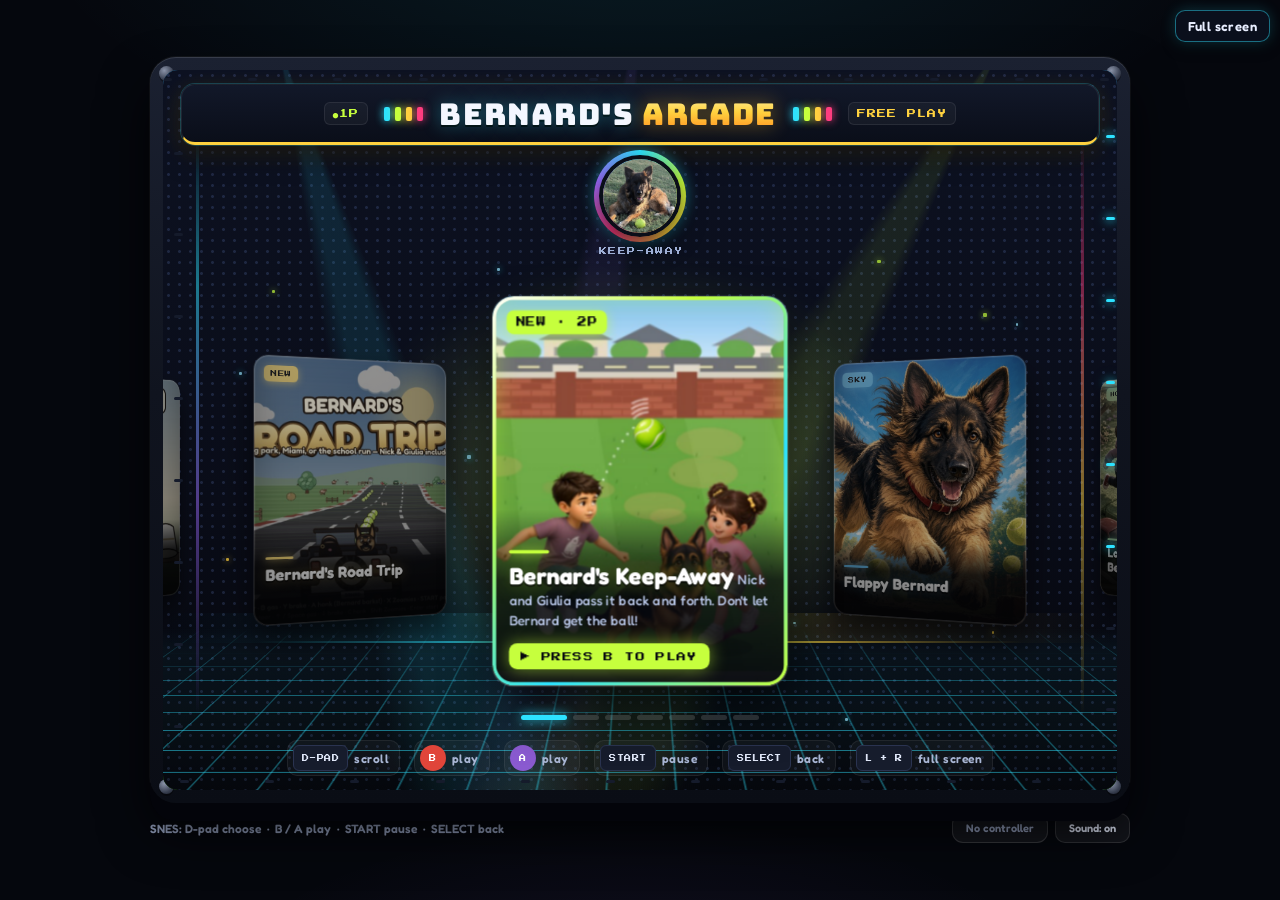
==== commit 9f33354a: "Road Trip radio: Suno songs as stations, L / R to change - Songs moved to public/music/ with clean l" ====
--- a/index.html
+++ b/index.html
@@ -32,6 +32,7 @@
   .rb:active, .rb.held { background: rgba(242,193,78,.75); color: var(--ink); }
   #r-left { left: 18px; bottom: 22px; } #r-right { left: 96px; bottom: 22px; }
   #r-gas { right: 18px; bottom: 30px; width: 78px; height: 78px; } #r-brake { right: 108px; bottom: 18px; } #r-horn { right: 70px; bottom: 116px; } #r-boost { right: 150px; bottom: 96px; width: 56px; height: 56px; font-size: 12px; }
+  .rb.rs { width: 46px; height: 46px; font-size: 13px; } #r-rprev { left: 22px; bottom: 100px; } #r-rnext { left: 104px; bottom: 100px; }
   #r-start { left: 50%; transform: translateX(-50%); bottom: 14px; width: 84px; height: 36px; border-radius: 18px; font-size: 13px; }
   /* Stay off the picker until this cabinet is opened. */
   #brt-root:not(.on){display:none !important}
@@ -402,6 +403,8 @@
       <div class="rb" id="r-horn" data-k="horn">HONK</div>
       <div class="rb" id="r-boost" data-k="boost">ZOOM</div>
       <div class="rb" id="r-start" data-k="start">START</div>
+      <div class="rb rs" id="r-rprev" data-k="radioPrev" aria-label="Previous radio station">♪◀</div>
+      <div class="rb rs" id="r-rnext" data-k="radioNext" aria-label="Next radio station">▶♪</div>
     </div>
   </div>
 </div>
@@ -1688,7 +1691,7 @@
    ===================================================================== */
 const Audio_ = {
   ctx: null, on: true, engine: null, engineGain: null,
-  init() { if (!this.ctx) { try { this.ctx = new (window.AudioContext || window.webkitAudioContext)(); } catch (e) { this.ctx = null; } } if (this.ctx && this.ctx.state === 'suspended') this.ctx.resume(); if (this.ctx) Music.ensure(); },
+  init() { if (!this.ctx) { try { this.ctx = new (window.AudioContext || window.webkitAudioContext)(); } catch (e) { this.ctx = null; } } if (this.ctx && this.ctx.state === 'suspended') this.ctx.resume(); if (this.ctx) Music.ensure(); Radio.kick(); },
   tone(f0, f1, dur, type = 'square', gain = 0.16, delay = 0) { if (!this.on || !this.ctx) return; const a = this.ctx, t = a.currentTime + delay, o = a.createOscillator(), g = a.createGain(); o.type = type; o.frequency.setValueAtTime(f0, t); o.frequency.exponentialRampToValueAtTime(Math.max(20, f1), t + dur); g.gain.setValueAtTime(gain, t); g.gain.exponentialRampToValueAtTime(0.001, t + dur); o.connect(g).connect(a.destination); o.start(t); o.stop(t + dur + 0.02); },
   noise(dur, gain = 0.12, delay = 0) { if (!this.on || !this.ctx) return; const a = this.ctx, n = Math.floor(a.sampleRate * dur), b = a.createBuffer(1, n, a.sampleRate), d = b.getChannelData(0); for (let i = 0; i < n; i++) d[i] = (Math.random() * 2 - 1) * (1 - i / n); const s = a.createBufferSource(); s.buffer = b; const g = a.createGain(); g.gain.value = gain; s.connect(g).connect(a.destination); s.start(a.currentTime + delay); },
   engineOn() { if (!this.ctx || this.engine) return; const a = this.ctx; const o = a.createOscillator(), g = a.createGain(), f = a.createBiquadFilter(); o.type = 'sawtooth'; o.frequency.value = 50; f.type = 'lowpass'; f.frequency.value = 400; g.gain.value = 0; o.connect(f).connect(g).connect(a.destination); o.start(); this.engine = o; this.engineGain = g; },
@@ -1703,10 +1706,13 @@
     { bpm: 120, base: 45, prog: [[0, 3, 7], [8, 12, 15], [10, 14, 17], [7, 11, 14]], scale: [0, 3, 5, 7, 10, 12, 15, 17, 19, 22], lead: 'sawtooth', bass: 'sawtooth', swing: 0,
       melody: [0, -1, -1, 0, 3, -1, 2, -1, 0, -1, -1, 0, 5, -1, 4, -1, 7, -1, -1, 7, 5, -1, 4, -1, 3, -1, 2, -1, 0, -1, -1, -1, 5, -1, -1, 5, 7, -1, 8, -1, 7, -1, -1, 5, 4, -1, 3, -1, 2, -1, -1, 2, 3, -1, 4, -1, 5, -1, 3, -1, 2, -1, -1, -1], kick: [0, 8, 10], snare: [4, 12], hat: 1 }
   ],
-  ensure() { if (!Audio_.ctx) return; if (!this.gain) { this.gain = Audio_.ctx.createGain(); this.gain.gain.value = this.level; this.gain.connect(Audio_.ctx.destination); } if (this.on && !this.timer) { this.next = Audio_.ctx.currentTime + 0.05; this.timer = setInterval(() => this.tick(), 25); } },
-  play(song) { if (this.song !== song) this.step = 0; this.song = song; this.on = true; this.ensure(); },
-  stop() { this.on = false; if (this.timer) { clearInterval(this.timer); this.timer = null; } },
-  duck(v) { if (this.gain && Audio_.ctx) this.gain.gain.setTargetAtTime(this.level * v, Audio_.ctx.currentTime, 0.1); },
+  ensure() { if (!Audio_.ctx) return; if (!this.gain) { this.gain = Audio_.ctx.createGain(); this.gain.gain.value = this.level * Radio.duckV; this.gain.connect(Audio_.ctx.destination); } if (this.on && !this.timer) { this.next = Audio_.ctx.currentTime + 0.05; this.timer = setInterval(() => this.tick(), 25); } },
+  // play / stop / duck are what the game calls; the radio decides whether that means a song, the chiptune or silence
+  play(song) { if (this.song !== song) this.step = 0; this.song = song; Radio.wanted = true; Radio.apply(); },
+  stop() { Radio.wanted = false; Radio.apply(); },
+  duck(v) { Radio.duckV = v; if (this.gain && Audio_.ctx) this.gain.gain.setTargetAtTime(this.level * v, Audio_.ctx.currentTime, 0.1); Radio.sync(); },
+  chipStart() { this.on = true; this.ensure(); },
+  chipStop() { this.on = false; if (this.timer) { clearInterval(this.timer); this.timer = null; } },
   note(f, t, dur, type, g, slideTo) { const a = Audio_.ctx, o = a.createOscillator(), e = a.createGain(); o.type = type; o.frequency.setValueAtTime(f, t); if (slideTo) o.frequency.exponentialRampToValueAtTime(slideTo, t + dur); e.gain.setValueAtTime(0.0001, t); e.gain.linearRampToValueAtTime(g, t + 0.008); e.gain.exponentialRampToValueAtTime(0.0001, t + dur); o.connect(e).connect(this.gain); o.start(t); o.stop(t + dur + 0.02); },
   noise(t, dur, g) { const a = Audio_.ctx, n = Math.floor(a.sampleRate * dur), b = a.createBuffer(1, n, a.sampleRate), d = b.getChannelData(0); for (let i = 0; i < n; i++) d[i] = (Math.random() * 2 - 1) * (1 - i / n); const src = a.createBufferSource(); src.buffer = b; const e = a.createGain(); e.gain.value = g; src.connect(e).connect(this.gain); src.start(t); },
   tick() { if (!Audio_.ctx || !this.on) return; const S = this.songs[this.song], spb = 60 / S.bpm / 4; while (this.next < Audio_.ctx.currentTime + 0.15) { if (Audio_.on) this.schedule(this.step, this.next + ((this.step % 2) ? spb * S.swing : 0), spb); this.next += spb; this.step++; } },
@@ -1720,7 +1726,56 @@
     const m = S.melody[step % S.melody.length]; if (m >= 0) { const len = (S.melody[(step + 1) % S.melody.length] === -1 ? 1.9 : 0.95) * spb; this.note(f(S.base + 24 + S.scale[m]), t, len, S.lead, 0.32); if (this.song === 1) this.note(f(S.base + 24 + S.scale[m]) * 1.005, t, len, 'sawtooth', 0.14); }
   }
 };
+/* ---------- The radio: each song is a station, plus the chiptune and Radio Off. L / R change station ---------- */
+const STATIONS = [
+  { title: 'Bernana', src: 'public/music/bernana.mp3' },
+  { title: 'Ti-Ti-Ti, Ta-Ta-Ta', src: 'public/music/ti-ti-ti-ta-ta-ta.mp3' },
+  { title: 'Tita\u2019s Farm', src: 'public/music/titas-farm.mp3' },
+  { title: 'Chiptune', chip: true },
+  { title: 'Radio Off', off: true }
+];
+const Radio = {
+  idx: 0, el: null, elIdx: -1, wanted: false, duckV: 1, level: 0.55, chipT: 0, blocked: false, retry: 0,
+  load() { try { const v = localStorage.getItem('brt_radio'); if (v !== null && v !== '' && STATIONS[+v]) this.idx = +v; } catch (e) { } },
+  save() { try { localStorage.setItem('brt_radio', String(this.idx)); } catch (e) { } },
+  st() { return STATIONS[this.idx]; },
+  show() { this.chipT = 260; },
+  // make the sound match the station: called when the game starts / stops music and when the station changes
+  apply() {
+    const s = this.st();
+    if (this.wanted && s.chip) Music.chipStart(); else Music.chipStop();
+    if (this.wanted && s.src) this.playSong(); else if (this.el) this.el.pause();
+  },
+  playSong() {
+    const s = this.st();
+    if (!this.el) { this.el = new Audio(); this.el.preload = 'auto'; this.el.addEventListener('ended', () => this.songEnded()); this.el.addEventListener('error', () => this.songFailed(this.elIdx)); }
+    if (this.elIdx !== this.idx) { this.elIdx = this.idx; this.el.src = s.src; }
+    this.sync(); const at = this.idx;
+    let p = null; try { p = this.el.play(); } catch (e) { this.songFailed(at); }
+    if (p && p.catch) p.then(() => { this.blocked = false; }, err => { if (err && err.name === 'NotAllowedError') this.blocked = true; else if (!err || err.name !== 'AbortError') this.songFailed(at); });
+  },
+  // a song that will not load falls back to the chiptune (the saved station is left alone)
+  songFailed(at) { if (at !== this.idx || !this.st().src) return; this.idx = STATIONS.findIndex(q => q.chip); this.elIdx = -1; this.show(); this.apply(); },
+  songEnded() { const n = STATIONS.length; for (let k = 1; k <= n; k++) { const j = (this.idx + k) % n; if (STATIONS[j].src) { this.idx = j; break; } } this.elIdx = -1; this.save(); this.show(); this.apply(); },
+  change(dir) { const n = STATIONS.length; this.idx = (this.idx + dir + n) % n; this.save(); sfx.static(); this.show(); this.apply(); },
+  // same rules as the chiptune: ducked in scenes and menus, silent with Sound Off
+  sync() { if (!this.el) return; this.el.volume = clamp(this.level * this.duckV, 0, 1); this.el.muted = !Audio_.on; },
+  // browsers hold a song back until the first key, tap or button press; keep trying until it starts
+  tick() { if (this.chipT > 0) this.chipT--; this.sync(); if (this.wanted && this.st().src && this.el && this.el.paused && ++this.retry >= 45) { this.retry = 0; this.playSong(); } },
+  kick() { if (this.wanted && this.st().src && (!this.el || this.el.paused)) this.playSong(); }
+};
+Radio.load();
+function drawRadioChip() {
+  if (Radio.chipT <= 0) return; const s = Radio.st(), a = clamp(Math.min(Radio.chipT, 260 - Radio.chipT) / 18, 0, 1);
+  const driving = !(state === 'title' || state === 'route' || state === 'setup' || state === 'intro');
+  const label = s.off ? 'Radio Off' : '\u266A  ' + s.title; ctx.font = font(15, 700); const w = Math.max(190, ctx.measureText(label).width + 110), x = W / 2 - w / 2, y = driving ? 74 : 4;
+  ctx.globalAlpha = a; panel(x, y, w, 28, 10);
+  textO(ctx, label, W / 2, y + 14, 15, s.off ? 'rgba(255,244,214,.7)' : '#FFE680', null, 'center', 0);
+  textO(ctx, '\u25C0 L', x + 12, y + 14, 11, 'rgba(255,244,214,.6)', null, 'left', 0, 600); textO(ctx, 'R \u25B6', x + w - 12, y + 14, 11, 'rgba(255,244,214,.6)', null, 'right', 0, 600);
+  ctx.globalAlpha = 1;
+}
 const sfx = {
+  static() { Audio_.noise(0.3, 0.1); Audio_.tone(2400, 500, 0.1, 'sine', 0.03); Audio_.tone(700, 1900, 0.12, 'sine', 0.025, 0.12); },
   bark() { Audio_.tone(320, 130, 0.14, 'sawtooth', 0.22); Audio_.noise(0.06, 0.1); Audio_.tone(360, 150, 0.14, 'sawtooth', 0.22, 0.16); Audio_.noise(0.06, 0.1, 0.16); },
   horn() { Audio_.tone(392, 392, 0.35, 'square', 0.12); Audio_.tone(494, 494, 0.35, 'square', 0.1); },
   ball() { Audio_.tone(900, 1500, 0.07, 'sine', 0.16); Audio_.tone(1300, 1900, 0.06, 'sine', 0.1, 0.05); },
@@ -1742,12 +1797,12 @@
 /* =====================================================================
    INPUT — keyboard, SNES gamepad, touch
    ===================================================================== */
-const DEFAULT_PAD = { gas: 0, brake: 2, horn: 1, boost: 3, start: 9, select: 8 }; // standard mapping ≈ SNES B, Y, A, X, Start, Select
+const DEFAULT_PAD = { gas: 0, brake: 2, horn: 1, boost: 3, start: 9, select: 8, radioPrev: 4, radioNext: 5 }; // standard mapping ≈ SNES B, Y, A, X, Start, Select
 let padMap = loadPadMap();
 function loadPadMap() { try { const s = localStorage.getItem('brt_padmap'); if (s) return Object.assign({}, DEFAULT_PAD, JSON.parse(s)); } catch (e) { } return { ...DEFAULT_PAD }; }
 function savePadMap() { try { localStorage.setItem('brt_padmap', JSON.stringify(padMap)); } catch (e) { } }
 const keys = {}, latch = {}, touch = {}, pad = { connected: false, buttons: [], prevButtons: [], left: false, right: false, up: false, down: false, name: '' };
-let inp = {}, prevInp = {}, hit = {}, padToast = 0;
+let inp = {}, prevInp = {}, hit = {}, padToast = 0, shL = false, shR = false, shCombo = false;
 function readPad() {
   let gp = null; try { const gps = navigator.getGamepads ? navigator.getGamepads() : []; for (const g of gps) if (g && g.connected) { gp = g; break; } } catch (e) { }
   const was = pad.connected; pad.connected = !!gp; pad.prevButtons = pad.buttons;
@@ -1768,9 +1823,13 @@
     brake: !!(k.ArrowDown || k.KeyS || k.KeyX || pb(m.brake) || touch.brake),
     horn: !!(k.KeyC || k.KeyH || pb(m.horn) || touch.horn),
     boost: !!(k.ShiftLeft || k.ShiftRight || k.KeyV || pb(m.boost) || touch.boost),
-    start: !!(k.Enter || pb(m.start) || touch.start), select: !!(k.Escape || k.Backspace || pb(m.select))
+    start: !!(k.Enter || pb(m.start) || touch.start), select: !!(k.Escape || k.Backspace || pb(m.select)),
+    radioPrev: !!(k.KeyQ || k.BracketLeft || touch.radioPrev), radioNext: !!(k.KeyE || k.BracketRight || touch.radioNext), tap: !!touch.tap
   };
+  touch.tap = false;
   prevInp = inp; inp = n; hit = {}; for (const key in n) hit[key] = n[key] && !prevInp[key];
+  // shoulder buttons change station when let go, so holding L + R together (full screen) does not also retune the radio
+  { const l = pb(m.radioPrev), r = pb(m.radioNext); if (l && r) shCombo = true; if (shL && !l && !shCombo) hit.radioPrev = true; if (shR && !r && !shCombo) hit.radioNext = true; if (!l && !r) shCombo = false; shL = l; shR = r; }
 }
 function anyPadPress() { for (let i = 0; i < pad.buttons.length; i++) if (pad.buttons[i] && !pad.prevButtons[i]) return i; return -1; }
 const onKeyDown = e => { if (['Space', 'ArrowUp', 'ArrowDown', 'ArrowLeft', 'ArrowRight', 'Enter', 'Backspace'].includes(e.code)) e.preventDefault(); if (e.repeat) return; keys[e.code] = true; latch[e.code] = true; Audio_.init(); Audio_.engineOn(); if (e.code === 'KeyM') Audio_.on = !Audio_.on; };
@@ -1780,6 +1839,7 @@
   const box = document.getElementById('brt-touch');
   // TV browsers often claim touch support with no touchscreen, so the on-screen buttons wait for an actual touch
   window.addEventListener('touchstart', () => box.classList.add('on'), { passive: true, once: true });
+  canvas.addEventListener('pointerdown', ev => { const r = canvas.getBoundingClientRect(); touch.tap = true; touch.tapX = (ev.clientX - r.left) / r.width; Audio_.init(); });
   box.querySelectorAll('.rb').forEach(el => { const k = el.dataset.k; const dn = ev => { ev.preventDefault(); touch[k] = true; el.classList.add('held'); Audio_.init(); Audio_.engineOn(); }; const upf = ev => { ev.preventDefault(); touch[k] = false; el.classList.remove('held'); }; el.addEventListener('pointerdown', dn); el.addEventListener('pointerup', upf); el.addEventListener('pointercancel', upf); el.addEventListener('pointerleave', upf); });
 }
 
@@ -1848,7 +1908,7 @@
   ctx.fillStyle = 'rgba(220,235,255,' + (0.5 * rain).toFixed(3) + ')';
   for (let i = 0; i < 18 * rain; i++) { const d = DROPS[i + 100], ph = (time * 3 + d.v * 7) % 1; ell(ctx, d.x * W, H * 0.62 + d.y * H * 0.36, 4 + ph * 8, 1.5 + ph * 2); ctx.fill(); }
 }
-function startGame() { Music.play(route.id === 2 ? 0 : route.id); Music.duck(1); ride = 'jeep'; swapScene = null; pupCups = 0; pup = null; storyKids = false; scene = null; slush = null; slushScore = 0; boat = false; skiers = 0; air = null; airJumps = 0; skisGot = 0; marinaNoticed = false; bannerOverride = null; rain = 0; rainTrip = 0; rainSaid = 0; rainOn = false; bridgeJumps = 0; workYelled = 0; plane = false; flyAlt = 0.5; rings = 0; airportNoticed = false; buildTrack(); position = 0; speed = 0; playerX = 0; steer = 0; score = 0; balls = 0; timer = route.time || TUNE.startTime; timerAcc = 0; stage = 0; stageBanner = 150; boostMeter = 0; boosting = 0; dizzy = 0; bubble = null; titaBubble = { text: route.story ? 'School\'s out in 10 minutes. ¡Vamos!' : '¡Vamos, Bernard!', life: 180 }; passes = 0; particles = []; texts = []; state = 'intro'; introTimer = 0; }
+function startGame() { Music.play(route.id === 2 ? 0 : route.id); Music.duck(1); Radio.show(); ride = 'jeep'; swapScene = null; pupCups = 0; pup = null; storyKids = false; scene = null; slush = null; slushScore = 0; boat = false; skiers = 0; air = null; airJumps = 0; skisGot = 0; marinaNoticed = false; bannerOverride = null; rain = 0; rainTrip = 0; rainSaid = 0; rainOn = false; bridgeJumps = 0; workYelled = 0; plane = false; flyAlt = 0.5; rings = 0; airportNoticed = false; buildTrack(); position = 0; speed = 0; playerX = 0; steer = 0; score = 0; balls = 0; timer = route.time || TUNE.startTime; timerAcc = 0; stage = 0; stageBanner = 150; boostMeter = 0; boosting = 0; dizzy = 0; bubble = null; titaBubble = { text: route.story ? 'School\'s out in 10 minutes. ¡Vamos!' : '¡Vamos, Bernard!', life: 180 }; passes = 0; particles = []; texts = []; state = 'intro'; introTimer = 0; }
 function quitToArcade() { if (typeof window.BRT.onQuit === 'function') { stop(); window.BRT.onQuit(); } else goTitle(); }
 function say(text, who = 'b') { if (who === 'b') bubble = { text, life: 90 }; else titaBubble = { text, life: 110 }; }
 function floatText(x, y, str, color = C.cream) { texts.push({ x, y, str, color, life: 50 }); }
@@ -2087,9 +2147,10 @@
 }
 function update(dt) {
   pollInput(); if (padToast > 0) padToast--;
+  Radio.tick(); if (state !== 'setup') { if (hit.radioPrev) Radio.change(-1); else if (hit.radioNext) Radio.change(1); }
   switch (state) {
     case 'title': titleT += dt; time += dt; position = increase(position, dt * 1800, trackLength); skyOff = increase(skyOff, 0.0004, 1);
-      updateMenuNav(i => { if (i === 0) { state = 'route'; routeIdx = route.id; sfx.menu(); } else if (i === 1) { state = 'setup'; setup = { step: 0, list: ['gas', 'brake', 'horn', 'boost', 'start', 'select'], labels: { gas: 'GAS (B)', brake: 'BRAKE (Y)', horn: 'HONK / BARK (A)', boost: 'ZOOMIES (X)', start: 'START', select: 'SELECT' }, temp: {}, done: 0, wait: 10 }; } else { Audio_.on = !Audio_.on; menu.items[2] = 'Sound: ' + (Audio_.on ? 'On' : 'Off'); } });
+      updateMenuNav(i => { if (i === 0) { state = 'route'; routeIdx = route.id; sfx.menu(); } else if (i === 1) { state = 'setup'; setup = { step: 0, list: ['gas', 'brake', 'horn', 'boost', 'start', 'select', 'radioPrev', 'radioNext'], labels: { gas: 'GAS (B)', brake: 'BRAKE (Y)', horn: 'HONK / BARK (A)', boost: 'ZOOMIES (X)', start: 'START', select: 'SELECT', radioPrev: 'RADIO \u25C0 (L)', radioNext: 'RADIO \u25B6 (R)' }, temp: {}, done: 0, wait: 10 }; } else { Audio_.on = !Audio_.on; menu.items[2] = 'Sound: ' + (Audio_.on ? 'On' : 'Off'); } });
       if (hit.gas || hit.start || hit.left || hit.right) Audio_.init(); break;
     case 'setup': { const s = setup; time += dt; if (s.wait > 0) { s.wait--; break; } if (keys.Escape) { padMap = { ...DEFAULT_PAD }; savePadMap(); goTitle(); keys.Escape = false; break; } if (s.done > 0) { s.done--; if (s.done === 0) goTitle(); break; } const b = anyPadPress(); if (b >= 0) { s.temp[s.list[s.step]] = b; s.step++; s.wait = 14; sfx.menu(); if (s.step >= s.list.length) { padMap = Object.assign({ ...DEFAULT_PAD }, s.temp); savePadMap(); s.done = 90; sfx.check(); } } break; }
     case 'route': time += dt; {
@@ -2431,11 +2492,12 @@
   label(px + 24, py + 8, px + 70, py - 118, 'START', 'pause', C.cream, 'left');
   label(px - 24, py + 8, px - 70, py - 118, 'SELECT', 'quit', C.cream, 'right');
   // tips + go
-  textO(ctx, 'Grab balls to fill ZOOMIES  ·  bones fill it right up  ·  stay on the road!', cx, 418, 14, '#FFE89A', null, 'center', 0, 600);
-  textO(ctx, 'Keyboard: ← → steer · ↑ / Space gas · ↓ brake · C honk · Shift Zoomies · Esc quit  ·  L + R: full screen', cx, 442, 12, 'rgba(255,244,214,.6)', null, 'center', 0, 500);
+  textO(ctx, 'Grab balls to fill ZOOMIES  ·  bones fill it right up  ·  stay on the road!', cx, 404, 14, '#FFE89A', null, 'center', 0, 600);
+  textO(ctx, 'L / R: change the radio station   ·   L + R together: full screen', cx, 424, 13, '#9EE8FF', null, 'center', 0, 600);
+  textO(ctx, 'Keyboard: ← → steer · ↑ / Space gas · ↓ brake · C honk · Shift Zoomies · Q / E radio · Esc quit', cx, 442, 12, 'rgba(255,244,214,.6)', null, 'center', 0, 500);
   if (Math.floor(time * 2.5) % 2 === 0) textO(ctx, 'PRESS B TO DRIVE!', cx, 478, 24, '#C9F24D', C.out, 'center', 5);
 }
-function hintBar() { ctx.fillStyle = 'rgba(20,12,8,.55)'; ctx.fillRect(0, H - 54, W, 54); textO(ctx, 'SNES: D-pad steer · B gas · Y brake · A honk (Bernard barks!) · X Zoomies · START pause · SELECT quit', W / 2, H - 36, 14, C.cream, null, 'center', 0, 600); textO(ctx, 'Keyboard: ← → steer · ↑ / Space gas · ↓ brake · C honk · Shift Zoomies · Enter start · Esc quit · M mute', W / 2, H - 17, 13, 'rgba(255,244,214,.75)', null, 'center', 0, 500); }
+function hintBar() { ctx.fillStyle = 'rgba(20,12,8,.55)'; ctx.fillRect(0, H - 54, W, 54); textO(ctx, 'SNES: D-pad steer · B gas · Y brake · A honk (Bernard barks!) · X Zoomies · START pause · SELECT quit', W / 2, H - 36, 14, C.cream, null, 'center', 0, 600); textO(ctx, 'Keyboard: ← → steer · ↑ / Space gas · ↓ brake · C honk · Shift Zoomies · Q / E radio · Enter start · Esc quit · M mute', W / 2, H - 17, 13, 'rgba(255,244,214,.75)', null, 'center', 0, 500); }
 function drawTitle() {
   drawRoad(); dim(0.25);
   ctx.save(); ctx.translate(W / 2, 110); ctx.rotate(-0.03);
@@ -2452,8 +2514,8 @@
 function drawSetup() {
   drawRoad(); dim(0.7); textO(ctx, 'CONTROLLER SETUP', W / 2, 70, 38, C.gold, C.out, 'center', 7); const s = setup;
   if (!pad.connected) textO(ctx, 'No controller detected — press any button on it to wake it up', W / 2, 120, 16, '#FFB3B3', null, 'center', 0, 600); else textO(ctx, 'Using: ' + pad.name, W / 2, 120, 15, C.cream, null, 'center', 0, 600);
-  s.list.forEach((act, i) => { const y = 170 + i * 38, cur = i === s.step && s.done === 0, done = i < s.step; textO(ctx, s.labels[act], W / 2 - 40, y, 22, cur ? C.gold : C.cream, C.out, 'right', 4); const val = done ? 'button ' + s.temp[act] : cur ? (Math.floor(time * 3) % 2 ? 'press it now…' : '') : 'button ' + padMap[act]; textO(ctx, val, W / 2 - 10, y, 20, done ? '#9CFF9C' : cur ? C.gold : 'rgba(255,244,214,.6)', null, 'left', 0, 600); });
-  if (s.done > 0) textO(ctx, 'Saved! ✓', W / 2, 440, 28, '#9CFF9C', C.out, 'center', 5); else textO(ctx, 'Press each button on your controller when it lights up.  Esc = reset to default and go back', W / 2, 460, 14, 'rgba(255,244,214,.8)', null, 'center', 0, 500);
+  s.list.forEach((act, i) => { const y = 162 + i * 33, cur = i === s.step && s.done === 0, done = i < s.step; textO(ctx, s.labels[act], W / 2 - 40, y, 22, cur ? C.gold : C.cream, C.out, 'right', 4); const val = done ? 'button ' + s.temp[act] : cur ? (Math.floor(time * 3) % 2 ? 'press it now…' : '') : 'button ' + padMap[act]; textO(ctx, val, W / 2 - 10, y, 20, done ? '#9CFF9C' : cur ? C.gold : 'rgba(255,244,214,.6)', null, 'left', 0, 600); });
+  if (s.done > 0) textO(ctx, 'Saved! ✓', W / 2, 444, 28, '#9CFF9C', C.out, 'center', 5); else textO(ctx, 'Press each button on your controller when it lights up.  Esc = reset to default and go back', W / 2, 470, 14, 'rgba(255,244,214,.8)', null, 'center', 0, 500);
 }
 function drawRouteSelect() {
   drawRoad(); dim(0.6);
@@ -2684,7 +2746,8 @@
   textO(ctx, t < 1.2 ? 'Bernard: !!!!!' : cream > 0 ? 'slurp slurp slurp…' : 'ALL GONE.  +500 · +10 seconds · ZOOMIES full', W / 2 + 170, 440, 16, cream > 0 || t < 1.2 ? C.cream : '#FFE680', null, 'center', 0, 600);
   ctx.globalAlpha = 1;
 }
-function render() {
+function render() { renderScene(); drawRadioChip(); }
+function renderScene() {
   ctx.clearRect(0, 0, W, H);
   if (state === 'title') { drawTitle(); return; }
   if (state === 'setup') { drawSetup(); return; }
@@ -2724,7 +2787,7 @@
 function stop() { running = false; cancelAnimationFrame(raf); Music.stop(); Audio_.engineSet(0, false); window.removeEventListener('keydown', onKeyDown); window.removeEventListener('keyup', onKeyUp); window.removeEventListener('blur', onBlur); document.removeEventListener('visibilitychange', onVis); window.removeEventListener('gamepadconnected', onGpc); }
 const onVis = () => { if (document.hidden && state === 'playing') { state = 'paused'; setMenu(['Resume', 'Restart Trip', 'Quit to Arcade']); Audio_.engineSet(0, false); } };
 const onGpc = () => { Audio_.init(); Audio_.engineOn(); };
-window.BRT = { start, stop, onQuit: null, get state() { return state; }, teleport(segIndex) { position = segIndex * TUNE.segLen; playerX = 0; }, cheat(v) { speed = v; }, stageStarts() { return stageStarts.concat([segments.length]); }, stops() { return stops.map(q => q.n); }, swaps() { return swaps.map(q => q.n); }, ride() { return ride; }, events() { return events.map(q => ({ kind: q.kind, n: q.n })); }, forks() { return forks.map(f => ({ decision: f.decision, L0: f.L0, Lb: f.Lb, L1: f.L1, R0: f.R0, Rb: f.Rb, R1: f.R1, off: f.offroadSide, chosen: f.chosen })); }, routeId() { return route.id; }, setRoute(i) { route = ROUTES[i]; STAGES = route.stages; }, setX(x) { playerX = x; }, lake() { return Object.assign({ boat, skiers, air: !!air, airJumps, skisGot, fork: marinaFork && { decision: marinaFork.decision, chosen: marinaFork.chosen } }, LAKE); }, skipScene() { if (state === 'scene') scene.t = 99; if (state === 'slush' && slush) { slush.phase = 'done'; slush.t = 99; } }, lakeItems() { const out = []; if (LAKE.from === undefined) return out; for (let n = LAKE.from; n < LAKE.to; n++) for (const sp of segments[n].sprites) if (sp.ramp || sp.pickup === 'skis' || sp.obstacle) out.push({ n, key: sp.key, offset: sp.offset }); return out; }, setBoat(v) { boat = v; }, airport() { return Object.assign({ plane, flyAlt, rings, lift: flyLiftAt(findSegment(position + playerZ).index), fork: airportFork && { decision: airportFork.decision, chosen: airportFork.chosen } }, AIR); }, setPlane(v) { plane = v; }, weather() { return { rain: +rain.toFixed(2), rainTrip: Math.round(rainTrip), bow: +rainbowAmt().toFixed(2) }; }, setRainTrip(v) { rainTrip = v; }, rainOn() { return rainOn; }, work() { return { zones: WORK, bridgeJumps, air: !!air }; }, setAlt(v) { flyAlt = v; }, setSkiers(v) { skiers = v; }, setSpeed(v) { speed = v; }, dbg() { const sg = findSegment(position + playerZ); return { playerX: +playerX.toFixed(3), seg: sg.index, merge: sg.merge || null, mp: sg.mp1, mergeShift: mergeShift(sg, ((position + playerZ) % TUNE.segLen) / TUNE.segLen), speed: Math.round(speed), state, dizzy: +dizzy.toFixed(2), boat, skiers, airJumps }; }, wrecks() { return cars.filter(c => c.wreck).map(c => ({ seg: Math.floor(c.z / TUNE.segLen), offset: +c.offset.toFixed(2), t: +c.wreck.t.toFixed(2), speed: Math.round(c.speed) })); }, firstCar() { let b = null; for (const c of cars) if (!b || c.z < b.z) b = c; return { seg: Math.floor(b.z / TUNE.segLen), offset: b.offset, kind: b.kind }; } };
+window.BRT = { start, stop, onQuit: null, get state() { return state; }, teleport(segIndex) { position = segIndex * TUNE.segLen; playerX = 0; }, cheat(v) { speed = v; }, stageStarts() { return stageStarts.concat([segments.length]); }, stops() { return stops.map(q => q.n); }, swaps() { return swaps.map(q => q.n); }, ride() { return ride; }, events() { return events.map(q => ({ kind: q.kind, n: q.n })); }, forks() { return forks.map(f => ({ decision: f.decision, L0: f.L0, Lb: f.Lb, L1: f.L1, R0: f.R0, Rb: f.Rb, R1: f.R1, off: f.offroadSide, chosen: f.chosen })); }, routeId() { return route.id; }, setRoute(i) { route = ROUTES[i]; STAGES = route.stages; }, setX(x) { playerX = x; }, lake() { return Object.assign({ boat, skiers, air: !!air, airJumps, skisGot, fork: marinaFork && { decision: marinaFork.decision, chosen: marinaFork.chosen } }, LAKE); }, skipScene() { if (state === 'scene') scene.t = 99; if (state === 'slush' && slush) { slush.phase = 'done'; slush.t = 99; } }, lakeItems() { const out = []; if (LAKE.from === undefined) return out; for (let n = LAKE.from; n < LAKE.to; n++) for (const sp of segments[n].sprites) if (sp.ramp || sp.pickup === 'skis' || sp.obstacle) out.push({ n, key: sp.key, offset: sp.offset }); return out; }, setBoat(v) { boat = v; }, airport() { return Object.assign({ plane, flyAlt, rings, lift: flyLiftAt(findSegment(position + playerZ).index), fork: airportFork && { decision: airportFork.decision, chosen: airportFork.chosen } }, AIR); }, setPlane(v) { plane = v; }, weather() { return { rain: +rain.toFixed(2), rainTrip: Math.round(rainTrip), bow: +rainbowAmt().toFixed(2) }; }, setRainTrip(v) { rainTrip = v; }, radio() { return { idx: Radio.idx, title: Radio.st().title, wanted: Radio.wanted, chip: Music.on, duck: Radio.duckV, chipT: Radio.chipT, el: Radio.el ? { src: Radio.el.src.split('/').pop(), paused: Radio.el.paused, t: +Radio.el.currentTime.toFixed(2), vol: +Radio.el.volume.toFixed(2), muted: Radio.el.muted, dur: Radio.el.duration } : null }; }, radioEl() { return Radio.el; }, sound(v) { Audio_.on = v; }, rainOn() { return rainOn; }, work() { return { zones: WORK, bridgeJumps, air: !!air }; }, setAlt(v) { flyAlt = v; }, setSkiers(v) { skiers = v; }, setSpeed(v) { speed = v; }, dbg() { const sg = findSegment(position + playerZ); return { playerX: +playerX.toFixed(3), seg: sg.index, merge: sg.merge || null, mp: sg.mp1, mergeShift: mergeShift(sg, ((position + playerZ) % TUNE.segLen) / TUNE.segLen), speed: Math.round(speed), state, dizzy: +dizzy.toFixed(2), boat, skiers, airJumps }; }, wrecks() { return cars.filter(c => c.wreck).map(c => ({ seg: Math.floor(c.z / TUNE.segLen), offset: +c.offset.toFixed(2), t: +c.wreck.t.toFixed(2), speed: Math.round(c.speed) })); }, firstCar() { let b = null; for (const c of cars) if (!b || c.z < b.z) b = c; return { seg: Math.floor(b.z / TUNE.segLen), offset: b.offset, kind: b.kind }; } };
 
 if (location.hash === '#sprites') {
   buildSprites(); ctx.fillStyle = '#9fd'; ctx.fillRect(0, 0, W, H);
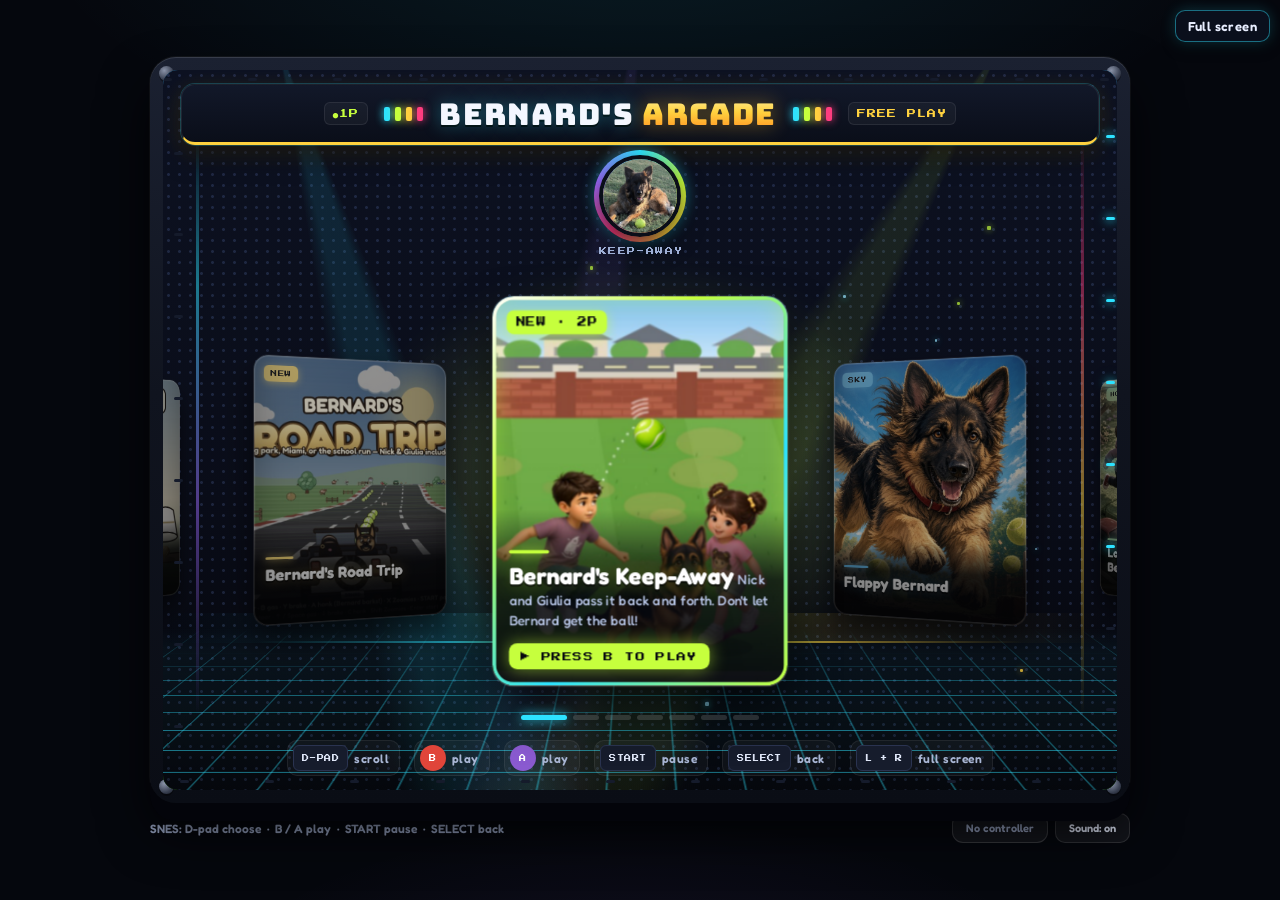
==== commit 43ff0bfe: "Road Trip: police traffic stops with flashing lights and a siren A cruiser parked on the right shoul" ====
--- a/index.html
+++ b/index.html
@@ -971,6 +971,34 @@
   rr(g, 24, 240, 40, 22, 2); fs(g, '#2A2A2E', null); rr(g, 156, 240, 40, 22, 2); fs(g, '#2A2A2E', null);
   textO(g, label, 110, 120, 26, 'rgba(0,0,0,.35)', null, 'center', 0);
 }
+/* ---- POLICE TRAFFIC STOP: a cruiser on the shoulder, lights going, somebody pulled over in front ---- */
+function drawPoliceCar(g, frame) { // rear view, same box as the sedan plus room for the light bar; frame 0 = red lit, 1 = blue lit
+  g.save(); g.translate(0, 10);
+  ell(g, 80, 104, 70, 7); fs(g, 'rgba(0,0,0,.3)', null);
+  for (const tx of [24, 136]) { rr(g, tx - 14, 78, 28, 28, 7); fs(g, '#1A1A1C', C.out, 2); }
+  rr(g, 10, 30, 140, 66, 12); fs(g, '#20242C', C.out, 2.5);
+  rr(g, 28, 14, 104, 36, 12); fs(g, '#F4F4F2', C.out, 2.5);
+  rr(g, 36, 18, 88, 24, 8); fs(g, '#2A3A50', null); g.fillStyle = 'rgba(255,255,255,.25)'; g.fillRect(40, 20, 30, 6);
+  rr(g, 34, 46, 92, 22, 4); fs(g, '#F4F4F2', C.out, 1.6); textO(g, 'POLICE', 80, 57, 15, '#1C3FA8', null, 'center', 0);
+  rr(g, 6, 84, 148, 14, 5); fs(g, '#3A3A40', C.out, 2);
+  for (const lx of [16, 124]) { rr(g, lx, 62, 20, 12, 3); fs(g, '#D7322A', C.out, 1.6); rr(g, lx + 2, 64, 8, 8, 2); fs(g, '#FFB3AD', null); }
+  rr(g, 62, 72, 36, 11, 2); fs(g, '#fff', C.out, 1.4);
+  // light bar
+  rr(g, 40, 2, 80, 13, 5); fs(g, '#2B2B30', C.out, 2);
+  rr(g, 43, 4, 34, 9, 3); fs(g, frame === 0 ? '#FF3A2E' : '#6E1C18', null); rr(g, 83, 4, 34, 9, 3); fs(g, frame === 1 ? '#3A7BFF' : '#1A2F6E', null);
+  const lit = frame === 0 ? [60, '255,70,50'] : [100, '70,130,255'];
+  const gl = g.createRadialGradient(lit[0], 8, 2, lit[0], 8, 46); gl.addColorStop(0, 'rgba(' + lit[1] + ',.85)'); gl.addColorStop(1, 'rgba(' + lit[1] + ',0)'); g.fillStyle = gl; g.fillRect(0, -10, 160, 70);
+  g.restore();
+}
+function drawOfficer(g) { // standing at the driver's window, writing the ticket
+  ell(g, 44, 156, 24, 5); fs(g, 'rgba(0,0,0,.25)', null);
+  for (const k of [-1, 1]) { rr(g, 44 + k * 9 - 6, 104, 12, 48, 5); fs(g, '#1F2A44', C.out, 2); rr(g, 44 + k * 9 - 8, 146, 16, 8, 3); fs(g, '#16161A', C.out, 1.5); }
+  rr(g, 24, 54, 40, 56, 10); fs(g, '#2B3A6A', C.out, 2.5); rr(g, 24, 100, 40, 7, 3); fs(g, '#16161A', null); ell(g, 34, 70, 4, 5); fs(g, '#F2C14E', C.out, 1.2);
+  g.beginPath(); g.moveTo(62, 66); g.lineTo(80, 84); g.strokeStyle = C.out; g.lineWidth = 9; g.stroke(); g.strokeStyle = '#2B3A6A'; g.lineWidth = 6; g.stroke();
+  rr(g, 74, 76, 16, 20, 2); fs(g, '#FFFFFF', C.out, 1.5); g.fillStyle = 'rgba(0,0,0,.35)'; for (const y of [81, 86, 91]) g.fillRect(77, y, 10, 1.5);
+  ell(g, 44, 40, 14, 14); fs(g, '#C98A5A', C.out, 2.2);
+  g.beginPath(); g.moveTo(26, 34); g.lineTo(62, 34); g.lineTo(58, 20); g.lineTo(30, 20); g.closePath(); fs(g, '#1F2A44', C.out, 2.2); rr(g, 22, 32, 44, 6, 3); fs(g, '#16161A', C.out, 1.5); ell(g, 44, 26, 4, 4); fs(g, '#F2C14E', null);
+}
 const carSprites = {
   sedan: ['#D84A3C', '#3C6FD8', '#E8C53C', '#4FA866', '#F2F2F2', '#8A4FB8'].map((col, i) => sprite('sedan' + i, 160, 110, 560, g => drawSedan(g, col))),
   pickup: ['#2F4A7A', '#8B2E2E', '#C9C9C9'].map((col, i) => sprite('pickup' + i, 170, 132, 600, g => drawPickup(g, col))),
@@ -1161,6 +1189,7 @@
   SPR.signRoadWork = sprite('signRoadWork', 142, 240, 640, signRoadWork); SPR.signLaneClosed = sprite('signLaneClosed', 180, 240, 900, signLaneClosed); SPR.arrowBoard = sprite('arrowBoard', 180, 186, 900, arrowBoard);
   SPR.barrel = sprite('barrel', 80, 120, 260, barrel); SPR.barricade = sprite('barricade', 200, 136, 700, barricade); SPR.worker = sprite('worker', 100, 160, 420, g => worker(g, false)); SPR.workerStop = sprite('workerStop', 112, 160, 470, g => worker(g, true));
   SPR.excavator = sprite('excavator', 240, 205, 1900, excavator); SPR.bulldozer = sprite('bulldozer', 230, 178, 1800, bulldozer); SPR.cementMixer = sprite('cementMixer', 240, 185, 1900, cementMixer); SPR.bridgeRamp = sprite('bridgeRamp', 200, 186, 760, bridgeRamp);
+  SPR.police0 = sprite('police0', 160, 120, 560, g => drawPoliceCar(g, 0)); SPR.police1 = sprite('police1', 160, 120, 560, g => drawPoliceCar(g, 1)); SPR.officer = sprite('officer', 92, 162, 300, drawOfficer);
   SPR.dock = sprite('dock', 260, 120, 1500, drawDock); SPR.marina = sprite('marina', 420, 240, 3400, drawMarina); SPR.signMarina = sprite('signMarina', 200, 220, 700, drawSignMarina);
   SPR.b1 = sprite('b1', 160, 420, 1500, g => building(g, 160, 420, '#5A4C7A', '#FFD98A', true));
   SPR.b2 = sprite('b2', 200, 300, 1900, g => building(g, 200, 300, '#8A5A6A', '#FFE9A8', false));
@@ -1452,7 +1481,7 @@
 }
 function findSegment(z) { return segments[Math.floor(z / TUNE.segLen) % segments.length]; }
 function buildTrack() {
-  segments = []; cars = []; stageStarts = [0, 0, 0]; stops = []; swaps = []; events = []; forks = []; pendingShops = []; forceStartY = null; marinaFork = null; LAKE = {}; airportFork = null; AIR = {}; WORK = []; STAGES = route.stages; backdrops = backdropSets[route.id] || backdrops;
+  segments = []; cars = []; stageStarts = [0, 0, 0]; stops = []; swaps = []; events = []; forks = []; pendingShops = []; forceStartY = null; marinaFork = null; LAKE = {}; airportFork = null; AIR = {}; WORK = []; POLICE = []; STAGES = route.stages; backdrops = backdropSets[route.id] || backdrops;
   if (route.id === 1) { buildMiami(); return; }
   if (route.id === 2) { buildStory(); return; }
   /* ---------------- TRACK SCRIPT (edit me) ----------------
@@ -1513,7 +1542,7 @@
   pendingShops.slice(0, 1).forEach((n, i) => addShop(n, i));
   addEvent(stageStarts[1] - 60, 'school'); addEvent(stageStarts[2] - 60, 'tinman');
   placeSwaps([stageStarts[0] + 0.3 * (stageStarts[1] - stageStarts[0]), N - 470]);
-  placeForkSigns(); decorateAirport(); decorateStoryAll(N); decorateLake(); decorateWork();
+  placeForkSigns(); decorateAirport(); decorateStoryAll(N); decorateLake(); decorateWork(); placePolice();
   segments[N - 150].finishLine = true; for (let k = N - 118; k < N - 40; k++) segments[k].lot = true;
   addSprite(N - 80, 'home', 2.3, { solid: 1 }); addSprite(N - 110, 'signJewel', -1.4, { solid: 1 }); for (let k = N - 160; k < N - 150; k += 3) addSprite(k, 'ballG', 0.66, { pickup: 'green' });
   for (let k = N - 140; k < N; k += 7) { addSprite(k, pick(['house1', 'house2', 'house3', 'house4']), -2.2 - hash(k, 3) * 0.6, { solid: 1 }); if (k < N - 118 || k > N - 40) addSprite(k + 3, 'sapling', 1.4 + hash(k, 4) * 0.4, { solid: 1 }); else if (k + 3 < N - 100 || k + 3 > N - 62) addSprite(k + 3, pick(['house1', 'house2', 'house3', 'house4']), 2.3 + hash(k, 5) * 0.4, { solid: 1 }); }
@@ -1535,6 +1564,35 @@
   const a = segments.length; straight(LEN.long); straight(LEN.long);
   for (let k = a; k < segments.length; k++) segments[k].work = true;
   WORK.push({ from: a, ramp: a + 430, to: segments.length });
+}
+// POLICE STOPS: a few per stage, on plain open road only, parked well off the lanes on the right shoulder
+let POLICE = [];
+function placePolice() {
+  const N = segments.length;
+  const plain = k => { const sg = segments[k]; return sg && !sg.fork && !sg.merge && !sg.branch && !sg.buffer && sg.forkApproach === undefined && !sg.offroad && !sg.lot && sg.stop === undefined && sg.swap === undefined && !sg.event && !sg.water && !sg.finishLine && !sg.lake && !sg.boat && !sg.airport && !sg.sky && !sg.work; };
+  for (let st = 0; st < 3; st++) {
+    if (!route.story && st === 1) continue; // the lake bridge and the causeway have no shoulder to park on
+    const from = stageStarts[st] + 120, to = (st < 2 ? stageStarts[st + 1] : N) - 260, count = route.story ? 3 : 2;
+    // every spot in the stage with clear, plain road around it; then spread the stops evenly through those
+    const spots = []; let run = 0; for (let k = from; k < to; k++) { run = plain(k) ? run + 1 : 0; if (run >= 50 && k % 5 === 0) spots.push(k - 34); }
+    for (let i = 0; i < count && spots.length; i++) {
+      const n = spots[Math.floor((i + 0.3 + hash(st * 7 + i, 91) * 0.4) / count * spots.length)];
+      if (POLICE.some(q => Math.abs(q.n - n) < 350)) continue;
+      for (let k = n - 6; k < n + 20; k++) segments[k].sprites = segments[k].sprites.filter(sp => !(sp.offset > 0.9 && sp.offset < 2.8) || sp.pickup);
+      addSprite(n, 'police0', 1.24, { solid: 1, police: 1 });
+      const car = pick(carSprites.sedan.concat(carSprites.pickup)); segments[n + 9].sprites.push({ s: car, offset: 1.24, key: 'pulledOver', solid: 1 });
+      addSprite(n + 8, 'officer', 1.13, {});
+      POLICE.push({ n, stage: st });
+    }
+  }
+  POLICE.sort((a, b) => a.n - b.n);
+}
+// the siren: only the nearest stop sounds; it swells as you drive up and drops away once you are past
+let sirenVol = 0;
+function updateSiren() {
+  let v = 0;
+  if (state === 'playing' && !boat && !plane) { const i = findSegment(position + playerZ).index; for (const q of POLICE) { const d = q.n - i; const a = d >= 0 ? 1 - d / 230 : 1 + d / 40; if (a > 0) v = Math.max(v, a * a); } }
+  sirenVol = v; Audio_.sirenSet(v, time);
 }
 function decorateWork() {
   for (const w of WORK) {
@@ -1680,7 +1738,7 @@
   const N = segments.length; trackLength = N * TUNE.segLen; placeForkSigns();
   pendingShops.forEach((n, i) => addShop(n, i));
   placeSwaps([stageStarts[0] + 0.55 * (stageStarts[1] - stageStarts[0]), stageStarts[2] + 0.45 * (N - 150 - stageStarts[2])]);
-  decorate(stageStarts[0] + 10, stageStarts[1], 0); decorate(stageStarts[1], stageStarts[2], 1); decorate(stageStarts[2], N - 150, 2); decorateWork();
+  decorate(stageStarts[0] + 10, stageStarts[1], 0); decorate(stageStarts[1], stageStarts[2], 1); decorate(stageStarts[2], N - 150, 2); decorateWork(); placePolice();
   addSprite(N - 150, 'finish', 0, { finish: 1 }); for (let k = 0; k < 6; k++) { addSprite(N - 148 + k * 2, 'ballG', -0.66, { pickup: 'green' }); addSprite(N - 148 + k * 2, 'ballR', 0.66, { pickup: 'red' }); }
   for (let k = N - 140; k < N; k += 6) { addSprite(k, route.park, -2.2 - hash(k, 3), {}); addSprite(k + 3, route.park, 2.2 + hash(k, 4), {}); }
   addCars(30, stageStarts[1], 100); addCars(stageStarts[1], stageStarts[2], 85); addCars(stageStarts[2], N - 170, 115);
@@ -1690,11 +1748,18 @@
    AUDIO
    ===================================================================== */
 const Audio_ = {
-  ctx: null, on: true, engine: null, engineGain: null,
+  ctx: null, on: true, engine: null, engineGain: null, siren: null, sirenGain: null,
   init() { if (!this.ctx) { try { this.ctx = new (window.AudioContext || window.webkitAudioContext)(); } catch (e) { this.ctx = null; } } if (this.ctx && this.ctx.state === 'suspended') this.ctx.resume(); if (this.ctx) Music.ensure(); Radio.kick(); },
   tone(f0, f1, dur, type = 'square', gain = 0.16, delay = 0) { if (!this.on || !this.ctx) return; const a = this.ctx, t = a.currentTime + delay, o = a.createOscillator(), g = a.createGain(); o.type = type; o.frequency.setValueAtTime(f0, t); o.frequency.exponentialRampToValueAtTime(Math.max(20, f1), t + dur); g.gain.setValueAtTime(gain, t); g.gain.exponentialRampToValueAtTime(0.001, t + dur); o.connect(g).connect(a.destination); o.start(t); o.stop(t + dur + 0.02); },
   noise(dur, gain = 0.12, delay = 0) { if (!this.on || !this.ctx) return; const a = this.ctx, n = Math.floor(a.sampleRate * dur), b = a.createBuffer(1, n, a.sampleRate), d = b.getChannelData(0); for (let i = 0; i < n; i++) d[i] = (Math.random() * 2 - 1) * (1 - i / n); const s = a.createBufferSource(); s.buffer = b; const g = a.createGain(); g.gain.value = gain; s.connect(g).connect(a.destination); s.start(a.currentTime + delay); },
   engineOn() { if (!this.ctx || this.engine) return; const a = this.ctx; const o = a.createOscillator(), g = a.createGain(), f = a.createBiquadFilter(); o.type = 'sawtooth'; o.frequency.value = 50; f.type = 'lowpass'; f.frequency.value = 400; g.gain.value = 0; o.connect(f).connect(g).connect(a.destination); o.start(); this.engine = o; this.engineGain = g; },
+  // police siren: one oscillator that wails between two notes; vol 0..1 comes from how close the nearest stop is
+  sirenSet(vol, t) {
+    if (!this.ctx) return; const a = this.ctx; vol = this.on ? vol : 0;
+    if (!this.siren) { if (vol <= 0) return; const o = a.createOscillator(), g = a.createGain(), f = a.createBiquadFilter(); o.type = 'sawtooth'; f.type = 'lowpass'; f.frequency.value = 2200; g.gain.value = 0; o.connect(f).connect(g).connect(a.destination); o.start(); this.siren = o; this.sirenGain = g; }
+    const wail = 0.5 - 0.5 * Math.cos(t * Math.PI * 2 * 0.7);
+    this.siren.frequency.setTargetAtTime(620 + wail * 520, a.currentTime, 0.03); this.sirenGain.gain.setTargetAtTime(vol * 0.13, a.currentTime, 0.06);
+  },
   engineSet(pct, on) { if (!this.engine) return; const a = this.ctx; this.engine.frequency.setTargetAtTime(45 + pct * 160, a.currentTime, 0.05); this.engineGain.gain.setTargetAtTime(this.on && on ? 0.035 + pct * 0.03 : 0, a.currentTime, 0.08); }
 };
 /* ---------- Procedural chiptune soundtrack ---------- */
@@ -2147,6 +2212,7 @@
 }
 function update(dt) {
   pollInput(); if (padToast > 0) padToast--;
+  updateSiren();
   Radio.tick(); if (state !== 'setup') { if (hit.radioPrev) Radio.change(-1); else if (hit.radioNext) Radio.change(1); }
   switch (state) {
     case 'title': titleT += dt; time += dt; position = increase(position, dt * 1800, trackLength); skyOff = increase(skyOff, 0.0004, 1);
@@ -2349,6 +2415,7 @@
     for (const sp of seg.sprites) {
       const scale = seg.p1.screen.scale, sx = seg.p1.screen.x + scale * sp.offset * TUNE.roadW * W / 2, sy = seg.p1.screen.y - (sp.air ? scale * (ALT_BASE + AIR_PAD + sp.alt * ALT_RANGE) * H / 2 : 0);
       if (sp.knocked) { drawKnocked(sp, scale, sx, sy, seg.clip); continue; }
+      if (sp.police) { drawSprite(SPR['police' + (Math.floor(time * 5) % 2)], scale, sx, sy, 0, -1, seg.clip); continue; }
       let bobY = 0; if (sp.pickup) bobY = -Math.abs(Math.sin(time * 4 + seg.index)) * 14 * scale * 1000;
       if (sp.air) { drawSprite(sp.s, scale, sx, sy + bobY, -0.5, -0.5, 0); continue; }
       drawSprite(sp.s, scale, sx, sy + bobY, sp.pickup || sp.puddle || sp.finish || sp.arch || sp.obstacle || sp.ramp ? -0.5 : (sp.offset < 0 ? -1 : 0), -1, seg.clip);
@@ -2784,10 +2851,10 @@
   document.addEventListener('visibilitychange', onVis); window.addEventListener('gamepadconnected', onGpc);
   setupTouch(); last = 0; raf = requestAnimationFrame(loop);
 }
-function stop() { running = false; cancelAnimationFrame(raf); Music.stop(); Audio_.engineSet(0, false); window.removeEventListener('keydown', onKeyDown); window.removeEventListener('keyup', onKeyUp); window.removeEventListener('blur', onBlur); document.removeEventListener('visibilitychange', onVis); window.removeEventListener('gamepadconnected', onGpc); }
+function stop() { running = false; cancelAnimationFrame(raf); Music.stop(); Audio_.engineSet(0, false); Audio_.sirenSet(0, 0); window.removeEventListener('keydown', onKeyDown); window.removeEventListener('keyup', onKeyUp); window.removeEventListener('blur', onBlur); document.removeEventListener('visibilitychange', onVis); window.removeEventListener('gamepadconnected', onGpc); }
 const onVis = () => { if (document.hidden && state === 'playing') { state = 'paused'; setMenu(['Resume', 'Restart Trip', 'Quit to Arcade']); Audio_.engineSet(0, false); } };
 const onGpc = () => { Audio_.init(); Audio_.engineOn(); };
-window.BRT = { start, stop, onQuit: null, get state() { return state; }, teleport(segIndex) { position = segIndex * TUNE.segLen; playerX = 0; }, cheat(v) { speed = v; }, stageStarts() { return stageStarts.concat([segments.length]); }, stops() { return stops.map(q => q.n); }, swaps() { return swaps.map(q => q.n); }, ride() { return ride; }, events() { return events.map(q => ({ kind: q.kind, n: q.n })); }, forks() { return forks.map(f => ({ decision: f.decision, L0: f.L0, Lb: f.Lb, L1: f.L1, R0: f.R0, Rb: f.Rb, R1: f.R1, off: f.offroadSide, chosen: f.chosen })); }, routeId() { return route.id; }, setRoute(i) { route = ROUTES[i]; STAGES = route.stages; }, setX(x) { playerX = x; }, lake() { return Object.assign({ boat, skiers, air: !!air, airJumps, skisGot, fork: marinaFork && { decision: marinaFork.decision, chosen: marinaFork.chosen } }, LAKE); }, skipScene() { if (state === 'scene') scene.t = 99; if (state === 'slush' && slush) { slush.phase = 'done'; slush.t = 99; } }, lakeItems() { const out = []; if (LAKE.from === undefined) return out; for (let n = LAKE.from; n < LAKE.to; n++) for (const sp of segments[n].sprites) if (sp.ramp || sp.pickup === 'skis' || sp.obstacle) out.push({ n, key: sp.key, offset: sp.offset }); return out; }, setBoat(v) { boat = v; }, airport() { return Object.assign({ plane, flyAlt, rings, lift: flyLiftAt(findSegment(position + playerZ).index), fork: airportFork && { decision: airportFork.decision, chosen: airportFork.chosen } }, AIR); }, setPlane(v) { plane = v; }, weather() { return { rain: +rain.toFixed(2), rainTrip: Math.round(rainTrip), bow: +rainbowAmt().toFixed(2) }; }, setRainTrip(v) { rainTrip = v; }, radio() { return { idx: Radio.idx, title: Radio.st().title, wanted: Radio.wanted, chip: Music.on, duck: Radio.duckV, chipT: Radio.chipT, el: Radio.el ? { src: Radio.el.src.split('/').pop(), paused: Radio.el.paused, t: +Radio.el.currentTime.toFixed(2), vol: +Radio.el.volume.toFixed(2), muted: Radio.el.muted, dur: Radio.el.duration } : null }; }, radioEl() { return Radio.el; }, sound(v) { Audio_.on = v; }, rainOn() { return rainOn; }, work() { return { zones: WORK, bridgeJumps, air: !!air }; }, setAlt(v) { flyAlt = v; }, setSkiers(v) { skiers = v; }, setSpeed(v) { speed = v; }, dbg() { const sg = findSegment(position + playerZ); return { playerX: +playerX.toFixed(3), seg: sg.index, merge: sg.merge || null, mp: sg.mp1, mergeShift: mergeShift(sg, ((position + playerZ) % TUNE.segLen) / TUNE.segLen), speed: Math.round(speed), state, dizzy: +dizzy.toFixed(2), boat, skiers, airJumps }; }, wrecks() { return cars.filter(c => c.wreck).map(c => ({ seg: Math.floor(c.z / TUNE.segLen), offset: +c.offset.toFixed(2), t: +c.wreck.t.toFixed(2), speed: Math.round(c.speed) })); }, firstCar() { let b = null; for (const c of cars) if (!b || c.z < b.z) b = c; return { seg: Math.floor(b.z / TUNE.segLen), offset: b.offset, kind: b.kind }; } };
+window.BRT = { start, stop, onQuit: null, get state() { return state; }, teleport(segIndex) { position = segIndex * TUNE.segLen; playerX = 0; }, cheat(v) { speed = v; }, stageStarts() { return stageStarts.concat([segments.length]); }, stops() { return stops.map(q => q.n); }, swaps() { return swaps.map(q => q.n); }, ride() { return ride; }, events() { return events.map(q => ({ kind: q.kind, n: q.n })); }, forks() { return forks.map(f => ({ decision: f.decision, L0: f.L0, Lb: f.Lb, L1: f.L1, R0: f.R0, Rb: f.Rb, R1: f.R1, off: f.offroadSide, chosen: f.chosen })); }, routeId() { return route.id; }, setRoute(i) { route = ROUTES[i]; STAGES = route.stages; }, setX(x) { playerX = x; }, lake() { return Object.assign({ boat, skiers, air: !!air, airJumps, skisGot, fork: marinaFork && { decision: marinaFork.decision, chosen: marinaFork.chosen } }, LAKE); }, skipScene() { if (state === 'scene') scene.t = 99; if (state === 'slush' && slush) { slush.phase = 'done'; slush.t = 99; } }, lakeItems() { const out = []; if (LAKE.from === undefined) return out; for (let n = LAKE.from; n < LAKE.to; n++) for (const sp of segments[n].sprites) if (sp.ramp || sp.pickup === 'skis' || sp.obstacle) out.push({ n, key: sp.key, offset: sp.offset }); return out; }, setBoat(v) { boat = v; }, airport() { return Object.assign({ plane, flyAlt, rings, lift: flyLiftAt(findSegment(position + playerZ).index), fork: airportFork && { decision: airportFork.decision, chosen: airportFork.chosen } }, AIR); }, setPlane(v) { plane = v; }, weather() { return { rain: +rain.toFixed(2), rainTrip: Math.round(rainTrip), bow: +rainbowAmt().toFixed(2) }; }, setRainTrip(v) { rainTrip = v; }, police() { return { stops: POLICE, vol: +sirenVol.toFixed(3), gain: Audio_.sirenGain ? +Audio_.sirenGain.gain.value.toFixed(4) : null, freq: Audio_.siren ? Math.round(Audio_.siren.frequency.value) : null }; }, radio() { return { idx: Radio.idx, title: Radio.st().title, wanted: Radio.wanted, chip: Music.on, duck: Radio.duckV, chipT: Radio.chipT, el: Radio.el ? { src: Radio.el.src.split('/').pop(), paused: Radio.el.paused, t: +Radio.el.currentTime.toFixed(2), vol: +Radio.el.volume.toFixed(2), muted: Radio.el.muted, dur: Radio.el.duration } : null }; }, radioEl() { return Radio.el; }, sound(v) { Audio_.on = v; }, rainOn() { return rainOn; }, work() { return { zones: WORK, bridgeJumps, air: !!air }; }, setAlt(v) { flyAlt = v; }, setSkiers(v) { skiers = v; }, setSpeed(v) { speed = v; }, dbg() { const sg = findSegment(position + playerZ); return { playerX: +playerX.toFixed(3), seg: sg.index, merge: sg.merge || null, mp: sg.mp1, mergeShift: mergeShift(sg, ((position + playerZ) % TUNE.segLen) / TUNE.segLen), speed: Math.round(speed), state, dizzy: +dizzy.toFixed(2), boat, skiers, airJumps }; }, wrecks() { return cars.filter(c => c.wreck).map(c => ({ seg: Math.floor(c.z / TUNE.segLen), offset: +c.offset.toFixed(2), t: +c.wreck.t.toFixed(2), speed: Math.round(c.speed) })); }, firstCar() { let b = null; for (const c of cars) if (!b || c.z < b.z) b = c; return { seg: Math.floor(b.z / TUNE.segLen), offset: b.offset, kind: b.kind }; } };
 
 if (location.hash === '#sprites') {
   buildSprites(); ctx.fillStyle = '#9fd'; ctx.fillRect(0, 0, W, H);
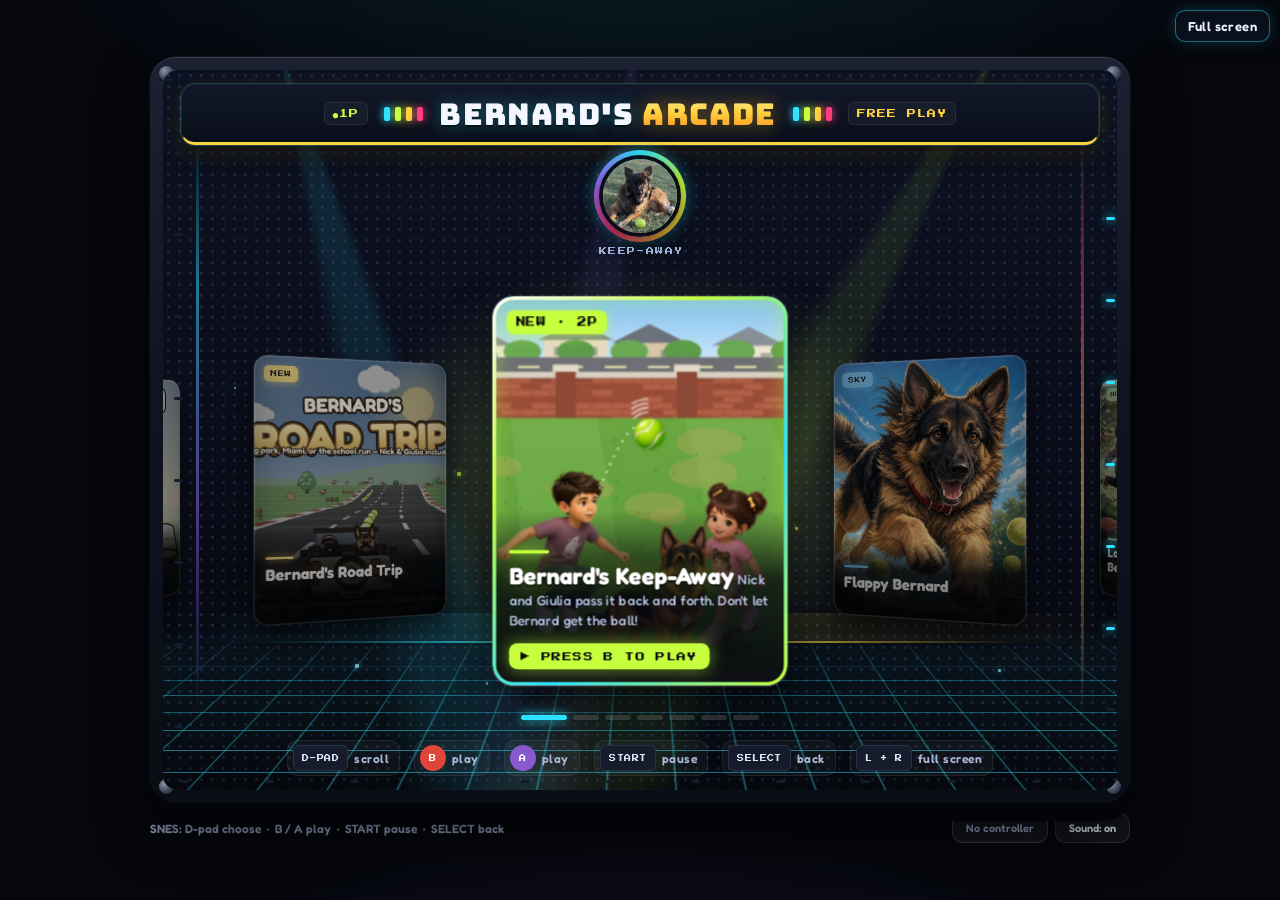
==== commit 122b4686: "Road Trip: a bigger, longer bridge ramp you drive up before the jump The unfinished bridge is now a " ====
--- a/index.html
+++ b/index.html
@@ -813,19 +813,21 @@
   rr(g, 160, 64, 66, 60, 8); fs(g, '#F4F4F2', C.out, 3); rr(g, 170, 72, 46, 26, 4); fs(g, '#9ED0F0', C.out, 2);
   g.save(); g.translate(86, 84); g.rotate(-0.2); ell(g, 0, 0, 74, 40); fs(g, ORANGE, C.out, 3); for (let i = -2; i <= 2; i++) { g.beginPath(); g.moveTo(i * 26 - 10, -38); g.quadraticCurveTo(i * 26 + 10, 0, i * 26 - 10, 38); g.strokeStyle = '#F8F8F8'; g.lineWidth = 6; g.stroke(); } g.restore();
 }
-function bridgeRamp(g) { // the end of an unfinished bridge, seen from behind: a concrete deck ramping up into the sky, rebar sticking out
-  for (const px of [30, 170]) { rr(g, px - 14, 100, 28, 80, 4); fs(g, '#9A9AA0', C.out, 2.5); }
-  g.beginPath(); g.moveTo(6, 180); g.lineTo(194, 180); g.lineTo(176, 40); g.lineTo(24, 40); g.closePath(); fs(g, '#B9B9BE', C.out, 3);
-  g.save(); g.beginPath(); g.moveTo(6, 180); g.lineTo(194, 180); g.lineTo(176, 40); g.lineTo(24, 40); g.closePath(); g.clip();
-  g.fillStyle = 'rgba(0,0,0,.08)'; for (let y = 50; y < 180; y += 18) g.fillRect(0, y, 200, 3);
-  g.fillStyle = '#F2F2F2'; for (let y = 54; y < 176; y += 26) g.fillRect(96, y, 8, 14);
-  g.restore();
-  // yellow-and-black edges so you can see it coming
-  for (const s of [-1, 1]) { g.save(); g.beginPath(); if (s < 0) { g.moveTo(6, 180); g.lineTo(20, 180); g.lineTo(36, 40); g.lineTo(24, 40); } else { g.moveTo(194, 180); g.lineTo(180, 180); g.lineTo(164, 40); g.lineTo(176, 40); } g.closePath(); fs(g, '#FFD21A', C.out, 2); g.clip(); g.fillStyle = '#1A1A1C'; for (let y = 30; y < 190; y += 22) { g.beginPath(); g.moveTo(0, y); g.lineTo(200, y - 40); g.lineTo(200, y - 30); g.lineTo(0, y + 10); g.closePath(); g.fill(); } g.restore(); }
-  // rebar poking out of the unfinished top edge
-  g.strokeStyle = '#8A4A2A'; g.lineWidth = 3; for (let x = 32; x < 172; x += 14) { g.beginPath(); g.moveTo(x, 42); g.lineTo(x + (x % 28 ? 3 : -3), 18 + (x % 3) * 4); g.stroke(); }
-  rr(g, 60, 6, 80, 22, 5); fs(g, ORANGE, C.out, 2); textO(g, 'BRIDGE OUT', 100, 17, 11, '#1A1A1C', null, 'center', 0);
-}
+// The unfinished bridge is a long ramp built from slabs, one per road segment, each a little taller than the last.
+// Seen from behind, the nearer (lower) slabs cover the bottoms of the farther ones, so the deck reads as one rising slope.
+const RAMP_LEN = 40, RAMP_H = 560, RAMP_WW = 760, RAMP_HEAD = 46;
+function rampSlab(g, hpx, top) { // hpx: how tall this slab stands, in design px (200 px wide); top: the last slab, with rebar and the sign
+  const y0 = RAMP_HEAD, y1 = RAMP_HEAD + hpx;
+  rr(g, 2, y0, 196, y1 - y0 + 2, 3); fs(g, '#A9A9AE', C.out, 2.5);
+  g.fillStyle = 'rgba(0,0,0,.10)'; for (let y = y0 + 22; y < y1; y += 16) g.fillRect(4, y, 192, 2);
+  // the deck you drive on: a lighter lip along the top with a lane dash
+  rr(g, 2, y0, 196, 14, 3); fs(g, '#D2D2D6', C.out, 2); g.fillStyle = '#F2F2F2'; g.fillRect(92, y0 + 4, 16, 6);
+  // hazard stripes down both edges
+  for (const x of [2, 184]) { g.save(); g.beginPath(); g.rect(x, y0, 14, y1 - y0); g.clip(); g.fillStyle = '#FFD21A'; g.fillRect(x, y0, 14, y1 - y0); g.fillStyle = '#1A1A1C'; for (let y = y0 - 20; y < y1 + 20; y += 20) { g.beginPath(); g.moveTo(x, y + 14); g.lineTo(x + 14, y); g.lineTo(x + 14, y + 8); g.lineTo(x, y + 22); g.closePath(); g.fill(); } g.restore(); g.strokeStyle = C.out; g.lineWidth = 2; g.strokeRect(x, y0, 14, y1 - y0); }
+  if (top) { g.strokeStyle = '#8A4A2A'; g.lineWidth = 3; for (let x = 24; x < 180; x += 14) { g.beginPath(); g.moveTo(x, y0 + 2); g.lineTo(x + (x % 28 ? 3 : -3), y0 - 22 + (x % 3) * 4); g.stroke(); } rr(g, 56, 2, 88, 22, 5); fs(g, ORANGE, C.out, 2); textO(g, 'BRIDGE OUT', 100, 13, 11, '#1A1A1C', null, 'center', 0); }
+}
+const rampSlabPx = k => Math.max(6, Math.round((k + 1) / RAMP_LEN * RAMP_H * 200 / RAMP_WW));
+const rampSprite = k => sprite('rampSlab' + k, 200, RAMP_HEAD + rampSlabPx(k) + 2, RAMP_WW, g => rampSlab(g, rampSlabPx(k), k === RAMP_LEN - 1));
 /* ---- THE AIRPORT EXIT: the family plane, the airfield and the sky ---- */
 // Tita on foot, for the scenes where the family walks between the Jeep, the boat and the plane (feet at y + 54)
 function drawTitaWalk(g, x, y, s, run) {
@@ -1188,7 +1190,7 @@
   SPR.skyRing = sprite('skyRing', 200, 200, 1100, drawSkyRing); SPR.skyCloud = sprite('skyCloud', 220, 130, 2600, drawSkyCloud); SPR.geese = sprite('geese', 180, 100, 900, drawGeese); SPR.hotBalloon = sprite('hotBalloon', 200, 190, 1300, drawHotAirBalloon);
   SPR.signRoadWork = sprite('signRoadWork', 142, 240, 640, signRoadWork); SPR.signLaneClosed = sprite('signLaneClosed', 180, 240, 900, signLaneClosed); SPR.arrowBoard = sprite('arrowBoard', 180, 186, 900, arrowBoard);
   SPR.barrel = sprite('barrel', 80, 120, 260, barrel); SPR.barricade = sprite('barricade', 200, 136, 700, barricade); SPR.worker = sprite('worker', 100, 160, 420, g => worker(g, false)); SPR.workerStop = sprite('workerStop', 112, 160, 470, g => worker(g, true));
-  SPR.excavator = sprite('excavator', 240, 205, 1900, excavator); SPR.bulldozer = sprite('bulldozer', 230, 178, 1800, bulldozer); SPR.cementMixer = sprite('cementMixer', 240, 185, 1900, cementMixer); SPR.bridgeRamp = sprite('bridgeRamp', 200, 186, 760, bridgeRamp);
+  SPR.excavator = sprite('excavator', 240, 205, 1900, excavator); SPR.bulldozer = sprite('bulldozer', 230, 178, 1800, bulldozer); SPR.cementMixer = sprite('cementMixer', 240, 185, 1900, cementMixer);
   SPR.police0 = sprite('police0', 160, 120, 560, g => drawPoliceCar(g, 0)); SPR.police1 = sprite('police1', 160, 120, 560, g => drawPoliceCar(g, 1)); SPR.officer = sprite('officer', 92, 162, 300, drawOfficer);
   SPR.dock = sprite('dock', 260, 120, 1500, drawDock); SPR.marina = sprite('marina', 420, 240, 3400, drawMarina); SPR.signMarina = sprite('signMarina', 200, 220, 700, drawSignMarina);
   SPR.b1 = sprite('b1', 160, 420, 1500, g => building(g, 160, 420, '#5A4C7A', '#FFD98A', true));
@@ -1559,7 +1561,7 @@
 let airportFork = null, AIR = {};
 // ROAD WORK: a long straight where the right lane is closed off for an unfinished bridge. Stay left and pass the
 // crew, or smash through the cones and the barricade and launch off the bridge ramp.
-let WORK = [], workYelled = 0;
+let WORK = [], workYelled = 0, onRamp = null, rampLift = 0;
 function workZone() {
   const a = segments.length; straight(LEN.long); straight(LEN.long);
   for (let k = a; k < segments.length; k++) segments[k].work = true;
@@ -1606,9 +1608,9 @@
     addSprite(w.from + 250, 'excavator', 2.1, { solid: 1 }); addSprite(w.from + 300, 'workerStop', 1.25, { solid: 1, worker: 1 }); addSprite(w.from + 320, 'bulldozer', 2.2, { solid: 1 });
     addSprite(w.from + 360, 'worker', 1.3, { solid: 1, worker: 1 }); addSprite(w.from + 380, 'cementMixer', 2.1, { solid: 1 }); addSprite(w.ramp - 30, 'workerStop', 1.2, { solid: 1, worker: 1 });
     addSprite(w.ramp - 24, 'barricade', lane, { cone: 1, barricade: 1 });
-    addSprite(w.ramp, 'bridgeRamp', lane, { jumpRamp: 1 });
+    for (let k = 0; k < RAMP_LEN; k++) segments[w.ramp + k].sprites.push({ s: rampSprite(k), offset: lane, key: 'rampSlab', rampSec: 1 });
     for (let k = w.ramp + 60; k < w.to - 10; k += 5) addSprite(k, 'cone', edge, { cone: 1 });
-    for (let k = w.ramp + 20; k < w.to; k += 9) addSprite(k, 'barrel', 1.15, { cone: 1 });
+    for (let k = w.ramp + 6; k < w.to; k += 9) addSprite(k, 'barrel', 1.2, { cone: 1 });
   }
 }
 function buildAirport() { // the AIRPORT branch: the airfield, a long flight, then the runway and back in the Jeep
@@ -1973,7 +1975,7 @@
   ctx.fillStyle = 'rgba(220,235,255,' + (0.5 * rain).toFixed(3) + ')';
   for (let i = 0; i < 18 * rain; i++) { const d = DROPS[i + 100], ph = (time * 3 + d.v * 7) % 1; ell(ctx, d.x * W, H * 0.62 + d.y * H * 0.36, 4 + ph * 8, 1.5 + ph * 2); ctx.fill(); }
 }
-function startGame() { Music.play(route.id === 2 ? 0 : route.id); Music.duck(1); Radio.show(); ride = 'jeep'; swapScene = null; pupCups = 0; pup = null; storyKids = false; scene = null; slush = null; slushScore = 0; boat = false; skiers = 0; air = null; airJumps = 0; skisGot = 0; marinaNoticed = false; bannerOverride = null; rain = 0; rainTrip = 0; rainSaid = 0; rainOn = false; bridgeJumps = 0; workYelled = 0; plane = false; flyAlt = 0.5; rings = 0; airportNoticed = false; buildTrack(); position = 0; speed = 0; playerX = 0; steer = 0; score = 0; balls = 0; timer = route.time || TUNE.startTime; timerAcc = 0; stage = 0; stageBanner = 150; boostMeter = 0; boosting = 0; dizzy = 0; bubble = null; titaBubble = { text: route.story ? 'School\'s out in 10 minutes. ¡Vamos!' : '¡Vamos, Bernard!', life: 180 }; passes = 0; particles = []; texts = []; state = 'intro'; introTimer = 0; }
+function startGame() { Music.play(route.id === 2 ? 0 : route.id); Music.duck(1); Radio.show(); ride = 'jeep'; swapScene = null; pupCups = 0; pup = null; storyKids = false; scene = null; slush = null; slushScore = 0; boat = false; skiers = 0; air = null; airJumps = 0; skisGot = 0; marinaNoticed = false; bannerOverride = null; rain = 0; rainTrip = 0; rainSaid = 0; rainOn = false; bridgeJumps = 0; workYelled = 0; onRamp = null; rampLift = 0; plane = false; flyAlt = 0.5; rings = 0; airportNoticed = false; buildTrack(); position = 0; speed = 0; playerX = 0; steer = 0; score = 0; balls = 0; timer = route.time || TUNE.startTime; timerAcc = 0; stage = 0; stageBanner = 150; boostMeter = 0; boosting = 0; dizzy = 0; bubble = null; titaBubble = { text: route.story ? 'School\'s out in 10 minutes. ¡Vamos!' : '¡Vamos, Bernard!', life: 180 }; passes = 0; particles = []; texts = []; state = 'intro'; introTimer = 0; }
 function quitToArcade() { if (typeof window.BRT.onQuit === 'function') { stop(); window.BRT.onQuit(); } else goTitle(); }
 function say(text, who = 'b') { if (who === 'b') bubble = { text, life: 90 }; else titaBubble = { text, life: 110 }; }
 function floatText(x, y, str, color = C.cream) { texts.push({ x, y, str, color, life: 50 }); }
@@ -2043,12 +2045,26 @@
   if (segNow.forkId !== undefined) { const f = forks[segNow.forkId]; if (f && !f.chosen) { f.chosen = playerX >= 0 ? 'R' : 'L'; const name = f.chosen === 'R' ? f.rightName : f.leftName, dirtPick = f.offroadSide === f.chosen; if (f.chosen === 'R') position += (f.R0 - f.L0) * TUNE.segLen; if (f.marina && f.chosen === 'L') rainOn = true; floatText(W / 2, 230, (f.chosen === 'R' ? '▶ ' : '◀ ') + name, C.gold); say(dirtPick ? pick(['OFF-ROAD!! BUMPY!!', 'DIRT!! YES!!', 'ZOOM ZOOM!!']) : pick(['This way!', 'Smooth road!'])); titaBubble = { text: dirtPick ? 'Hold on, everybody!' : name + ', here we go.', life: 130 }; sfx.check(); } }
   if (segNow.jumpDelta) position += segNow.jumpDelta * TUNE.segLen;
   for (const w of WORK) if (segNow.index > w.from + 200 && segNow.index < w.ramp && playerX > 0.42 && workYelled !== w.from) { workYelled = w.from; floatText(W / 2 + 170, 200, 'HEY!! STOP!! LANE CLOSED!!', '#FF9A3A'); sfx.whistle(); titaBubble = { text: '¡Bernard, NO! The lane is closed!', life: 150 }; say(pick(['Ooh, a RAMP!!', 'Faster, Tita!!'])); }
-  if (air) { air.t += dt; const pAir = clamp(air.t / air.dur, 0, 1); air.h = Math.sin(pAir * Math.PI) * air.peak; if (frame % 3 === 0 && pAir < 0.4) dust(W / 2 + rnd(-40, 40), H - 30, 1, 'rgba(255,255,255,.7)');
+  // the bridge ramp: enter at the bottom of the closed lane, climb it, and fly off the top. Jump height depends on speed.
+  rampLift = 0;
+  for (const w of WORK) {
+    const prog = (position + playerZ - w.ramp * TUNE.segLen) / (RAMP_LEN * TUNE.segLen); if (prog < 0 || air) continue;
+    const inLane = overlap(rx, playerW, 0.66, RAMP_WW / TUNE.roadW, 0.9), pxPer = camDepth / playerZ * (W / 2);
+    if (onRamp !== w) { if (prog >= 1 || !inLane) continue;
+      if (prog < 0.3) { onRamp = w; sfx.boost(); floatText(W / 2 + 170, 190, 'NOOOOO!!', '#FF9A3A'); say(pick(['UP WE GO!!', 'RAMP!! RAMP!!', 'FASTER!!'])); titaBubble = { text: '¡AY, DIOS MÍO! HOLD ON!', life: 130 }; }
+      else { playerX -= 0.3; speed *= 0.7; crash('bump'); continue; } }  // the side of the ramp is a wall
+    const lift = clamp(prog, 0, 1) * RAMP_H * pxPer;
+    if (prog >= 1) { onRamp = null; air = { t: 0, dur: 1.1 + speedPct * 0.9, peak: 50 + speedPct * 170, h: lift, base: lift, kind: 'jump' }; speed = Math.min(maxNow, speed + TUNE.maxSpeed * 0.1); sfx.boost(); say(pick(['WE\'RE FLYING!!', 'LOOK AT ME!!', 'WHEEEEE!!'])); }
+    else if (!inLane) { onRamp = null; air = { t: 0, dur: 0.35 + prog * 0.4, peak: 0, h: lift, base: lift, kind: 'drop' }; }
+    else { rampLift = lift; bounce = rnd(-1, 1) * 1.5 * speedPct; }
+  }
+  if (air) { air.t += dt; const pAir = clamp(air.t / air.dur, 0, 1); air.h = (air.base || 0) * (1 - pAir) + Math.sin(pAir * Math.PI) * air.peak; if (frame % 3 === 0 && pAir < 0.4) dust(W / 2 + rnd(-40, 40), H - 30, 1, 'rgba(255,255,255,.7)');
     if (air.t >= air.dur && air.kind === 'jump') { // back down on the far side of the bridge: sparks everywhere
       air = null; bridgeJumps++; bounce = 12; dizzy = 0.3; sfx.crash(); sfx.check(); score += 500; floatText(W / 2, 250, 'BRIDGE JUMP!  +500', C.gold); say(pick(['AGAIN!! AGAIN!!', 'BEST. DAY. EVER.', 'I CAN FLY!!'])); titaBubble = { text: pick(['Everybody okay?? ¡Ay!', 'My heart!!', 'Never again. Okay… maybe again.']), life: 150 };
       for (let q = 0; q < 46; q++) particles.push({ x: W / 2 + rnd(-140, 140), y: H - 26, vx: rnd(-7, 7), vy: rnd(-10, -2), life: 26 + rnd(0, 14), max: 40, r: 2 + rnd(0, 3), color: pick(['#FFE680', '#FFB53A', '#FF7A1A', '#FFFFFF']), type: 'drop' });
       for (let q = 0; q < 14; q++) particles.push({ x: W / 2 + rnd(-120, 120), y: H - 30, vx: rnd(-2, 2), vy: rnd(-2, 0), life: 30, max: 30, r: 10 + rnd(0, 10), color: 'rgba(180,170,160,.6)', type: 'dust' });
     }
+    else if (air.t >= air.dur && air.kind === 'drop') { air = null; bounce = 7; sfx.bump(); }
     else if (air.t >= air.dur) { air = null; airJumps++; bounce = 6; sfx.splash(); score += 200; floatText(W / 2, 260, 'BIG AIR! +200', '#9EE8FF'); say(pick(['WHEEE!!', 'AGAIN!! AGAIN!!', 'I CAN FLY!!'])); titaBubble = { text: pick(['¡Ay, Dios!', 'Everybody okay??', 'My hair!']), life: 110 }; for (let q = 0; q < 26; q++) particles.push({ x: W / 2 + rnd(-150, 150), y: H - 30, vx: rnd(-4, 4), vy: rnd(-9, -3), life: 32, max: 32, r: 4 + rnd(0, 4), color: 'rgba(230,245,255,.85)', type: 'drop' }); } }
   // roadside collisions + pickups across the segments we cross this frame
   const stepSegs = Math.max(1, Math.ceil(speed * dt / TUNE.segLen));
@@ -2058,7 +2074,7 @@
       const sp = seg.sprites[i], sw = sp.s.ww / TUNE.roadW;
       if (plane) { airHit(seg, i, sp, sw, k); continue; }
       if (sp.cone) { if (!sp.knocked && !air && k === 0 && overlap(rx, playerW, sp.offset, sw, 0.8)) { knockOver(sp, 'tumble', sp.offset); if (sp.barricade) { floatText(W / 2 + 160, 210, 'STOOOP!!', '#FF9A3A'); sfx.crash(); bounce = 8; say(pick(['BRIDGE!! BRIDGE!!', 'WHEEE!!'])); } } continue; }
-      if (sp.jumpRamp) { if (!air && k === 0 && overlap(rx, playerW, sp.offset, sw, 0.9)) { air = { t: 0, dur: 1.2 + speedPct * 1.0, peak: 120 + speedPct * 260, h: 0, kind: 'jump' }; speed = Math.min(maxNow, speed + TUNE.maxSpeed * 0.1); sfx.boost(); floatText(W / 2 + 170, 190, 'NOOOOO!!', '#FF9A3A'); say(pick(['WE\'RE FLYING!!', 'LOOK AT ME!!', 'WHEEEEE!!'])); titaBubble = { text: '¡AY, DIOS MÍO! HOLD ON!', life: 130 }; } continue; }
+      if (sp.rampSec) continue;
       if (sp.pickup) { if (overlap(playerX, playerW, sp.offset, sw, 1)) { seg.sprites.splice(i, 1); collect(sp.pickup); } continue; }
       if (sp.puddle) { if (!sp.hitDone && overlap(playerX, playerW, sp.offset, sw, 0.8)) { sp.hitDone = true; speed *= 0.93; sfx.splash(); for (let q = 0; q < 10; q++) particles.push({ x: W / 2 + rnd(-60, 60), y: H - 60, vx: rnd(-3, 3), vy: rnd(-6, -2), life: 28, max: 28, r: 4, color: 'rgba(120,90,60,.8)', type: 'drop' }); say(pick(['Splash!', 'Muddy!'])); setTimeout(() => sp.hitDone = false, 1500); } continue; }
       if (sp.finish) { if (!sp.done) { sp.done = true; finishRun(); } continue; }
@@ -2418,7 +2434,7 @@
       if (sp.police) { drawSprite(SPR['police' + (Math.floor(time * 5) % 2)], scale, sx, sy, 0, -1, seg.clip); continue; }
       let bobY = 0; if (sp.pickup) bobY = -Math.abs(Math.sin(time * 4 + seg.index)) * 14 * scale * 1000;
       if (sp.air) { drawSprite(sp.s, scale, sx, sy + bobY, -0.5, -0.5, 0); continue; }
-      drawSprite(sp.s, scale, sx, sy + bobY, sp.pickup || sp.puddle || sp.finish || sp.arch || sp.obstacle || sp.ramp ? -0.5 : (sp.offset < 0 ? -1 : 0), -1, seg.clip);
+      drawSprite(sp.s, scale, sx, sy + bobY, sp.pickup || sp.puddle || sp.finish || sp.arch || sp.obstacle || sp.ramp || sp.rampSec ? -0.5 : (sp.offset < 0 ? -1 : 0), -1, seg.clip);
     }
   }
   // player
@@ -2427,8 +2443,8 @@
   const sceneOut = state === 'scene' && scene && (scene.kind === 'marina' || scene.kind === 'dock' || scene.kind === 'airport' || scene.kind === 'landing') && scene.t > 1.4;
   const js = plane ? planeSprite(steerIdx, earFrame, boosting > 0 ? 1 : 0, storyKids, sceneOut) : boat ? boatSprite(steerIdx, earFrame, dizzy > 0 ? 1 : 0, docking ? 0 : Math.max(0, 2 - skiers), boosting > 0 ? 1 : 0, sceneOut || (!docking && skiers >= 3), sceneOut) : rideSprite(steerIdx, earFrame, inp.brake && speed > 0, boosting > 0, dizzy > 0, 0, 0, !!(route.story && storyKids) && !docking, sceneOut);
   const scale = camDepth / playerZ; const destW = js.ww * scale * (W / 2), destH = destW * js.h / js.w;
-  const airH = air ? air.h : 0, jx = W / 2 - destW / 2, jy = H - destH - 8 + bounce - airH;
-  if (airH > 0) { ell(ctx, W / 2, H - 20, destW * 0.42 * (1 - airH / 500), 10); fs(ctx, 'rgba(0,40,80,.28)', null); }
+  const airH = air ? air.h : 0, jx = W / 2 - destW / 2, jy = H - destH - 8 + bounce - airH - (state === 'playing' ? rampLift : 0);
+  if (airH > 0) { ell(ctx, W / 2, H - 20, destW * 0.42 * Math.max(0.25, 1 - airH / 500), 10); fs(ctx, 'rgba(0,40,80,.28)', null); }
   if (boosting > 0) { const gl = ctx.createRadialGradient(W / 2, jy + destH * 0.6, 20, W / 2, jy + destH * 0.6, destW * 0.8); gl.addColorStop(0, 'rgba(255,200,80,.35)'); gl.addColorStop(1, 'rgba(255,200,80,0)'); ctx.fillStyle = gl; ctx.fillRect(jx - 150, jy - 100, destW + 300, destH + 200); }
   if (airH > 0) { const pAir = clamp(air.t / air.dur, 0, 1); ctx.save(); ctx.translate(W / 2, jy + destH / 2); ctx.rotate(Math.sin(pAir * Math.PI * 2) * -0.1); ctx.drawImage(js.c, -destW / 2, -destH / 2, destW, destH); ctx.restore(); }
   else if (plane) { const lift = flyLiftAt(findSegment(position + playerZ).index); if (lift < 0.9) { ell(ctx, W / 2, H - 14, destW * 0.45 * (1 - lift * 0.8), 10 * (1 - lift * 0.8)); fs(ctx, 'rgba(0,0,0,' + (0.3 * (1 - lift)) + ')', null); } ctx.save(); ctx.translate(W / 2, jy + destH / 2 + Math.sin(time * 2.2) * 4 * lift); ctx.rotate(steer * 0.14); ctx.drawImage(js.c, -destW / 2, -destH / 2, destW, destH); ctx.restore(); }
@@ -2436,8 +2452,9 @@
   if (boat && skiers > 0 && !(state === 'scene' && scene && scene.kind === 'dock')) drawSkiers(jy + destH * 0.9, airH);
   // speech bubbles
   // speech bubbles sit low, beside the Jeep, so they never cover the road ahead
-  if (bubble) drawBubble(bubble.text, W / 2 + destW / 2 + 16, jy + destH * 0.45, bubble.life, '#FFF', 1);
-  if (titaBubble) drawBubble(titaBubble.text, W / 2 - destW / 2 - 16, jy + destH * 0.45, titaBubble.life, '#FFE9F0', -1);
+  const by = Math.max(232, jy + destH * 0.45); // in the air the bubbles stop below the HUD panels instead of riding up into them
+  if (bubble) drawBubble(bubble.text, W / 2 + destW / 2 + 16, by, bubble.life, '#FFF', 1);
+  if (titaBubble) drawBubble(titaBubble.text, W / 2 - destW / 2 - 16, by, titaBubble.life, '#FFE9F0', -1);
   return { pal, playerY };
 }
 // where each skier rides, in px from the centre of the boat: Nick and Giulia on either side, Bernard out wide on his own
@@ -2854,7 +2871,7 @@
 function stop() { running = false; cancelAnimationFrame(raf); Music.stop(); Audio_.engineSet(0, false); Audio_.sirenSet(0, 0); window.removeEventListener('keydown', onKeyDown); window.removeEventListener('keyup', onKeyUp); window.removeEventListener('blur', onBlur); document.removeEventListener('visibilitychange', onVis); window.removeEventListener('gamepadconnected', onGpc); }
 const onVis = () => { if (document.hidden && state === 'playing') { state = 'paused'; setMenu(['Resume', 'Restart Trip', 'Quit to Arcade']); Audio_.engineSet(0, false); } };
 const onGpc = () => { Audio_.init(); Audio_.engineOn(); };
-window.BRT = { start, stop, onQuit: null, get state() { return state; }, teleport(segIndex) { position = segIndex * TUNE.segLen; playerX = 0; }, cheat(v) { speed = v; }, stageStarts() { return stageStarts.concat([segments.length]); }, stops() { return stops.map(q => q.n); }, swaps() { return swaps.map(q => q.n); }, ride() { return ride; }, events() { return events.map(q => ({ kind: q.kind, n: q.n })); }, forks() { return forks.map(f => ({ decision: f.decision, L0: f.L0, Lb: f.Lb, L1: f.L1, R0: f.R0, Rb: f.Rb, R1: f.R1, off: f.offroadSide, chosen: f.chosen })); }, routeId() { return route.id; }, setRoute(i) { route = ROUTES[i]; STAGES = route.stages; }, setX(x) { playerX = x; }, lake() { return Object.assign({ boat, skiers, air: !!air, airJumps, skisGot, fork: marinaFork && { decision: marinaFork.decision, chosen: marinaFork.chosen } }, LAKE); }, skipScene() { if (state === 'scene') scene.t = 99; if (state === 'slush' && slush) { slush.phase = 'done'; slush.t = 99; } }, lakeItems() { const out = []; if (LAKE.from === undefined) return out; for (let n = LAKE.from; n < LAKE.to; n++) for (const sp of segments[n].sprites) if (sp.ramp || sp.pickup === 'skis' || sp.obstacle) out.push({ n, key: sp.key, offset: sp.offset }); return out; }, setBoat(v) { boat = v; }, airport() { return Object.assign({ plane, flyAlt, rings, lift: flyLiftAt(findSegment(position + playerZ).index), fork: airportFork && { decision: airportFork.decision, chosen: airportFork.chosen } }, AIR); }, setPlane(v) { plane = v; }, weather() { return { rain: +rain.toFixed(2), rainTrip: Math.round(rainTrip), bow: +rainbowAmt().toFixed(2) }; }, setRainTrip(v) { rainTrip = v; }, police() { return { stops: POLICE, vol: +sirenVol.toFixed(3), gain: Audio_.sirenGain ? +Audio_.sirenGain.gain.value.toFixed(4) : null, freq: Audio_.siren ? Math.round(Audio_.siren.frequency.value) : null }; }, radio() { return { idx: Radio.idx, title: Radio.st().title, wanted: Radio.wanted, chip: Music.on, duck: Radio.duckV, chipT: Radio.chipT, el: Radio.el ? { src: Radio.el.src.split('/').pop(), paused: Radio.el.paused, t: +Radio.el.currentTime.toFixed(2), vol: +Radio.el.volume.toFixed(2), muted: Radio.el.muted, dur: Radio.el.duration } : null }; }, radioEl() { return Radio.el; }, sound(v) { Audio_.on = v; }, rainOn() { return rainOn; }, work() { return { zones: WORK, bridgeJumps, air: !!air }; }, setAlt(v) { flyAlt = v; }, setSkiers(v) { skiers = v; }, setSpeed(v) { speed = v; }, dbg() { const sg = findSegment(position + playerZ); return { playerX: +playerX.toFixed(3), seg: sg.index, merge: sg.merge || null, mp: sg.mp1, mergeShift: mergeShift(sg, ((position + playerZ) % TUNE.segLen) / TUNE.segLen), speed: Math.round(speed), state, dizzy: +dizzy.toFixed(2), boat, skiers, airJumps }; }, wrecks() { return cars.filter(c => c.wreck).map(c => ({ seg: Math.floor(c.z / TUNE.segLen), offset: +c.offset.toFixed(2), t: +c.wreck.t.toFixed(2), speed: Math.round(c.speed) })); }, firstCar() { let b = null; for (const c of cars) if (!b || c.z < b.z) b = c; return { seg: Math.floor(b.z / TUNE.segLen), offset: b.offset, kind: b.kind }; } };
+window.BRT = { start, stop, onQuit: null, get state() { return state; }, teleport(segIndex) { position = segIndex * TUNE.segLen; playerX = 0; }, cheat(v) { speed = v; }, stageStarts() { return stageStarts.concat([segments.length]); }, stops() { return stops.map(q => q.n); }, swaps() { return swaps.map(q => q.n); }, ride() { return ride; }, events() { return events.map(q => ({ kind: q.kind, n: q.n })); }, forks() { return forks.map(f => ({ decision: f.decision, L0: f.L0, Lb: f.Lb, L1: f.L1, R0: f.R0, Rb: f.Rb, R1: f.R1, off: f.offroadSide, chosen: f.chosen })); }, routeId() { return route.id; }, setRoute(i) { route = ROUTES[i]; STAGES = route.stages; }, setX(x) { playerX = x; }, lake() { return Object.assign({ boat, skiers, air: !!air, airJumps, skisGot, fork: marinaFork && { decision: marinaFork.decision, chosen: marinaFork.chosen } }, LAKE); }, skipScene() { if (state === 'scene') scene.t = 99; if (state === 'slush' && slush) { slush.phase = 'done'; slush.t = 99; } }, lakeItems() { const out = []; if (LAKE.from === undefined) return out; for (let n = LAKE.from; n < LAKE.to; n++) for (const sp of segments[n].sprites) if (sp.ramp || sp.pickup === 'skis' || sp.obstacle) out.push({ n, key: sp.key, offset: sp.offset }); return out; }, setBoat(v) { boat = v; }, airport() { return Object.assign({ plane, flyAlt, rings, lift: flyLiftAt(findSegment(position + playerZ).index), fork: airportFork && { decision: airportFork.decision, chosen: airportFork.chosen } }, AIR); }, setPlane(v) { plane = v; }, weather() { return { rain: +rain.toFixed(2), rainTrip: Math.round(rainTrip), bow: +rainbowAmt().toFixed(2) }; }, setRainTrip(v) { rainTrip = v; }, police() { return { stops: POLICE, vol: +sirenVol.toFixed(3), gain: Audio_.sirenGain ? +Audio_.sirenGain.gain.value.toFixed(4) : null, freq: Audio_.siren ? Math.round(Audio_.siren.frequency.value) : null }; }, radio() { return { idx: Radio.idx, title: Radio.st().title, wanted: Radio.wanted, chip: Music.on, duck: Radio.duckV, chipT: Radio.chipT, el: Radio.el ? { src: Radio.el.src.split('/').pop(), paused: Radio.el.paused, t: +Radio.el.currentTime.toFixed(2), vol: +Radio.el.volume.toFixed(2), muted: Radio.el.muted, dur: Radio.el.duration } : null }; }, radioEl() { return Radio.el; }, sound(v) { Audio_.on = v; }, rainOn() { return rainOn; }, work() { return { zones: WORK, bridgeJumps, air: !!air, airH: air ? Math.round(air.h) : 0, onRamp: !!onRamp, lift: Math.round(rampLift), rampLen: RAMP_LEN }; }, setAlt(v) { flyAlt = v; }, setSkiers(v) { skiers = v; }, setSpeed(v) { speed = v; }, dbg() { const sg = findSegment(position + playerZ); return { playerX: +playerX.toFixed(3), seg: sg.index, merge: sg.merge || null, mp: sg.mp1, mergeShift: mergeShift(sg, ((position + playerZ) % TUNE.segLen) / TUNE.segLen), speed: Math.round(speed), state, dizzy: +dizzy.toFixed(2), boat, skiers, airJumps }; }, wrecks() { return cars.filter(c => c.wreck).map(c => ({ seg: Math.floor(c.z / TUNE.segLen), offset: +c.offset.toFixed(2), t: +c.wreck.t.toFixed(2), speed: Math.round(c.speed) })); }, firstCar() { let b = null; for (const c of cars) if (!b || c.z < b.z) b = c; return { seg: Math.floor(b.z / TUNE.segLen), offset: b.offset, kind: b.kind }; } };
 
 if (location.hash === '#sprites') {
   buildSprites(); ctx.fillStyle = '#9fd'; ctx.fillRect(0, 0, W, H);
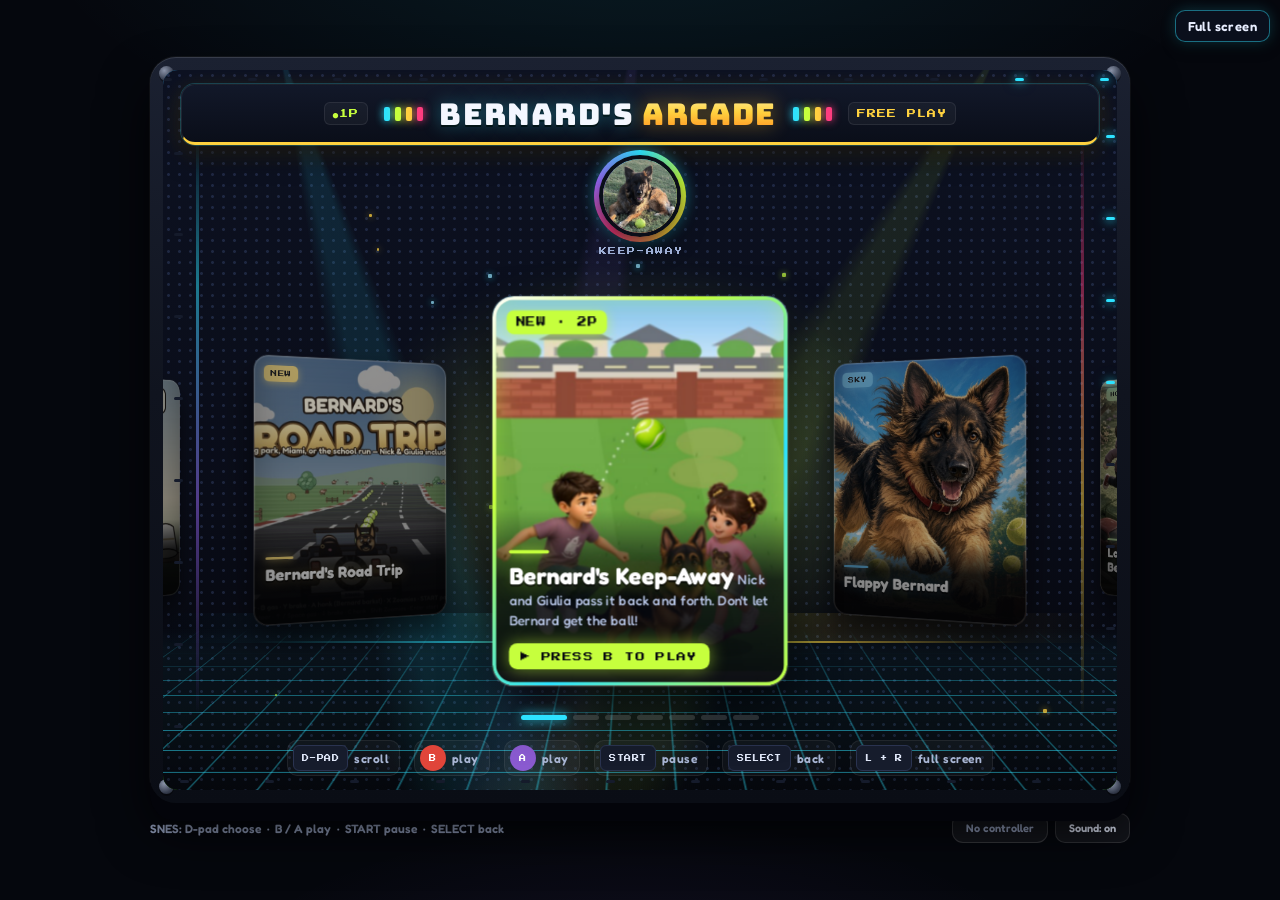
==== commit 12f4f724: "Road Trip: pick your game at Tinman Social, and a new Hoops machine - The Tinman stop opens a choice" ====
--- a/index.html
+++ b/index.html
@@ -1975,7 +1975,7 @@
   ctx.fillStyle = 'rgba(220,235,255,' + (0.5 * rain).toFixed(3) + ')';
   for (let i = 0; i < 18 * rain; i++) { const d = DROPS[i + 100], ph = (time * 3 + d.v * 7) % 1; ell(ctx, d.x * W, H * 0.62 + d.y * H * 0.36, 4 + ph * 8, 1.5 + ph * 2); ctx.fill(); }
 }
-function startGame() { Music.play(route.id === 2 ? 0 : route.id); Music.duck(1); Radio.show(); ride = 'jeep'; swapScene = null; pupCups = 0; pup = null; storyKids = false; scene = null; slush = null; slushScore = 0; boat = false; skiers = 0; air = null; airJumps = 0; skisGot = 0; marinaNoticed = false; bannerOverride = null; rain = 0; rainTrip = 0; rainSaid = 0; rainOn = false; bridgeJumps = 0; workYelled = 0; onRamp = null; rampLift = 0; plane = false; flyAlt = 0.5; rings = 0; airportNoticed = false; buildTrack(); position = 0; speed = 0; playerX = 0; steer = 0; score = 0; balls = 0; timer = route.time || TUNE.startTime; timerAcc = 0; stage = 0; stageBanner = 150; boostMeter = 0; boosting = 0; dizzy = 0; bubble = null; titaBubble = { text: route.story ? 'School\'s out in 10 minutes. ¡Vamos!' : '¡Vamos, Bernard!', life: 180 }; passes = 0; particles = []; texts = []; state = 'intro'; introTimer = 0; }
+function startGame() { Music.play(route.id === 2 ? 0 : route.id); Music.duck(1); Radio.show(); ride = 'jeep'; swapScene = null; pupCups = 0; pup = null; storyKids = false; scene = null; slush = null; slushScore = 0; tin = null; hoops = null; hoopsScore = 0; tinGame = null; boat = false; skiers = 0; air = null; airJumps = 0; skisGot = 0; marinaNoticed = false; bannerOverride = null; rain = 0; rainTrip = 0; rainSaid = 0; rainOn = false; bridgeJumps = 0; workYelled = 0; onRamp = null; rampLift = 0; plane = false; flyAlt = 0.5; rings = 0; airportNoticed = false; buildTrack(); position = 0; speed = 0; playerX = 0; steer = 0; score = 0; balls = 0; timer = route.time || TUNE.startTime; timerAcc = 0; stage = 0; stageBanner = 150; boostMeter = 0; boosting = 0; dizzy = 0; bubble = null; titaBubble = { text: route.story ? 'School\'s out in 10 minutes. ¡Vamos!' : '¡Vamos, Bernard!', life: 180 }; passes = 0; particles = []; texts = []; state = 'intro'; introTimer = 0; }
 function quitToArcade() { if (typeof window.BRT.onQuit === 'function') { stop(); window.BRT.onQuit(); } else goTitle(); }
 function say(text, who = 'b') { if (who === 'b') bubble = { text, life: 90 }; else titaBubble = { text, life: 110 }; }
 function floatText(x, y, str, color = C.cream) { texts.push({ x, y, str, color, life: 50 }); }
@@ -2190,9 +2190,111 @@
   if (kind === 'car') { sfx.crash(); dizzy = 1.2; say(pick(['YIPE!', 'Ruff!!', 'Whoa!'])); titaBubble = { text: pick(['¡Cuidado!', 'Oops!', 'Sorry!']), life: 90 }; bounce = 6; } else { sfx.bump(); dizzy = 0.6; say(pick(['Bonk!', 'Oof!'])); }
 }
 function finishRun() { Music.stop(); state = 'finish'; finishTimer = 0; if (route.story) { say('HOME!! HOME!! HOME!!'); } tally = { time: timer * 15, balls: balls * 10 + pupCups * 250, timeTotal: timer * 15, ballsTotal: balls * 10, cupsTotal: pupCups * 250, shown: 0 }; sfx.win(); say('WE MADE IT!!'); titaBubble = { text: '¡Llegamos!', life: 300 }; }
+/* ---- TINMAN SOCIAL: pick a game (Slush Rush or the basketball machine), then HOOPS itself ---- */
+let tin = null, hoops = null, hoopsScore = 0, tinGame = null;
+// any face button, Start, the gas / brake keys, the d-pad up / down or a tap. The radio's L / R are left alone.
+function gamePress() {
+  if (hit.gas || hit.brake || hit.horn || hit.boost || hit.start || hit.up || hit.down || hit.tap) return true;
+  for (let i = 0; i < pad.buttons.length; i++) if (pad.buttons[i] && !pad.prevButtons[i] && i !== padMap.radioPrev && i !== padMap.radioNext) return true;
+  return false;
+}
+function startTinGame(i) {
+  sfx.check(); tinGame = i === 0 ? 'slush' : 'hoops';
+  if (i === 0) { state = 'slush'; slush = { phase: 'intro', t: 0, round: 0, rounds: 6, marker: 0, dir: 1, speed: 1.15, result: null, total: 0, who: 'nic', cups: [] }; }
+  else { state = 'hoops'; hoops = { phase: 'intro', t: 0, left: HOOPS_TIME, x: 0, ph: 0, balls: [], total: 0, streak: 0, best: 0, made: 0, shots: 0, who: 'nic', cool: 0, flash: 0, msg: null, lastTick: 99 }; }
+}
+function updateTinPick(dt) {
+  const T = tin; T.t += dt; time += dt; frame++; updateFx();
+  if (hit.left || hit.right || hit.up || hit.down) { T.idx = 1 - T.idx; sfx.menu(); }
+  if (T.t < 0.35) return;
+  if (hit.tap) { startTinGame(touch.tapX < 0.5 ? 0 : 1); return; }
+  if (hit.gas || hit.start || hit.horn) startTinGame(T.idx);
+}
+const HOOPS_TIME = 30, HOOP_AMP = 190, HOOP_Y = 208, BALL_FLY = 0.55;
+function hoopXAt(ph) { return Math.sin(ph) * HOOP_AMP; }
+function updateHoops(dt) {
+  const S = hoops; S.t += dt; time += dt; frame++; updateFx(); if (S.flash > 0) S.flash -= dt; if (S.msg) { S.msg.life -= dt; if (S.msg.life <= 0) S.msg = null; }
+  if (S.phase === 'intro') { if (S.t > 3 || (S.t > 0.4 && gamePress())) { S.phase = 'play'; S.t = 0; sfx.ding(); } return; }
+  if (S.phase === 'done') { if (S.t > 3 || (S.t > 0.9 && gamePress())) { hoopsScore = S.total; score += S.total; state = 'playing'; Music.duck(1); timer += 20; floatText(W / 2, 250, 'HOOPS +' + S.total + ' · +20s', C.gold); say(pick(['SWISH!! SWISH!!', 'Can I chew the ball??'])); titaBubble = { text: 'Home before sunset, everybody!', life: 170 }; steer = 0; } return; }
+  // the hoop slides side to side, a little quicker as the clock runs down
+  S.ph += dt * (1.9 + (1 - S.left / HOOPS_TIME) * 1.5); S.x = hoopXAt(S.ph);
+  S.cool = Math.max(0, S.cool - dt);
+  if (S.left > 0 && S.cool <= 0 && gamePress()) { S.balls.push({ t: 0, who: S.who, state: 'fly', x: 0, vx: 0 }); S.cool = 0.32; S.shots++; S.who = S.who === 'nic' ? 'giulia' : 'nic'; Audio_.tone(300, 620, 0.16, 'triangle', 0.1); }
+  for (const b of S.balls) {
+    b.t += dt;
+    if (b.state === 'fly' && b.t >= BALL_FLY) {
+      const d = Math.abs(S.x);
+      if (d < 40) { // through the hoop
+        b.state = 'made'; b.t = 0; S.made++; S.streak++; S.best = Math.max(S.best, S.streak);
+        const bonus = Math.min(60, 20 * (S.streak - 1)), pts = 60 + bonus; S.total += pts; S.flash = 0.25;
+        S.msg = { text: (S.streak >= 3 ? 'ON FIRE!  ' : d < 14 ? 'SWISH!  ' : '') + '+' + pts + (bonus ? '  (streak x' + S.streak + ')' : ''), col: S.streak >= 3 ? '#FFB53A' : '#FFE680', life: 0.9 };
+        Audio_.noise(0.12, 0.1); Audio_.tone(880, 1320, 0.12, 'sine', 0.14); if (S.streak >= 3) Audio_.tone(1320, 1760, 0.14, 'sine', 0.1, 0.1);
+        sparkle(W / 2, HOOP_Y + 10, 10, '#FFE680'); if (S.streak === 3) say(pick(['WOOF!! THREE IN A ROW!!', 'ON FIRE!!']));
+      } else { b.state = 'miss'; b.t = 0; b.vx = (d < 78 ? (S.x > 0 ? -1 : 1) : (S.x > 0 ? 1 : -1) * 0.3) * 220; if (S.streak >= 3) say('Awww!!'); S.streak = 0;
+        if (d < 78) { S.msg = { text: 'OFF THE RIM!', col: '#FF8A8A', life: 0.7 }; Audio_.tone(190, 120, 0.12, 'square', 0.12); Audio_.tone(260, 150, 0.1, 'square', 0.08, 0.08); } else { S.msg = { text: 'AIR BALL', col: '#FFFFFF', life: 0.6 }; Audio_.tone(240, 120, 0.2, 'sine', 0.08); } }
+    }
+  }
+  S.balls = S.balls.filter(b => b.state === 'fly' || b.t < 0.6);
+  if (S.left > 0) { S.left = Math.max(0, S.left - dt); const sec = Math.ceil(S.left); if (sec <= 5 && sec < S.lastTick && sec > 0) { S.lastTick = sec; Audio_.tone(1000, 1000, 0.06, 'square', 0.08); } }
+  if (S.left <= 0 && !S.balls.some(b => b.state === 'fly')) { S.phase = 'done'; S.t = 0; S.balls = []; Audio_.tone(196, 196, 0.7, 'sawtooth', 0.12); Audio_.tone(147, 147, 0.7, 'square', 0.08); setTimeout(() => { if (state === 'hoops') sfx.win(); }, 750); }
+}
+function basketball(g, x, y, r, spin) {
+  ell(g, x, y, r, r); fs(g, '#F08A2A', C.out, Math.max(1.5, r * 0.12));
+  g.save(); g.beginPath(); g.arc(x, y, r, 0, TAU); g.clip(); g.translate(x, y); g.rotate(spin); g.strokeStyle = '#3A1E0E'; g.lineWidth = Math.max(1.2, r * 0.09);
+  g.beginPath(); g.moveTo(-r, 0); g.lineTo(r, 0); g.moveTo(0, -r); g.lineTo(0, r); g.stroke(); g.beginPath(); g.arc(-r * 1.25, 0, r, -1, 1); g.stroke(); g.beginPath(); g.arc(r * 1.25, 0, r, Math.PI - 1, Math.PI + 1); g.stroke(); g.restore();
+  ell(g, x - r * 0.35, y - r * 0.4, r * 0.22, r * 0.14); fs(g, 'rgba(255,255,255,.35)', null);
+}
+function arcadeRoom() { dim(0.62); const bg = ctx.createLinearGradient(0, 0, 0, H); bg.addColorStop(0, 'rgba(40,16,70,.9)'); bg.addColorStop(1, 'rgba(12,8,30,.95)'); ctx.fillStyle = bg; ctx.fillRect(0, 0, W, H); }
+function drawTinPick() {
+  const T = tin, cx = W / 2; arcadeRoom();
+  textO(ctx, 'TINMAN SOCIAL', cx, 58, 44, C.gold, C.out, 'center', 9);
+  textO(ctx, 'One game before we go home. Which one?', cx, 100, 17, C.cream, null, 'center', 0, 600);
+  [['SLUSH RUSH', 'Stop the pour at the fill line', '6 pours'], ['HOOPS', 'Time your shots at the moving hoop', '30 seconds']].forEach(([name, line, len], i) => {
+    const sel = T.idx === i, w = 330, h = 300, x = cx - w - 20 + i * (w + 40), y = 130, mx = x + w / 2, bob = sel ? Math.sin(time * 5) * 3 : 0;
+    rr(ctx, x, y + bob, w, h, 20); fs(ctx, sel ? 'rgba(43,26,16,.95)' : 'rgba(43,26,16,.6)', sel ? C.gold : 'rgba(242,193,78,.35)', sel ? 6 : 3);
+    ctx.save(); ctx.translate(0, bob); ctx.globalAlpha = sel ? 1 : 0.7;
+    if (i === 0) { slushCup(ctx, mx - 60, y + 172, 0.62, 0.74, SLUSH_FLAVORS[0][1]); slushCup(ctx, mx, y + 172, 0.7, 0.74, SLUSH_FLAVORS[2][1]); slushCup(ctx, mx + 60, y + 172, 0.62, 0.74, SLUSH_FLAVORS[4][1]); }
+    else { rr(ctx, mx - 62, y + 34, 124, 80, 6); fs(ctx, '#F4F4F2', C.out, 3); rr(ctx, mx - 24, y + 62, 48, 36, 3); fs(ctx, null, '#D8303A', 4); ell(ctx, mx, y + 122, 36, 9); fs(ctx, null, '#F2622A', 6); ctx.strokeStyle = 'rgba(255,255,255,.85)'; ctx.lineWidth = 2; for (let k = -3; k <= 3; k++) { ctx.beginPath(); ctx.moveTo(mx + k * 10, y + 126); ctx.lineTo(mx + k * 6, y + 160); ctx.stroke(); } basketball(ctx, mx + (sel ? Math.sin(time * 3) * 26 : 0), y + 92 - (sel ? Math.abs(Math.sin(time * 3)) * 26 : 0), 22, time * 2); }
+    textO(ctx, name, mx, y + 212, 32, sel ? C.gold : C.cream, C.out, 'center', 7);
+    textO(ctx, line, mx, y + 246, 15, C.cream, null, 'center', 0, 600); textO(ctx, len, mx, y + 270, 13, '#9EE8FF', null, 'center', 0, 600);
+    ctx.restore();
+  });
+  drawKid(ctx, 'nic', 62, 470, 1.0, 0); drawKid(ctx, 'giulia', W - 62, 470, 1.0, 0);
+  if (Math.floor(time * 2.5) % 2 === 0) textO(ctx, '◀ ▶ choose   ·   B / Enter to play   ·   or tap a game', cx, 478, 17, '#C9F24D', C.out, 'center', 4);
+}
+function drawHoops() {
+  const S = hoops, cx = W / 2; arcadeRoom();
+  // the machine: cabinet, cage, scoreboard
+  rr(ctx, cx - 300, 26, 600, 498, 22); fs(ctx, '#2A1846', C.out, 4); rr(ctx, cx - 284, 110, 568, 330, 12); fs(ctx, '#140A26', '#6E3FD0', 3);
+  ctx.strokeStyle = 'rgba(255,255,255,.07)'; ctx.lineWidth = 1.5; for (let x = cx - 270; x < cx + 284; x += 26) { ctx.beginPath(); ctx.moveTo(x, 112); ctx.lineTo(x, 438); ctx.stroke(); } for (let y = 126; y < 438; y += 26) { ctx.beginPath(); ctx.moveTo(cx - 282, y); ctx.lineTo(cx + 282, y); ctx.stroke(); }
+  rr(ctx, cx - 284, 38, 568, 62, 10); fs(ctx, '#0A0612', '#F2622A', 3);
+  const led = (lab, val, x, col) => { textO(ctx, lab, x, 54, 11, 'rgba(255,244,214,.7)', null, 'center', 0, 600); textO(ctx, val, x, 78, 28, col, null, 'center', 0); };
+  led('TIME', String(Math.ceil(S.phase === 'intro' ? HOOPS_TIME : S.left)), cx - 190, S.left <= 5 && S.phase === 'play' ? '#FF5A4A' : '#FFE680'); led('SCORE', String(S.total), cx, '#9CFF9C'); led('STREAK', S.streak ? 'x' + S.streak : '-', cx + 190, S.streak >= 3 ? '#FFB53A' : '#9EE8FF');
+  // backboard + hoop
+  const hx = cx + (S.phase === 'intro' ? Math.sin(time * 1.9) * HOOP_AMP : S.x);
+  rr(ctx, hx - 70, HOOP_Y - 92, 140, 84, 6); fs(ctx, S.flash > 0 ? '#FFF6C9' : '#F4F4F2', C.out, 3); rr(ctx, hx - 26, HOOP_Y - 62, 52, 40, 3); fs(ctx, null, '#D8303A', 4);
+  // balls behind the rim (still coming down into it), then rim + net, then balls in front
+  const drawBall = b => { let x = cx, y, r; if (b.state === 'fly') { const p = b.t / BALL_FLY; y = 470 - (470 - HOOP_Y + 30) * p - Math.sin(p * Math.PI) * 70 + p * p * 30; r = lerp(30, 17, p); } else if (b.state === 'made') { x = cx + (hx - cx) * 0.0; y = HOOP_Y + 6 + b.t * 260; r = 17; x = b.hx === undefined ? (b.hx = hx) : b.hx; } else { x = cx + b.vx * b.t; y = HOOP_Y - 6 + b.t * b.t * 700 - b.t * 120; r = 17; } ctx.globalAlpha = b.state === 'fly' ? 1 : clamp(1 - (b.t - 0.3) / 0.3, 0, 1); basketball(ctx, x, y, r, b.t * 9); ctx.globalAlpha = 1; };
+  for (const b of S.balls) if (b.state !== 'fly' || b.t / BALL_FLY > 0.6) drawBall(b);
+  ell(ctx, hx, HOOP_Y, 40, 10); fs(ctx, null, C.out, 9); ell(ctx, hx, HOOP_Y, 40, 10); fs(ctx, null, '#F2622A', 5);
+  ctx.strokeStyle = 'rgba(255,255,255,.85)'; ctx.lineWidth = 2; for (let k = -4; k <= 4; k++) { ctx.beginPath(); ctx.moveTo(hx + k * 9.5, HOOP_Y + 6); ctx.lineTo(hx + k * 6, HOOP_Y + 48); ctx.stroke(); } for (const yy of [18, 32]) { ell(ctx, hx, HOOP_Y + yy, 34 - yy * 0.25, 5); ctx.stroke(); }
+  for (const b of S.balls) if (b.state === 'fly' && b.t / BALL_FLY <= 0.6) drawBall(b);
+  // the aim line and the next ball waiting on the rack
+  ctx.setLineDash([6, 10]); ctx.strokeStyle = 'rgba(255,255,255,.22)'; ctx.lineWidth = 3; ctx.beginPath(); ctx.moveTo(cx, 440); ctx.lineTo(cx, HOOP_Y + 14); ctx.stroke(); ctx.setLineDash([]);
+  rr(ctx, cx - 120, 452, 240, 24, 8); fs(ctx, '#3B2A5E', C.out, 3); for (const dx of [-70, 70]) basketball(ctx, cx + dx, 452, 20, 0.4); if (S.cool <= 0 && S.phase === 'play' && S.left > 0) basketball(ctx, cx, 448, 26, time * 2);
+  // kids either side
+  drawKid(ctx, 'nic', cx - 372, 330, 1.25, 0); drawKid(ctx, 'giulia', cx + 372, 330, 1.25, 0);
+  if (S.phase === 'play') { const kx = S.who === 'nic' ? cx - 372 : cx + 372; textO(ctx, (S.who === 'nic' ? 'NICK' : 'GIULIA') + "'S SHOT", kx, 388, 15, C.gold, C.out, 'center', 4); }
+  ctx.save(); ctx.translate(cx + 372, 150); bernardHead(ctx, 0, 0, 1.1, Math.sin(time * 6) * 0.6, true, false); ctx.restore();
+  if (S.msg) { ctx.globalAlpha = clamp(S.msg.life * 3, 0, 1); textO(ctx, S.msg.text, cx, 322 - (0.9 - S.msg.life) * 30, 26, S.msg.col, C.out, 'center', 6); ctx.globalAlpha = 1; }
+  if (S.phase === 'intro') { panel(cx - 240, 236, 480, 110, 16); textO(ctx, 'HOOPS', cx, 266, 34, C.gold, C.out, 'center', 7); textO(ctx, 'The ball flies straight up the middle.', cx, 300, 15, C.cream, null, 'center', 0, 600); textO(ctx, 'Shoot just before the hoop gets there!  3 in a row = ON FIRE', cx, 322, 14, '#FFE680', null, 'center', 0, 600); }
+  if (S.phase === 'done') { panel(cx - 240, 226, 480, 140, 16); textO(ctx, 'TIME!', cx, 256, 30, '#FF8A8A', C.out, 'center', 6); textO(ctx, 'TOTAL +' + S.total, cx, 298, 36, '#FFE680', C.out, 'center', 7); textO(ctx, S.made + ' of ' + S.shots + ' shots   ·   best streak ' + S.best, cx, 338, 15, C.cream, null, 'center', 0, 600); }
+  const prompt = S.phase === 'intro' ? 'Press any button to start' : S.phase === 'done' ? 'Press any button to get back in the Jeep' : 'Press any button (or tap) to shoot!';
+  textO(ctx, prompt, cx, 502, 15, C.cream, C.out, 'center', 4);
+}
 const SLUSH_LAG = 0.06; // seconds of TV/controller delay to forgive
 // any face button, Start, the gas/brake keys or a touch: whatever the kids mash stops the pour
-function slushPress() { return !!(hit.gas || hit.brake || hit.horn || hit.boost || hit.start || hit.up || hit.down || anyPadPress() >= 0); }
+function slushPress() { return gamePress(); }
 function updateSlush(dt) {
   const S = slush; S.t += dt; time += dt; frame++; updateFx();
   if (S.phase === 'intro') { if (S.t > 2.4 || (S.t > 0.3 && slushPress())) { S.phase = 'play'; S.t = 0; S.marker = 0; S.dir = 1; } return; }
@@ -2261,13 +2363,15 @@
       } else if (scene.kind === 'landing') { // taxi in, everybody back into the Jeep
         if (scene.t > 0.8 && !scene.b1) { scene.b1 = 1; sfx.bump(); } if (scene.t > 3.6 && !scene.b2) { scene.b2 = 1; sfx.check(); }
         if (scene.t > 5.2) { state = 'playing'; plane = false; const bonus = 50 * rings; position = (AIR.hangar + 12) * TUNE.segLen; playerX = 0; steer = 0; speed = TUNE.maxSpeed * 0.3; score += bonus; Music.duck(1); floatText(W / 2, 250, 'BACK IN THE JEEP' + (bonus ? '  +' + bonus : ''), C.gold); say('AGAIN!! AGAIN!!'); titaBubble = { text: 'Okay, now slushies. Tinman Social!', life: 170 }; }
-      } else { // tinman: stop, then start the Slush Rush minigame
-        if (scene.t > 1.6) { state = 'slush'; slush = { phase: 'intro', t: 0, round: 0, rounds: 6, marker: 0, dir: 1, speed: 1.15, result: null, total: 0, who: 'nic', cups: [] }; sfx.ding(); }
+      } else { // tinman: stop, then choose Slush Rush or Hoops
+        if (scene.t > 1.6) { state = 'tinpick'; tin = { idx: 0, t: 0 }; sfx.ding(); }
       }
       updateFx(); updateCars(dt, findSegment(position + playerZ)); Audio_.engineSet(speed / TUNE.maxSpeed, speed > 0);
       break;
     }
     case 'slush': updateSlush(dt); break;
+    case 'tinpick': updateTinPick(dt); break;
+    case 'hoops': updateHoops(dt); break;
     case 'swap': {
       const S = swapScene; S.t += dt; time += dt; frame++;
       speed = Math.max(0, speed - TUNE.maxSpeed * 0.8 * dt); position = increase(position, dt * speed, trackLength);
@@ -2546,7 +2650,7 @@
   dim(0.55); panel(W / 2 - 400, 34, 800, 472, 20);
   const story = route.story, cx = W / 2;
   textO(ctx, story ? 'THE SCHOOL RUN' : route.id === 1 ? 'MIAMI ROAD TRIP' : 'THE ROAD TRIP', cx, 72, 30, C.gold, C.out, 'center', 6);
-  textO(ctx, story ? 'Pick up Nick & Giulia at Oak Point Elementary, then Slush Rush at Tinman Social!' : 'Tita and Bernard are heading to the dog park. Get there before the sun goes down!', cx, 108, 16, C.cream, null, 'center', 0, 600);
+  textO(ctx, story ? 'Pick up Nick & Giulia at Oak Point Elementary, then pick a game at Tinman Social!' : 'Tita and Bernard are heading to the dog park. Get there before the sun goes down!', cx, 108, 16, C.cream, null, 'center', 0, 600);
   // the controller
   const px = cx, py = 262, g = ctx;
   g.save(); g.translate(px, py);
@@ -2836,7 +2940,7 @@
   if (state === 'title') { drawTitle(); return; }
   if (state === 'setup') { drawSetup(); return; }
   if (state === 'route') { drawRouteSelect(); return; }
-  drawRoad(); drawRain(); drawFx(); drawHUD();
+  drawRoad(); drawRain(); drawFx(); if (!(state === 'finish' && finishTimer > (route.story ? 4.2 : 0.8))) drawHUD();
   if (state === 'pupcup' && pup.t > 1) drawPupScene(pup.t - 1);
   if (state === 'scene' && scene.kind === 'school' && scene.t > 1) drawSceneSchool(scene.t - 1);
   if (state === 'scene' && scene.kind === 'marina' && scene.t > 0.8) drawSceneMarina(scene.t - 0.8);
@@ -2844,22 +2948,24 @@
   if (state === 'scene' && scene.kind === 'airport' && scene.t > 0.8) drawSceneAirport(scene.t - 0.8);
   if (state === 'scene' && scene.kind === 'landing' && scene.t > 0.6) drawSceneLanding(scene.t - 0.6);
   if (state === 'slush') drawSlush();
+  if (state === 'tinpick') drawTinPick();
+  if (state === 'hoops') drawHoops();
   if (state === 'swap' && swapScene.t > 0.9) drawSwapScene(swapScene.t - 0.9);
   if (state === 'intro') drawGuide();
   else if (state === 'paused') { dim(); textO(ctx, 'PAUSED', W / 2, 150, 48, C.gold, C.out, 'center', 9); drawMenu(240); }
   else if (state === 'quitconfirm') { dim(); textO(ctx, 'Quit to arcade?', W / 2, 170, 40, C.gold, C.out, 'center', 8); textO(ctx, 'Your trip will be lost.', W / 2, 220, 16, C.cream, null, 'center', 0, 600); drawMenu(280); }
   else if (state === 'gameover') { dim(0.7); textO(ctx, 'OUT OF TIME!', W / 2, 150, 56, '#FF8A8A', C.out, 'center', 9); textO(ctx, 'The sun went down on ' + STAGES[stage].name.toLowerCase() + '.', W / 2, 200, 18, C.cream, null, 'center', 0, 600); textO(ctx, 'Score ' + score, W / 2, 240, 24, C.cream, C.out, 'center', 5); drawMenu(300); }
-  else if (state === 'finish' && finishTimer > (route.story ? 4.2 : 0.8)) { const ft = finishTimer - (route.story ? 3.4 : 0); dim(Math.min(0.55, (ft - 0.8) / 1.5)); textO(ctx, route.story ? 'HOME SWEET HOME!' : 'YOU MADE IT!', W / 2, 120, 60, C.gold, C.out, 'center', 10); textO(ctx, route.story ? 'Nick & Giulia: "Best day ever!"  Bernard: zoomies in the backyard.' : 'Bernard is already running for the balls.', W / 2, 168, 18, C.cream, null, 'center', 0, 600); if (ft > 1.2) { textO(ctx, 'Time bonus', W / 2 - 40, 212, 22, C.cream, C.out, 'right', 4); textO(ctx, '+' + tally.timeTotal, W / 2, 212, 22, '#8ED8FF', C.out, 'left', 4); textO(ctx, 'Balls bonus', W / 2 - 40, 248, 22, C.cream, C.out, 'right', 4); textO(ctx, '+' + tally.ballsTotal, W / 2, 248, 22, '#DDFF8A', C.out, 'left', 4); textO(ctx, 'Cars passed: ' + passes + '   ·   Pup cups: ' + pupCups + ' (+' + tally.cupsTotal + ')' + (route.story ? '   ·   Slush Rush: +' + slushScore + (airJumps || skisGot ? '   ·   Boat jumps: ' + airJumps + '  Skis: ' + skisGot : '') + (rings ? '   ·   Rings: ' + rings : '') : ''), W / 2, 284, 16, C.cream, null, 'center', 0, 600); textO(ctx, 'SCORE  ' + score, W / 2, 326, 34, C.gold, C.out, 'center', 7); } if (tally.shown === 2) drawMenu(390); }
+  else if (state === 'finish' && finishTimer > (route.story ? 4.2 : 0.8)) { const ft = finishTimer - (route.story ? 3.4 : 0); dim(Math.min(0.55, (ft - 0.8) / 1.5)); textO(ctx, route.story ? 'HOME SWEET HOME!' : 'YOU MADE IT!', W / 2, 120, 60, C.gold, C.out, 'center', 10); textO(ctx, route.story ? 'Nick & Giulia: "Best day ever!"  Bernard: zoomies in the backyard.' : 'Bernard is already running for the balls.', W / 2, 168, 18, C.cream, null, 'center', 0, 600); if (ft > 1.2) { textO(ctx, 'Time bonus', W / 2 - 40, 212, 22, C.cream, C.out, 'right', 4); textO(ctx, '+' + tally.timeTotal, W / 2, 212, 22, '#8ED8FF', C.out, 'left', 4); textO(ctx, 'Balls bonus', W / 2 - 40, 248, 22, C.cream, C.out, 'right', 4); textO(ctx, '+' + tally.ballsTotal, W / 2, 248, 22, '#DDFF8A', C.out, 'left', 4); textO(ctx, 'Cars passed: ' + passes + '   ·   Pup cups: ' + pupCups + ' (+' + tally.cupsTotal + ')' + (route.story ? '   ·   ' + (tinGame === 'hoops' ? 'Hoops: +' + hoopsScore : 'Slush Rush: +' + slushScore) + (airJumps || skisGot ? '   ·   Boat jumps: ' + airJumps + '  Skis: ' + skisGot : '') + (rings ? '   ·   Rings: ' + rings : '') : ''), W / 2, 284, 16, C.cream, null, 'center', 0, 600); textO(ctx, 'SCORE  ' + score, W / 2, 326, 34, C.gold, C.out, 'center', 7); } if (tally.shown === 2) drawMenu(390); }
 }
 
 /* =====================================================================
    LOOP + PUBLIC API
    ===================================================================== */
-let raf = 0, last = 0, acc = 0, running = false;
+let raf = 0, last = 0, acc = 0, running = false, dbgFast = 1;
 function loop(ts) {
   if (!running) return; raf = requestAnimationFrame(loop);
   if (!last) last = ts; let dt = (ts - last) / 1000; last = ts; if (dt > 0.25) dt = 0.25; acc += dt;
-  let steps = 0; while (acc >= 1 / 60 && steps < 4) { update(1 / 60); acc -= 1 / 60; steps++; }
+  let steps = 0; while (acc >= 1 / 60 && steps < 4) { for (let q = 0; q < dbgFast; q++) update(1 / 60); acc -= 1 / 60; steps++; }
   render();
 }
 function start() {
@@ -2871,7 +2977,7 @@
 function stop() { running = false; cancelAnimationFrame(raf); Music.stop(); Audio_.engineSet(0, false); Audio_.sirenSet(0, 0); window.removeEventListener('keydown', onKeyDown); window.removeEventListener('keyup', onKeyUp); window.removeEventListener('blur', onBlur); document.removeEventListener('visibilitychange', onVis); window.removeEventListener('gamepadconnected', onGpc); }
 const onVis = () => { if (document.hidden && state === 'playing') { state = 'paused'; setMenu(['Resume', 'Restart Trip', 'Quit to Arcade']); Audio_.engineSet(0, false); } };
 const onGpc = () => { Audio_.init(); Audio_.engineOn(); };
-window.BRT = { start, stop, onQuit: null, get state() { return state; }, teleport(segIndex) { position = segIndex * TUNE.segLen; playerX = 0; }, cheat(v) { speed = v; }, stageStarts() { return stageStarts.concat([segments.length]); }, stops() { return stops.map(q => q.n); }, swaps() { return swaps.map(q => q.n); }, ride() { return ride; }, events() { return events.map(q => ({ kind: q.kind, n: q.n })); }, forks() { return forks.map(f => ({ decision: f.decision, L0: f.L0, Lb: f.Lb, L1: f.L1, R0: f.R0, Rb: f.Rb, R1: f.R1, off: f.offroadSide, chosen: f.chosen })); }, routeId() { return route.id; }, setRoute(i) { route = ROUTES[i]; STAGES = route.stages; }, setX(x) { playerX = x; }, lake() { return Object.assign({ boat, skiers, air: !!air, airJumps, skisGot, fork: marinaFork && { decision: marinaFork.decision, chosen: marinaFork.chosen } }, LAKE); }, skipScene() { if (state === 'scene') scene.t = 99; if (state === 'slush' && slush) { slush.phase = 'done'; slush.t = 99; } }, lakeItems() { const out = []; if (LAKE.from === undefined) return out; for (let n = LAKE.from; n < LAKE.to; n++) for (const sp of segments[n].sprites) if (sp.ramp || sp.pickup === 'skis' || sp.obstacle) out.push({ n, key: sp.key, offset: sp.offset }); return out; }, setBoat(v) { boat = v; }, airport() { return Object.assign({ plane, flyAlt, rings, lift: flyLiftAt(findSegment(position + playerZ).index), fork: airportFork && { decision: airportFork.decision, chosen: airportFork.chosen } }, AIR); }, setPlane(v) { plane = v; }, weather() { return { rain: +rain.toFixed(2), rainTrip: Math.round(rainTrip), bow: +rainbowAmt().toFixed(2) }; }, setRainTrip(v) { rainTrip = v; }, police() { return { stops: POLICE, vol: +sirenVol.toFixed(3), gain: Audio_.sirenGain ? +Audio_.sirenGain.gain.value.toFixed(4) : null, freq: Audio_.siren ? Math.round(Audio_.siren.frequency.value) : null }; }, radio() { return { idx: Radio.idx, title: Radio.st().title, wanted: Radio.wanted, chip: Music.on, duck: Radio.duckV, chipT: Radio.chipT, el: Radio.el ? { src: Radio.el.src.split('/').pop(), paused: Radio.el.paused, t: +Radio.el.currentTime.toFixed(2), vol: +Radio.el.volume.toFixed(2), muted: Radio.el.muted, dur: Radio.el.duration } : null }; }, radioEl() { return Radio.el; }, sound(v) { Audio_.on = v; }, rainOn() { return rainOn; }, work() { return { zones: WORK, bridgeJumps, air: !!air, airH: air ? Math.round(air.h) : 0, onRamp: !!onRamp, lift: Math.round(rampLift), rampLen: RAMP_LEN }; }, setAlt(v) { flyAlt = v; }, setSkiers(v) { skiers = v; }, setSpeed(v) { speed = v; }, dbg() { const sg = findSegment(position + playerZ); return { playerX: +playerX.toFixed(3), seg: sg.index, merge: sg.merge || null, mp: sg.mp1, mergeShift: mergeShift(sg, ((position + playerZ) % TUNE.segLen) / TUNE.segLen), speed: Math.round(speed), state, dizzy: +dizzy.toFixed(2), boat, skiers, airJumps }; }, wrecks() { return cars.filter(c => c.wreck).map(c => ({ seg: Math.floor(c.z / TUNE.segLen), offset: +c.offset.toFixed(2), t: +c.wreck.t.toFixed(2), speed: Math.round(c.speed) })); }, firstCar() { let b = null; for (const c of cars) if (!b || c.z < b.z) b = c; return { seg: Math.floor(b.z / TUNE.segLen), offset: b.offset, kind: b.kind }; } };
+window.BRT = { start, stop, onQuit: null, get state() { return state; }, teleport(segIndex) { position = segIndex * TUNE.segLen; playerX = 0; }, cheat(v) { speed = v; }, stageStarts() { return stageStarts.concat([segments.length]); }, stops() { return stops.map(q => q.n); }, swaps() { return swaps.map(q => q.n); }, ride() { return ride; }, events() { return events.map(q => ({ kind: q.kind, n: q.n })); }, forks() { return forks.map(f => ({ decision: f.decision, L0: f.L0, Lb: f.Lb, L1: f.L1, R0: f.R0, Rb: f.Rb, R1: f.R1, off: f.offroadSide, chosen: f.chosen })); }, routeId() { return route.id; }, setRoute(i) { route = ROUTES[i]; STAGES = route.stages; }, setX(x) { playerX = x; }, lake() { return Object.assign({ boat, skiers, air: !!air, airJumps, skisGot, fork: marinaFork && { decision: marinaFork.decision, chosen: marinaFork.chosen } }, LAKE); }, skipScene() { if (state === 'scene') scene.t = 99; if (state === 'tinpick') startTinGame(0); if (state === 'slush' && slush) { slush.phase = 'done'; slush.t = 99; } if (state === 'hoops' && hoops) { hoops.phase = 'done'; hoops.t = 99; hoops.left = 0; } }, lakeItems() { const out = []; if (LAKE.from === undefined) return out; for (let n = LAKE.from; n < LAKE.to; n++) for (const sp of segments[n].sprites) if (sp.ramp || sp.pickup === 'skis' || sp.obstacle) out.push({ n, key: sp.key, offset: sp.offset }); return out; }, setBoat(v) { boat = v; }, airport() { return Object.assign({ plane, flyAlt, rings, lift: flyLiftAt(findSegment(position + playerZ).index), fork: airportFork && { decision: airportFork.decision, chosen: airportFork.chosen } }, AIR); }, setPlane(v) { plane = v; }, weather() { return { rain: +rain.toFixed(2), rainTrip: Math.round(rainTrip), bow: +rainbowAmt().toFixed(2) }; }, setRainTrip(v) { rainTrip = v; }, police() { return { stops: POLICE, vol: +sirenVol.toFixed(3), gain: Audio_.sirenGain ? +Audio_.sirenGain.gain.value.toFixed(4) : null, freq: Audio_.siren ? Math.round(Audio_.siren.frequency.value) : null }; }, hoopAhead(sec) { if (!hoops) return 999; let ph = hoops.ph, left = hoops.left; for (let t = 0; t < sec; t += 1 / 60) { ph += (1 / 60) * (1.9 + (1 - left / HOOPS_TIME) * 1.5); left = Math.max(0, left - 1 / 60); } return hoopXAt(ph); }, fast(n) { dbgFast = n; }, clock(v) { if (v !== undefined) timer = v; return timer; }, cars(a, b) { const out = []; for (const c of cars) { const i = Math.floor(c.z / TUNE.segLen); if (i >= a && i <= b && !c.wreck) out.push({ i, x: +c.offset.toFixed(2), v: Math.round(c.speed) }); } return out; }, info() { return { state, stage, score, timer, seg: findSegment(position + playerZ).index, N: segments.length, x: +playerX.toFixed(2), speed: Math.round(speed), boat, plane, rain: +rain.toFixed(2), scene: scene && scene.kind, passes, balls, bridgeJumps, rings, airJumps }; }, tin() { return { state, pick: tin && tin.idx, game: tinGame, hoopsScore, slushScore, score, hoops: hoops && { phase: hoops.phase, left: +hoops.left.toFixed(1), x: Math.round(hoops.x), total: hoops.total, streak: hoops.streak, made: hoops.made, shots: hoops.shots, who: hoops.who, balls: hoops.balls.length } }; }, radio() { return { idx: Radio.idx, title: Radio.st().title, wanted: Radio.wanted, chip: Music.on, duck: Radio.duckV, chipT: Radio.chipT, el: Radio.el ? { src: Radio.el.src.split('/').pop(), paused: Radio.el.paused, t: +Radio.el.currentTime.toFixed(2), vol: +Radio.el.volume.toFixed(2), muted: Radio.el.muted, dur: Radio.el.duration } : null }; }, radioEl() { return Radio.el; }, sound(v) { Audio_.on = v; }, rainOn() { return rainOn; }, work() { return { zones: WORK, bridgeJumps, air: !!air, airH: air ? Math.round(air.h) : 0, onRamp: !!onRamp, lift: Math.round(rampLift), rampLen: RAMP_LEN }; }, setAlt(v) { flyAlt = v; }, setSkiers(v) { skiers = v; }, setSpeed(v) { speed = v; }, dbg() { const sg = findSegment(position + playerZ); return { playerX: +playerX.toFixed(3), seg: sg.index, merge: sg.merge || null, mp: sg.mp1, mergeShift: mergeShift(sg, ((position + playerZ) % TUNE.segLen) / TUNE.segLen), speed: Math.round(speed), state, dizzy: +dizzy.toFixed(2), boat, skiers, airJumps }; }, wrecks() { return cars.filter(c => c.wreck).map(c => ({ seg: Math.floor(c.z / TUNE.segLen), offset: +c.offset.toFixed(2), t: +c.wreck.t.toFixed(2), speed: Math.round(c.speed) })); }, firstCar() { let b = null; for (const c of cars) if (!b || c.z < b.z) b = c; return { seg: Math.floor(b.z / TUNE.segLen), offset: b.offset, kind: b.kind }; } };
 
 if (location.hash === '#sprites') {
   buildSprites(); ctx.fillStyle = '#9fd'; ctx.fillRect(0, 0, W, H);
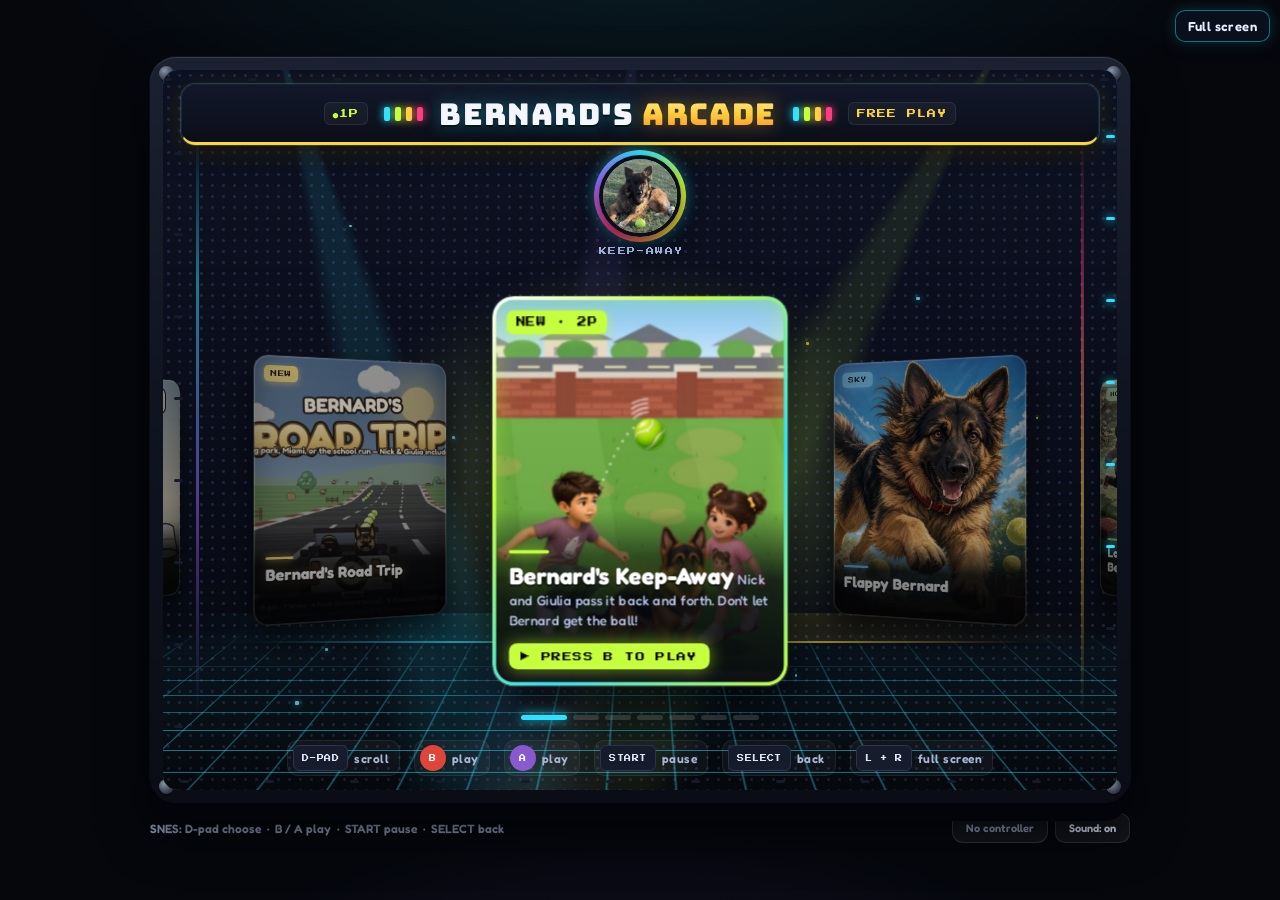
==== commit 9c9435c8: "Road Trip cleanup after a full play-through of all three routes - Cars passed was always 0: the chec" ====
--- a/index.html
+++ b/index.html
@@ -32,7 +32,7 @@
   .rb:active, .rb.held { background: rgba(242,193,78,.75); color: var(--ink); }
   #r-left { left: 18px; bottom: 22px; } #r-right { left: 96px; bottom: 22px; }
   #r-gas { right: 18px; bottom: 30px; width: 78px; height: 78px; } #r-brake { right: 108px; bottom: 18px; } #r-horn { right: 70px; bottom: 116px; } #r-boost { right: 150px; bottom: 96px; width: 56px; height: 56px; font-size: 12px; }
-  .rb.rs { width: 46px; height: 46px; font-size: 13px; } #r-rprev { left: 22px; bottom: 100px; } #r-rnext { left: 104px; bottom: 100px; }
+  .rb.rs { width: 44px; height: 44px; font-size: 13px; } #r-rprev { left: 30%; top: 12%; } #r-rnext { right: 30%; top: 12%; }
   #r-start { left: 50%; transform: translateX(-50%); bottom: 14px; width: 84px; height: 36px; border-radius: 18px; font-size: 13px; }
   /* Stay off the picker until this cabinet is opened. */
   #brt-root:not(.on){display:none !important}
@@ -1868,7 +1868,7 @@
 let padMap = loadPadMap();
 function loadPadMap() { try { const s = localStorage.getItem('brt_padmap'); if (s) return Object.assign({}, DEFAULT_PAD, JSON.parse(s)); } catch (e) { } return { ...DEFAULT_PAD }; }
 function savePadMap() { try { localStorage.setItem('brt_padmap', JSON.stringify(padMap)); } catch (e) { } }
-const keys = {}, latch = {}, touch = {}, pad = { connected: false, buttons: [], prevButtons: [], left: false, right: false, up: false, down: false, name: '' };
+const keys = {}, latch = {}, touch = {}, tapLatch = {}, pad = { connected: false, buttons: [], prevButtons: [], left: false, right: false, up: false, down: false, name: '' };
 let inp = {}, prevInp = {}, hit = {}, padToast = 0, shL = false, shR = false, shCombo = false;
 function readPad() {
   let gp = null; try { const gps = navigator.getGamepads ? navigator.getGamepads() : []; for (const g of gps) if (g && g.connected) { gp = g; break; } } catch (e) { }
@@ -1882,7 +1882,7 @@
   Object.assign(pad, { left, right, up, down });
 }
 function pollInput() {
-  readPad(); const b = pad.buttons, m = padMap, pb = i => !!b[i]; const k = {}; for (const c in keys) if (keys[c]) k[c] = true; for (const c in latch) { if (latch[c]) k[c] = true; latch[c] = false; }
+  readPad(); const b = pad.buttons, m = padMap, pb = i => !!b[i]; const k = {}; for (const c in tapLatch) { if (tapLatch[c]) touch[c] = true; } for (const c in keys) if (keys[c]) k[c] = true; for (const c in latch) { if (latch[c]) k[c] = true; latch[c] = false; }
   const n = {
     left: !!(k.ArrowLeft || k.KeyA || pad.left || touch.left), right: !!(k.ArrowRight || k.KeyD || pad.right || touch.right),
     up: !!(k.ArrowUp || k.KeyW || pad.up), down: !!(k.ArrowDown || k.KeyS || pad.down),
@@ -1893,7 +1893,7 @@
     start: !!(k.Enter || pb(m.start) || touch.start), select: !!(k.Escape || k.Backspace || pb(m.select)),
     radioPrev: !!(k.KeyQ || k.BracketLeft || touch.radioPrev), radioNext: !!(k.KeyE || k.BracketRight || touch.radioNext), tap: !!touch.tap
   };
-  touch.tap = false;
+  touch.tap = false; for (const c in tapLatch) { if (tapLatch[c]) { tapLatch[c] = false; const el = document.querySelector('#brt-touch [data-k="' + c + '"]'); if (el && !el.classList.contains('held')) touch[c] = false; } }
   prevInp = inp; inp = n; hit = {}; for (const key in n) hit[key] = n[key] && !prevInp[key];
   // shoulder buttons change station when let go, so holding L + R together (full screen) does not also retune the radio
   { const l = pb(m.radioPrev), r = pb(m.radioNext); if (l && r) shCombo = true; if (shL && !l && !shCombo) hit.radioPrev = true; if (shR && !r && !shCombo) hit.radioNext = true; if (!l && !r) shCombo = false; shL = l; shR = r; }
@@ -1907,7 +1907,7 @@
   // TV browsers often claim touch support with no touchscreen, so the on-screen buttons wait for an actual touch
   window.addEventListener('touchstart', () => box.classList.add('on'), { passive: true, once: true });
   canvas.addEventListener('pointerdown', ev => { const r = canvas.getBoundingClientRect(); touch.tap = true; touch.tapX = (ev.clientX - r.left) / r.width; Audio_.init(); });
-  box.querySelectorAll('.rb').forEach(el => { const k = el.dataset.k; const dn = ev => { ev.preventDefault(); touch[k] = true; el.classList.add('held'); Audio_.init(); Audio_.engineOn(); }; const upf = ev => { ev.preventDefault(); touch[k] = false; el.classList.remove('held'); }; el.addEventListener('pointerdown', dn); el.addEventListener('pointerup', upf); el.addEventListener('pointercancel', upf); el.addEventListener('pointerleave', upf); });
+  box.querySelectorAll('.rb').forEach(el => { const k = el.dataset.k; const dn = ev => { ev.preventDefault(); touch[k] = true; tapLatch[k] = true; el.classList.add('held'); Audio_.init(); Audio_.engineOn(); }; const upf = ev => { ev.preventDefault(); touch[k] = false; el.classList.remove('held'); }; el.addEventListener('pointerdown', dn); el.addEventListener('pointerup', upf); el.addEventListener('pointercancel', upf); el.addEventListener('pointerleave', upf); });
 }
 
 /* =====================================================================
@@ -1997,9 +1997,9 @@
       if (oldSeg.work && car.offset > 0.3) car.offset = Math.max(0, car.offset - dt * 1.2); // merge out of the closed lane
       car.offset = clamp(car.offset, -0.85, 0.85);
     }
-    const wasAhead = car.z > position + playerZ;
     car.z = increase(car.z, dt * car.speed, trackLength);
-    if (!car.wreck && wasAhead && !(car.z > position + playerZ) && car.z > position - 2000 && speed > car.speed) { passes++; score += 20; sfx.pass(); floatText(W / 2 + rnd(-80, 80), 330, 'Pass!', '#CFE8FF'); }
+    const wasAhead = car.ahead, aheadNow = car.z > position + playerZ; car.ahead = aheadNow; // remembered from the last frame, so the Jeep's own move counts
+    if (!car.wreck && !plane && wasAhead && !aheadNow && car.z > position - 2000 && speed > car.speed) { passes++; score += 20; sfx.pass(); floatText(W / 2 + rnd(-80, 80), 330, 'Pass!', '#CFE8FF'); }
     const newSeg = findSegment(car.z);
     if (oldSeg !== newSeg) { const i = oldSeg.cars.indexOf(car); if (i >= 0) oldSeg.cars.splice(i, 1); newSeg.cars.push(car); }
   }
@@ -2125,7 +2125,7 @@
   // timer + stage/checkpoints
   timerAcc += dt; if (timerAcc >= 1) { timerAcc -= 1; timer--; if (timer === 10) say("Hurry, Tita!"); if (timer <= 0) { timer = 0; state = 'gameover'; setMenu(['Try Again', 'Quit to Arcade']); Music.stop(); sfx.lose(); Audio_.engineSet(0, false); return; } }
   const segIdx = playerSeg.index; const newStage = segIdx >= stageStarts[2] ? 2 : segIdx >= stageStarts[1] ? 1 : 0;
-  if (newStage !== stage) { stage = newStage; bannerOverride = null; timer += route.cpTime || TUNE.checkpointTime; stageBanner = 170; sfx.check(); floatText(W / 2, 200, '+' + (route.cpTime || TUNE.checkpointTime) + ' seconds', '#9CFF9C'); say(pick(['New stage!', 'Keep going!'])); }
+  if (newStage !== stage) { stage = newStage; bannerOverride = null; timer += route.cpTime || TUNE.checkpointTime; stageBanner = 170; sfx.check(); floatText(W / 2, 290, '+' + (route.cpTime || TUNE.checkpointTime) + ' seconds', '#9CFF9C'); say(pick(['New stage!', 'Keep going!'])); }
   if (stageBanner > 0) stageBanner--;
   // background scroll
   skyOff = increase(skyOff, 0.001 * playerSeg.curve * speedPct, 1); hillOff = increase(hillOff, 0.002 * playerSeg.curve * speedPct, 1);
@@ -2287,8 +2287,8 @@
   if (S.phase === 'play') { const kx = S.who === 'nic' ? cx - 372 : cx + 372; textO(ctx, (S.who === 'nic' ? 'NICK' : 'GIULIA') + "'S SHOT", kx, 388, 15, C.gold, C.out, 'center', 4); }
   ctx.save(); ctx.translate(cx + 372, 150); bernardHead(ctx, 0, 0, 1.1, Math.sin(time * 6) * 0.6, true, false); ctx.restore();
   if (S.msg) { ctx.globalAlpha = clamp(S.msg.life * 3, 0, 1); textO(ctx, S.msg.text, cx, 322 - (0.9 - S.msg.life) * 30, 26, S.msg.col, C.out, 'center', 6); ctx.globalAlpha = 1; }
-  if (S.phase === 'intro') { panel(cx - 240, 236, 480, 110, 16); textO(ctx, 'HOOPS', cx, 266, 34, C.gold, C.out, 'center', 7); textO(ctx, 'The ball flies straight up the middle.', cx, 300, 15, C.cream, null, 'center', 0, 600); textO(ctx, 'Shoot just before the hoop gets there!  3 in a row = ON FIRE', cx, 322, 14, '#FFE680', null, 'center', 0, 600); }
-  if (S.phase === 'done') { panel(cx - 240, 226, 480, 140, 16); textO(ctx, 'TIME!', cx, 256, 30, '#FF8A8A', C.out, 'center', 6); textO(ctx, 'TOTAL +' + S.total, cx, 298, 36, '#FFE680', C.out, 'center', 7); textO(ctx, S.made + ' of ' + S.shots + ' shots   ·   best streak ' + S.best, cx, 338, 15, C.cream, null, 'center', 0, 600); }
+  if (S.phase === 'intro') { panel(cx - 240, 280, 480, 110, 16); textO(ctx, 'HOOPS', cx, 310, 34, C.gold, C.out, 'center', 7); textO(ctx, 'The ball flies straight up the middle.', cx, 344, 15, C.cream, null, 'center', 0, 600); textO(ctx, 'Shoot just before the hoop gets there!  3 in a row = ON FIRE', cx, 366, 14, '#FFE680', null, 'center', 0, 600); }
+  if (S.phase === 'done') { panel(cx - 240, 272, 480, 140, 16); textO(ctx, 'TIME!', cx, 302, 30, '#FF8A8A', C.out, 'center', 6); textO(ctx, 'TOTAL +' + S.total, cx, 344, 36, '#FFE680', C.out, 'center', 7); textO(ctx, S.made + ' of ' + S.shots + ' shots   ·   best streak ' + S.best, cx, 384, 15, C.cream, null, 'center', 0, 600); }
   const prompt = S.phase === 'intro' ? 'Press any button to start' : S.phase === 'done' ? 'Press any button to get back in the Jeep' : 'Press any button (or tap) to shoot!';
   textO(ctx, prompt, cx, 502, 15, C.cream, C.out, 'center', 4);
 }
@@ -2353,13 +2353,13 @@
         if (scene.t > 7.2) { state = 'playing'; storyKids = true; score += 500; timer += 15; Music.duck(1); floatText(W / 2, 250, 'PASSENGERS ABOARD  +500 · +15s', C.gold); say('BEST. DAY. EVER.'); titaBubble = { text: 'Seatbelts! Next stop: Tinman Social.', life: 170 }; steer = 0; }
       } else if (scene.kind === 'marina') { // pull into the marina lot, everybody onto the boat
         if (scene.t > 1.4 && !scene.b1) { scene.b1 = 1; sfx.bark(); } if (scene.t > 3.2 && !scene.b2) { scene.b2 = 1; sfx.splash(); }
-        if (scene.t > 6.4) { state = 'playing'; boat = true; skiers = 0; air = null; position = (LAKE.from + 12) * TUNE.segLen; playerX = 0; steer = 0; speed = TUNE.maxSpeed * 0.25; timer += 75; stageBanner = 170; bannerOverride = ['BONUS STAGE', 'LAKE LEWISVILLE']; Music.duck(1); sfx.check(); floatText(W / 2, 250, 'ALL ABOARD  +75s', C.gold); say('BOAT!! BOAT!! BOAT!!'); titaBubble = { text: 'Life jackets on. Find the jet skis!', life: 200 }; }
+        if (scene.t > 6.4) { state = 'playing'; boat = true; skiers = 0; air = null; position = (LAKE.from + 12) * TUNE.segLen; playerX = 0; steer = 0; speed = TUNE.maxSpeed * 0.25; timer += 75; stageBanner = 170; bannerOverride = ['BONUS STAGE', 'LAKE LEWISVILLE']; Music.duck(1); sfx.check(); floatText(W / 2, 290, 'ALL ABOARD  +75s', C.gold); say('BOAT!! BOAT!! BOAT!!'); titaBubble = { text: 'Life jackets on. Find the jet skis!', life: 200 }; }
       } else if (scene.kind === 'dock') { // tie up at the dock, back into the Jeep
         if (scene.t > 1.2 && !scene.b1) { scene.b1 = 1; sfx.splash(); } if (scene.t > 2.6 && !scene.b2) { scene.b2 = 1; sfx.check(); }
         if (scene.t > 5.2) { state = 'playing'; boat = false; rainOn = true; const bonus = 100 * skiers; skiers = 0; air = null; position = (LAKE.dock + 30) * TUNE.segLen; playerX = 0; steer = 0; speed = TUNE.maxSpeed * 0.3; score += bonus; Music.duck(1); floatText(W / 2, 250, 'BACK IN THE JEEP' + (bonus ? '  +' + bonus : ''), C.gold); say('THAT WAS THE BEST!!'); titaBubble = { text: 'Home stretch. Everybody buckled?', life: 170 }; }
       } else if (scene.kind === 'airport') { // pull up at the airfield, everybody into the plane
         if (scene.t > 1.6 && !scene.b1) { scene.b1 = 1; sfx.bark(); } if (scene.t > 4.2 && !scene.b2) { scene.b2 = 1; sfx.boost(); }
-        if (scene.t > 6.6) { state = 'playing'; plane = true; flyAlt = 0.5; position = (AIR.from + 2) * TUNE.segLen; playerX = 0; steer = 0; speed = TUNE.maxSpeed * 0.35; timer += 75; stageBanner = 170; bannerOverride = ['BONUS STAGE', 'FLYING OVER LITTLE ELM']; Music.duck(1); sfx.check(); floatText(W / 2, 250, 'WHEELS UP  +75s', C.gold); say('I CAN SEE OUR HOUSE!!'); titaBubble = { text: '▲ climb, ▼ dive. Fly through the rings!', life: 240 }; }
+        if (scene.t > 6.6) { state = 'playing'; plane = true; flyAlt = 0.5; position = (AIR.from + 2) * TUNE.segLen; playerX = 0; steer = 0; speed = TUNE.maxSpeed * 0.35; timer += 75; stageBanner = 170; bannerOverride = ['BONUS STAGE', 'FLYING OVER LITTLE ELM']; Music.duck(1); sfx.check(); floatText(W / 2, 290, 'WHEELS UP  +75s', C.gold); say('I CAN SEE OUR HOUSE!!'); titaBubble = { text: '▲ climb, ▼ dive. Fly through the rings!', life: 240 }; }
       } else if (scene.kind === 'landing') { // taxi in, everybody back into the Jeep
         if (scene.t > 0.8 && !scene.b1) { scene.b1 = 1; sfx.bump(); } if (scene.t > 3.6 && !scene.b2) { scene.b2 = 1; sfx.check(); }
         if (scene.t > 5.2) { state = 'playing'; plane = false; const bonus = 50 * rings; position = (AIR.hangar + 12) * TUNE.segLen; playerX = 0; steer = 0; speed = TUNE.maxSpeed * 0.3; score += bonus; Music.duck(1); floatText(W / 2, 250, 'BACK IN THE JEEP' + (bonus ? '  +' + bonus : ''), C.gold); say('AGAIN!! AGAIN!!'); titaBubble = { text: 'Okay, now slushies. Tinman Social!', life: 170 }; }
@@ -2640,7 +2640,7 @@
     else { ctx.globalAlpha = a * 0.8; ell(ctx, q.x, q.y, q.r, q.r * 0.8); fs(ctx, q.color, null); }
     ctx.globalAlpha = 1;
   }
-  for (const t of texts) { ctx.globalAlpha = clamp(t.life / 15, 0, 1); textO(ctx, t.str, t.x, t.y, 20, t.color, C.out, 'center', 4); ctx.globalAlpha = 1; }
+  for (const t of texts) { if (stageBanner > 0 && state === 'playing' && t.y < 240 && t.y > 150 && Math.abs(t.x - W / 2) < 330) continue; ctx.globalAlpha = clamp(t.life / 15, 0, 1); textO(ctx, t.str, t.x, t.y, 20, t.color, C.out, 'center', 4); ctx.globalAlpha = 1; }
 }
 function drawMenu(y, gap = 40, size = 26, x = W / 2, align = 'center') { menu.items.forEach((it, i) => { const sel = i === menu.idx; const yy = y + i * gap; if (sel) { ctx.save(); ctx.translate(align === 'left' ? x - 34 : W / 2 - 170, yy + Math.sin(time * 6) * 2); ctx.scale(0.55, 0.55); pawPrint(ctx, C.gold); ctx.restore(); } textO(ctx, it, x, yy, sel ? size + 2 : size, sel ? C.gold : C.cream, C.out, align, 5); }); }
 function pawPrint(g, color) { ell(g, 0, 8, 13, 10); fs(g, color, C.out, 2); for (const [dx, dy] of [[-15, -4], [-6, -13], [6, -13], [15, -4]]) { ell(g, dx, dy, 5.5, 6.5); fs(g, color, C.out, 2); } }
@@ -2680,10 +2680,10 @@
   label(px + 24, py + 8, px + 70, py - 118, 'START', 'pause', C.cream, 'left');
   label(px - 24, py + 8, px - 70, py - 118, 'SELECT', 'quit', C.cream, 'right');
   // tips + go
-  textO(ctx, 'Grab balls to fill ZOOMIES  ·  bones fill it right up  ·  stay on the road!', cx, 404, 14, '#FFE89A', null, 'center', 0, 600);
-  textO(ctx, 'L / R: change the radio station   ·   L + R together: full screen', cx, 424, 13, '#9EE8FF', null, 'center', 0, 600);
-  textO(ctx, 'Keyboard: ← → steer · ↑ / Space gas · ↓ brake · C honk · Shift Zoomies · Q / E radio · Esc quit', cx, 442, 12, 'rgba(255,244,214,.6)', null, 'center', 0, 500);
-  if (Math.floor(time * 2.5) % 2 === 0) textO(ctx, 'PRESS B TO DRIVE!', cx, 478, 24, '#C9F24D', C.out, 'center', 5);
+  textO(ctx, 'Grab balls to fill ZOOMIES  ·  bones fill it right up  ·  stay on the road!', cx, 414, 14, '#FFE89A', null, 'center', 0, 600);
+  textO(ctx, 'L / R: change the radio station   ·   L + R together: full screen', cx, 433, 13, '#9EE8FF', null, 'center', 0, 600);
+  textO(ctx, 'Keyboard: ← → steer · ↑ / Space gas · ↓ brake · C honk · Shift Zoomies · Q / E radio · Esc quit', cx, 451, 12, 'rgba(255,244,214,.6)', null, 'center', 0, 500);
+  if (Math.floor(time * 2.5) % 2 === 0) textO(ctx, 'PRESS B TO DRIVE!', cx, 482, 22, '#C9F24D', C.out, 'center', 5);
 }
 function hintBar() { ctx.fillStyle = 'rgba(20,12,8,.55)'; ctx.fillRect(0, H - 54, W, 54); textO(ctx, 'SNES: D-pad steer · B gas · Y brake · A honk (Bernard barks!) · X Zoomies · START pause · SELECT quit', W / 2, H - 36, 14, C.cream, null, 'center', 0, 600); textO(ctx, 'Keyboard: ← → steer · ↑ / Space gas · ↓ brake · C honk · Shift Zoomies · Q / E radio · Enter start · Esc quit · M mute', W / 2, H - 17, 13, 'rgba(255,244,214,.75)', null, 'center', 0, 500); }
 function drawTitle() {
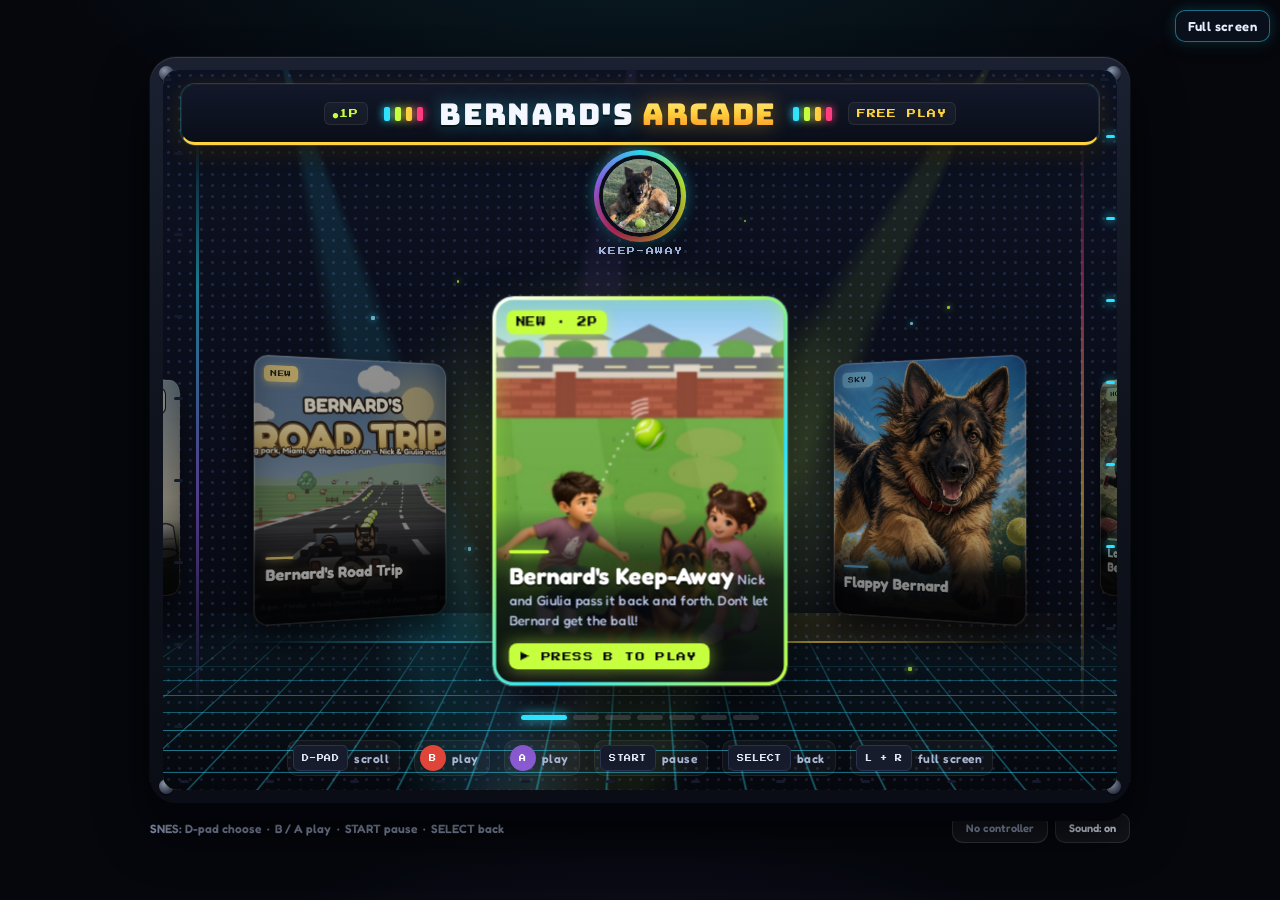
==== commit b5c47141: "Road Trip: radio off until turned on, a rebuilt Hoops, and more kinds of traffic - Radio: off every " ====
--- a/index.html
+++ b/index.html
@@ -1001,10 +1001,103 @@
   ell(g, 44, 40, 14, 14); fs(g, '#C98A5A', C.out, 2.2);
   g.beginPath(); g.moveTo(26, 34); g.lineTo(62, 34); g.lineTo(58, 20); g.lineTo(30, 20); g.closePath(); fs(g, '#1F2A44', C.out, 2.2); rr(g, 22, 32, 44, 6, 3); fs(g, '#16161A', C.out, 1.5); ell(g, 44, 26, 4, 4); fs(g, '#F2C14E', null);
 }
+/* ---- MORE TRAFFIC: cement truck, school bus, ice cream truck, fire truck, camper, motorcycle, tractor (all rear views) ---- */
+function truckBase(g, w, h, tyres) { ell(g, w / 2, h - 6, w * 0.45, 9); fs(g, 'rgba(0,0,0,.3)', null); for (const tx of tyres) { rr(g, tx - 15, h - 46, 30, 40, 8); fs(g, '#1A1A1C', C.out, 2); } }
+function tailLights(g, xs, y, w = 18, h = 16) { for (const lx of xs) { rr(g, lx, y, w, h, 3); fs(g, '#D7322A', C.out, 1.6); rr(g, lx + 2, y + 2, w * 0.4, h * 0.45, 2); fs(g, '#FFB3AD', null); } }
+function drawCementTruck(g) { // 200 x 236: the big striped drum, the chute folded up at the back
+  truckBase(g, 200, 236, [34, 66, 134, 166]);
+  rr(g, 14, 150, 172, 52, 6); fs(g, '#3A3A40', C.out, 2.6); rr(g, 6, 196, 188, 16, 4); fs(g, '#2B2B30', C.out, 2);
+  // drum
+  ell(g, 100, 96, 84, 84); fs(g, '#F4F4F2', C.out, 3);
+  g.save(); g.beginPath(); g.arc(100, 96, 82, 0, TAU); g.clip(); g.strokeStyle = '#FF7A1A'; g.lineWidth = 17;
+  for (let k = -3; k <= 3; k++) { g.beginPath(); g.moveTo(100 + k * 46 - 70, 190); g.quadraticCurveTo(100 + k * 46, 96, 100 + k * 46 + 70, 2); g.stroke(); }
+  g.restore(); ell(g, 100, 96, 84, 84); fs(g, null, C.out, 3);
+  ell(g, 100, 96, 26, 26); fs(g, '#8A8A90', C.out, 2.5); ell(g, 100, 96, 11, 11); fs(g, '#3A3A40', null);
+  // chute + ladder
+  g.beginPath(); g.moveTo(84, 122); g.lineTo(116, 122); g.lineTo(126, 176); g.lineTo(74, 176); g.closePath(); fs(g, '#B8BCC2', C.out, 2.4);
+  for (const y of [136, 150, 164]) { g.beginPath(); g.moveTo(80, y); g.lineTo(120, y); g.strokeStyle = 'rgba(0,0,0,.25)'; g.lineWidth = 2; g.stroke(); }
+  rr(g, 156, 60, 6, 96, 2); fs(g, '#8A8A90', C.out, 1.5); rr(g, 172, 60, 6, 96, 2); fs(g, '#8A8A90', C.out, 1.5); for (let y = 72; y < 150; y += 16) { g.fillStyle = '#8A8A90'; g.fillRect(160, y, 14, 3); }
+  tailLights(g, [18, 164], 170); rr(g, 80, 182, 40, 14, 2); fs(g, '#fff', C.out, 1.4); textO(g, 'MIX', 100, 189, 9, '#2B3A8A', null, 'center', 0);
+  for (const fx of [22, 178]) { rr(g, fx - 14, 200, 28, 20, 3); fs(g, '#16161A', null); }
+}
+function drawSchoolBus(g) { // 200 x 236
+  truckBase(g, 200, 236, [36, 164]);
+  rr(g, 12, 16, 176, 190, 16); fs(g, '#F7C416', C.out, 3);
+  rr(g, 26, 6, 148, 18, 8); fs(g, '#F7C416', C.out, 2.5); for (const [x, c] of [[40, '#FF3A2E'], [66, '#FFB020'], [134, '#FFB020'], [160, '#FF3A2E']]) { ell(g, x, 15, 6, 6); fs(g, c, C.out, 1.5); }
+  rr(g, 28, 30, 144, 22, 5); fs(g, '#16161A', null); textO(g, 'SCHOOL BUS', 100, 41, 15, '#F7C416', null, 'center', 0);
+  for (const wx of [24, 124]) { rr(g, wx, 60, 52, 44, 6); fs(g, '#2A3A50', C.out, 2); g.fillStyle = 'rgba(255,255,255,.22)'; g.fillRect(wx + 5, 64, 16, 8); }
+  rr(g, 80, 58, 40, 96, 5); fs(g, '#F7C416', C.out, 2.4); rr(g, 86, 64, 28, 34, 4); fs(g, '#2A3A50', C.out, 1.6); textO(g, 'EXIT', 100, 116, 9, '#16161A', null, 'center', 0);
+  // kids' heads in the windows
+  for (const [x, c] of [[40, '#D9A77A'], [58, '#E6B892'], [142, '#C98A5A'], [160, '#E6B892']]) { ell(g, x, 98, 8, 8); fs(g, c, C.out, 1.5); }
+  for (const y of [112, 150]) { g.fillStyle = '#16161A'; g.fillRect(14, y, 172, 5); }
+  tailLights(g, [20, 162], 164); for (const lx of [44, 142]) { rr(g, lx, 166, 14, 12, 3); fs(g, '#FFB020', C.out, 1.4); }
+  rr(g, 8, 196, 184, 16, 5); fs(g, '#16161A', C.out, 2); rr(g, 80, 176, 40, 14, 2); fs(g, '#fff', C.out, 1.4);
+}
+function drawIceCreamTruck(g) { // 190 x 230
+  truckBase(g, 190, 230, [34, 156]);
+  rr(g, 12, 44, 166, 158, 14); fs(g, '#FFF6FA', C.out, 3); rr(g, 12, 44, 166, 30, 14); fs(g, '#FF8FC0', null); rr(g, 12, 150, 166, 20, 0); fs(g, '#7FD8E8', null);
+  g.save(); g.beginPath(); rr(g, 12, 60, 166, 16, 0); g.clip(); for (let x = 12; x < 180; x += 22) { g.fillStyle = (x / 22 | 0) % 2 ? '#FF8FC0' : '#FFFFFF'; g.beginPath(); g.arc(x + 11, 62, 13, 0, Math.PI); g.fill(); } g.restore();
+  rr(g, 12, 44, 166, 158, 14); fs(g, null, C.out, 3);
+  rr(g, 34, 84, 122, 48, 6); fs(g, '#2A3A50', C.out, 2); g.fillStyle = 'rgba(255,255,255,.2)'; g.fillRect(40, 88, 30, 8);
+  textO(g, 'ICE CREAM', 95, 141, 15, '#E8328A', null, 'center', 0);
+  // the giant cone on the roof
+  g.beginPath(); g.moveTo(79, 22); g.lineTo(111, 22); g.lineTo(95, 50); g.closePath(); fs(g, '#E0A050', C.out, 2.2);
+  ell(g, 95, 16, 17, 15); fs(g, '#FF8FC0', C.out, 2.4); ell(g, 88, 6, 9, 8); fs(g, '#FFF6FA', C.out, 2); ell(g, 100, 3, 4, 4); fs(g, '#E8324A', C.out, 1.2);
+  tailLights(g, [18, 156], 174, 16, 14); rr(g, 6, 194, 178, 14, 5); fs(g, '#B8BCC2', C.out, 2); rr(g, 76, 176, 38, 13, 2); fs(g, '#fff', C.out, 1.4);
+}
+function drawFireTruck(g) { // 200 x 230
+  truckBase(g, 200, 230, [34, 66, 134, 166]);
+  rr(g, 12, 44, 176, 158, 10); fs(g, '#D8262A', C.out, 3); rr(g, 12, 96, 176, 12, 0); fs(g, '#F4F4F2', null); rr(g, 12, 112, 176, 5, 0); fs(g, '#FFC93C', null);
+  // roll-up door + hoses
+  rr(g, 40, 122, 120, 62, 4); fs(g, '#B8BCC2', C.out, 2); for (let y = 130; y < 182; y += 9) { g.fillStyle = 'rgba(0,0,0,.14)'; g.fillRect(42, y, 116, 2); }
+  for (const hx of [26, 174]) { ell(g, hx, 150, 11, 11); fs(g, '#F2C14E', C.out, 2); ell(g, hx, 150, 4, 4); fs(g, '#8A6A1E', null); }
+  textO(g, 'LITTLE ELM FIRE', 100, 78, 13, '#FFE680', C.out, 'center', 3); rr(g, 60, 52, 80, 14, 3); fs(g, '#F4F4F2', C.out, 1.5); textO(g, 'ENGINE 1', 100, 59, 9, '#D8262A', null, 'center', 0);
+  // ladder on top, light bar
+  rr(g, 30, 26, 140, 8, 3); fs(g, '#C9CDD4', C.out, 2); rr(g, 30, 38, 140, 8, 3); fs(g, '#C9CDD4', C.out, 2); for (let x = 40; x < 168; x += 14) { g.fillStyle = '#8A9098'; g.fillRect(x, 30, 3, 12); }
+  rr(g, 70, 8, 60, 14, 5); fs(g, '#2B2B30', C.out, 2); rr(g, 73, 10, 25, 10, 3); fs(g, '#FF3A2E', null); rr(g, 102, 10, 25, 10, 3); fs(g, '#3A7BFF', null);
+  tailLights(g, [18, 164], 186, 18, 14); rr(g, 6, 196, 188, 14, 4); fs(g, '#C9CDD4', C.out, 2);
+}
+function drawCamper(g) { // 200 x 236: the family RV, bikes on the back
+  truckBase(g, 200, 236, [36, 164]);
+  rr(g, 14, 14, 172, 190, 16); fs(g, '#F6EFDD', C.out, 3);
+  g.beginPath(); g.moveTo(14, 118); g.quadraticCurveTo(100, 92, 186, 118); g.lineTo(186, 138); g.quadraticCurveTo(100, 112, 14, 138); g.closePath(); fs(g, '#2EC4B6', null);
+  g.beginPath(); g.moveTo(14, 142); g.quadraticCurveTo(100, 116, 186, 142); g.lineTo(186, 150); g.quadraticCurveTo(100, 124, 14, 150); g.closePath(); fs(g, '#F2622A', null);
+  rr(g, 14, 14, 172, 190, 16); fs(g, null, C.out, 3);
+  rr(g, 52, 32, 96, 42, 8); fs(g, '#2A3A50', C.out, 2); g.fillStyle = 'rgba(255,255,255,.22)'; g.fillRect(58, 36, 28, 8); rr(g, 60, 52, 80, 22, 0); fs(g, '#E8D9A8', null); rr(g, 52, 32, 96, 42, 8); fs(g, null, C.out, 2);
+  rr(g, 152, 30, 5, 70, 2); fs(g, '#8A9098', C.out, 1.2); rr(g, 166, 30, 5, 70, 2); fs(g, '#8A9098', C.out, 1.2); for (let y = 40; y < 98; y += 13) { g.fillStyle = '#8A9098'; g.fillRect(155, y, 13, 3); }
+  // two bikes on the rack
+  g.strokeStyle = C.out; g.lineWidth = 2.5; for (const [bx, c] of [[70, '#E8324A'], [118, '#3C6FD8']]) { for (const dx of [-14, 14]) { ell(g, bx + dx, 172, 13, 13); g.strokeStyle = C.out; g.lineWidth = 4; g.stroke(); } g.beginPath(); g.moveTo(bx - 14, 172); g.lineTo(bx - 2, 154); g.lineTo(bx + 14, 172); g.moveTo(bx - 2, 154); g.lineTo(bx + 8, 154); g.strokeStyle = c; g.lineWidth = 4; g.stroke(); }
+  tailLights(g, [20, 164], 150, 16, 22); rr(g, 8, 194, 184, 14, 5); fs(g, '#B8BCC2', C.out, 2); rr(g, 82, 194, 36, 12, 2); fs(g, '#fff', C.out, 1.4);
+}
+function drawMotorcycle(g) { // 90 x 150: rider in a helmet and leather jacket
+  ell(g, 45, 144, 24, 6); fs(g, 'rgba(0,0,0,.3)', null);
+  rr(g, 36, 96, 18, 48, 8); fs(g, '#1A1A1C', C.out, 2);
+  rr(g, 30, 84, 30, 22, 6); fs(g, '#C8302A', C.out, 2.2); rr(g, 39, 100, 12, 8, 2); fs(g, '#FF5A4A', C.out, 1.2);
+  for (const k of [-1, 1]) { rr(g, 45 + k * 22 - 5, 92, 10, 26, 4); fs(g, '#B8BCC2', C.out, 1.6); }
+  for (const k of [-1, 1]) { g.beginPath(); g.moveTo(45 + k * 12, 86); g.lineTo(45 + k * 24, 112); g.strokeStyle = C.out; g.lineWidth = 12; g.stroke(); g.strokeStyle = '#2F4A7A'; g.lineWidth = 8; g.stroke(); }
+  rr(g, 22, 38, 46, 54, 14); fs(g, '#2B2B30', C.out, 2.5); rr(g, 30, 50, 30, 22, 4); fs(g, '#F2C14E', null); textO(g, 'TX', 45, 61, 12, '#2B2B30', null, 'center', 0);
+  for (const k of [-1, 1]) { g.beginPath(); g.moveTo(45 + k * 20, 46); g.lineTo(45 + k * 38, 70); g.strokeStyle = C.out; g.lineWidth = 11; g.stroke(); g.strokeStyle = '#2B2B30'; g.lineWidth = 7; g.stroke(); }
+  rr(g, 4, 66, 82, 6, 3); fs(g, '#8A9098', C.out, 1.5);
+  ell(g, 45, 24, 19, 20); fs(g, '#E8324A', C.out, 2.5); rr(g, 41, 5, 8, 30, 3); fs(g, '#F4F4F2', null);
+}
+function drawTractor(g) { // 200 x 200: slow green tractor with a hay bale on the back
+  ell(g, 100, 194, 92, 8); fs(g, 'rgba(0,0,0,.3)', null);
+  for (const tx of [34, 166]) { rr(g, tx - 26, 86, 52, 108, 14); fs(g, '#1A1A1C', C.out, 2.5); for (let y = 96; y < 188; y += 13) { g.beginPath(); g.moveTo(tx - 22, y); g.lineTo(tx, y + 7); g.lineTo(tx + 22, y); g.strokeStyle = '#3A3A40'; g.lineWidth = 3; g.stroke(); } }
+  rr(g, 56, 96, 88, 70, 8); fs(g, '#3FA34D', C.out, 2.6);
+  rr(g, 52, 16, 96, 86, 8); fs(g, '#3FA34D', C.out, 2.6); rr(g, 60, 24, 80, 50, 5); fs(g, '#2A3A50', C.out, 2); g.fillStyle = 'rgba(255,255,255,.2)'; g.fillRect(66, 28, 24, 8);
+  ell(g, 100, 60, 11, 11); fs(g, '#C98A5A', C.out, 2); g.beginPath(); g.moveTo(84, 54); g.bezierCurveTo(86, 38, 114, 38, 116, 54); g.closePath(); fs(g, '#E0C27A', C.out, 2); rr(g, 80, 52, 40, 5, 2); fs(g, '#E0C27A', C.out, 1.5);
+  rr(g, 44, 8, 112, 12, 5); fs(g, '#F2C14E', C.out, 2.2); ell(g, 100, 6, 6, 5); fs(g, '#FFB020', C.out, 1.5);
+  // slow-moving-vehicle triangle + the hay bale riding on the hitch
+  g.beginPath(); g.moveTo(100, 104); g.lineTo(122, 140); g.lineTo(78, 140); g.closePath(); fs(g, '#FF7A1A', '#C8302A', 5);
+  ell(g, 100, 170, 34, 22); fs(g, '#E6C36A', C.out, 2.5); for (let k = -2; k <= 2; k++) { g.beginPath(); g.moveTo(100 + k * 12, 150); g.lineTo(100 + k * 12, 190); g.strokeStyle = 'rgba(120,80,20,.35)'; g.lineWidth = 2; g.stroke(); }
+  for (const lx of [58, 132]) { rr(g, lx, 108, 10, 12, 3); fs(g, '#D7322A', C.out, 1.4); }
+}
 const carSprites = {
   sedan: ['#D84A3C', '#3C6FD8', '#E8C53C', '#4FA866', '#F2F2F2', '#8A4FB8'].map((col, i) => sprite('sedan' + i, 160, 110, 560, g => drawSedan(g, col))),
   pickup: ['#2F4A7A', '#8B2E2E', '#C9C9C9'].map((col, i) => sprite('pickup' + i, 170, 132, 600, g => drawPickup(g, col))),
   semi: [['#E9E9E9', 'TEXAS MELONS'], ['#4C86C6', 'LONE STAR ICE']].map(([col, lab], i) => sprite('semi' + i, 220, 268, 820, g => drawSemi(g, col, lab))),
+  cement: [sprite('cement0', 200, 236, 800, drawCementTruck)], bus: [sprite('bus0', 200, 236, 820, drawSchoolBus)], icecream: [sprite('icecream0', 190, 230, 700, drawIceCreamTruck)],
+  fire: [sprite('fire0', 200, 230, 800, drawFireTruck)], camper: [sprite('camper0', 200, 236, 800, drawCamper)], moto: [sprite('moto0', 90, 150, 260, drawMotorcycle)], tractor: [sprite('tractor0', 200, 200, 760, drawTractor)],
   jetski: ['#2EC4B6', '#F2C14E', '#E8324A', '#8A4FB8'].map((col, i) => sprite('jetski' + i, 120, 100, 420, g => drawJetski(g, col))),
   pontoon: [sprite('pontoon0', 220, 150, 900, drawPontoon)]
 };
@@ -1474,10 +1567,13 @@
   if (n % 29 === 10) { const lane = pick([-0.6, 0, 0.6]), red = h < 0.4; for (let k = 0; k < 5; k++) addSprite(n + k * 3, red ? 'ballR' : 'ballG', lane, { pickup: red ? 'red' : 'green' }); }
   if (n % 61 === 30) addSprite(n, 'bone', pick([-0.5, 0, 0.5]), { pickup: 'bone' });
 }
+// the fun traffic: about a third of the cars. No tractors in Miami.
+const CAR_FUN = ['cement', 'cement', 'bus', 'icecream', 'fire', 'camper', 'moto', 'moto', 'tractor'], CAR_FUN_CITY = ['cement', 'bus', 'icecream', 'icecream', 'fire', 'camper', 'moto', 'moto'];
+const CAR_SPEED = { semi: [0.26, 0.36], cement: [0.26, 0.34], bus: [0.3, 0.4], icecream: [0.26, 0.36], fire: [0.5, 0.62], camper: [0.3, 0.4], moto: [0.5, 0.66], tractor: [0.14, 0.2] };
 function addCars(from, to, count) {
   for (let i = 0; i < count; i++) {
-    const lane = pick([-0.66, 0, 0.66]); let zi = Math.floor(rnd(from, to)); for (let tries = 0; tries < 12 && (segments[zi].fork || segments[zi].merge || segments[zi].offroad || segments[zi].buffer || segments[zi].lake || segments[zi].airport); tries++) zi = Math.floor(rnd(from, to)); if (segments[zi].fork || segments[zi].merge || segments[zi].offroad || segments[zi].buffer || segments[zi].lake || segments[zi].airport) continue; const z = zi * TUNE.segLen; const kind = Math.random() < 0.15 ? 'semi' : Math.random() < 0.4 ? 'pickup' : 'sedan';
-    const s = pick(carSprites[kind]); const sp = TUNE.maxSpeed * (kind === 'semi' ? rnd(0.26, 0.36) : rnd(TUNE.trafficSpeed[0], TUNE.trafficSpeed[1]));
+    const lane = pick([-0.66, 0, 0.66]); let zi = Math.floor(rnd(from, to)); for (let tries = 0; tries < 12 && (segments[zi].fork || segments[zi].merge || segments[zi].offroad || segments[zi].buffer || segments[zi].lake || segments[zi].airport); tries++) zi = Math.floor(rnd(from, to)); if (segments[zi].fork || segments[zi].merge || segments[zi].offroad || segments[zi].buffer || segments[zi].lake || segments[zi].airport) continue; const z = zi * TUNE.segLen; const r0 = Math.random(), kind = r0 < 0.1 ? 'semi' : r0 < 0.42 ? pick(route.id === 1 ? CAR_FUN_CITY : CAR_FUN) : Math.random() < 0.4 ? 'pickup' : 'sedan';
+    const s = pick(carSprites[kind]), band = CAR_SPEED[kind] || TUNE.trafficSpeed, sp = TUNE.maxSpeed * rnd(band[0], band[1]);
     const car = { offset: lane, z, s, speed: sp, kind, w: s.ww / TUNE.roadW, dodge: 0, passed: false }; segments[findSegment(z).index].cars.push(car); cars.push(car);
   }
 }
@@ -1548,7 +1644,7 @@
   segments[N - 150].finishLine = true; for (let k = N - 118; k < N - 40; k++) segments[k].lot = true;
   addSprite(N - 80, 'home', 2.3, { solid: 1 }); addSprite(N - 110, 'signJewel', -1.4, { solid: 1 }); for (let k = N - 160; k < N - 150; k += 3) addSprite(k, 'ballG', 0.66, { pickup: 'green' });
   for (let k = N - 140; k < N; k += 7) { addSprite(k, pick(['house1', 'house2', 'house3', 'house4']), -2.2 - hash(k, 3) * 0.6, { solid: 1 }); if (k < N - 118 || k > N - 40) addSprite(k + 3, 'sapling', 1.4 + hash(k, 4) * 0.4, { solid: 1 }); else if (k + 3 < N - 100 || k + 3 > N - 62) addSprite(k + 3, pick(['house1', 'house2', 'house3', 'house4']), 2.3 + hash(k, 5) * 0.4, { solid: 1 }); }
-  addCars(20, stageStarts[1] - 80, 115); addCars(stageStarts[1], stageStarts[2] - 80, 125); addCars(stageStarts[2], N - 170, 140);
+  addCars(20, stageStarts[1] - 80, 135); addCars(stageStarts[1], stageStarts[2] - 80, 150); addCars(stageStarts[2], N - 170, 165);
 }
 let events = [], marinaFork = null, LAKE = {};
 function buildLake() { // the MARINA branch: a lot by the water, then Lake Lewisville itself, then the dock back on shore
@@ -1743,7 +1839,7 @@
   decorate(stageStarts[0] + 10, stageStarts[1], 0); decorate(stageStarts[1], stageStarts[2], 1); decorate(stageStarts[2], N - 150, 2); decorateWork(); placePolice();
   addSprite(N - 150, 'finish', 0, { finish: 1 }); for (let k = 0; k < 6; k++) { addSprite(N - 148 + k * 2, 'ballG', -0.66, { pickup: 'green' }); addSprite(N - 148 + k * 2, 'ballR', 0.66, { pickup: 'red' }); }
   for (let k = N - 140; k < N; k += 6) { addSprite(k, route.park, -2.2 - hash(k, 3), {}); addSprite(k + 3, route.park, 2.2 + hash(k, 4), {}); }
-  addCars(30, stageStarts[1], 100); addCars(stageStarts[1], stageStarts[2], 85); addCars(stageStarts[2], N - 170, 115);
+  addCars(30, stageStarts[1], 120); addCars(stageStarts[1], stageStarts[2], 100); addCars(stageStarts[2], N - 170, 135);
 }
 
 /* =====================================================================
@@ -1802,9 +1898,13 @@
   { title: 'Radio Off', off: true }
 ];
 const Radio = {
-  idx: 0, el: null, elIdx: -1, wanted: false, duckV: 1, level: 0.55, chipT: 0, blocked: false, retry: 0,
-  load() { try { const v = localStorage.getItem('brt_radio'); if (v !== null && v !== '' && STATIONS[+v]) this.idx = +v; } catch (e) { } },
-  save() { try { localStorage.setItem('brt_radio', String(this.idx)); } catch (e) { } },
+  idx: 4, last: 0, el: null, elIdx: -1, wanted: false, duckV: 1, level: 0.55, chipT: 0, blocked: false, retry: 0,
+  // the radio is off every time the game opens; `last` is the station it comes back on to
+  load() { try { const v = localStorage.getItem('brt_radio'); if (v !== null && v !== '' && STATIONS[+v] && !STATIONS[+v].off) this.last = +v; } catch (e) { } },
+  save() { if (this.st().off) return; this.last = this.idx; try { localStorage.setItem('brt_radio', String(this.idx)); } catch (e) { } },
+  isOn() { return !this.st().off; },
+  off() { return STATIONS.findIndex(q => q.off); },
+  toggle() { this.idx = this.isOn() ? this.off() : this.last; sfx.static(); this.show(); this.apply(); },
   st() { return STATIONS[this.idx]; },
   show() { this.chipT = 260; },
   // make the sound match the station: called when the game starts / stops music and when the station changes
@@ -1824,7 +1924,7 @@
   // a song that will not load falls back to the chiptune (the saved station is left alone)
   songFailed(at) { if (at !== this.idx || !this.st().src) return; this.idx = STATIONS.findIndex(q => q.chip); this.elIdx = -1; this.show(); this.apply(); },
   songEnded() { const n = STATIONS.length; for (let k = 1; k <= n; k++) { const j = (this.idx + k) % n; if (STATIONS[j].src) { this.idx = j; break; } } this.elIdx = -1; this.save(); this.show(); this.apply(); },
-  change(dir) { const n = STATIONS.length; this.idx = (this.idx + dir + n) % n; this.save(); sfx.static(); this.show(); this.apply(); },
+  change(dir) { const n = STATIONS.length; if (!this.isOn()) this.idx = this.last; else this.idx = (this.idx + dir + n) % n; this.save(); sfx.static(); this.show(); this.apply(); },
   // same rules as the chiptune: ducked in scenes and menus, silent with Sound Off
   sync() { if (!this.el) return; this.el.volume = clamp(this.level * this.duckV, 0, 1); this.el.muted = !Audio_.on; },
   // browsers hold a song back until the first key, tap or button press; keep trying until it starts
@@ -1835,7 +1935,7 @@
 function drawRadioChip() {
   if (Radio.chipT <= 0) return; const s = Radio.st(), a = clamp(Math.min(Radio.chipT, 260 - Radio.chipT) / 18, 0, 1);
   const driving = !(state === 'title' || state === 'route' || state === 'setup' || state === 'intro');
-  const label = s.off ? 'Radio Off' : '\u266A  ' + s.title; ctx.font = font(15, 700); const w = Math.max(190, ctx.measureText(label).width + 110), x = W / 2 - w / 2, y = driving ? 74 : 4;
+  const label = s.off ? 'Radio Off  ·  L / R turns it on' : '\u266A  ' + s.title; ctx.font = font(15, 700); const w = Math.max(190, ctx.measureText(label).width + 110), x = W / 2 - w / 2, y = driving ? 74 : 4;
   ctx.globalAlpha = a; panel(x, y, w, 28, 10);
   textO(ctx, label, W / 2, y + 14, 15, s.off ? 'rgba(255,244,214,.7)' : '#FFE680', null, 'center', 0);
   textO(ctx, '\u25C0 L', x + 12, y + 14, 11, 'rgba(255,244,214,.6)', null, 'left', 0, 600); textO(ctx, 'R \u25B6', x + w - 12, y + 14, 11, 'rgba(255,244,214,.6)', null, 'right', 0, 600);
@@ -1927,7 +2027,7 @@
 try { best = +localStorage.getItem('brt_best') || 0; } catch (e) { }
 
 function setMenu(items) { menu = { items, idx: 0 }; }
-function goTitle() { Music.play(route.id === 2 ? 0 : route.id); Music.duck(0.7); state = 'title'; setMenu(['Start Road Trip', 'Controller Setup', 'Sound: ' + (Audio_.on ? 'On' : 'Off')]); titleT = 0; position = 0; playerX = 0; speed = 0; Audio_.engineSet(0, false); }
+function goTitle() { Music.play(route.id === 2 ? 0 : route.id); Music.duck(0.7); state = 'title'; setMenu(['Start Road Trip', 'Controller Setup', 'Sound: ' + (Audio_.on ? 'On' : 'Off'), 'Radio: Off']); titleT = 0; position = 0; playerX = 0; speed = 0; Audio_.engineSet(0, false); }
 /* ---- WEATHER: in the story, a shower rolls in on the road home (after the marina fork, or after the boat ride) and clears up ---- */
 // rainTrip counts the segments driven since the last stage began; the shower builds, holds, then thins out
 const RAIN = { build: 90, hold: 1500, fade: 1100, bow: 1400 };
@@ -2201,7 +2301,7 @@
 function startTinGame(i) {
   sfx.check(); tinGame = i === 0 ? 'slush' : 'hoops';
   if (i === 0) { state = 'slush'; slush = { phase: 'intro', t: 0, round: 0, rounds: 6, marker: 0, dir: 1, speed: 1.15, result: null, total: 0, who: 'nic', cups: [] }; }
-  else { state = 'hoops'; hoops = { phase: 'intro', t: 0, left: HOOPS_TIME, x: 0, ph: 0, balls: [], total: 0, streak: 0, best: 0, made: 0, shots: 0, who: 'nic', cool: 0, flash: 0, msg: null, lastTick: 99 }; }
+  else { state = 'hoops'; hoops = newHoops(); }
 }
 function updateTinPick(dt) {
   const T = tin; T.t += dt; time += dt; frame++; updateFx();
@@ -2210,46 +2310,75 @@
   if (hit.tap) { startTinGame(touch.tapX < 0.5 ? 0 : 1); return; }
   if (hit.gas || hit.start || hit.horn) startTinGame(T.idx);
 }
-const HOOPS_TIME = 30, HOOP_AMP = 190, HOOP_Y = 208, BALL_FLY = 0.55;
+// HOOPS: 30 seconds on the basketball machine. The hoop slides side to side; the kid whose turn it is runs left / right
+// along the bottom and shoots straight up. The ball takes half a second to get there, so aim a little ahead of the hoop.
+const HOOPS_TIME = 30, HOOP_AMP = 190, HOOP_Y = 196, BALL_FLY = 0.5, AIM_MAX = 232, AIM_SPEED = 430, SHOOT_Y = 372;
+let hoopsBest = 0; try { hoopsBest = +localStorage.getItem('brt_hoops_best') || 0; } catch (e) { }
 function hoopXAt(ph) { return Math.sin(ph) * HOOP_AMP; }
+function hoopSpeed(left) { return 1.25 + (1 - left / HOOPS_TIME) * 1.15; }
+function newHoops() { return { phase: 'intro', t: 0, left: HOOPS_TIME, x: 0, ph: 0, aim: 0, balls: [], pops: [], total: 0, streak: 0, best: 0, made: 0, shots: 0, who: 'nic', cool: 0, flash: 0, net: 0, shake: 0, cheer: 0, msg: null, lastTick: 99, newBest: false, said10: false }; }
+function hoopsShoot(S) {
+  S.shots++; const money = S.shots % 5 === 0;
+  S.balls.push({ t: 0, who: S.who, state: 'fly', x: S.aim, money, fire: S.streak >= 3, vx: 0 });
+  S.cool = 0.36; Audio_.tone(300, 620, 0.16, 'triangle', 0.1);
+  // they swap after every money ball (every 5 shots)
+  if (money && S.left > 0.5) { S.who = S.who === 'nic' ? 'giulia' : 'nic'; S.pops.push({ x: S.aim, y: SHOOT_Y - 96, text: (S.who === 'nic' ? 'NICK' : 'GIULIA') + "'S TURN!", col: '#9EE8FF', life: 1.1 }); }
+}
+function hoopsLand(S, b) {
+  const d = Math.abs(b.x - S.x), hot = S.left <= 10;
+  if (d < 46) { // through the hoop
+    b.state = 'made'; b.t = 0; b.hx = S.x; S.made++; S.streak++; S.best = Math.max(S.best, S.streak);
+    const swish = d < 14, bonus = Math.min(50, 10 * (S.streak - 1)); let pts = 50 + bonus + (swish ? 25 : 0); if (b.money) pts *= 2; if (hot) pts *= 2;
+    S.total += pts; S.flash = 0.25; S.net = 0.35; S.cheer = 0.5;
+    S.pops.push({ x: S.x, y: HOOP_Y - 20, text: '+' + pts, col: b.money ? '#FFD23F' : '#9CFF9C', life: 0.9 });
+    S.msg = { text: S.streak >= 3 ? 'ON FIRE!  x' + S.streak : swish ? 'SWISH!' : b.money ? 'MONEY BALL!' : pick(['NICE!', 'BUCKET!', 'YES!']), col: S.streak >= 3 ? '#FFB53A' : '#FFE680', life: 0.8 };
+    Audio_.noise(0.12, 0.1); Audio_.tone(880, 1320, 0.12, 'sine', 0.14); if (S.streak >= 3) Audio_.tone(1320, 1760, 0.14, 'sine', 0.1, 0.1); if (b.money) Audio_.tone(1760, 2200, 0.16, 'triangle', 0.08, 0.16);
+    sparkle(W / 2 + S.x, HOOP_Y + 10, b.money ? 18 : 10, b.money ? '#FFD23F' : '#FFE680'); if (S.streak === 3) { say('WOOF!! THREE IN A ROW!!'); sfx.bark(); }
+  } else {
+    b.state = 'miss'; b.t = 0; const rim = d < 86, side = b.x > S.x ? 1 : -1; b.vx = rim ? side * 240 : side * 60; if (S.streak >= 3) say('Awww!!'); S.streak = 0;
+    if (rim) { S.shake = 0.3; S.msg = { text: 'OFF THE RIM!', col: '#FF8A8A', life: 0.7 }; Audio_.tone(190, 120, 0.12, 'square', 0.12); Audio_.tone(260, 150, 0.1, 'square', 0.08, 0.08); }
+    else { S.msg = { text: b.x > S.x ? '◀ TOO FAR RIGHT' : 'TOO FAR LEFT ▶', col: '#FFFFFF', life: 0.7 }; Audio_.tone(240, 120, 0.2, 'sine', 0.08); }
+  }
+}
 function updateHoops(dt) {
-  const S = hoops; S.t += dt; time += dt; frame++; updateFx(); if (S.flash > 0) S.flash -= dt; if (S.msg) { S.msg.life -= dt; if (S.msg.life <= 0) S.msg = null; }
-  if (S.phase === 'intro') { if (S.t > 3 || (S.t > 0.4 && gamePress())) { S.phase = 'play'; S.t = 0; sfx.ding(); } return; }
-  if (S.phase === 'done') { if (S.t > 3 || (S.t > 0.9 && gamePress())) { hoopsScore = S.total; score += S.total; state = 'playing'; Music.duck(1); timer += 20; floatText(W / 2, 250, 'HOOPS +' + S.total + ' · +20s', C.gold); say(pick(['SWISH!! SWISH!!', 'Can I chew the ball??'])); titaBubble = { text: 'Home before sunset, everybody!', life: 170 }; steer = 0; } return; }
-  // the hoop slides side to side, a little quicker as the clock runs down
-  S.ph += dt * (1.9 + (1 - S.left / HOOPS_TIME) * 1.5); S.x = hoopXAt(S.ph);
+  const S = hoops; S.t += dt; time += dt; frame++; updateFx();
+  for (const k of ['flash', 'net', 'shake', 'cheer']) if (S[k] > 0) S[k] -= dt;
+  if (S.msg) { S.msg.life -= dt; if (S.msg.life <= 0) S.msg = null; } for (const q of S.pops) { q.life -= dt; q.y -= dt * 46; } S.pops = S.pops.filter(q => q.life > 0);
+  if (S.phase === 'intro') { S.ph += dt * 1.25; S.x = hoopXAt(S.ph); if (S.t > 6 || (S.t > 0.4 && gamePress())) { S.phase = 'count'; S.t = 0; S.lastTick = 4; } return; }
+  if (S.phase === 'count') { S.ph += dt * 1.25; S.x = hoopXAt(S.ph); const n = 3 - Math.floor(S.t); if (n < S.lastTick && n > 0) { S.lastTick = n; Audio_.tone(660, 660, 0.1, 'square', 0.1); } if (S.t >= 3) { S.phase = 'play'; S.t = 0; S.lastTick = 99; Audio_.tone(990, 990, 0.3, 'square', 0.12); } }
+  if (S.phase === 'done') { if (S.t > 4.5 || (S.t > 1.2 && gamePress())) { hoopsScore = S.total; score += S.total; state = 'playing'; Music.duck(1); timer += 20; floatText(W / 2, 250, 'HOOPS +' + S.total + ' · +20s', C.gold); say(pick(['SWISH!! SWISH!!', 'Can I chew the ball??'])); titaBubble = { text: 'Home before sunset, everybody!', life: 170 }; steer = 0; } return; }
+  // run left / right along the bottom; a tap runs straight to that spot and shoots
+  if (inp.left) S.aim -= AIM_SPEED * dt; if (inp.right) S.aim += AIM_SPEED * dt; S.aim = clamp(S.aim, -AIM_MAX, AIM_MAX);
+  if (S.phase !== 'play') return;
+  S.ph += dt * hoopSpeed(S.left) * (S.left <= 10 ? 1.12 : 1); S.x = hoopXAt(S.ph);
   S.cool = Math.max(0, S.cool - dt);
-  if (S.left > 0 && S.cool <= 0 && gamePress()) { S.balls.push({ t: 0, who: S.who, state: 'fly', x: 0, vx: 0 }); S.cool = 0.32; S.shots++; S.who = S.who === 'nic' ? 'giulia' : 'nic'; Audio_.tone(300, 620, 0.16, 'triangle', 0.1); }
-  for (const b of S.balls) {
-    b.t += dt;
-    if (b.state === 'fly' && b.t >= BALL_FLY) {
-      const d = Math.abs(S.x);
-      if (d < 40) { // through the hoop
-        b.state = 'made'; b.t = 0; S.made++; S.streak++; S.best = Math.max(S.best, S.streak);
-        const bonus = Math.min(60, 20 * (S.streak - 1)), pts = 60 + bonus; S.total += pts; S.flash = 0.25;
-        S.msg = { text: (S.streak >= 3 ? 'ON FIRE!  ' : d < 14 ? 'SWISH!  ' : '') + '+' + pts + (bonus ? '  (streak x' + S.streak + ')' : ''), col: S.streak >= 3 ? '#FFB53A' : '#FFE680', life: 0.9 };
-        Audio_.noise(0.12, 0.1); Audio_.tone(880, 1320, 0.12, 'sine', 0.14); if (S.streak >= 3) Audio_.tone(1320, 1760, 0.14, 'sine', 0.1, 0.1);
-        sparkle(W / 2, HOOP_Y + 10, 10, '#FFE680'); if (S.streak === 3) say(pick(['WOOF!! THREE IN A ROW!!', 'ON FIRE!!']));
-      } else { b.state = 'miss'; b.t = 0; b.vx = (d < 78 ? (S.x > 0 ? -1 : 1) : (S.x > 0 ? 1 : -1) * 0.3) * 220; if (S.streak >= 3) say('Awww!!'); S.streak = 0;
-        if (d < 78) { S.msg = { text: 'OFF THE RIM!', col: '#FF8A8A', life: 0.7 }; Audio_.tone(190, 120, 0.12, 'square', 0.12); Audio_.tone(260, 150, 0.1, 'square', 0.08, 0.08); } else { S.msg = { text: 'AIR BALL', col: '#FFFFFF', life: 0.6 }; Audio_.tone(240, 120, 0.2, 'sine', 0.08); } }
-    }
-  }
-  S.balls = S.balls.filter(b => b.state === 'fly' || b.t < 0.6);
-  if (S.left > 0) { S.left = Math.max(0, S.left - dt); const sec = Math.ceil(S.left); if (sec <= 5 && sec < S.lastTick && sec > 0) { S.lastTick = sec; Audio_.tone(1000, 1000, 0.06, 'square', 0.08); } }
-  if (S.left <= 0 && !S.balls.some(b => b.state === 'fly')) { S.phase = 'done'; S.t = 0; S.balls = []; Audio_.tone(196, 196, 0.7, 'sawtooth', 0.12); Audio_.tone(147, 147, 0.7, 'square', 0.08); setTimeout(() => { if (state === 'hoops') sfx.win(); }, 750); }
-}
-function basketball(g, x, y, r, spin) {
-  ell(g, x, y, r, r); fs(g, '#F08A2A', C.out, Math.max(1.5, r * 0.12));
-  g.save(); g.beginPath(); g.arc(x, y, r, 0, TAU); g.clip(); g.translate(x, y); g.rotate(spin); g.strokeStyle = '#3A1E0E'; g.lineWidth = Math.max(1.2, r * 0.09);
+  if (S.left > 0 && S.cool <= 0) {
+    if (hit.tap) { S.aim = clamp((touch.tapX - 0.5) * W, -AIM_MAX, AIM_MAX); hoopsShoot(S); }
+    else if (hit.gas || hit.brake || hit.horn || hit.boost || hit.start || hit.up || hoopsPadPress()) hoopsShoot(S);
+  }
+  for (const b of S.balls) { b.t += dt; if (b.state === 'fly' && b.t >= BALL_FLY) hoopsLand(S, b); }
+  S.balls = S.balls.filter(b => b.state === 'fly' || b.t < 0.7);
+  if (S.left > 0) { S.left = Math.max(0, S.left - dt); const sec = Math.ceil(S.left);
+    if (S.left <= 10 && !S.said10) { S.said10 = true; S.msg = { text: 'DOUBLE POINTS!', col: '#FF7FB1', life: 1.4 }; sfx.ding(); }
+    if (sec <= 5 && sec < S.lastTick && sec > 0) { S.lastTick = sec; Audio_.tone(1000, 1000, 0.06, 'square', 0.08); } }
+  if (S.left <= 0 && !S.balls.some(b => b.state === 'fly')) { S.phase = 'done'; S.t = 0; S.balls = []; S.msg = null;
+    if (S.total > hoopsBest) { hoopsBest = S.total; S.newBest = true; try { localStorage.setItem('brt_hoops_best', String(hoopsBest)); } catch (e) { } }
+    Audio_.tone(196, 196, 0.7, 'sawtooth', 0.12); Audio_.tone(147, 147, 0.7, 'square', 0.08); setTimeout(() => { if (state === 'hoops') sfx.win(); }, 750); }
+}
+// any face button on the pad shoots (not the d-pad, which runs, and not the radio's L / R)
+function hoopsPadPress() { for (let i = 0; i < pad.buttons.length; i++) if (pad.buttons[i] && !pad.prevButtons[i] && i !== padMap.radioPrev && i !== padMap.radioNext && !(i >= 12 && i <= 15)) return true; return false; }
+function basketball(g, x, y, r, spin, gold) {
+  ell(g, x, y, r, r); fs(g, gold ? '#FFD23F' : '#F08A2A', C.out, Math.max(1.5, r * 0.12));
+  g.save(); g.beginPath(); g.arc(x, y, r, 0, TAU); g.clip(); g.translate(x, y); g.rotate(spin); g.strokeStyle = gold ? '#8A5A00' : '#3A1E0E'; g.lineWidth = Math.max(1.2, r * 0.09);
   g.beginPath(); g.moveTo(-r, 0); g.lineTo(r, 0); g.moveTo(0, -r); g.lineTo(0, r); g.stroke(); g.beginPath(); g.arc(-r * 1.25, 0, r, -1, 1); g.stroke(); g.beginPath(); g.arc(r * 1.25, 0, r, Math.PI - 1, Math.PI + 1); g.stroke(); g.restore();
-  ell(g, x - r * 0.35, y - r * 0.4, r * 0.22, r * 0.14); fs(g, 'rgba(255,255,255,.35)', null);
+  ell(g, x - r * 0.35, y - r * 0.4, r * 0.22, r * 0.14); fs(g, 'rgba(255,255,255,.4)', null);
 }
 function arcadeRoom() { dim(0.62); const bg = ctx.createLinearGradient(0, 0, 0, H); bg.addColorStop(0, 'rgba(40,16,70,.9)'); bg.addColorStop(1, 'rgba(12,8,30,.95)'); ctx.fillStyle = bg; ctx.fillRect(0, 0, W, H); }
 function drawTinPick() {
   const T = tin, cx = W / 2; arcadeRoom();
   textO(ctx, 'TINMAN SOCIAL', cx, 58, 44, C.gold, C.out, 'center', 9);
   textO(ctx, 'One game before we go home. Which one?', cx, 100, 17, C.cream, null, 'center', 0, 600);
-  [['SLUSH RUSH', 'Stop the pour at the fill line', '6 pours'], ['HOOPS', 'Time your shots at the moving hoop', '30 seconds']].forEach(([name, line, len], i) => {
+  [['SLUSH RUSH', 'Stop the pour at the fill line', '6 pours'], ['HOOPS', 'Run under the moving hoop and shoot', '30 seconds']].forEach(([name, line, len], i) => {
     const sel = T.idx === i, w = 330, h = 300, x = cx - w - 20 + i * (w + 40), y = 130, mx = x + w / 2, bob = sel ? Math.sin(time * 5) * 3 : 0;
     rr(ctx, x, y + bob, w, h, 20); fs(ctx, sel ? 'rgba(43,26,16,.95)' : 'rgba(43,26,16,.6)', sel ? C.gold : 'rgba(242,193,78,.35)', sel ? 6 : 3);
     ctx.save(); ctx.translate(0, bob); ctx.globalAlpha = sel ? 1 : 0.7;
@@ -2263,34 +2392,60 @@
   if (Math.floor(time * 2.5) % 2 === 0) textO(ctx, '◀ ▶ choose   ·   B / Enter to play   ·   or tap a game', cx, 478, 17, '#C9F24D', C.out, 'center', 4);
 }
 function drawHoops() {
-  const S = hoops, cx = W / 2; arcadeRoom();
+  const S = hoops, cx = W / 2, hot = S.phase === 'play' && S.left <= 10, playing = S.phase === 'play' || S.phase === 'count'; arcadeRoom();
   // the machine: cabinet, cage, scoreboard
-  rr(ctx, cx - 300, 26, 600, 498, 22); fs(ctx, '#2A1846', C.out, 4); rr(ctx, cx - 284, 110, 568, 330, 12); fs(ctx, '#140A26', '#6E3FD0', 3);
+  rr(ctx, cx - 300, 26, 600, 498, 22); fs(ctx, '#2A1846', C.out, 4);
+  rr(ctx, cx - 284, 110, 568, 330, 12); fs(ctx, '#140A26', hot ? (Math.floor(time * 6) % 2 ? '#FF7FB1' : '#FFD23F') : '#6E3FD0', hot ? 5 : 3);
   ctx.strokeStyle = 'rgba(255,255,255,.07)'; ctx.lineWidth = 1.5; for (let x = cx - 270; x < cx + 284; x += 26) { ctx.beginPath(); ctx.moveTo(x, 112); ctx.lineTo(x, 438); ctx.stroke(); } for (let y = 126; y < 438; y += 26) { ctx.beginPath(); ctx.moveTo(cx - 282, y); ctx.lineTo(cx + 282, y); ctx.stroke(); }
+  // court floor inside the cage, with a painted free-throw arc
+  ctx.fillStyle = '#B8743A'; ctx.fillRect(cx - 282, 404, 564, 34); ctx.fillStyle = 'rgba(0,0,0,.12)'; for (let x = cx - 282; x < cx + 282; x += 47) ctx.fillRect(x, 404, 2, 34);
+  ctx.strokeStyle = 'rgba(255,255,255,.55)'; ctx.lineWidth = 3; ctx.beginPath(); ctx.ellipse(cx, 404, 150, 22, 0, 0, Math.PI); ctx.stroke();
   rr(ctx, cx - 284, 38, 568, 62, 10); fs(ctx, '#0A0612', '#F2622A', 3);
   const led = (lab, val, x, col) => { textO(ctx, lab, x, 54, 11, 'rgba(255,244,214,.7)', null, 'center', 0, 600); textO(ctx, val, x, 78, 28, col, null, 'center', 0); };
-  led('TIME', String(Math.ceil(S.phase === 'intro' ? HOOPS_TIME : S.left)), cx - 190, S.left <= 5 && S.phase === 'play' ? '#FF5A4A' : '#FFE680'); led('SCORE', String(S.total), cx, '#9CFF9C'); led('STREAK', S.streak ? 'x' + S.streak : '-', cx + 190, S.streak >= 3 ? '#FFB53A' : '#9EE8FF');
+  led('TIME', String(Math.ceil(S.phase === 'intro' || S.phase === 'count' ? HOOPS_TIME : S.left)), cx - 213, S.left <= 5 && S.phase === 'play' ? '#FF5A4A' : '#FFE680'); led('SCORE', String(S.total), cx - 71, '#9CFF9C'); led('STREAK', S.streak ? 'x' + S.streak : '-', cx + 71, S.streak >= 3 ? '#FFB53A' : '#9EE8FF'); led('BEST', String(Math.max(hoopsBest, S.total)), cx + 213, '#FFFFFF');
+  if (hot) textO(ctx, 'x2', cx - 160, 78, 18, Math.floor(time * 6) % 2 ? '#FF7FB1' : '#FFD23F', null, 'center', 0);
+  // where the ball will come down, and whether the hoop will be there: the ring turns green when it is time to shoot
+  const ax = cx + S.aim, nextMoney = (S.shots + 1) % 5 === 0;
+  if (playing) {
+    const ahead = hoopXAt(S.ph + BALL_FLY * hoopSpeed(S.left) * (S.left <= 10 ? 1.12 : 1)), good = S.phase === 'play' && Math.abs(S.aim - ahead) < 40;
+    ctx.setLineDash([6, 10]); ctx.strokeStyle = good ? 'rgba(140,255,140,.75)' : 'rgba(255,255,255,.25)'; ctx.lineWidth = 3; ctx.beginPath(); ctx.moveTo(ax, SHOOT_Y - 76); ctx.lineTo(ax, HOOP_Y + 12); ctx.stroke(); ctx.setLineDash([]);
+    ell(ctx, ax, HOOP_Y, 40, 10); fs(ctx, good ? 'rgba(140,255,140,.22)' : null, good ? '#8CFF8C' : 'rgba(255,255,255,.4)', good ? 5 : 2.5);
+    if (good) textO(ctx, 'SHOOT!', ax, HOOP_Y + 74, 15, '#8CFF8C', C.out, 'center', 4);
+  }
   // backboard + hoop
-  const hx = cx + (S.phase === 'intro' ? Math.sin(time * 1.9) * HOOP_AMP : S.x);
-  rr(ctx, hx - 70, HOOP_Y - 92, 140, 84, 6); fs(ctx, S.flash > 0 ? '#FFF6C9' : '#F4F4F2', C.out, 3); rr(ctx, hx - 26, HOOP_Y - 62, 52, 40, 3); fs(ctx, null, '#D8303A', 4);
-  // balls behind the rim (still coming down into it), then rim + net, then balls in front
-  const drawBall = b => { let x = cx, y, r; if (b.state === 'fly') { const p = b.t / BALL_FLY; y = 470 - (470 - HOOP_Y + 30) * p - Math.sin(p * Math.PI) * 70 + p * p * 30; r = lerp(30, 17, p); } else if (b.state === 'made') { x = cx + (hx - cx) * 0.0; y = HOOP_Y + 6 + b.t * 260; r = 17; x = b.hx === undefined ? (b.hx = hx) : b.hx; } else { x = cx + b.vx * b.t; y = HOOP_Y - 6 + b.t * b.t * 700 - b.t * 120; r = 17; } ctx.globalAlpha = b.state === 'fly' ? 1 : clamp(1 - (b.t - 0.3) / 0.3, 0, 1); basketball(ctx, x, y, r, b.t * 9); ctx.globalAlpha = 1; };
+  const hx = cx + S.x + (S.shake > 0 ? Math.sin(time * 70) * 5 * (S.shake / 0.3) : 0);
+  rr(ctx, hx - 70, HOOP_Y - 84, 140, 78, 6); fs(ctx, S.flash > 0 ? '#FFF6C9' : '#F4F4F2', C.out, 3); rr(ctx, hx - 26, HOOP_Y - 58, 52, 38, 3); fs(ctx, null, '#D8303A', 4);
+  const drawBall = b => { let x, y, r; if (b.state === 'fly') { const p = b.t / BALL_FLY; x = cx + b.x; y = lerp(SHOOT_Y - 62, HOOP_Y - 8, p) - Math.sin(p * Math.PI) * 46; r = lerp(24, 17, p); if (b.fire) for (let k = 3; k >= 1; k--) { ell(ctx, x, y + k * 11, r * (1 - k * 0.2), r * (1 - k * 0.2)); fs(ctx, 'rgba(255,' + (120 + k * 30) + ',40,' + (0.5 - k * 0.12) + ')', null); } }
+    else if (b.state === 'made') { x = cx + b.hx; y = HOOP_Y + 4 + b.t * 250; r = 17; } else { x = cx + b.x + b.vx * b.t; y = HOOP_Y - 8 + b.t * b.t * 680 - b.t * 140; r = 17; }
+    ctx.globalAlpha = b.state === 'fly' ? 1 : clamp(1 - (b.t - 0.35) / 0.35, 0, 1); basketball(ctx, x, y, r, b.t * 9, b.money); ctx.globalAlpha = 1; };
   for (const b of S.balls) if (b.state !== 'fly' || b.t / BALL_FLY > 0.6) drawBall(b);
   ell(ctx, hx, HOOP_Y, 40, 10); fs(ctx, null, C.out, 9); ell(ctx, hx, HOOP_Y, 40, 10); fs(ctx, null, '#F2622A', 5);
-  ctx.strokeStyle = 'rgba(255,255,255,.85)'; ctx.lineWidth = 2; for (let k = -4; k <= 4; k++) { ctx.beginPath(); ctx.moveTo(hx + k * 9.5, HOOP_Y + 6); ctx.lineTo(hx + k * 6, HOOP_Y + 48); ctx.stroke(); } for (const yy of [18, 32]) { ell(ctx, hx, HOOP_Y + yy, 34 - yy * 0.25, 5); ctx.stroke(); }
+  const drop = S.net > 0 ? Math.sin((S.net / 0.35) * Math.PI) * 16 : 0;
+  ctx.strokeStyle = 'rgba(255,255,255,.85)'; ctx.lineWidth = 2; for (let k = -4; k <= 4; k++) { ctx.beginPath(); ctx.moveTo(hx + k * 9.5, HOOP_Y + 6); ctx.lineTo(hx + k * 6, HOOP_Y + 46 + drop); ctx.stroke(); } for (const yy of [18, 32]) { ell(ctx, hx, HOOP_Y + yy + drop * yy / 46, 34 - yy * 0.25, 5); ctx.stroke(); }
   for (const b of S.balls) if (b.state === 'fly' && b.t / BALL_FLY <= 0.6) drawBall(b);
-  // the aim line and the next ball waiting on the rack
-  ctx.setLineDash([6, 10]); ctx.strokeStyle = 'rgba(255,255,255,.22)'; ctx.lineWidth = 3; ctx.beginPath(); ctx.moveTo(cx, 440); ctx.lineTo(cx, HOOP_Y + 14); ctx.stroke(); ctx.setLineDash([]);
-  rr(ctx, cx - 120, 452, 240, 24, 8); fs(ctx, '#3B2A5E', C.out, 3); for (const dx of [-70, 70]) basketball(ctx, cx + dx, 452, 20, 0.4); if (S.cool <= 0 && S.phase === 'play' && S.left > 0) basketball(ctx, cx, 448, 26, time * 2);
-  // kids either side
-  drawKid(ctx, 'nic', cx - 372, 330, 1.25, 0); drawKid(ctx, 'giulia', cx + 372, 330, 1.25, 0);
-  if (S.phase === 'play') { const kx = S.who === 'nic' ? cx - 372 : cx + 372; textO(ctx, (S.who === 'nic' ? 'NICK' : 'GIULIA') + "'S SHOT", kx, 388, 15, C.gold, C.out, 'center', 4); }
-  ctx.save(); ctx.translate(cx + 372, 150); bernardHead(ctx, 0, 0, 1.1, Math.sin(time * 6) * 0.6, true, false); ctx.restore();
-  if (S.msg) { ctx.globalAlpha = clamp(S.msg.life * 3, 0, 1); textO(ctx, S.msg.text, cx, 322 - (0.9 - S.msg.life) * 30, 26, S.msg.col, C.out, 'center', 6); ctx.globalAlpha = 1; }
-  if (S.phase === 'intro') { panel(cx - 240, 280, 480, 110, 16); textO(ctx, 'HOOPS', cx, 310, 34, C.gold, C.out, 'center', 7); textO(ctx, 'The ball flies straight up the middle.', cx, 344, 15, C.cream, null, 'center', 0, 600); textO(ctx, 'Shoot just before the hoop gets there!  3 in a row = ON FIRE', cx, 366, 14, '#FFE680', null, 'center', 0, 600); }
-  if (S.phase === 'done') { panel(cx - 240, 272, 480, 140, 16); textO(ctx, 'TIME!', cx, 302, 30, '#FF8A8A', C.out, 'center', 6); textO(ctx, 'TOTAL +' + S.total, cx, 344, 36, '#FFE680', C.out, 'center', 7); textO(ctx, S.made + ' of ' + S.shots + ' shots   ·   best streak ' + S.best, cx, 384, 15, C.cream, null, 'center', 0, 600); }
-  const prompt = S.phase === 'intro' ? 'Press any button to start' : S.phase === 'done' ? 'Press any button to get back in the Jeep' : 'Press any button (or tap) to shoot!';
-  textO(ctx, prompt, cx, 502, 15, C.cream, C.out, 'center', 4);
+  for (const q of S.pops) { ctx.globalAlpha = clamp(q.life * 3, 0, 1); textO(ctx, q.text, cx + q.x, q.y, 24, q.col, C.out, 'center', 5); ctx.globalAlpha = 1; }
+  // the shooter runs along the bottom with the next ball over their head; the other kid waits at the side
+  const hop = S.cheer > 0 ? Math.abs(Math.sin(time * 18)) * -10 : 0, shooter = playing ? S.who : null;
+  if (shooter !== 'nic') drawKid(ctx, 'nic', cx - 372, 330 + hop, 1.25, 0); if (shooter !== 'giulia') drawKid(ctx, 'giulia', cx + 372, 330 + hop, 1.25, 0);
+  if (shooter) { const moving = inp.left || inp.right; ell(ctx, ax, SHOOT_Y + 46, 24, 5); fs(ctx, 'rgba(0,0,0,.3)', null); drawKid(ctx, shooter, ax, SHOOT_Y, 1.0, moving ? time : 0);
+    if (S.phase === 'count' || (S.cool <= 0 && S.left > 0)) basketball(ctx, ax, SHOOT_Y - 62, 22, time * 2, nextMoney);
+    textO(ctx, shooter === 'nic' ? 'NICK' : 'GIULIA', ax, SHOOT_Y + 60, 12, C.gold, C.out, 'center', 3); }
+  ctx.save(); ctx.translate(cx + 372, 150 + hop * 1.5); bernardHead(ctx, 0, 0, 1.1, Math.sin(time * 6) * 0.6, true, false); ctx.restore();
+  // ball rack: the gold one is the money ball
+  rr(ctx, cx - 120, 462, 240, 22, 8); fs(ctx, '#3B2A5E', C.out, 3); for (let k = 0; k < 4; k++) basketball(ctx, cx - 78 + k * 52, 462, 17, 0.4 + k, (S.shots + 2 + k) % 5 === 0);
+  if (S.msg) { ctx.globalAlpha = clamp(S.msg.life * 3, 0, 1); textO(ctx, S.msg.text, cx, 150, 24, S.msg.col, C.out, 'center', 6); ctx.globalAlpha = 1; }
+  if (S.phase === 'intro') { panel(cx - 250, 262, 500, 150, 16); textO(ctx, 'HOOPS', cx, 292, 34, C.gold, C.out, 'center', 7);
+    textO(ctx, '◀ ▶  run under the hoop     ·     any button shoots', cx, 328, 16, C.cream, null, 'center', 0, 600);
+    textO(ctx, 'The ball takes a moment: shoot when the ring turns GREEN', cx, 352, 15, '#8CFF8C', null, 'center', 0, 600);
+    textO(ctx, 'Gold MONEY BALL = double   ·   3 in a row = ON FIRE   ·   last 10 seconds = double', cx, 376, 12, '#FFE680', null, 'center', 0, 600);
+    textO(ctx, 'Nick and Giulia take turns', cx, 396, 12, 'rgba(255,244,214,.7)', null, 'center', 0, 600); }
+  if (S.phase === 'count') { const n = 3 - Math.floor(S.t), f = S.t % 1; ctx.globalAlpha = clamp(1.4 - f, 0, 1); textO(ctx, String(Math.max(1, n)), cx, 300, 110 + f * 40, C.gold, C.out, 'center', 12); ctx.globalAlpha = 1; }
+  if (S.phase === 'done') { panel(cx - 250, 232, 500, 176, 16); textO(ctx, 'TIME!', cx, 260, 28, '#FF8A8A', C.out, 'center', 6); textO(ctx, 'TOTAL +' + S.total, cx, 302, 38, '#FFE680', C.out, 'center', 7);
+    textO(ctx, S.total >= 1500 ? 'MVP!!' : S.total >= 800 ? 'ALL-STARS!' : S.total >= 300 ? 'NICE SHOOTING!' : 'GOOD GAME!', cx, 340, 18, '#9CFF9C', C.out, 'center', 4);
+    textO(ctx, S.made + ' of ' + S.shots + ' shots   ·   best streak ' + S.best, cx, 368, 15, C.cream, null, 'center', 0, 600);
+    if (S.newBest) { if (Math.floor(time * 4) % 2 === 0) textO(ctx, '★ NEW BEST! ★', cx, 392, 16, '#FFD23F', C.out, 'center', 4); } else textO(ctx, 'Best: ' + hoopsBest, cx, 392, 13, 'rgba(255,244,214,.7)', null, 'center', 0, 600); }
+  const prompt = S.phase === 'intro' ? 'Press any button to start' : S.phase === 'done' ? 'Press any button to get back in the Jeep' : S.phase === 'count' ? 'Get ready…' : '◀ ▶ run  ·  any button shoots  ·  or tap where to shoot';
+  textO(ctx, prompt, cx, 506, 15, C.cream, C.out, 'center', 4);
 }
 const SLUSH_LAG = 0.06; // seconds of TV/controller delay to forgive
 // any face button, Start, the gas/brake keys or a touch: whatever the kids mash stops the pour
@@ -2334,7 +2489,8 @@
   Radio.tick(); if (state !== 'setup') { if (hit.radioPrev) Radio.change(-1); else if (hit.radioNext) Radio.change(1); }
   switch (state) {
     case 'title': titleT += dt; time += dt; position = increase(position, dt * 1800, trackLength); skyOff = increase(skyOff, 0.0004, 1);
-      updateMenuNav(i => { if (i === 0) { state = 'route'; routeIdx = route.id; sfx.menu(); } else if (i === 1) { state = 'setup'; setup = { step: 0, list: ['gas', 'brake', 'horn', 'boost', 'start', 'select', 'radioPrev', 'radioNext'], labels: { gas: 'GAS (B)', brake: 'BRAKE (Y)', horn: 'HONK / BARK (A)', boost: 'ZOOMIES (X)', start: 'START', select: 'SELECT', radioPrev: 'RADIO \u25C0 (L)', radioNext: 'RADIO \u25B6 (R)' }, temp: {}, done: 0, wait: 10 }; } else { Audio_.on = !Audio_.on; menu.items[2] = 'Sound: ' + (Audio_.on ? 'On' : 'Off'); } });
+      updateMenuNav(i => { if (i === 0) { state = 'route'; routeIdx = route.id; sfx.menu(); } else if (i === 1) { state = 'setup'; setup = { step: 0, list: ['gas', 'brake', 'horn', 'boost', 'start', 'select', 'radioPrev', 'radioNext'], labels: { gas: 'GAS (B)', brake: 'BRAKE (Y)', horn: 'HONK / BARK (A)', boost: 'ZOOMIES (X)', start: 'START', select: 'SELECT', radioPrev: 'RADIO \u25C0 (L)', radioNext: 'RADIO \u25B6 (R)' }, temp: {}, done: 0, wait: 10 }; } else if (i === 2) { Audio_.on = !Audio_.on; menu.items[2] = 'Sound: ' + (Audio_.on ? 'On' : 'Off'); } else Radio.toggle(); });
+      menu.items[3] = 'Radio: ' + (Radio.isOn() ? Radio.st().title : 'Off');
       if (hit.gas || hit.start || hit.left || hit.right) Audio_.init(); break;
     case 'setup': { const s = setup; time += dt; if (s.wait > 0) { s.wait--; break; } if (keys.Escape) { padMap = { ...DEFAULT_PAD }; savePadMap(); goTitle(); keys.Escape = false; break; } if (s.done > 0) { s.done--; if (s.done === 0) goTitle(); break; } const b = anyPadPress(); if (b >= 0) { s.temp[s.list[s.step]] = b; s.step++; s.wait = 14; sfx.menu(); if (s.step >= s.list.length) { padMap = Object.assign({ ...DEFAULT_PAD }, s.temp); savePadMap(); s.done = 90; sfx.check(); } } break; }
     case 'route': time += dt; {
@@ -2681,7 +2837,7 @@
   label(px - 24, py + 8, px - 70, py - 118, 'SELECT', 'quit', C.cream, 'right');
   // tips + go
   textO(ctx, 'Grab balls to fill ZOOMIES  ·  bones fill it right up  ·  stay on the road!', cx, 414, 14, '#FFE89A', null, 'center', 0, 600);
-  textO(ctx, 'L / R: change the radio station   ·   L + R together: full screen', cx, 433, 13, '#9EE8FF', null, 'center', 0, 600);
+  textO(ctx, 'L / R: turn the radio on, change station   ·   L + R together: full screen', cx, 433, 13, '#9EE8FF', null, 'center', 0, 600);
   textO(ctx, 'Keyboard: ← → steer · ↑ / Space gas · ↓ brake · C honk · Shift Zoomies · Q / E radio · Esc quit', cx, 451, 12, 'rgba(255,244,214,.6)', null, 'center', 0, 500);
   if (Math.floor(time * 2.5) % 2 === 0) textO(ctx, 'PRESS B TO DRIVE!', cx, 482, 22, '#C9F24D', C.out, 'center', 5);
 }
@@ -2695,8 +2851,8 @@
   ctx.restore();
   textO(ctx, 'Dog park, Miami, or the school run — Nick & Giulia included.', W / 2, 190, 17, C.cream, C.out, 'center', 4, 600);
   drawMenu(262, 40, 24, 70, 'left');
-  if (best > 0) textO(ctx, 'Best score: ' + best, 70, 392, 15, '#FFE89A', C.out, 'left', 4, 600);
-  if (Math.floor(time * 2) % 2 === 0) textO(ctx, pad.connected ? 'PRESS START' : 'PRESS ENTER / START', 70, 430, 16, '#FFE89A', C.out, 'left', 4, 600);
+  if (best > 0) textO(ctx, 'Best score: ' + best, 70, 424, 15, '#FFE89A', C.out, 'left', 4, 600);
+  if (Math.floor(time * 2) % 2 === 0) textO(ctx, pad.connected ? 'PRESS START' : 'PRESS ENTER / START', 70, 452, 16, '#FFE89A', C.out, 'left', 4, 600);
   hintBar();
 }
 function drawSetup() {
@@ -2977,7 +3133,7 @@
 function stop() { running = false; cancelAnimationFrame(raf); Music.stop(); Audio_.engineSet(0, false); Audio_.sirenSet(0, 0); window.removeEventListener('keydown', onKeyDown); window.removeEventListener('keyup', onKeyUp); window.removeEventListener('blur', onBlur); document.removeEventListener('visibilitychange', onVis); window.removeEventListener('gamepadconnected', onGpc); }
 const onVis = () => { if (document.hidden && state === 'playing') { state = 'paused'; setMenu(['Resume', 'Restart Trip', 'Quit to Arcade']); Audio_.engineSet(0, false); } };
 const onGpc = () => { Audio_.init(); Audio_.engineOn(); };
-window.BRT = { start, stop, onQuit: null, get state() { return state; }, teleport(segIndex) { position = segIndex * TUNE.segLen; playerX = 0; }, cheat(v) { speed = v; }, stageStarts() { return stageStarts.concat([segments.length]); }, stops() { return stops.map(q => q.n); }, swaps() { return swaps.map(q => q.n); }, ride() { return ride; }, events() { return events.map(q => ({ kind: q.kind, n: q.n })); }, forks() { return forks.map(f => ({ decision: f.decision, L0: f.L0, Lb: f.Lb, L1: f.L1, R0: f.R0, Rb: f.Rb, R1: f.R1, off: f.offroadSide, chosen: f.chosen })); }, routeId() { return route.id; }, setRoute(i) { route = ROUTES[i]; STAGES = route.stages; }, setX(x) { playerX = x; }, lake() { return Object.assign({ boat, skiers, air: !!air, airJumps, skisGot, fork: marinaFork && { decision: marinaFork.decision, chosen: marinaFork.chosen } }, LAKE); }, skipScene() { if (state === 'scene') scene.t = 99; if (state === 'tinpick') startTinGame(0); if (state === 'slush' && slush) { slush.phase = 'done'; slush.t = 99; } if (state === 'hoops' && hoops) { hoops.phase = 'done'; hoops.t = 99; hoops.left = 0; } }, lakeItems() { const out = []; if (LAKE.from === undefined) return out; for (let n = LAKE.from; n < LAKE.to; n++) for (const sp of segments[n].sprites) if (sp.ramp || sp.pickup === 'skis' || sp.obstacle) out.push({ n, key: sp.key, offset: sp.offset }); return out; }, setBoat(v) { boat = v; }, airport() { return Object.assign({ plane, flyAlt, rings, lift: flyLiftAt(findSegment(position + playerZ).index), fork: airportFork && { decision: airportFork.decision, chosen: airportFork.chosen } }, AIR); }, setPlane(v) { plane = v; }, weather() { return { rain: +rain.toFixed(2), rainTrip: Math.round(rainTrip), bow: +rainbowAmt().toFixed(2) }; }, setRainTrip(v) { rainTrip = v; }, police() { return { stops: POLICE, vol: +sirenVol.toFixed(3), gain: Audio_.sirenGain ? +Audio_.sirenGain.gain.value.toFixed(4) : null, freq: Audio_.siren ? Math.round(Audio_.siren.frequency.value) : null }; }, hoopAhead(sec) { if (!hoops) return 999; let ph = hoops.ph, left = hoops.left; for (let t = 0; t < sec; t += 1 / 60) { ph += (1 / 60) * (1.9 + (1 - left / HOOPS_TIME) * 1.5); left = Math.max(0, left - 1 / 60); } return hoopXAt(ph); }, fast(n) { dbgFast = n; }, clock(v) { if (v !== undefined) timer = v; return timer; }, cars(a, b) { const out = []; for (const c of cars) { const i = Math.floor(c.z / TUNE.segLen); if (i >= a && i <= b && !c.wreck) out.push({ i, x: +c.offset.toFixed(2), v: Math.round(c.speed) }); } return out; }, info() { return { state, stage, score, timer, seg: findSegment(position + playerZ).index, N: segments.length, x: +playerX.toFixed(2), speed: Math.round(speed), boat, plane, rain: +rain.toFixed(2), scene: scene && scene.kind, passes, balls, bridgeJumps, rings, airJumps }; }, tin() { return { state, pick: tin && tin.idx, game: tinGame, hoopsScore, slushScore, score, hoops: hoops && { phase: hoops.phase, left: +hoops.left.toFixed(1), x: Math.round(hoops.x), total: hoops.total, streak: hoops.streak, made: hoops.made, shots: hoops.shots, who: hoops.who, balls: hoops.balls.length } }; }, radio() { return { idx: Radio.idx, title: Radio.st().title, wanted: Radio.wanted, chip: Music.on, duck: Radio.duckV, chipT: Radio.chipT, el: Radio.el ? { src: Radio.el.src.split('/').pop(), paused: Radio.el.paused, t: +Radio.el.currentTime.toFixed(2), vol: +Radio.el.volume.toFixed(2), muted: Radio.el.muted, dur: Radio.el.duration } : null }; }, radioEl() { return Radio.el; }, sound(v) { Audio_.on = v; }, rainOn() { return rainOn; }, work() { return { zones: WORK, bridgeJumps, air: !!air, airH: air ? Math.round(air.h) : 0, onRamp: !!onRamp, lift: Math.round(rampLift), rampLen: RAMP_LEN }; }, setAlt(v) { flyAlt = v; }, setSkiers(v) { skiers = v; }, setSpeed(v) { speed = v; }, dbg() { const sg = findSegment(position + playerZ); return { playerX: +playerX.toFixed(3), seg: sg.index, merge: sg.merge || null, mp: sg.mp1, mergeShift: mergeShift(sg, ((position + playerZ) % TUNE.segLen) / TUNE.segLen), speed: Math.round(speed), state, dizzy: +dizzy.toFixed(2), boat, skiers, airJumps }; }, wrecks() { return cars.filter(c => c.wreck).map(c => ({ seg: Math.floor(c.z / TUNE.segLen), offset: +c.offset.toFixed(2), t: +c.wreck.t.toFixed(2), speed: Math.round(c.speed) })); }, firstCar() { let b = null; for (const c of cars) if (!b || c.z < b.z) b = c; return { seg: Math.floor(b.z / TUNE.segLen), offset: b.offset, kind: b.kind }; } };
+window.BRT = { start, stop, onQuit: null, get state() { return state; }, teleport(segIndex) { position = segIndex * TUNE.segLen; playerX = 0; }, cheat(v) { speed = v; }, stageStarts() { return stageStarts.concat([segments.length]); }, stops() { return stops.map(q => q.n); }, swaps() { return swaps.map(q => q.n); }, ride() { return ride; }, events() { return events.map(q => ({ kind: q.kind, n: q.n })); }, forks() { return forks.map(f => ({ decision: f.decision, L0: f.L0, Lb: f.Lb, L1: f.L1, R0: f.R0, Rb: f.Rb, R1: f.R1, off: f.offroadSide, chosen: f.chosen })); }, routeId() { return route.id; }, setRoute(i) { route = ROUTES[i]; STAGES = route.stages; }, setX(x) { playerX = x; }, lake() { return Object.assign({ boat, skiers, air: !!air, airJumps, skisGot, fork: marinaFork && { decision: marinaFork.decision, chosen: marinaFork.chosen } }, LAKE); }, skipScene() { if (state === 'scene') scene.t = 99; if (state === 'tinpick') startTinGame(0); if (state === 'slush' && slush) { slush.phase = 'done'; slush.t = 99; } if (state === 'hoops' && hoops) { hoops.phase = 'done'; hoops.t = 99; hoops.left = 0; } }, lakeItems() { const out = []; if (LAKE.from === undefined) return out; for (let n = LAKE.from; n < LAKE.to; n++) for (const sp of segments[n].sprites) if (sp.ramp || sp.pickup === 'skis' || sp.obstacle) out.push({ n, key: sp.key, offset: sp.offset }); return out; }, setBoat(v) { boat = v; }, airport() { return Object.assign({ plane, flyAlt, rings, lift: flyLiftAt(findSegment(position + playerZ).index), fork: airportFork && { decision: airportFork.decision, chosen: airportFork.chosen } }, AIR); }, setPlane(v) { plane = v; }, weather() { return { rain: +rain.toFixed(2), rainTrip: Math.round(rainTrip), bow: +rainbowAmt().toFixed(2) }; }, setRainTrip(v) { rainTrip = v; }, police() { return { stops: POLICE, vol: +sirenVol.toFixed(3), gain: Audio_.sirenGain ? +Audio_.sirenGain.gain.value.toFixed(4) : null, freq: Audio_.siren ? Math.round(Audio_.siren.frequency.value) : null }; }, hoopAhead(sec) { if (!hoops) return 999; let ph = hoops.ph, left = hoops.left; for (let t = 0; t < sec; t += 1 / 60) { ph += (1 / 60) * hoopSpeed(left) * (left <= 10 ? 1.12 : 1); left = Math.max(0, left - 1 / 60); } return hoopXAt(ph); }, fast(n) { dbgFast = n; }, clock(v) { if (v !== undefined) timer = v; return timer; }, carKinds() { const c = {}; for (const q of cars) c[q.kind] = (c[q.kind] || 0) + 1; return c; }, cars(a, b) { const out = []; for (const c of cars) { const i = Math.floor(c.z / TUNE.segLen); if (i >= a && i <= b && !c.wreck) out.push({ i, x: +c.offset.toFixed(2), v: Math.round(c.speed) }); } return out; }, info() { return { state, stage, score, timer, seg: findSegment(position + playerZ).index, N: segments.length, x: +playerX.toFixed(2), speed: Math.round(speed), boat, plane, rain: +rain.toFixed(2), scene: scene && scene.kind, passes, balls, bridgeJumps, rings, airJumps }; }, tin() { return { state, pick: tin && tin.idx, game: tinGame, hoopsScore, slushScore, score, hoops: hoops && { aim: Math.round(hoops.aim), phase: hoops.phase, left: +hoops.left.toFixed(1), x: Math.round(hoops.x), total: hoops.total, streak: hoops.streak, made: hoops.made, shots: hoops.shots, who: hoops.who, balls: hoops.balls.length } }; }, radio() { return { idx: Radio.idx, title: Radio.st().title, wanted: Radio.wanted, chip: Music.on, duck: Radio.duckV, chipT: Radio.chipT, el: Radio.el ? { src: Radio.el.src.split('/').pop(), paused: Radio.el.paused, t: +Radio.el.currentTime.toFixed(2), vol: +Radio.el.volume.toFixed(2), muted: Radio.el.muted, dur: Radio.el.duration } : null }; }, radioEl() { return Radio.el; }, sound(v) { Audio_.on = v; }, rainOn() { return rainOn; }, work() { return { zones: WORK, bridgeJumps, air: !!air, airH: air ? Math.round(air.h) : 0, onRamp: !!onRamp, lift: Math.round(rampLift), rampLen: RAMP_LEN }; }, setAlt(v) { flyAlt = v; }, setSkiers(v) { skiers = v; }, setSpeed(v) { speed = v; }, dbg() { const sg = findSegment(position + playerZ); return { playerX: +playerX.toFixed(3), seg: sg.index, merge: sg.merge || null, mp: sg.mp1, mergeShift: mergeShift(sg, ((position + playerZ) % TUNE.segLen) / TUNE.segLen), speed: Math.round(speed), state, dizzy: +dizzy.toFixed(2), boat, skiers, airJumps }; }, wrecks() { return cars.filter(c => c.wreck).map(c => ({ seg: Math.floor(c.z / TUNE.segLen), offset: +c.offset.toFixed(2), t: +c.wreck.t.toFixed(2), speed: Math.round(c.speed) })); }, firstCar() { let b = null; for (const c of cars) if (!b || c.z < b.z) b = c; return { seg: Math.floor(b.z / TUNE.segLen), offset: b.offset, kind: b.kind }; } };
 
 if (location.hash === '#sprites') {
   buildSprites(); ctx.fillStyle = '#9fd'; ctx.fillRect(0, 0, W, H);
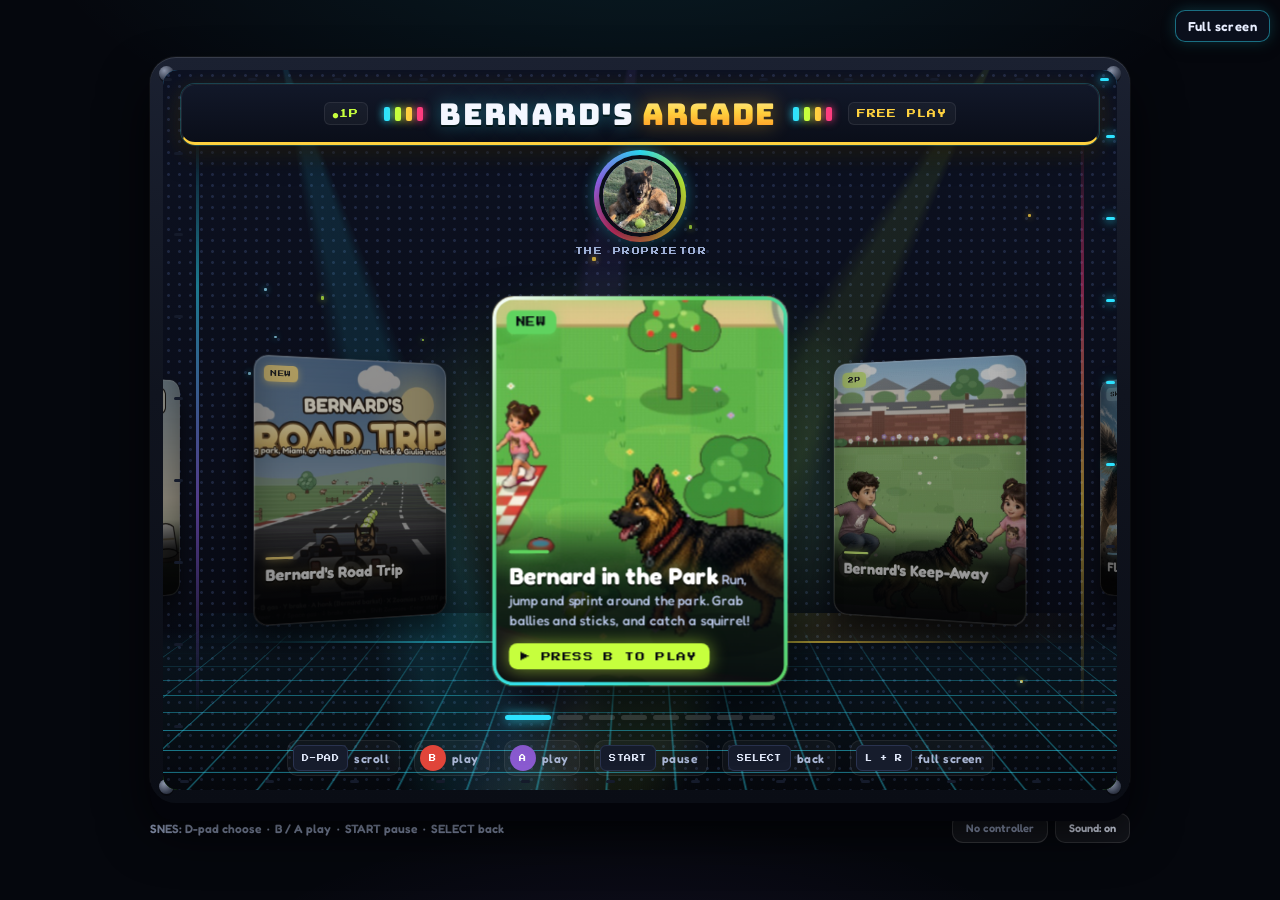
==== commit 7a9572ea: "Add Bernard in the Park: a free-roaming pixel park to explore Bernard runs in any direction around a" ====
--- a/index.html
+++ b/index.html
@@ -42,6 +42,12 @@
   #ka-root:not(.on){display:none !important}
   #ka-root.on{z-index:30}
   #ka-stage { position: relative; aspect-ratio: 16 / 9; max-width: 100%; max-height: 100%; border-radius: 14px; overflow: hidden; box-shadow: 0 0 0 6px #1b2131, 0 24px 60px rgba(0,0,0,.6); background:#000; }
+  /* Bernard in the Park: same stage again */
+  #bp-root { position: fixed; inset: 0; display: flex; align-items: center; justify-content: center; background: #0b0f1c; }
+  #bp-root:not(.on){display:none !important}
+  #bp-root.on{z-index:30}
+  #bp-stage { position: relative; aspect-ratio: 16 / 9; max-width: 100%; max-height: 100%; border-radius: 14px; overflow: hidden; box-shadow: 0 0 0 6px #1b2131, 0 24px 60px rgba(0,0,0,.6); background:#000; }
+  #bp-canvas { display: block; width: 100% !important; height: 100% !important; position: relative !important; left: auto !important; top: auto !important; transform: none !important; touch-action: none; }
   #ka-canvas { display: block; width: 100% !important; height: 100% !important; position: relative !important; left: auto !important; top: auto !important; transform: none !important; touch-action: none; }
 </style>
 </head>
@@ -82,8 +88,18 @@
             </figure>
             <div class="carousel" id="carousel">
               <div class="car-track" id="carTrack">
+                <button class="pick cab" id="pickPark" type="button">
+                  <span class="badge">NEW</span><span class="best" id="bestPark"></span>
+                  <span class="ribbon" aria-hidden="true">NEW HIGH SCORE!</span>
+                  <span class="thumb"></span>
+                  <span class="cab-bezel"></span>
+                  <span class="cap">
+                    <span class="nm">Bernard in the Park</span>
+                    <span class="sub">Run, jump and sprint around the park. Grab ballies and sticks, and catch a squirrel!</span>
+                  </span>
+                </button>
                 <button class="pick cab" id="pickKeep" type="button">
-                  <span class="badge">NEW &middot; 2P</span><span class="best" id="bestKeep"></span>
+                  <span class="badge">2P</span><span class="best" id="bestKeep"></span>
                   <span class="ribbon" aria-hidden="true">NEW HIGH SCORE!</span>
                   <span class="thumb"></span>
                   <span class="cab-bezel"></span>
@@ -386,6 +402,12 @@
   </footer>
 </div>
 
+<div id="bp-root">
+  <div id="bp-stage">
+    <canvas id="bp-canvas" width="960" height="540" aria-label="Bernard in the Park game"></canvas>
+  </div>
+</div>
+
 <div id="ka-root">
   <div id="ka-stage">
     <canvas id="ka-canvas" width="960" height="540" aria-label="Bernard's Keep-Away game"></canvas>
@@ -412,6 +434,7 @@
 <script>window.BRT_NO_AUTOSTART=true;</script>
 <script src="arcade.js"></script>
 <script src="keepaway.js"></script>
+<script src="park.js"></script>
 <script>
 /* =====================================================================
    BERNARD'S ROAD TRIP — an OutRun-style pseudo-3D driving game
--- a/styles.css
+++ b/styles.css
@@ -920,7 +920,7 @@
 .star figcaption{ font:400 8px/1 var(--ar-label) !important; letter-spacing:.18em !important; color:#9fb0d6 !important; margin-top:10px !important; text-shadow:none !important; }
 
 /* ---- cards: per-game accent */
-#pickKeep{--acc:#c6ff3d} #pickFlap{--acc:#3ab8ff} #pickHop{--acc:#8be24a} #pickAir{--acc:#ff4d6d}
+#pickPark{--acc:#5fd35f} #pickKeep{--acc:#c6ff3d} #pickFlap{--acc:#3ab8ff} #pickHop{--acc:#8be24a} #pickAir{--acc:#ff4d6d}
 #pickMemo{--acc:#a66bff} #pickCups{--acc:#ffa53a} #pickBrt{--acc:#ffd23f}
 .lobby > .carousel .pick.cab{
   border-radius:18px !important; background:#0b0f1c !important;
@@ -1004,5 +1004,6 @@
 @media (max-width:820px){ #frame{ box-shadow:0 10px 0 #03040a, 0 16px 28px rgba(0,0,0,.6) !important; } .marquee::before,.marquee::after{ display:none } }
 @media (prefers-reduced-motion:reduce){ #home .scrim::before, #home .scrim::after, .star::before, .pick.cab.is-center .cab-bezel, .marquee .bulbs i{ animation:none !important } }
 
-#pickKeep .thumb{background-image:url("/art/card-keep.jpg?v=2") !important;background-size:cover !important;background-position:50% 60% !important}
-body[data-screen="keep"] .fs-btn, body[data-screen="brt"] .fs-btn{ top:auto !important; bottom:10px; }
+#pickKeep .thumb{background-image:url("/art/card-keep.jpg?v=3") !important;background-size:cover !important;background-position:50% 60% !important}
+#pickPark .thumb{background-image:url("/art/card-park.jpg?v=1") !important;background-size:cover !important;background-position:50% 60% !important}
+body[data-screen="keep"] .fs-btn, body[data-screen="park"] .fs-btn, body[data-screen="brt"] .fs-btn{ top:auto !important; bottom:10px; }
